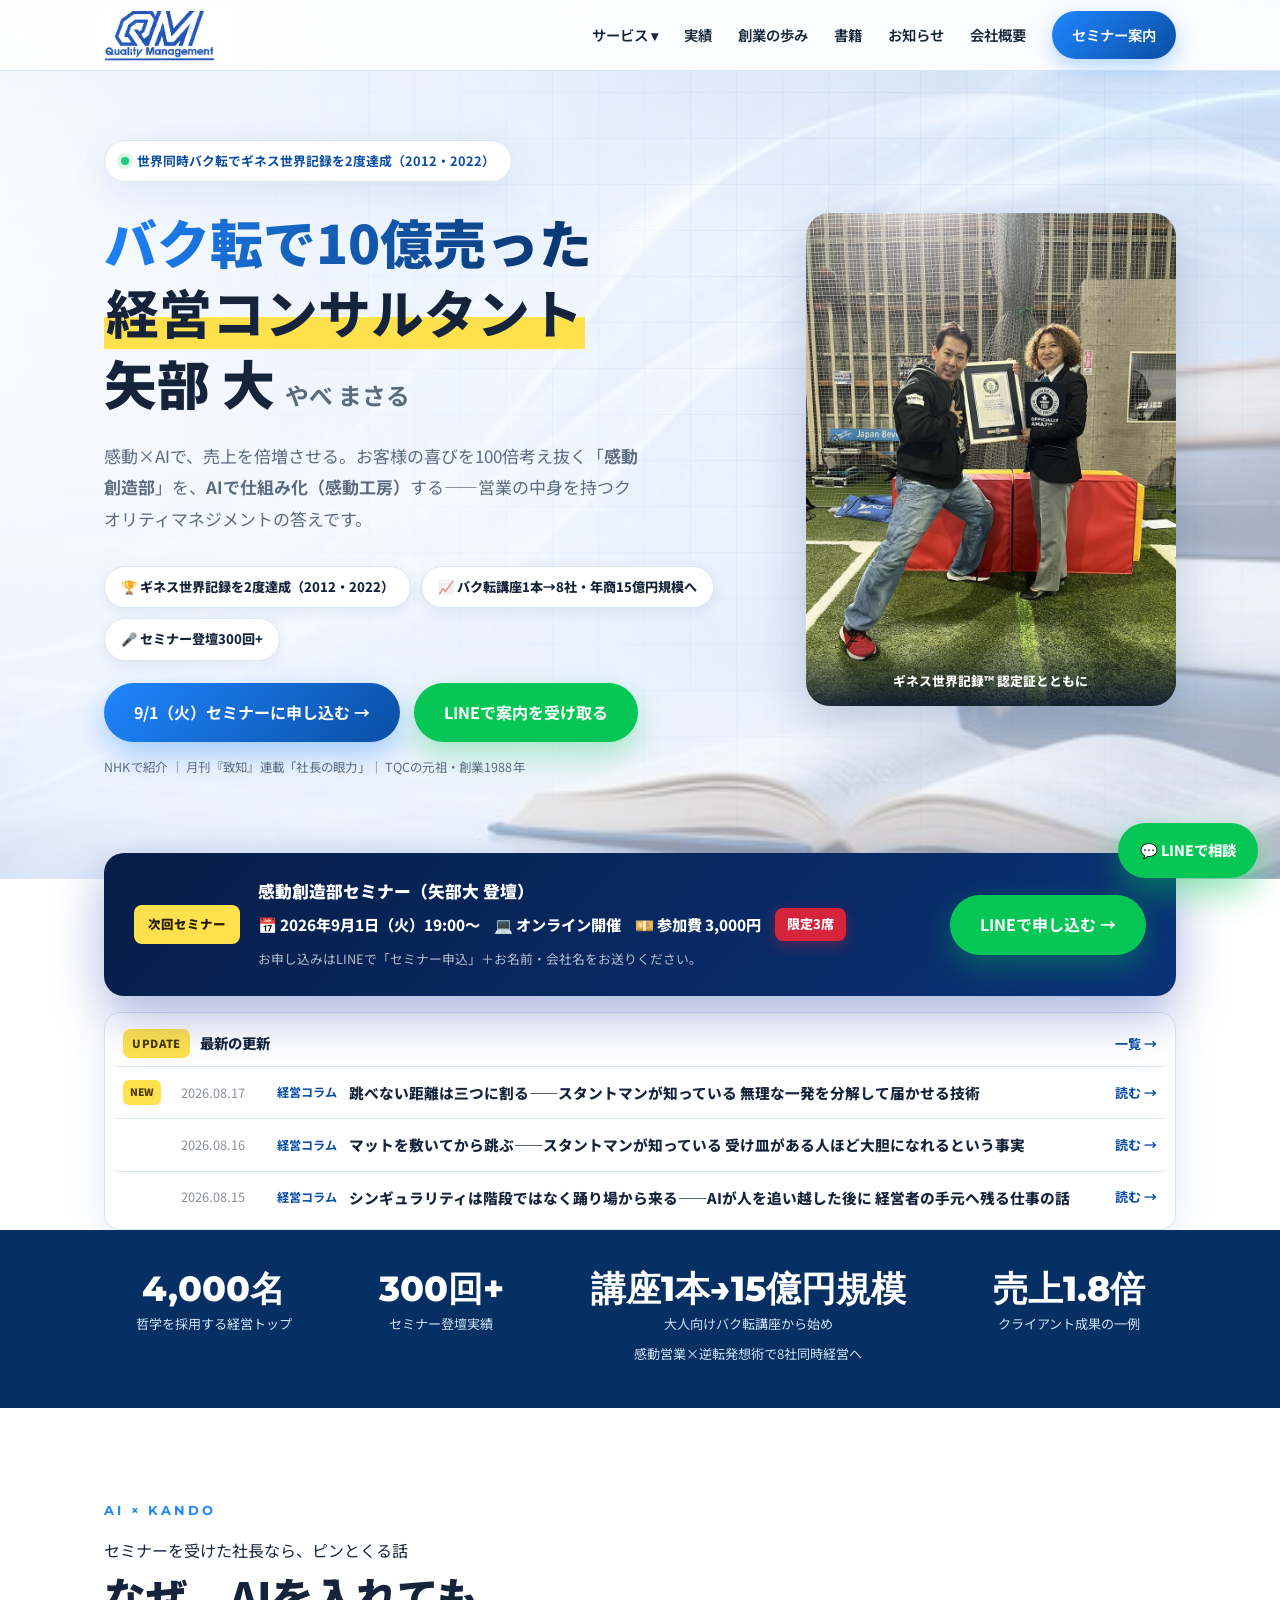
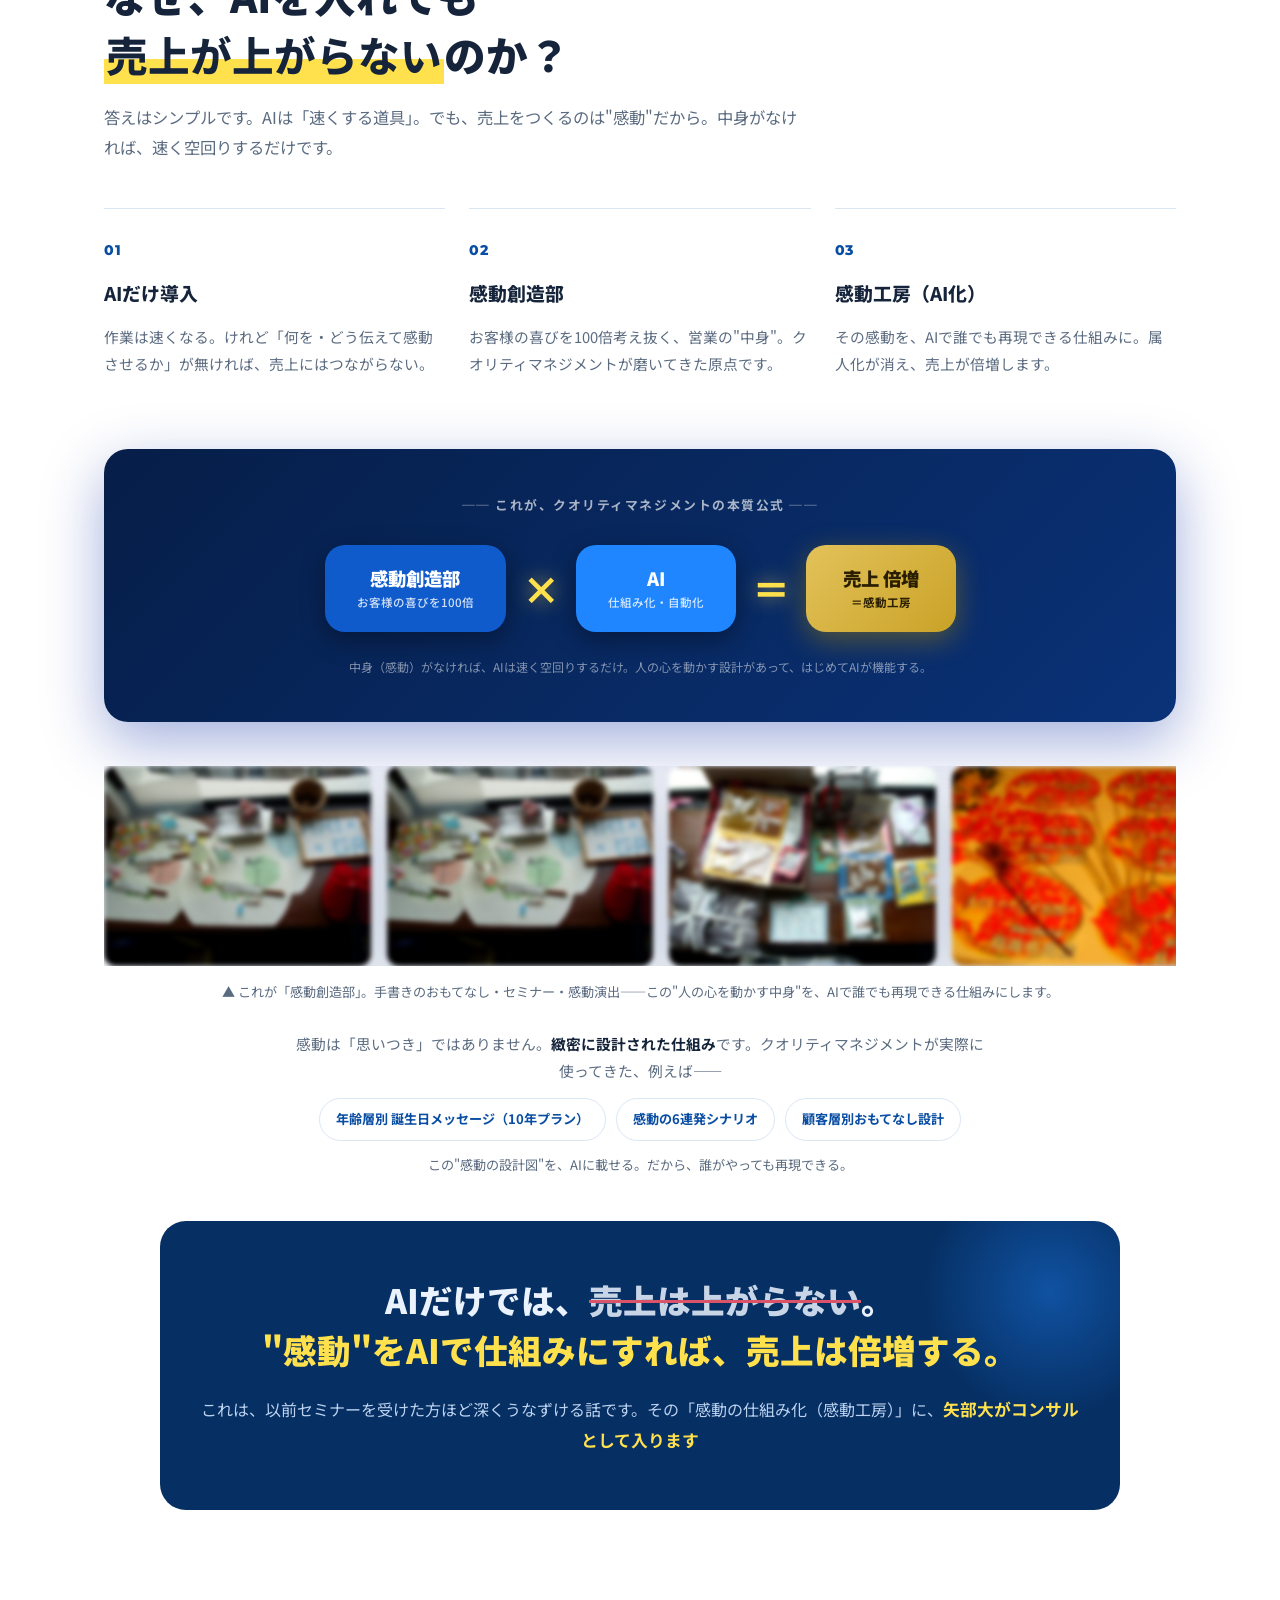
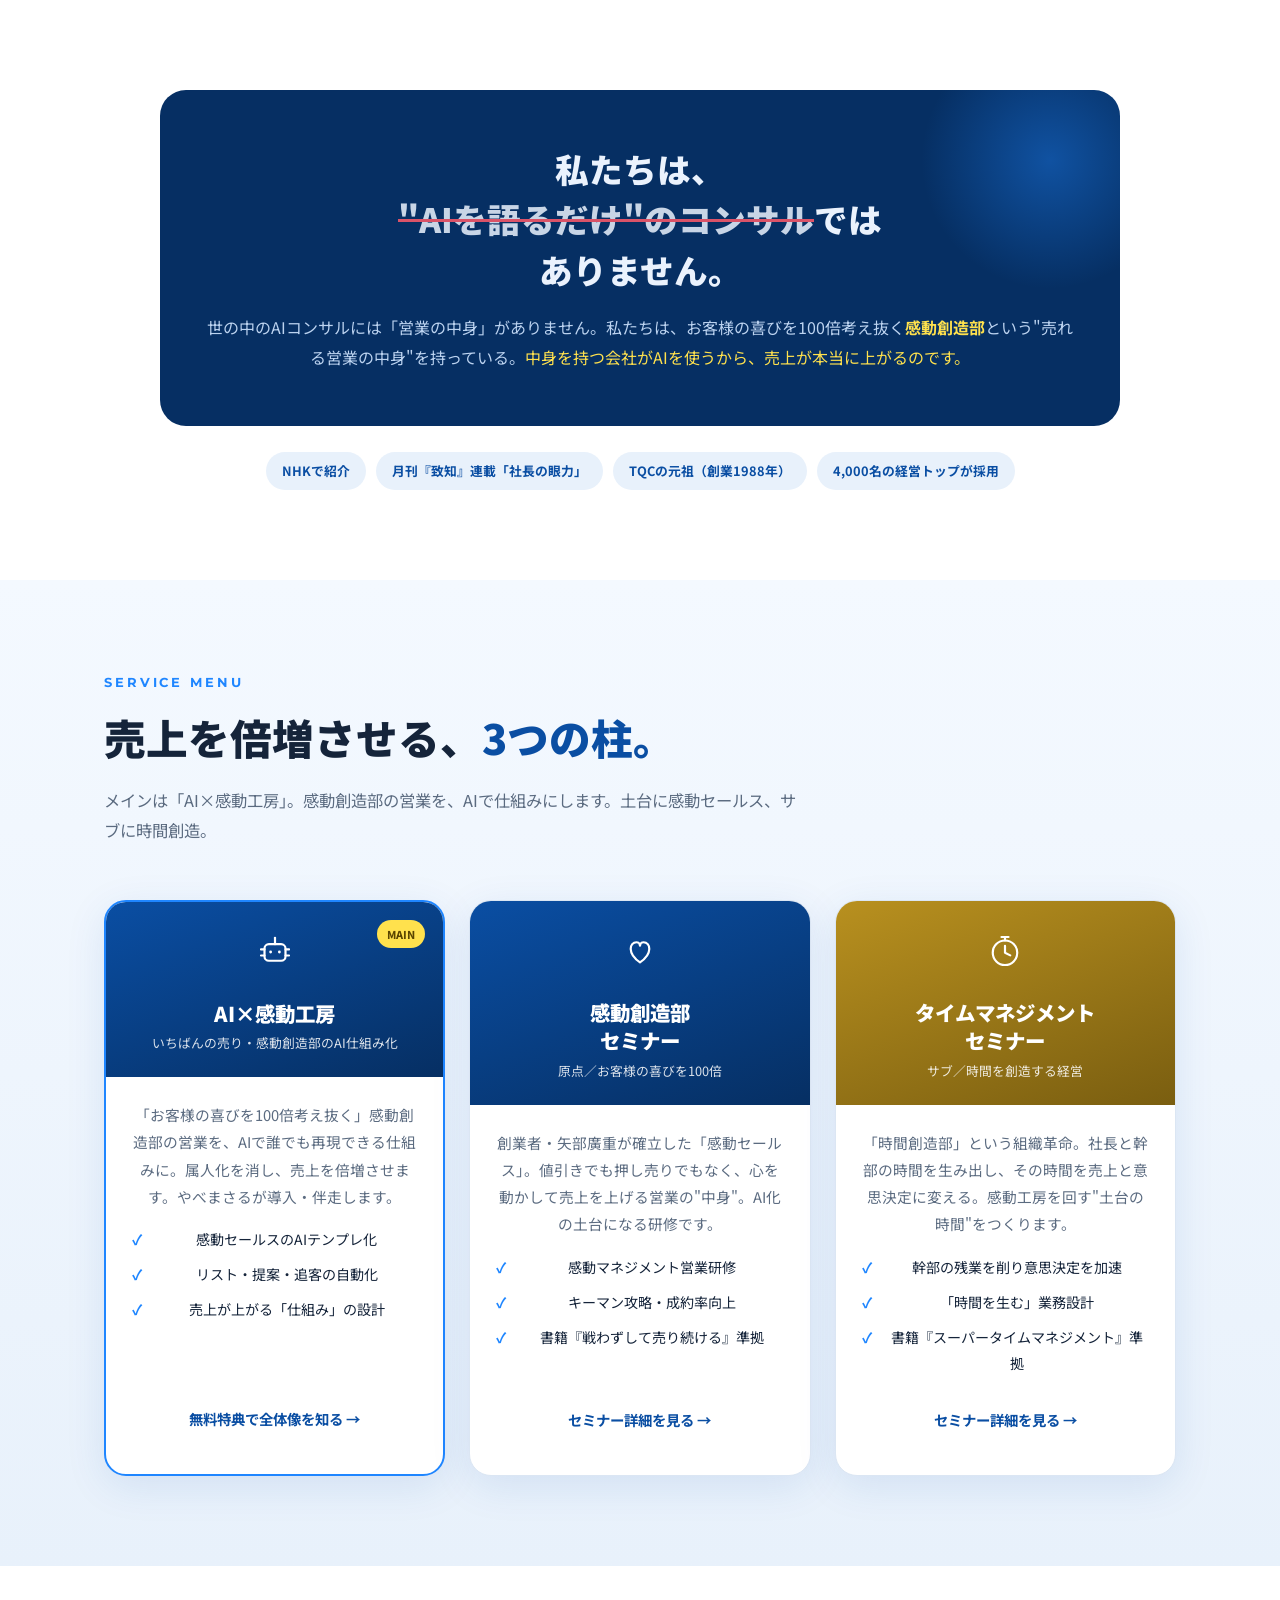
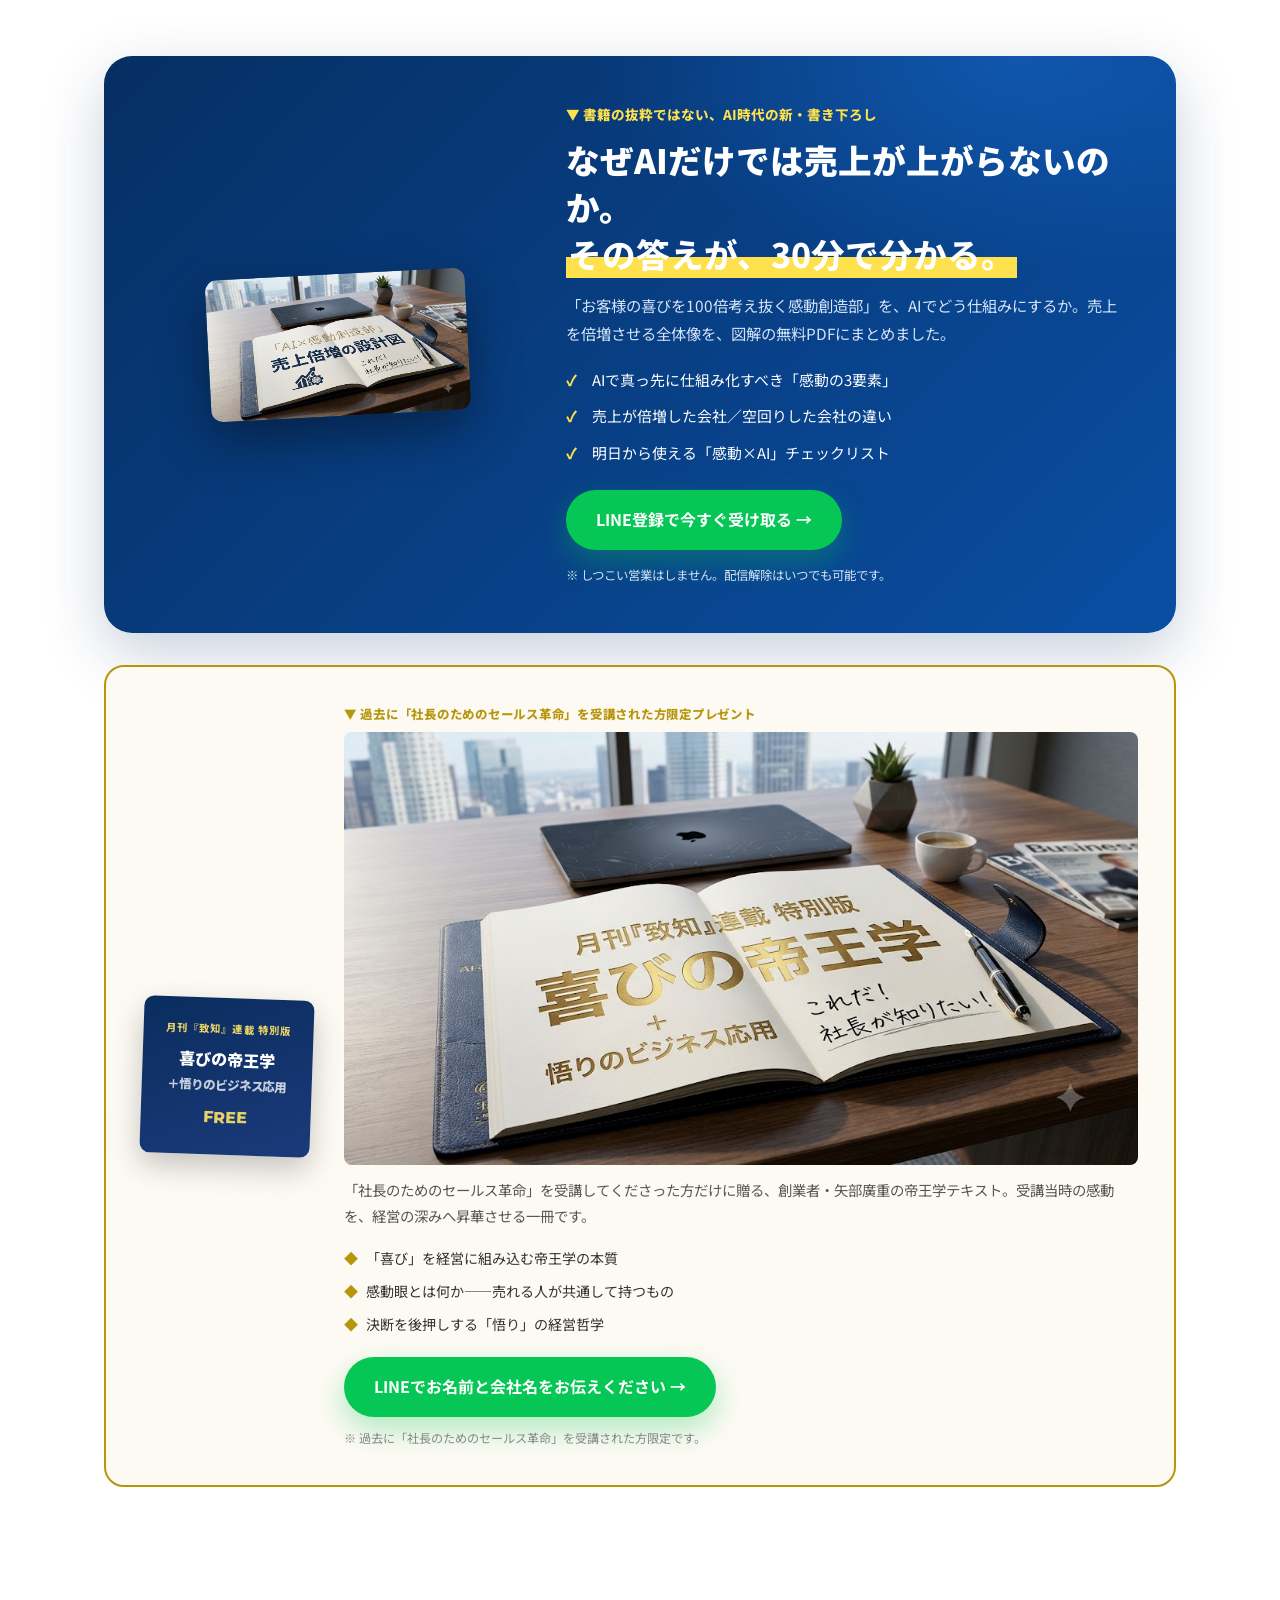
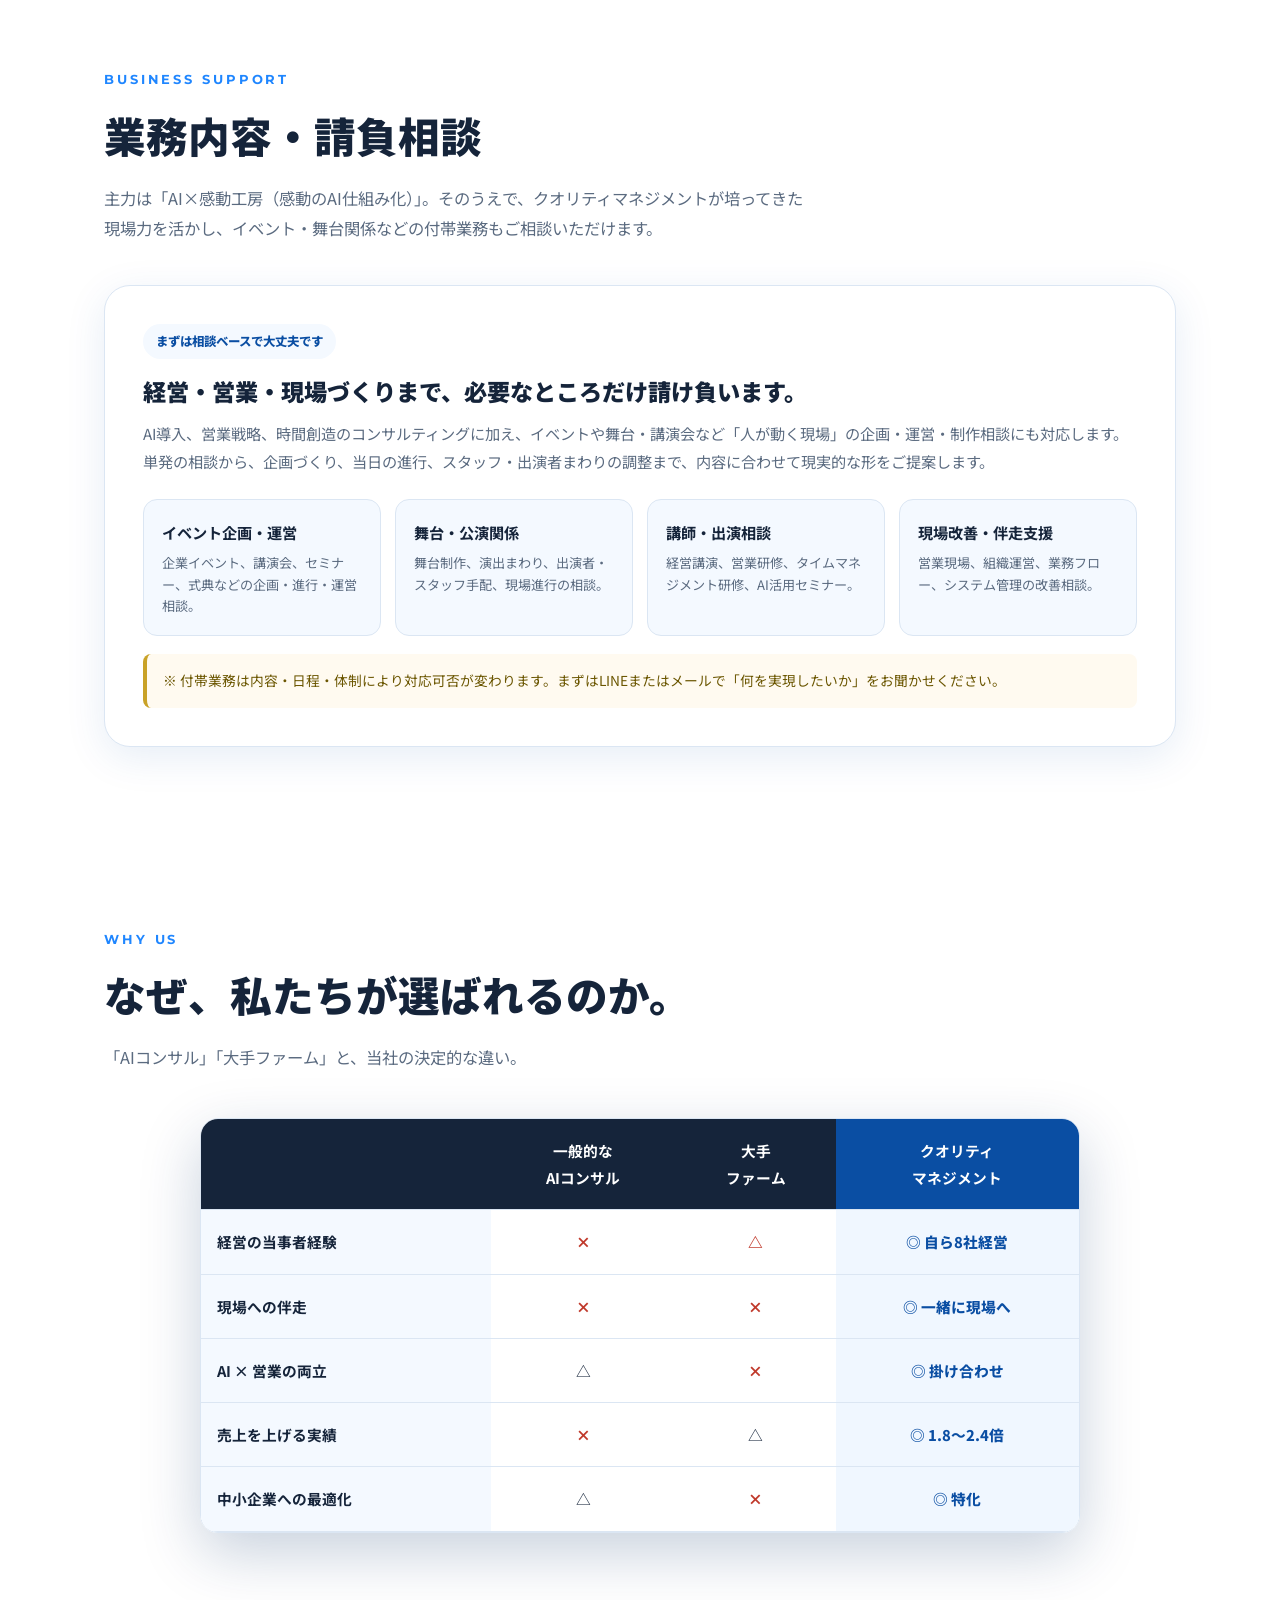
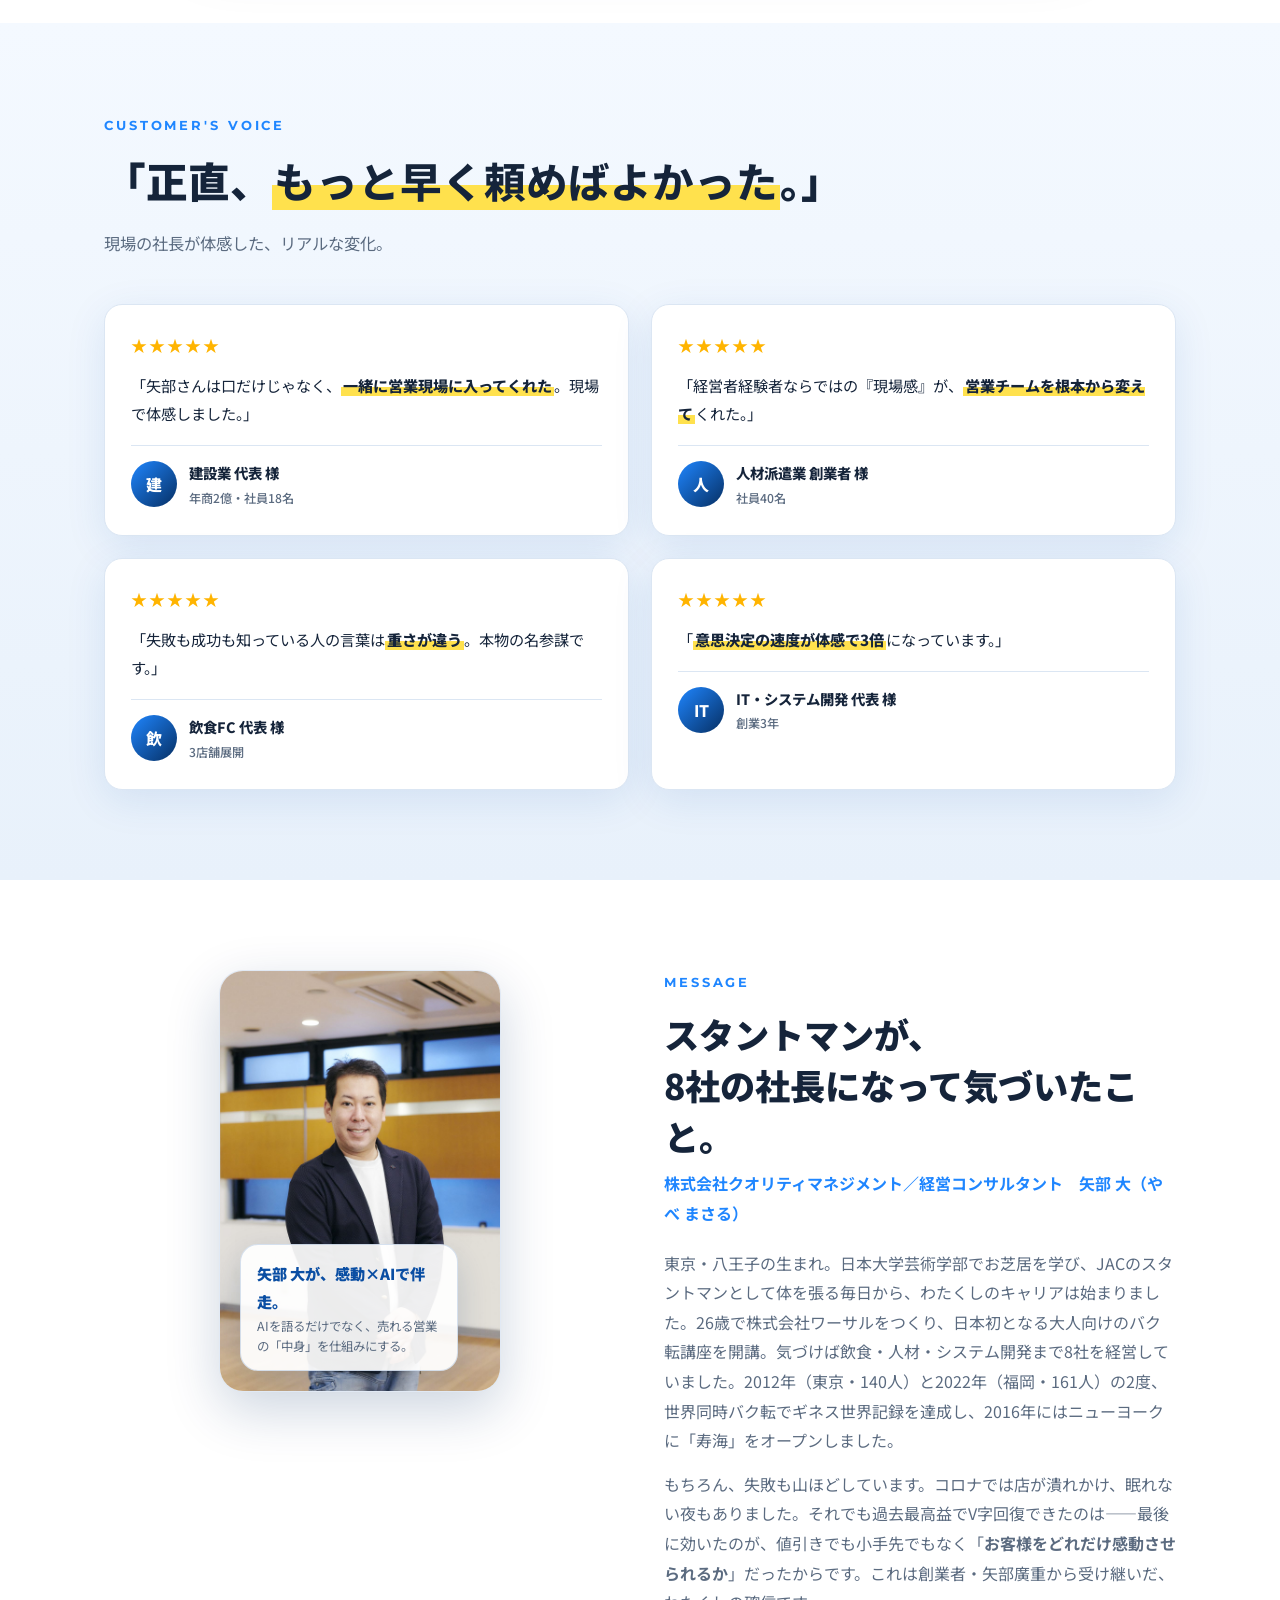
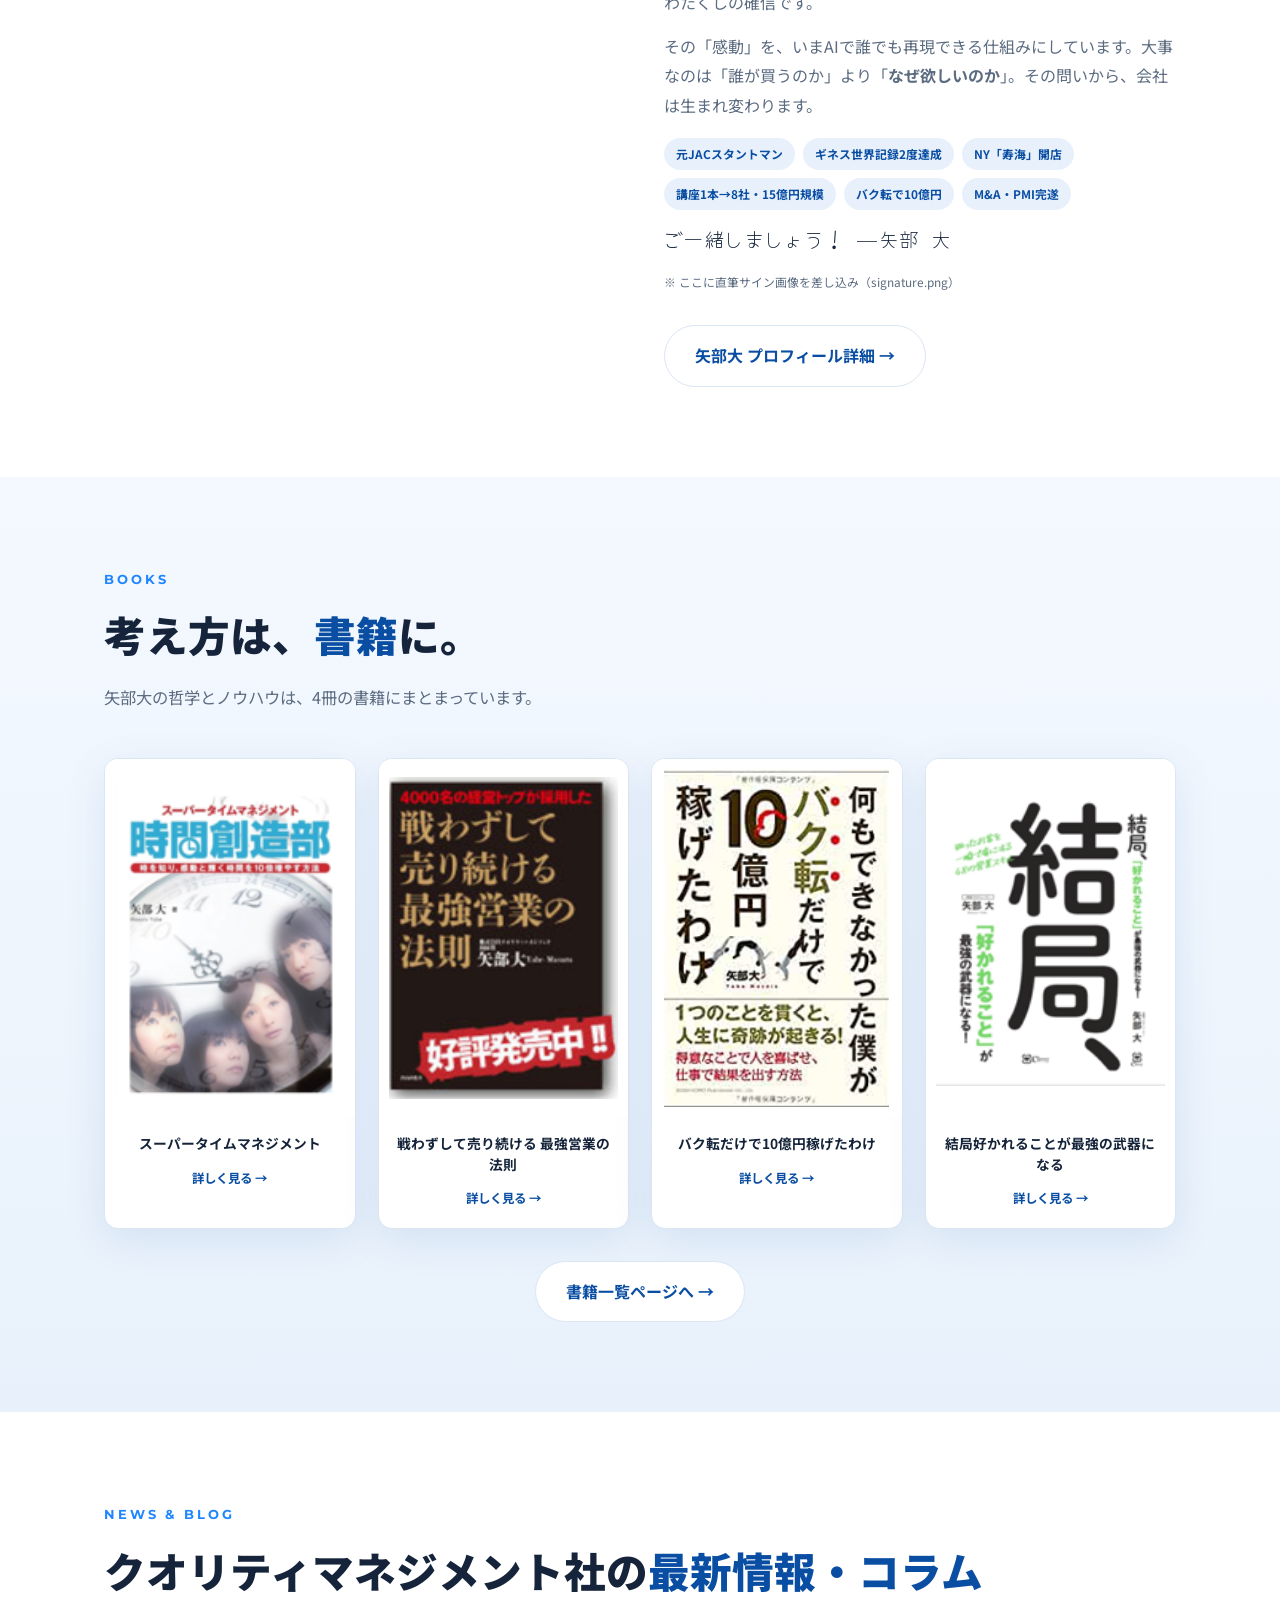
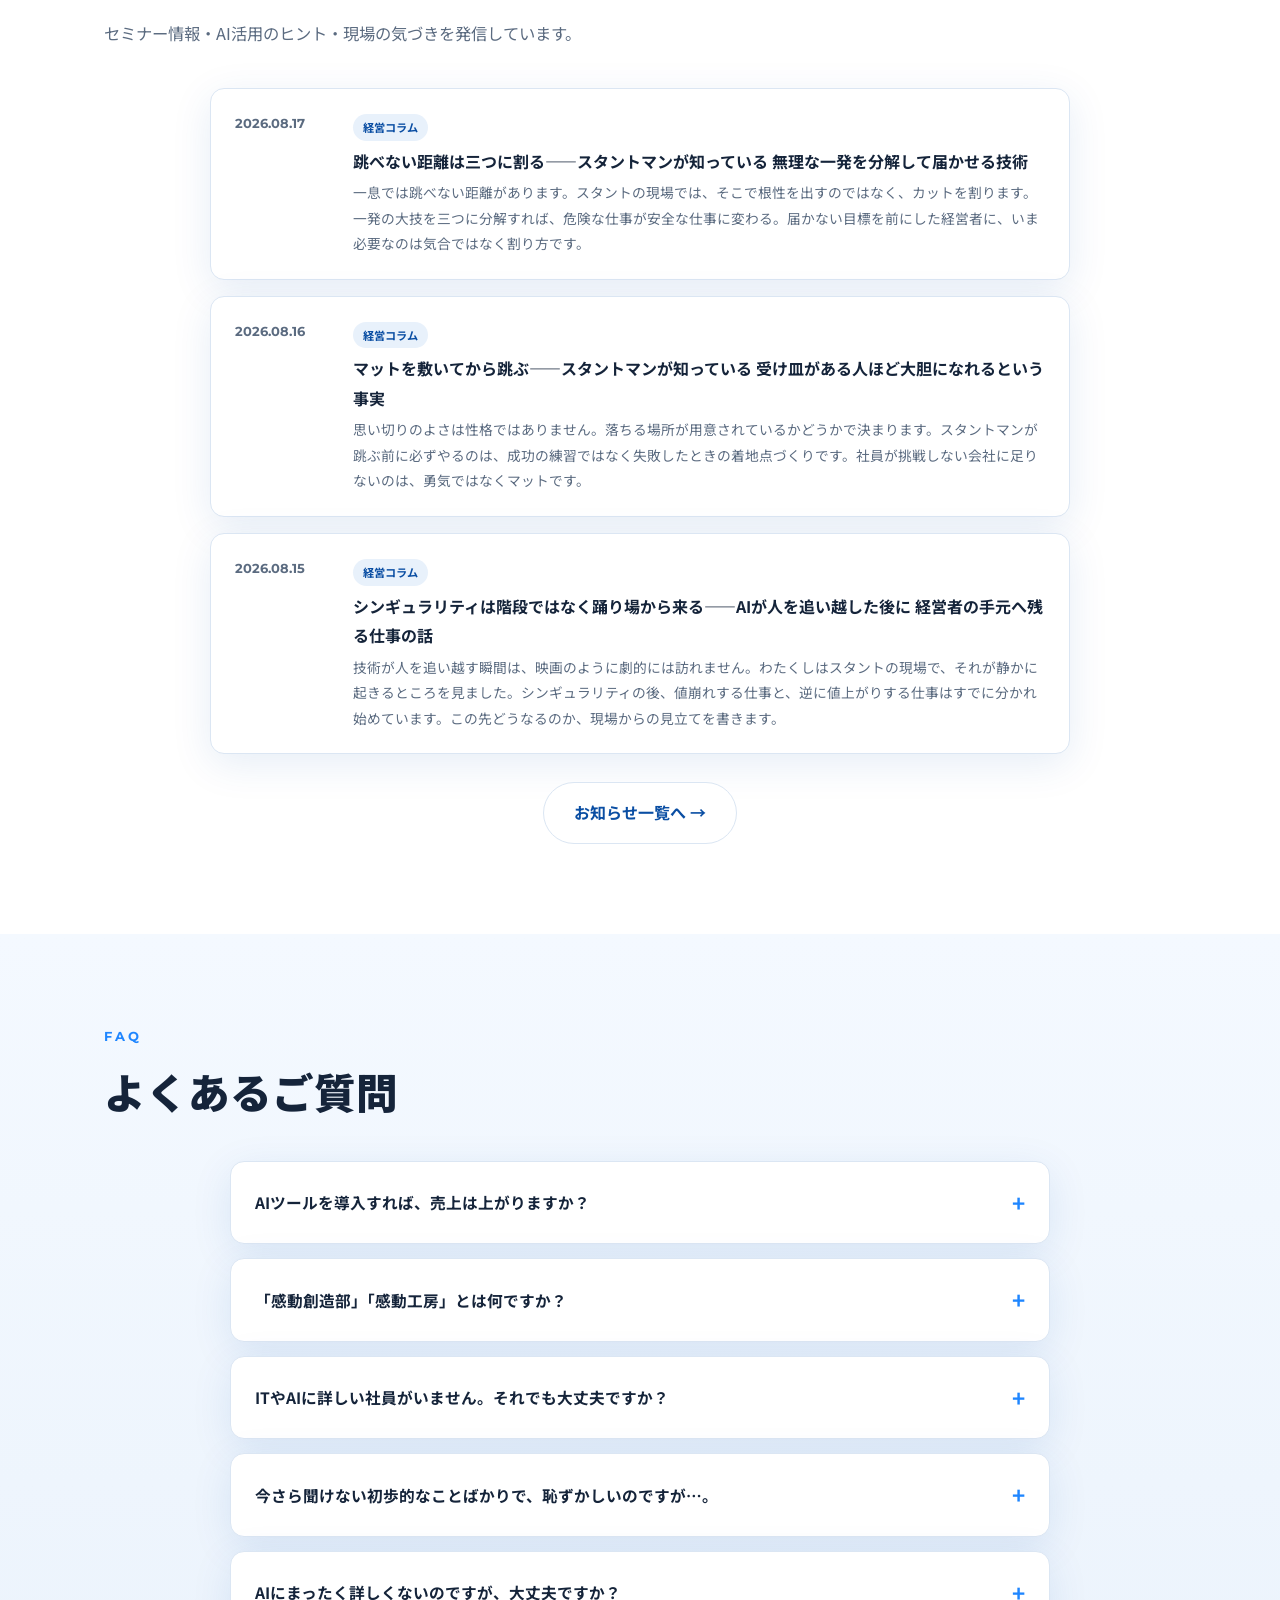
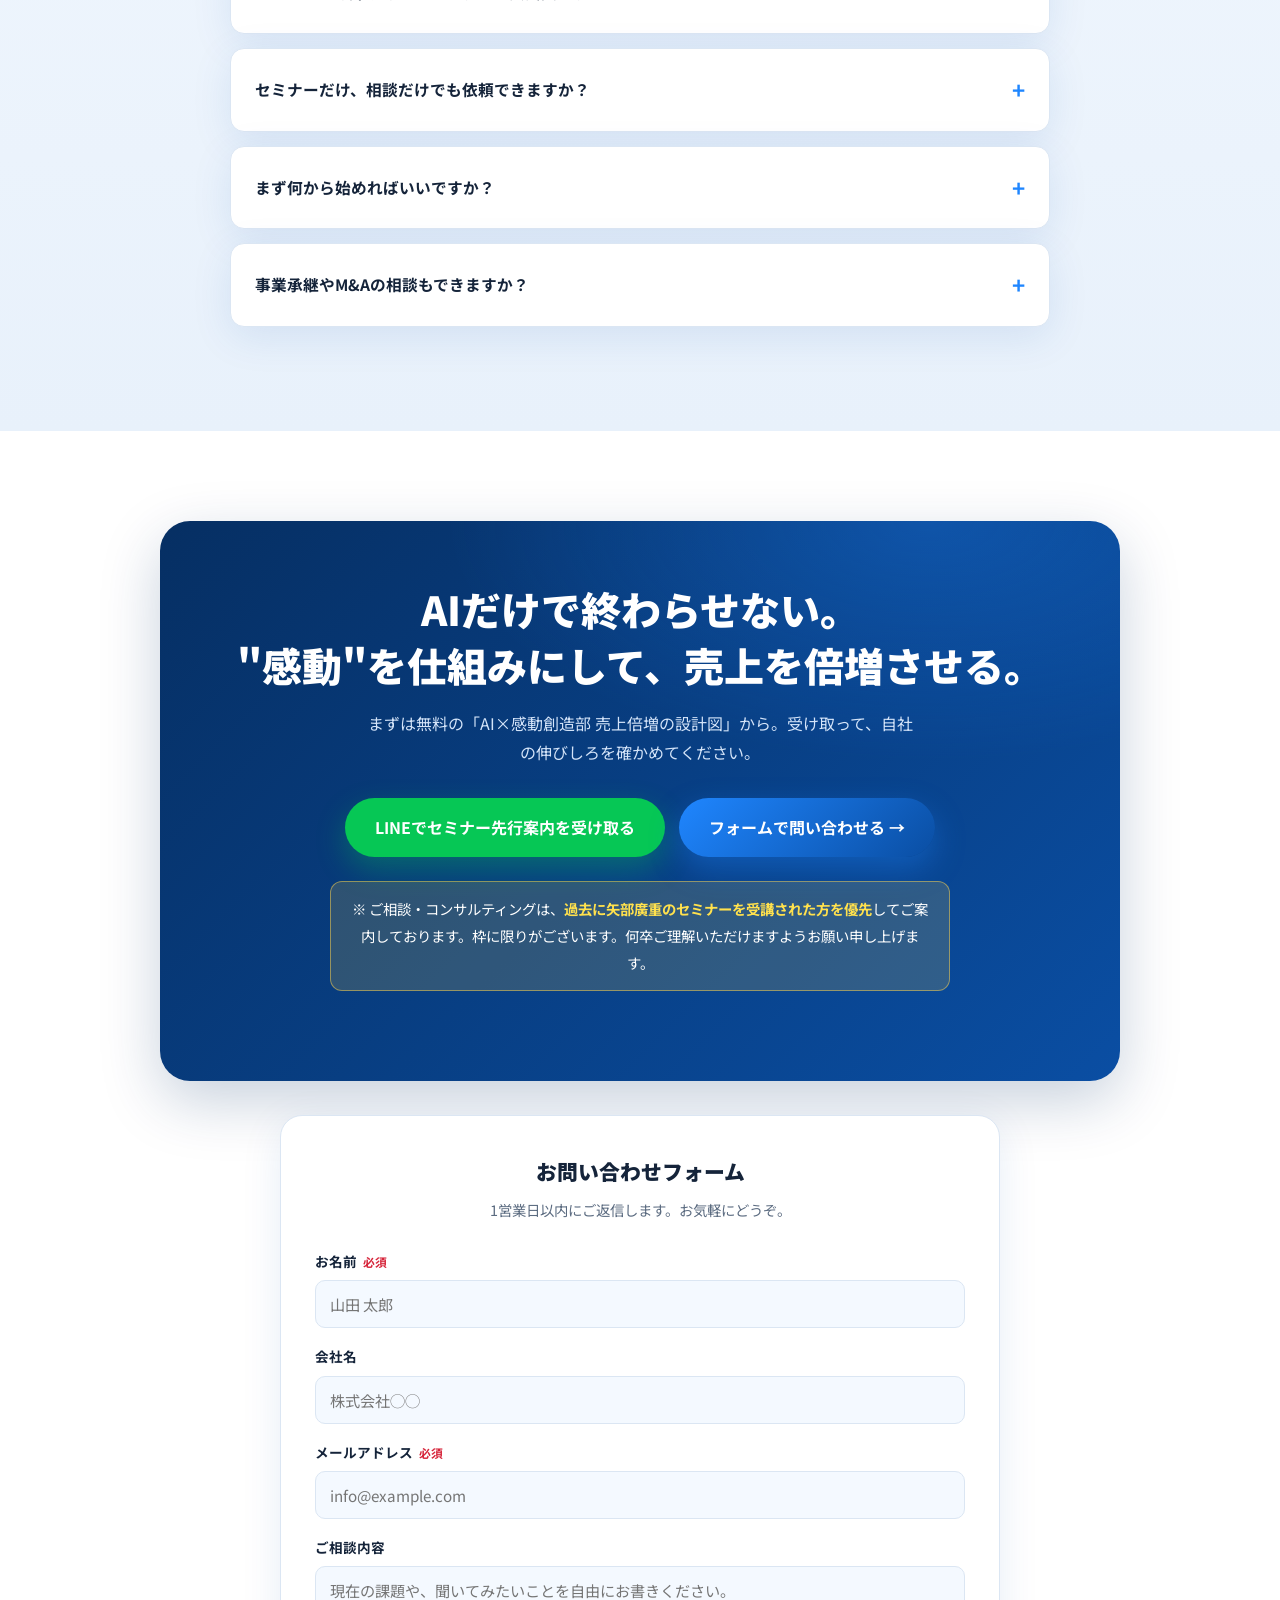
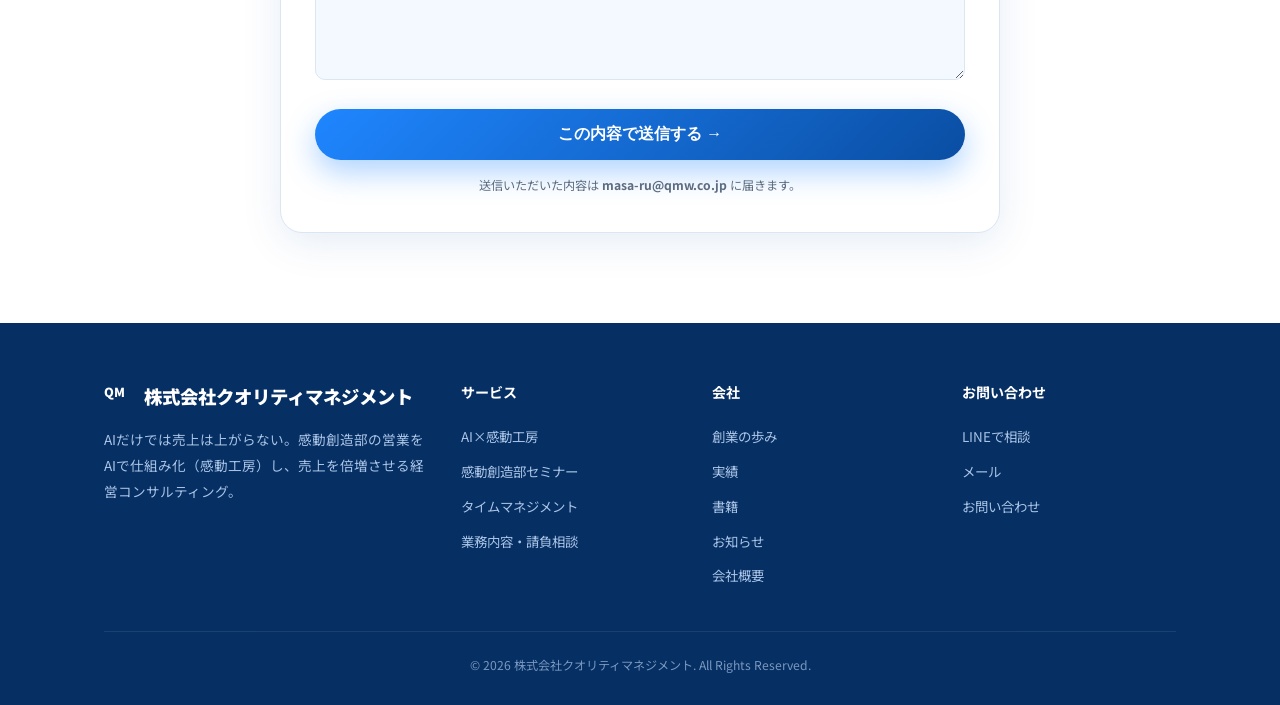
==== index.html @ 88c171ce "Add honeypot field to contact form to block bot spam submissions" ====
<!DOCTYPE html>
<html lang="ja">
<head>
<meta charset="UTF-8">
<!-- Google tag (gtag.js) -->
<script async src="https://www.googletagmanager.com/gtag/js?id=G-LE3FV124PM"></script>
<script>
  window.dataLayer = window.dataLayer || [];
  function gtag(){dataLayer.push(arguments);}
  gtag("js", new Date());
  gtag("config", "G-LE3FV124PM");
</script>
<meta name="viewport" content="width=device-width, initial-scale=1.0">
<meta name="google-site-verification" content="rRjBadJBdA4w0lTNGfYUh6gFu7z1Z91FWovUfQPUfEY">
<title>バク転で10億売った経営コンサルタント 矢部大｜感動×AIで売上倍増 株式会社クオリティマネジメント</title>
<meta name="description" content="AIで作れるのは仕組みだけ。感動を生む人の動かし方まで設計します。営業セミナーの老舗・クオリティマネジメントが、感動創造部の営業をAIで仕組み化（感動工房）し売上を倍増。矢部大がコンサルとして伴走。無料特典あり。">
<meta name="keywords" content="AI 営業,感動創造部,感動工房,営業の仕組み化,売上倍増,感動セールス,経営コンサルティング,矢部大,矢部廣重,クオリティマネジメント,中小企業">
<meta property="og:type" content="website">
<meta property="og:title" content="バク転で10億売った経営コンサルタント 矢部大｜感動×AIで売上倍増 クオリティマネジメント">
<meta property="og:description" content="営業セミナーの老舗が出したAIの答え。感動創造部をAIで仕組み化（感動工房）し、売上を倍増。やべまさるがコンサルとして伴走。">
<meta property="og:site_name" content="株式会社クオリティマネジメント">
<meta property="og:locale" content="ja_JP">
<meta name="twitter:card" content="summary_large_image">
<link rel="canonical" href="https://qmw.co.jp/">
<script type="application/ld+json">
{"@context":"https://schema.org","@graph":[
{"@type":"Organization","@id":"https://qmw.co.jp/#organization","name":"株式会社クオリティマネジメント","url":"https://qmw.co.jp/","logo":"https://qmw.co.jp/assets/qm-logo.jpg","foundingDate":"1988","description":"お客様の喜びを100倍考え抜く営業の中身（感動創造部）を、AIで仕組み化（感動工房）し売上を倍増させる経営コンサルティング会社。営業セミナーの老舗として創業1988年、TQC研修の元祖。","slogan":"感動創造部×AI＝売上倍増","areaServed":"JP","knowsAbout":["感動創造部","感動工房","AIによる営業の仕組み化","感動セールス","売上倍増","タイムマネジメント","AI営業 空回りの解決","生成AI導入で売上が上がらない企業の支援"],"founder":{"@type":"Person","name":"矢部廣重","description":"月刊『致知』連載「社長の眼力」執筆者。TQC研修の元祖、感動セールスの創始者"},"employee":{"@id":"https://qmw.co.jp/#yabemasaru"}},
{"@type":"Person","@id":"https://qmw.co.jp/#yabemasaru","name":"矢部大","alternateName":"やべまさる","jobTitle":"経営コンサルタント","worksFor":{"@id":"https://qmw.co.jp/#organization"},"url":"https://yabemasaru.site/","image":"https://qmw.co.jp/assets/photos/yabe-masaru-hero.jpg","description":"元スタントマンの経営コンサルタント。2012年に世界同時バク転でギネス世界記録を達成。感動営業×逆転発想術で別会社にて創業し8社同時経営・年商15億を達成。セミナー登壇300回以上。NHKで紹介","sameAs":["https://yabemasaru.site/"],"knowsAbout":["感動セールス","AI営業の仕組み化","タイムマネジメント","逆転発想","経営コンサルティング"],"award":"ギネス世界記録達成（世界同時バク転・2012）","author":[{"@type":"Book","name":"スーパータイムマネジメント"},{"@type":"Book","name":"戦わずして売り続ける 最強営業の法則"},{"@type":"Book","name":"バク転だけで10億円稼げたわけ"},{"@type":"Book","name":"結局好かれることが最強の武器になる"}]},
{"@type":"WebSite","@id":"https://qmw.co.jp/#website","url":"https://qmw.co.jp/","name":"株式会社クオリティマネジメント公式サイト","publisher":{"@id":"https://qmw.co.jp/#organization"},"inLanguage":"ja"}
]}
</script>
<link rel="preconnect" href="https://fonts.googleapis.com">
<link rel="preconnect" href="https://fonts.gstatic.com" crossorigin>
<link href="https://fonts.googleapis.com/css2?family=Noto+Sans+JP:wght@400;500;700;900&family=Montserrat:wght@600;700;800&family=Yomogi&display=swap" rel="stylesheet">
<link rel="stylesheet" href="assets/style.css">
<style>
/* トップ固有：ヒーロー */
.hero{position:relative;padding:140px 0 100px;overflow:hidden;background:radial-gradient(1200px 600px at 80% -10%,rgba(31,134,255,.16),transparent 60%),radial-gradient(900px 500px at 0% 110%,rgba(10,78,163,.10),transparent 55%),linear-gradient(180deg,#fbfdff,#eef5ff)}
.hero::before{content:"";position:absolute;inset:0;background-image:linear-gradient(rgba(10,78,163,.05) 1px,transparent 1px),linear-gradient(90deg,rgba(10,78,163,.05) 1px,transparent 1px);background-size:46px 46px;mask-image:radial-gradient(circle at 70% 30%,#000,transparent 75%)}
.hero-grid{display:grid;grid-template-columns:1.28fr .72fr;gap:44px;align-items:center;position:relative;z-index:2}
.hero-badge{display:inline-flex;align-items:center;gap:8px;background:#fff;border:1px solid var(--line);padding:8px 16px;border-radius:30px;font-size:.8rem;font-weight:700;color:var(--blue);box-shadow:var(--shadow);margin-bottom:24px}
.hero-badge .dot{width:8px;height:8px;border-radius:50%;background:#1ec885;box-shadow:0 0 0 4px rgba(30,200,133,.18)}
.hero h1{font-size:clamp(2rem,5vw,3.3rem);font-weight:900;line-height:1.34;margin-bottom:22px}
.hero h1 .grad{background:linear-gradient(120deg,var(--blue-bright),var(--blue-deep));-webkit-background-clip:text;background-clip:text;color:transparent}
.hero p.sub{font-size:1.06rem;color:var(--gray);margin-bottom:32px;max-width:540px}
.hero-btns{display:flex;gap:14px;flex-wrap:wrap}
.hero-card{background:linear-gradient(160deg,#fff,#f3f8ff);border:1px solid var(--line);border-radius:24px;padding:26px;box-shadow:var(--shadow-strong);position:relative}
.hero-card .hc-top{display:flex;align-items:center;justify-content:space-between;margin-bottom:16px}
.hero-card .hc-title{font-weight:800;font-size:.95rem}
.hc-tag{font-size:.68rem;font-weight:700;color:#06a85a;background:#e3fbef;padding:4px 10px;border-radius:20px}
.hc-row{display:flex;align-items:center;gap:12px;padding:12px 0;border-top:1px dashed var(--line)}
.hc-ico{width:38px;height:38px;border-radius:10px;display:grid;place-items:center;font-size:1.05rem;color:#fff;flex:0 0 auto;background:linear-gradient(135deg,var(--blue-bright),var(--blue))}
.hc-row .t{font-weight:700;font-size:.88rem}
.hc-row .d{font-size:.72rem;color:var(--gray)}
.hc-bar{margin-left:auto;font-family:"Montserrat";font-weight:800;color:var(--blue);font-size:1rem}
.hero-photo{position:relative;border-radius:24px;overflow:hidden;box-shadow:0 18px 54px rgba(6,47,99,.20);background:#fff;border:1px solid rgba(10,78,163,.12);max-width:390px;margin-left:auto}
.hero-photo>img{width:100%;height:470px;object-fit:cover;object-position:center 28%;display:block}
.hero-photo .photo-label{position:absolute;left:20px;bottom:20px;background:rgba(255,255,255,.92);border:1px solid rgba(10,78,163,.16);border-radius:18px;padding:14px 16px;max-width:78%;box-shadow:0 14px 34px rgba(6,47,99,.18)}
.hero-photo .photo-label b{display:block;color:var(--blue);font-weight:900;font-size:.95rem}
.hero-photo .photo-label span{display:block;color:var(--gray);font-size:.78rem;line-height:1.55;margin-top:2px}
.hero-ai-mini{position:absolute;right:-18px;top:26px;width:150px;background:#fff;border:1px solid var(--line);border-radius:18px;padding:10px;box-shadow:0 18px 44px rgba(6,47,99,.18)}
.hero-ai-mini img{width:100%;height:auto;display:block}
@media(max-width:900px){.hero-grid{grid-template-columns:1fr}}
@media(max-width:900px){.hero-photo{max-width:420px;margin:0 auto}.hero-photo>img{height:auto}.hero-ai-mini{right:12px;top:12px;width:112px}.hero-photo .photo-label{left:14px;bottom:14px;max-width:86%}}
@media(max-width:760px){#freebie .reveal{grid-template-columns:1fr !important;padding:30px !important;text-align:center}}
.kando-track{display:flex;gap:16px;width:max-content;animation:kscroll 38s linear infinite}
.kando-track:hover{animation-play-state:paused}
.kando-track img{height:200px;width:auto;border-radius:12px;box-shadow:var(--shadow-strong);object-fit:cover;flex:0 0 auto;filter:saturate(1.25) contrast(1.08) brightness(1.05) blur(2.5px)}
@keyframes kscroll{0%{transform:translateX(0)}100%{transform:translateX(-50%)}}
.qm-field{margin-bottom:16px;text-align:left}
.qm-field label{display:block;font-size:.85rem;font-weight:700;margin-bottom:6px}
.qm-field .req{color:#d6243a;font-size:.74rem;margin-left:6px}
.qm-field input,.qm-field select,.qm-field textarea{width:100%;padding:12px 14px;border:1.5px solid var(--line);border-radius:10px;font-size:.95rem;font-family:inherit;background:var(--sky2)}
.qm-field input:focus,.qm-field select:focus,.qm-field textarea:focus{outline:none;border-color:var(--blue-bright);background:#fff;box-shadow:0 0 0 4px rgba(31,134,255,.12)}
</style>
</head>
<body>

<!-- ヘッダー -->
<header>
  <div class="wrap nav">
    <a href="index.html" class="logo"><img src="assets/qm-logo.jpg" alt="株式会社クオリティマネジメント" class="logo-img"></a>
    <nav class="nav-menu" id="navMenu">
      <div class="has-drop">
        <span>サービス ▾</span>
        <div class="drop">
          <a href="index.html#ai">AI×感動工房<small>メイン商材／感動のAI仕組み化</small></a>
          <a href="seminar-sales.html">感動創造部セミナー<small>お客様の喜びを100倍</small></a>
          <a href="seminar-time.html">タイムマネジメントセミナー<small>時間を創造する経営</small></a>
          <a href="index.html#works">業務内容・請負相談<small>イベント・舞台関係も相談可</small></a>
        </div>
      </div>
      <a href="results.html">実績</a>
      <a href="story.html">創業の歩み</a>
      <a href="books.html">書籍</a>
      <a href="blog.html">お知らせ</a>
      <a href="company.html">会社概要</a>
      <a href="index.html#seminar" class="nav-cta">セミナー案内</a>
    </nav>
    <button class="menu-btn" id="menuBtn" aria-label="メニュー">☰</button>
  </div>
</header>

<!-- ヒーロー -->
<section class="hero has-img hero-bg-index" id="top">
  <div class="wrap hero-grid">
    <div class="hero-left reveal">
      <span class="hero-badge"><span class="dot"></span>世界同時バク転でギネス世界記録を2度達成（2012・2022）</span>
      <h1><span class="grad">バク転で10億売った</span><br><span class="marker">経営コンサルタント</span><br>矢部 大<span style="font-size:.45em;font-weight:700;color:var(--gray);margin-left:10px">やべ まさる</span></h1>
      <p class="sub">感動×AIで、売上を倍増させる。お客様の喜びを100倍考え抜く「<strong>感動創造部</strong>」を、<strong>AIで仕組み化（感動工房）</strong>する——営業の中身を持つクオリティマネジメントの答えです。</p>
      <div style="display:flex;gap:10px;flex-wrap:wrap;margin-bottom:22px">
        <span style="background:#fff;border:1px solid var(--line);border-radius:999px;padding:8px 16px;font-size:.82rem;font-weight:800;box-shadow:0 4px 14px rgba(6,47,99,.08)">🏆 ギネス世界記録を2度達成（2012・2022）</span>
        <span style="background:#fff;border:1px solid var(--line);border-radius:999px;padding:8px 16px;font-size:.82rem;font-weight:800;box-shadow:0 4px 14px rgba(6,47,99,.08)">📈 バク転講座1本→8社・年商15億円規模へ</span>
        <span style="background:#fff;border:1px solid var(--line);border-radius:999px;padding:8px 16px;font-size:.82rem;font-weight:800;box-shadow:0 4px 14px rgba(6,47,99,.08)">🎤 セミナー登壇300回+</span>
      </div>
      <div class="hero-btns">
        <a href="#seminar" class="btn btn-primary">9/1（火）セミナーに申し込む →</a>
        <a href="https://line.me/R/ti/p/%40171hzbls" target="_blank" rel="noopener" class="btn btn-line">LINEで案内を受け取る</a>
      </div>
      <p style="margin-top:14px;font-size:.78rem;color:var(--gray);letter-spacing:.02em">NHKで紹介 ｜ 月刊『致知』連載「社長の眼力」｜ TQCの元祖・創業1988年</p>
    </div>
    <div class="hero-right reveal">
      <div style="border-radius:24px;overflow:hidden;box-shadow:0 18px 54px rgba(6,47,99,.22);max-width:420px;margin-left:auto;position:relative">
        <img src="assets/photos/yabe-bakuten.jpg" alt="ギネス世界記録認定証を持つ経営コンサルタント矢部大" style="width:100%;display:block">
        <div style="position:absolute;left:0;right:0;bottom:0;background:linear-gradient(transparent,rgba(4,20,46,.85));color:#fff;padding:26px 18px 14px;font-size:.8rem;font-weight:800;text-align:center">ギネス世界記録™ 認定証とともに</div>
      </div>
    </div>
  </div>
</section>

<!-- 次回セミナー（申込ブロック） -->
<section id="seminar" style="padding:0;margin-top:-26px;position:relative;z-index:5">
  <div class="wrap">
    <div class="reveal" style="background:linear-gradient(135deg,#061e48,#0a3278);border-radius:20px;box-shadow:0 18px 50px rgba(10,46,163,.35);padding:26px 30px;display:flex;flex-wrap:wrap;gap:18px;align-items:center;justify-content:space-between">
      <div style="display:flex;gap:18px;align-items:center;flex-wrap:wrap">
        <span style="background:#ffe14d;color:#2a1e00;font-weight:900;font-size:.78rem;letter-spacing:.08em;border-radius:8px;padding:8px 14px;white-space:nowrap">次回セミナー</span>
        <div style="color:#fff">
          <div style="font-weight:900;font-size:1.05rem;line-height:1.5">感動創造部セミナー（矢部大 登壇）</div>
          <div style="font-size:.95rem;font-weight:800;margin-top:4px;display:flex;gap:14px;flex-wrap:wrap;align-items:center">
            <span>📅 2026年9月1日（火）19:00〜</span>
            <span>💻 オンライン開催</span>
            <span>💴 参加費 3,000円</span>
            <span style="background:#d6243a;border-radius:8px;padding:4px 12px;font-size:.82rem;box-shadow:0 4px 14px rgba(214,36,58,.4)">限定3席</span>
          </div>
          <div style="font-size:.8rem;color:rgba(255,255,255,.7);margin-top:6px">お申し込みはLINEで「セミナー申込」＋お名前・会社名をお送りください。</div>
        </div>
      </div>
      <a href="https://line.me/R/ti/p/%40171hzbls" target="_blank" rel="noopener" class="btn btn-line" style="white-space:nowrap">LINEで申し込む →</a>
    </div>
  </div>
</section>

<!-- 最新記事（自動更新・最大3件） -->
<section style="padding:16px 0 0">
  <div class="wrap">
    <div style="background:#fff;border:1.5px solid var(--line);border-radius:16px;padding:6px 10px;box-shadow:var(--shadow)">
      <div style="display:flex;align-items:center;gap:10px;padding:10px 8px 8px;border-bottom:1px solid var(--line)">
        <span style="background:#ffe14d;color:#4a3800;font-weight:900;font-size:.7rem;letter-spacing:.06em;border-radius:7px;padding:4px 9px;white-space:nowrap">UPDATE</span>
        <span style="font-weight:800;font-size:.9rem">最新の更新</span>
        <a href="blog.html" style="margin-left:auto;color:var(--blue);font-weight:700;font-size:.82rem;text-decoration:none;white-space:nowrap">一覧 →</a>
      </div>
      <div id="latestPostsMini">最新記事を読み込み中…</div>
    </div>
  </div>
</section>

<!-- 実績数字バー -->
<div class="stat-bar">
  <div class="wrap">
    <div class="stat"><b>4,000名</b><span>哲学を採用する経営トップ</span></div>
    <div class="stat"><b>300回+</b><span>セミナー登壇実績</span></div>
    <div class="stat"><b>講座1本→15億円規模</b><span>大人向けバク転講座から始め<br>感動営業×逆転発想術で8社同時経営へ</span></div>
    <div class="stat"><b>売上1.8倍</b><span>クライアント成果の一例</span></div>
  </div>
</div>

<!-- 核心：AIだけでは売上は上がらない → 感動創造部×AI -->
<section id="kando">
  <div class="wrap center">
    <span class="sec-label">AI × Kando</span>
    <div class="bubble reveal">セミナーを受けた社長なら、ピンとくる話</div>
    <h2 class="sec-title reveal">なぜ、AIを入れても<br><span class="marker">売上が上がらない</span>のか？</h2>
    <p class="sec-lead reveal">答えはシンプルです。AIは「速くする道具」。でも、売上をつくるのは"感動"だから。中身がなければ、速く空回りするだけです。</p>
    <div class="grid-3" style="margin-top:46px;text-align:left">
      <div class="card reveal"><div class="c-ico">⚙️</div><h3>AIだけ導入</h3><p>作業は速くなる。けれど「何を・どう伝えて感動させるか」が無ければ、売上にはつながらない。</p></div>
      <div class="card reveal"><div class="c-ico">❤️‍🔥</div><h3>感動創造部</h3><p>お客様の喜びを100倍考え抜く、営業の"中身"。クオリティマネジメントが磨いてきた原点です。</p></div>
      <div class="card reveal"><div class="c-ico">🚀</div><h3>感動工房（AI化）</h3><p>その感動を、AIで誰でも再現できる仕組みに。属人化が消え、売上が倍増します。</p></div>
    </div>

    <div class="reveal" style="background:linear-gradient(135deg,#061e48,#0a3278);border-radius:24px;padding:44px 32px;margin:44px 0 0;box-shadow:0 20px 60px rgba(10,46,163,.38)">
      <p style="color:rgba(255,255,255,.65);font-size:.8rem;font-weight:700;letter-spacing:.12em;text-align:center;margin-bottom:28px">── これが、クオリティマネジメントの本質公式 ──</p>
      <div style="display:flex;flex-wrap:wrap;gap:16px;justify-content:center;align-items:center">
        <div style="background:#0f5bcc;color:#fff;font-weight:900;padding:22px 32px;border-radius:20px;line-height:1.3;text-align:center;box-shadow:0 8px 24px rgba(0,0,0,.35);min-width:150px">
          <div style="font-size:1.15rem">感動創造部</div>
          <div style="font-weight:500;font-size:.72rem;opacity:.8;margin-top:4px">お客様の喜びを100倍</div>
        </div>
        <span style="font-size:2.4rem;font-weight:900;color:#ffe14d;text-shadow:0 0 20px rgba(255,225,77,.6)">×</span>
        <div style="background:#1f86ff;color:#fff;font-weight:900;padding:22px 32px;border-radius:20px;line-height:1.3;text-align:center;box-shadow:0 8px 24px rgba(0,0,0,.35);min-width:150px">
          <div style="font-size:1.15rem">AI</div>
          <div style="font-weight:500;font-size:.72rem;opacity:.8;margin-top:4px">仕組み化・自動化</div>
        </div>
        <span style="font-size:2.4rem;font-weight:900;color:#ffe14d;text-shadow:0 0 20px rgba(255,225,77,.6)">＝</span>
        <div style="background:linear-gradient(135deg,#e3c25a,#c9a227);color:#2a1e00;font-weight:900;padding:22px 32px;border-radius:20px;line-height:1.3;text-align:center;box-shadow:0 8px 28px rgba(180,140,0,.45);min-width:150px">
          <div style="font-size:1.15rem">売上 倍増</div>
          <div style="font-weight:700;font-size:.72rem;margin-top:4px">＝感動工房</div>
        </div>
      </div>
      <p style="color:rgba(255,255,255,.5);font-size:.75rem;text-align:center;margin-top:24px">中身（感動）がなければ、AIは速く空回りするだけ。人の心を動かす設計があって、はじめてAIが機能する。</p>
    </div>

    <!-- 感動グッズ カルーセル -->
    <div class="reveal" style="margin:44px 0 0;overflow:hidden;position:relative">
      <div class="kando-track">
        <img src="assets/photos/kando-real.jpg"   alt="感動グッズ実例">
        <img src="assets/photos/P9270068.JPG"     alt="お名前入りおもてなしグッズ">
        <img src="assets/photos/P9270072.JPG"     alt="お名前入りビール">
        <img src="assets/photos/P9150119.JPG"     alt="手作り扇グッズ">
        <img src="assets/photos/P9150122.JPG"     alt="感動グッズ">
        <img src="assets/photos/P9150123.JPG"     alt="感動グッズ">
        <img src="assets/photos/P9150127.JPG"     alt="感動グッズ展示">
        <img src="assets/photos/P9150128.JPG"     alt="お名前入りビール">
        <img src="assets/photos/kando-imai-15.jpg" alt="感動演出">
        <img src="assets/photos/kando-imai-18.jpg" alt="感動演出">
        <!-- 無限ループ用に複製 -->
        <img src="assets/photos/kando-real.jpg"   alt="感動グッズ実例">
        <img src="assets/photos/P9270068.JPG"     alt="お名前入りおもてなしグッズ">
        <img src="assets/photos/P9270072.JPG"     alt="お名前入りビール">
        <img src="assets/photos/P9150119.JPG"     alt="手作り扇グッズ">
        <img src="assets/photos/P9150122.JPG"     alt="感動グッズ">
        <img src="assets/photos/P9150123.JPG"     alt="感動グッズ">
        <img src="assets/photos/P9150127.JPG"     alt="感動グッズ展示">
        <img src="assets/photos/P9150128.JPG"     alt="お名前入りビール">
        <img src="assets/photos/kando-imai-15.jpg" alt="感動演出">
        <img src="assets/photos/kando-imai-18.jpg" alt="感動演出">
      </div>
    </div>
    <p style="font-size:.82rem;color:var(--gray);margin-top:14px;text-align:center">▲ これが「感動創造部」。手書きのおもてなし・セミナー・感動演出——この"人の心を動かす中身"を、AIで誰でも再現できる仕組みにします。</p>

    <div class="reveal" style="max-width:700px;margin:26px auto 0">
      <p style="font-size:.92rem;color:var(--gray);margin-bottom:14px">感動は「思いつき」ではありません。<strong style="color:var(--ink)">緻密に設計された仕組み</strong>です。クオリティマネジメントが実際に使ってきた、例えば——</p>
      <div style="display:flex;flex-wrap:wrap;gap:10px;justify-content:center">
        <span style="background:#fff;border:1.5px solid var(--line);color:var(--blue);font-size:.82rem;font-weight:700;padding:8px 16px;border-radius:24px">年齢層別 誕生日メッセージ（10年プラン）</span>
        <span style="background:#fff;border:1.5px solid var(--line);color:var(--blue);font-size:.82rem;font-weight:700;padding:8px 16px;border-radius:24px">感動の6連発シナリオ</span>
        <span style="background:#fff;border:1.5px solid var(--line);color:var(--blue);font-size:.82rem;font-weight:700;padding:8px 16px;border-radius:24px">顧客層別おもてなし設計</span>
      </div>
      <p style="font-size:.82rem;color:var(--gray);margin-top:12px">この"感動の設計図"を、AIに載せる。だから、誰がやっても再現できる。</p>
    </div>

    <div class="diff reveal" style="margin-top:44px">
      <div class="x">AIだけでは、<span class="strike">売上は上がらない</span>。<br><span class="o">"感動"をAIで仕組みにすれば、売上は倍増する。</span></div>
      <p>これは、以前セミナーを受けた方ほど深くうなずける話です。その「感動の仕組み化（感動工房）」に、<strong style="color:#ffe14d;font-size:1.05em">矢部大がコンサルとして入ります</strong></p>
    </div>
  </div>
</section>

<!-- 差別化（私たちは○○ではありません） -->
<section>
  <div class="wrap">
    <div class="diff reveal">
      <div class="x">私たちは、<br><span class="strike">"AIを語るだけ"のコンサル</span>では<br>ありません。</div>
      <p>世の中のAIコンサルには「営業の中身」がありません。私たちは、お客様の喜びを100倍考え抜く<strong style="color:#ffe14d">感動創造部</strong>という"売れる営業の中身"を持っている。<span class="o">中身を持つ会社がAIを使うから、売上が本当に上がるのです。</span></p>
    </div>
    <div class="reveal" style="display:flex;flex-wrap:wrap;gap:10px;justify-content:center;margin-top:26px">
      <span style="background:var(--sky);color:var(--blue);font-size:.8rem;font-weight:700;padding:7px 16px;border-radius:24px">NHKで紹介</span>
      <span style="background:var(--sky);color:var(--blue);font-size:.8rem;font-weight:700;padding:7px 16px;border-radius:24px">月刊『致知』連載「社長の眼力」</span>
      <span style="background:var(--sky);color:var(--blue);font-size:.8rem;font-weight:700;padding:7px 16px;border-radius:24px">TQCの元祖（創業1988年）</span>
      <span style="background:var(--sky);color:var(--blue);font-size:.8rem;font-weight:700;padding:7px 16px;border-radius:24px">4,000名の経営トップが採用</span>
    </div>
  </div>
</section>

<!-- 3本柱メニュー -->
<section id="menu" class="bg-sky">
  <div class="wrap center">
    <span class="sec-label">Service Menu</span>
    <h2 class="sec-title reveal">売上を倍増させる、<span class="hl">3つの柱。</span></h2>
    <p class="sec-lead reveal">メインは「AI×感動工房」。感動創造部の営業を、AIで仕組みにします。土台に感動セールス、サブに時間創造。</p>

    <div class="menu-grid">
      <div class="menu-card main reveal" id="ai">
        <div class="menu-head"><span class="badge">MAIN</span><div class="ico"><svg viewBox="0 0 48 48" width="42" height="42" fill="none" stroke="#fff" stroke-width="2.5" stroke-linecap="round" stroke-linejoin="round"><rect x="12" y="15" width="24" height="19" rx="5"/><circle cx="19" cy="24" r="1.6" fill="#fff" stroke="none"/><circle cx="29" cy="24" r="1.6" fill="#fff" stroke="none"/><path d="M24 9v6"/><circle cx="24" cy="8" r="1.4" fill="#fff" stroke="none"/><path d="M12 21H8M12 28H8M36 21h4M36 28h4"/></svg></div><h3>AI×感動工房</h3><div class="sub">いちばんの売り・感動創造部のAI仕組み化</div></div>
        <div class="menu-body">
          <p>「お客様の喜びを100倍考え抜く」感動創造部の営業を、AIで誰でも再現できる仕組みに。属人化を消し、売上を倍増させます。やべまさるが導入・伴走します。</p>
          <ul><li>感動セールスのAIテンプレ化</li><li>リスト・提案・追客の自動化</li><li>売上が上がる「仕組み」の設計</li></ul>
          <a href="index.html#freebie" class="more">無料特典で全体像を知る →</a>
        </div>
      </div>
      <div class="menu-card reveal">
        <div class="menu-head"><div class="ico"><svg viewBox="0 0 48 48" width="42" height="42" fill="none" stroke="#fff" stroke-width="2.5" stroke-linecap="round" stroke-linejoin="round"><path d="M24 37C9 27 12 14 20 14c4 0 4 4 4 4s0-4 4-4c8 0 11 13-4 23z"/></svg></div><h3>感動創造部<br>セミナー</h3><div class="sub">原点／お客様の喜びを100倍</div></div>
        <div class="menu-body">
          <p>創業者・矢部廣重が確立した「感動セールス」。値引きでも押し売りでもなく、心を動かして売上を上げる営業の"中身"。AI化の土台になる研修です。</p>
          <ul><li>感動マネジメント営業研修</li><li>キーマン攻略・成約率向上</li><li>書籍『戦わずして売り続ける』準拠</li></ul>
          <a href="seminar-sales.html" class="more">セミナー詳細を見る →</a>
        </div>
      </div>
      <div class="menu-card reveal">
        <div class="menu-head gold"><div class="ico"><svg viewBox="0 0 48 48" width="42" height="42" fill="none" stroke="#fff" stroke-width="2.5" stroke-linecap="round" stroke-linejoin="round"><circle cx="24" cy="26" r="14"/><path d="M24 26v-8M24 26l6 3"/><path d="M20 8h8M24 8v4"/></svg></div><h3>タイムマネジメント<br>セミナー</h3><div class="sub">サブ／時間を創造する経営</div></div>
        <div class="menu-body">
          <p>「時間創造部」という組織革命。社長と幹部の時間を生み出し、その時間を売上と意思決定に変える。感動工房を回す"土台の時間"をつくります。</p>
          <ul><li>幹部の残業を削り意思決定を加速</li><li>「時間を生む」業務設計</li><li>書籍『スーパータイムマネジメント』準拠</li></ul>
          <a href="seminar-time.html" class="more">セミナー詳細を見る →</a>
        </div>
      </div>
    </div>
  </div>
</section>

<!-- 無料特典（リードマグネット：AI×感動創造部） -->
<section id="freebie">
  <div class="wrap">
    <div class="reveal" style="background:radial-gradient(700px 360px at 85% 0%,rgba(31,134,255,.32),transparent 60%),linear-gradient(135deg,var(--blue-deep),var(--blue));color:#fff;border-radius:28px;box-shadow:var(--shadow-strong);padding:46px;display:grid;grid-template-columns:.8fr 1.2fr;gap:40px;align-items:center">
      <div style="display:grid;place-items:center">
        <div style="transform:rotate(-3deg);max-width:260px;box-shadow:0 20px 50px rgba(0,0,0,.38);border-radius:12px;overflow:hidden">
          <img src="assets/photos/pdf01.jpg" alt="AI×感動創造部 売上倍増の設計図 FREE PDF" style="width:100%;display:block">
        </div>
      </div>
      <div style="text-align:left">
        <div style="color:#ffe14d;font-weight:800;font-size:.85rem;margin-bottom:8px">▼ 書籍の抜粋ではない、AI時代の新・書き下ろし</div>
        <h2 style="font-size:clamp(1.5rem,3.4vw,2.1rem);font-weight:900;line-height:1.4;margin-bottom:14px">なぜAIだけでは売上が上がらないのか。<br><span class="marker" style="color:#fff">その答えが、30分で分かる。</span></h2>
        <p style="color:#d4e4f9;font-size:.96rem;margin-bottom:18px">「お客様の喜びを100倍考え抜く感動創造部」を、AIでどう仕組みにするか。売上を倍増させる全体像を、図解の無料PDFにまとめました。</p>
        <ul style="list-style:none;margin-bottom:24px">
          <li style="position:relative;padding-left:26px;margin-bottom:9px;font-size:.93rem"><span style="position:absolute;left:0;color:#ffe14d;font-weight:900">✓</span>AIで真っ先に仕組み化すべき「感動の3要素」</li>
          <li style="position:relative;padding-left:26px;margin-bottom:9px;font-size:.93rem"><span style="position:absolute;left:0;color:#ffe14d;font-weight:900">✓</span>売上が倍増した会社／空回りした会社の違い</li>
          <li style="position:relative;padding-left:26px;font-size:.93rem"><span style="position:absolute;left:0;color:#ffe14d;font-weight:900">✓</span>明日から使える「感動×AI」チェックリスト</li>
        </ul>
        <div style="display:flex;gap:12px;flex-wrap:wrap">
          <a href="https://line.me/R/ti/p/%40171hzbls" target="_blank" rel="noopener" class="btn btn-line">LINE登録で今すぐ受け取る →</a>
        </div>
        <p style="margin-top:14px;font-size:.78rem;color:#cfe0f5">※ しつこい営業はしません。配信解除はいつでも可能です。</p>
      </div>
    </div>

    <!-- 第2弾プレゼント：喜びの帝王学（商談・面談クロージング用） -->
    <div class="reveal" style="margin-top:32px;background:var(--cream,#fdfaf4);border:2px solid #b8960c;border-radius:20px;padding:36px;display:grid;grid-template-columns:auto 1fr;gap:32px;align-items:center">
      <div style="display:grid;place-items:center">
        <div style="background:linear-gradient(160deg,#0a2d5e,#1a3a7a);color:#fff;border-radius:10px;padding:22px 18px;text-align:center;box-shadow:0 12px 30px rgba(0,0,0,.22);transform:rotate(2deg);width:170px">
          <div style="font-size:.64rem;font-weight:800;color:#e8d068;letter-spacing:.1em;margin-bottom:6px">月刊『致知』連載 特別版</div>
          <div style="font-weight:900;font-size:1rem;line-height:1.5;margin:8px 0">喜びの帝王学<br><span style="font-size:.78rem;color:rgba(255,255,255,.75)">＋悟りのビジネス応用</span></div>
          <div style="font-family:'Montserrat',sans-serif;font-weight:800;font-size:1rem;color:#e8d068">FREE</div>
        </div>
      </div>
      <div>
        <div style="font-size:.78rem;font-weight:800;color:#b8960c;letter-spacing:.06em;margin-bottom:6px">▼ 過去に「社長のためのセールス革命」を受講された方限定プレゼント</div>
        <img src="assets/photos/yorokobi.jpg" alt="受講生限定 喜びの帝王学テキストを無料でプレゼントします" style="max-width:100%;height:auto;display:block;margin-bottom:12px;border-radius:8px">
        <p style="color:#555;font-size:.9rem;margin-bottom:16px;line-height:1.8">「社長のためのセールス革命」を受講してくださった方だけに贈る、創業者・矢部廣重の帝王学テキスト。受講当時の感動を、経営の深みへ昇華させる一冊です。</p>
        <ul style="list-style:none;margin-bottom:20px">
          <li style="position:relative;padding-left:22px;margin-bottom:7px;font-size:.88rem;color:#333"><span style="position:absolute;left:0;color:#b8960c;font-weight:900">◆</span>「喜び」を経営に組み込む帝王学の本質</li>
          <li style="position:relative;padding-left:22px;margin-bottom:7px;font-size:.88rem;color:#333"><span style="position:absolute;left:0;color:#b8960c;font-weight:900">◆</span>感動眼とは何か——売れる人が共通して持つもの</li>
          <li style="position:relative;padding-left:22px;font-size:.88rem;color:#333"><span style="position:absolute;left:0;color:#b8960c;font-weight:900">◆</span>決断を後押しする「悟り」の経営哲学</li>
        </ul>
        <a href="https://line.me/R/ti/p/%40171hzbls" target="_blank" rel="noopener" class="btn btn-line" style="display:inline-block">LINEでお名前と会社名をお伝えください →</a>
        <p style="margin-top:10px;font-size:.76rem;color:#888">※ 過去に「社長のためのセールス革命」を受講された方限定です。</p>
      </div>
    </div>

  </div>
</section>

<!-- 業務内容・請負相談 -->
<section id="works">
  <div class="wrap center">
    <span class="sec-label">Business Support</span>
    <h2 class="sec-title reveal">業務内容・請負相談</h2>
    <p class="sec-lead reveal">主力は「AI×感動工房（感動のAI仕組み化）」。そのうえで、クオリティマネジメントが培ってきた現場力を活かし、イベント・舞台関係などの付帯業務もご相談いただけます。</p>

    <div class="work-band reveal">
      <span class="kicker">まずは相談ベースで大丈夫です</span>
      <h3>経営・営業・現場づくりまで、必要なところだけ請け負います。</h3>
      <p>AI導入、営業戦略、時間創造のコンサルティングに加え、イベントや舞台・講演会など「人が動く現場」の企画・運営・制作相談にも対応します。単発の相談から、企画づくり、当日の進行、スタッフ・出演者まわりの調整まで、内容に合わせて現実的な形をご提案します。</p>

      <div class="work-list">
        <div class="work-item"><b>イベント企画・運営</b><span>企業イベント、講演会、セミナー、式典などの企画・進行・運営相談。</span></div>
        <div class="work-item"><b>舞台・公演関係</b><span>舞台制作、演出まわり、出演者・スタッフ手配、現場進行の相談。</span></div>
        <div class="work-item"><b>講師・出演相談</b><span>経営講演、営業研修、タイムマネジメント研修、AI活用セミナー。</span></div>
        <div class="work-item"><b>現場改善・伴走支援</b><span>営業現場、組織運営、業務フロー、システム管理の改善相談。</span></div>
      </div>

      <div class="work-note">※ 付帯業務は内容・日程・体制により対応可否が変わります。まずはLINEまたはメールで「何を実現したいか」をお聞かせください。</div>
    </div>
  </div>
</section>

<!-- 比較表 -->
<section>
  <div class="wrap center">
    <span class="sec-label">Why Us</span>
    <h2 class="sec-title reveal">なぜ、私たちが選ばれるのか。</h2>
    <p class="sec-lead reveal">「AIコンサル」「大手ファーム」と、当社の決定的な違い。</p>
    <div class="compare reveal">
      <table>
        <thead><tr><th></th><th>一般的な<br>AIコンサル</th><th>大手<br>ファーム</th><th class="us">クオリティ<br>マネジメント</th></tr></thead>
        <tbody>
          <tr><th>経営の当事者経験</th><td class="x">×</td><td class="x">△</td><td class="us o">◎ 自ら8社経営</td></tr>
          <tr><th>現場への伴走</th><td class="x">×</td><td class="x">×</td><td class="us o">◎ 一緒に現場へ</td></tr>
          <tr><th>AI × 営業の両立</th><td>△</td><td class="x">×</td><td class="us o">◎ 掛け合わせ</td></tr>
          <tr><th>売上を上げる実績</th><td class="x">×</td><td>△</td><td class="us o">◎ 1.8〜2.4倍</td></tr>
          <tr><th>中小企業への最適化</th><td>△</td><td class="x">×</td><td class="us o">◎ 特化</td></tr>
        </tbody>
      </table>
    </div>
  </div>
</section>

<!-- お客様の声 -->
<section class="bg-sky">
  <div class="wrap center">
    <span class="sec-label">Customer's Voice</span>
    <h2 class="sec-title reveal">「正直、<span class="marker">もっと早く頼めばよかった</span>。」</h2>
    <p class="sec-lead reveal">現場の社長が体感した、リアルな変化。</p>
    <div class="voice-grid">
      <div class="voice reveal"><div class="stars">★★★★★</div><p class="v-quote">「矢部さんは口だけじゃなく、<span class="marker">一緒に営業現場に入ってくれた</span>。現場で体感しました。」</p><div class="v-who"><div class="v-ava">建</div><div class="v-name">建設業 代表 様<span>年商2億・社員18名</span></div></div></div>
      <div class="voice reveal"><div class="stars">★★★★★</div><p class="v-quote">「経営者経験者ならではの『現場感』が、<span class="marker">営業チームを根本から変えて</span>くれた。」</p><div class="v-who"><div class="v-ava">人</div><div class="v-name">人材派遣業 創業者 様<span>社員40名</span></div></div></div>
      <div class="voice reveal"><div class="stars">★★★★★</div><p class="v-quote">「失敗も成功も知っている人の言葉は<span class="marker">重さが違う</span>。本物の名参謀です。」</p><div class="v-who"><div class="v-ava">飲</div><div class="v-name">飲食FC 代表 様<span>3店舗展開</span></div></div></div>
      <div class="voice reveal"><div class="stars">★★★★★</div><p class="v-quote">「<span class="marker">意思決定の速度が体感で3倍</span>になっています。」</p><div class="v-who"><div class="v-ava">IT</div><div class="v-name">IT・システム開発 代表 様<span>創業3年</span></div></div></div>
    </div>
  </div>
</section>

<!-- CEOメッセージ -->
<section>
  <div class="wrap ceo">
    <div class="hero-photo reveal" style="max-width:100%;margin:0 auto">
      <img src="assets/photos/yabe-masaru-hero.jpg" alt="経営コンサルタント 矢部大" style="width:100%;height:420px;object-fit:cover;object-position:center 18%;display:block">
      <div class="photo-label"><b>矢部 大が、感動×AIで伴走。</b><span>AIを語るだけでなく、売れる営業の「中身」を仕組みにする。</span></div>
    </div>
    <div class="reveal">
      <span class="sec-label">Message</span>
      <h2>スタントマンが、<br>8社の社長になって気づいたこと。</h2>
      <p class="role">株式会社クオリティマネジメント／経営コンサルタント　矢部 大（やべ まさる）</p>
      <p>東京・八王子の生まれ。日本大学芸術学部でお芝居を学び、JACのスタントマンとして体を張る毎日から、わたくしのキャリアは始まりました。26歳で株式会社ワーサルをつくり、日本初となる大人向けのバク転講座を開講。気づけば飲食・人材・システム開発まで8社を経営していました。2012年（東京・140人）と2022年（福岡・161人）の2度、世界同時バク転でギネス世界記録を達成し、2016年にはニューヨークに「寿海」をオープンしました。</p>
      <p>もちろん、失敗も山ほどしています。コロナでは店が潰れかけ、眠れない夜もありました。それでも過去最高益でV字回復できたのは——最後に効いたのが、値引きでも小手先でもなく「<strong>お客様をどれだけ感動させられるか</strong>」だったからです。これは創業者・矢部廣重から受け継いだ、わたくしの確信です。</p>
      <p>その「感動」を、いまAIで誰でも再現できる仕組みにしています。大事なのは「誰が買うのか」より「<strong>なぜ欲しいのか</strong>」。その問いから、会社は生まれ変わります。</p>
      <div style="display:flex;flex-wrap:wrap;gap:8px;margin:18px 0 6px">
        <span style="background:var(--sky);color:var(--blue);font-size:.74rem;font-weight:700;padding:5px 12px;border-radius:20px">元JACスタントマン</span>
        <span style="background:var(--sky);color:var(--blue);font-size:.74rem;font-weight:700;padding:5px 12px;border-radius:20px">ギネス世界記録2度達成</span>
        <span style="background:var(--sky);color:var(--blue);font-size:.74rem;font-weight:700;padding:5px 12px;border-radius:20px">NY「寿海」開店</span>
        <span style="background:var(--sky);color:var(--blue);font-size:.74rem;font-weight:700;padding:5px 12px;border-radius:20px">講座1本→8社・15億円規模</span>
        <span style="background:var(--sky);color:var(--blue);font-size:.74rem;font-weight:700;padding:5px 12px;border-radius:20px">バク転で10億円</span>
        <span style="background:var(--sky);color:var(--blue);font-size:.74rem;font-weight:700;padding:5px 12px;border-radius:20px">M&A・PMI完遂</span>
      </div>
      <p class="sign">ご一緒しましょう！ — 矢部 大</p>
      <p style="font-size:.74rem;color:var(--gray);margin-top:2px">※ ここに直筆サイン画像を差し込み（signature.png）</p>
      <a href="https://yabemasaru.site/" target="_blank" rel="noopener" class="btn btn-ghost" style="margin-top:18px;display:inline-block">矢部大 プロフィール詳細 →</a>
    </div>
  </div>
</section>

<!-- 書籍 -->
<section class="bg-sky">
  <div class="wrap center">
    <span class="sec-label">Books</span>
    <h2 class="sec-title reveal">考え方は、<span class="hl">書籍</span>に。</h2>
    <p class="sec-lead reveal">矢部大の哲学とノウハウは、4冊の書籍にまとまっています。</p>
    <div class="book-grid">
      <div class="book reveal"><div class="book-cover"><img src="assets/photos/time.png" alt="スーパータイムマネジメント 表紙"></div><div class="book-info"><div class="t">スーパータイムマネジメント</div><a href="books.html">詳しく見る →</a></div></div>
      <div class="book reveal"><div class="book-cover"><img src="assets/photos/tata.png" alt="戦わずして売り続ける 最強営業の法則 表紙"></div><div class="book-info"><div class="t">戦わずして売り続ける 最強営業の法則</div><a href="books.html">詳しく見る →</a></div></div>
      <div class="book reveal"><div class="book-cover"><img src="assets/photos/10oku.png" alt="バク転だけで10億円稼げたわけ 表紙"></div><div class="book-info"><div class="t">バク転だけで10億円稼げたわけ</div><a href="books.html">詳しく見る →</a></div></div>
      <div class="book reveal"><div class="book-cover"><img src="assets/photos/lastlove.png" alt="結局好かれることが最強の武器になる 表紙"></div><div class="book-info"><div class="t">結局好かれることが最強の武器になる</div><a href="books.html">詳しく見る →</a></div></div>
    </div>
    <div class="center" style="margin-top:32px"><a href="books.html" class="btn btn-ghost">書籍一覧ページへ →</a></div>
  </div>
</section>

<!-- お知らせ抜粋 -->
<section>
  <div class="wrap center">
    <span class="sec-label">News & Blog</span>
    <h2 class="sec-title reveal">クオリティマネジメント社の<span class="hl">最新情報・コラム</span></h2>
    <p class="sec-lead reveal">セミナー情報・AI活用のヒント・現場の気づきを発信しています。</p>
    <div class="post-list" style="text-align:left" id="topPostList"></div>
    <div class="center" style="margin-top:28px"><a href="blog.html" class="btn btn-ghost">お知らせ一覧へ →</a></div>
  </div>
</section>

<!-- FAQ -->
<section class="bg-sky">
  <div class="wrap center">
    <span class="sec-label">FAQ</span>
    <h2 class="sec-title reveal">よくあるご質問</h2>
    <div class="faq" style="text-align:left">
      <div class="faq-item"><div class="faq-q">AIツールを導入すれば、売上は上がりますか？</div><div class="faq-a"><div>AI"だけ"では上がりません。AIは作業を速くする道具で、売上をつくるのは「お客様の喜びを100倍考え抜く＝感動」の中身です。私たちはその感動創造部の中身を、AIで再現できる仕組み（感動工房）にします。だから売上が倍増するのです。</div></div></div>
      <div class="faq-item"><div class="faq-q">「感動創造部」「感動工房」とは何ですか？</div><div class="faq-a"><div>感動創造部は、お客様の喜びを100倍考え抜く"営業の中身（思想）"です。感動工房は、その感動をAIで仕組み化する実践プログラム（メイン商材「AI×感動工房」）を指します。中身（感動創造部）を、形（感動工房）にする、とお考えください。</div></div></div>
      <div class="faq-item"><div class="faq-q">ITやAIに詳しい社員がいません。それでも大丈夫ですか？</div><div class="faq-a"><div>まったく問題ありません。むしろ「詳しい人がいない会社」こそ、私たちの出番です。社長専属で、専門用語を使わず、ゼロから伴走します。社内に詳しい人を置く必要はありません。</div></div></div>
      <div class="faq-item"><div class="faq-q">今さら聞けない初歩的なことばかりで、恥ずかしいのですが…。</div><div class="faq-a"><div>ご安心ください。最初はみなさん同じです。同じ質問を何度していただいても構いません。社長が「分かったフリ」をしなくていい——そういう関係をつくるのが、私たちの仕事です。社員の前では聞けないことを、ここで全部解消しましょう。</div></div></div>
      <div class="faq-item"><div class="faq-q">AIにまったく詳しくないのですが、大丈夫ですか？</div><div class="faq-a"><div>はい。むしろ「これから」の中小企業のために伴走するのが私たちの役割です。専門用語ではなく、自社の業務に置き換えて一緒に進めます。</div></div></div>
      <div class="faq-item"><div class="faq-q">セミナーだけ、相談だけでも依頼できますか？</div><div class="faq-a"><div>もちろん可能です。AI営業DX・タイムマネジメント・感動セールスのセミナー単発から、顧問・伴走型コンサルまで、ご状況に合わせて選べます。</div></div></div>
      <div class="faq-item"><div class="faq-q">まず何から始めればいいですか？</div><div class="faq-a"><div>無料の経営相談（壁打ち）からどうぞ。「うちの場合どこからAIを入れるべきか」を一緒に整理します。LINE・フォームのどちらからでも受け付けています。</div></div></div>
      <div class="faq-item"><div class="faq-q">事業承継やM&Aの相談もできますか？</div><div class="faq-a"><div>可能です。矢部大は自社のM&A（バイアウト）・PMIまで実行した経験があり、「名参謀（顧問・壁打ち）」として事業承継・新規事業・人財育成までご相談いただけます。</div></div></div>
    </div>
  </div>
</section>

<!-- 最終CTA / お問い合わせ -->
<section id="contact">
  <div class="wrap">
    <div class="cta reveal">
      <h2>AIだけで終わらせない。<br>"感動"を仕組みにして、売上を倍増させる。</h2>
      <p>まずは無料の「AI×感動創造部 売上倍増の設計図」から。受け取って、自社の伸びしろを確かめてください。</p>
      <div class="cta-btns">
        <a href="https://line.me/R/ti/p/%40171hzbls" target="_blank" rel="noopener" class="btn btn-line">LINEでセミナー先行案内を受け取る</a>
        <a href="#contact-form" class="btn btn-primary">フォームで問い合わせる →</a>
      </div>
      <p style="margin-top:24px;font-size:.9rem;color:#fff;background:rgba(255,211,77,.16);border:1px solid rgba(255,211,77,.5);border-radius:12px;padding:14px 18px;max-width:620px;margin-left:auto;margin-right:auto">※ ご相談・コンサルティングは、<strong style="color:#ffe14d">過去に矢部廣重のセミナーを受講された方を優先</strong>してご案内しております。枠に限りがございます。何卒ご理解いただけますようお願い申し上げます。</p>
    </div>

    <!-- お問い合わせフォーム -->
    <div id="contact-form" class="reveal" style="background:#fff;border:1px solid var(--line);border-radius:22px;box-shadow:var(--shadow);max-width:720px;margin:34px auto 0;padding:36px 34px">
      <h3 style="font-size:1.3rem;font-weight:900;text-align:center;margin-bottom:6px">お問い合わせフォーム</h3>
      <p style="font-size:.9rem;color:var(--gray);text-align:center;margin-bottom:26px">1営業日以内にご返信します。お気軽にどうぞ。</p>
      <form action="https://formspree.io/f/mojokzdb" method="POST">
        <input type="hidden" name="_next" value="https://qmw.co.jp/thanks.html">
        <input type="text" name="_gotcha" style="display:none !important" tabindex="-1" autocomplete="off">
        <div class="qm-field"><label>お名前<span class="req">必須</span></label><input type="text" name="お名前" required placeholder="山田 太郎"></div>
        <div class="qm-field"><label>会社名</label><input type="text" name="会社名" placeholder="株式会社◯◯"></div>
        <div class="qm-field"><label>メールアドレス<span class="req">必須</span></label><input type="email" name="email" required placeholder="info@example.com"></div>
        <div class="qm-field"><label>ご相談内容</label><textarea name="ご相談内容" rows="4" placeholder="現在の課題や、聞いてみたいことを自由にお書きください。"></textarea></div>
        <button type="submit" class="btn btn-primary" style="width:100%;justify-content:center;margin-top:4px">この内容で送信する →</button>
        <p style="font-size:.76rem;color:var(--gray);text-align:center;margin-top:14px">送信いただいた内容は <strong>masa-ru@qmw.co.jp</strong> に届きます。</p>
      </form>
    </div>
  </div>
</section>

<!-- フッター -->
<footer>
  <div class="wrap">
    <div class="foot-grid">
      <div>
        <div class="foot-logo"><span class="mark" style="width:30px;height:30px;font-size:.78rem">QM</span>株式会社クオリティマネジメント</div>
        <p>AIだけでは売上は上がらない。感動創造部の営業をAIで仕組み化（感動工房）し、売上を倍増させる経営コンサルティング。</p>
      </div>
      <div class="foot-col"><h4>サービス</h4>
        <a href="index.html#ai">AI×感動工房</a>
        <a href="seminar-sales.html">感動創造部セミナー</a>
        <a href="seminar-time.html">タイムマネジメント</a>
        <a href="index.html#works">業務内容・請負相談</a>
      </div>
      <div class="foot-col"><h4>会社</h4>
        <a href="story.html">創業の歩み</a>
        <a href="results.html">実績</a>
        <a href="books.html">書籍</a>
        <a href="blog.html">お知らせ</a>
        <a href="company.html">会社概要</a>
      </div>
      <div class="foot-col"><h4>お問い合わせ</h4>
        <a href="https://line.me/R/ti/p/%40171hzbls" target="_blank" rel="noopener">LINEで相談</a>
        <a href="mailto:yabemasaru23@gmail.com">メール</a>
        <a href="index.html#contact">お問い合わせ</a>
      </div>
    </div>
    <div class="foot-bottom">© 2026 株式会社クオリティマネジメント. All Rights Reserved.</div>
  </div>
</footer>

<a href="https://line.me/R/ti/p/%40171hzbls" target="_blank" rel="noopener" class="float-line">💬 LINEで相談</a>

<script src="assets/blog-posts.js"></script>
<script src="assets/site.js"></script>
<script>
(function(){
  var posts = window.QM_POSTS || [];
  if(!posts.length) return;
  var latest = posts[0];

  var mini = document.getElementById("latestPostsMini");
  if(mini){
    mini.innerHTML = posts.slice(0, 3).map(function(p, i){
      return '<a href="blog.html?post=' + encodeURIComponent(p.slug) + '" style="display:flex;align-items:center;gap:12px;flex-wrap:wrap;padding:12px 8px;text-decoration:none;color:inherit;' + (i === 0 ? '' : 'border-top:1px solid var(--line)') + '">' +
        '<span style="min-width:46px;display:inline-flex">' + (i === 0 ? '<span style="background:#ffe14d;color:#4a3800;font-weight:900;font-size:.64rem;border-radius:6px;padding:3px 7px">NEW</span>' : '') + '</span>' +
        '<span style="color:#8a8f98;font-size:.8rem;white-space:nowrap;min-width:84px">' + p.date + '</span>' +
        '<span style="color:var(--blue);font-weight:700;font-size:.76rem;white-space:nowrap">' + p.category + '</span>' +
        '<span style="font-weight:800;font-size:.92rem;flex:1;min-width:180px">' + p.title + '</span>' +
        '<span style="color:var(--blue);font-weight:700;font-size:.82rem;white-space:nowrap">読む →</span>' +
        '</a>';
    }).join("");
  }

  var list = document.getElementById("topPostList");
  if(list){
    list.innerHTML = posts.slice(0, 3).map(function(p){
      return '<a class="post reveal on" href="blog.html?post=' + encodeURIComponent(p.slug) + '">' +
        '<div class="date">' + p.date + '</div>' +
        '<div><span class="cat">' + p.category + '</span><h3>' + p.title + '</h3><p>' + p.summary + '</p></div>' +
        '</a>';
    }).join("");
  }
})();
</script>
</body>
</html>
---- assets/style.css ----
/* ============================================================
   株式会社クオリティマネジメント 総合サイト 共有スタイル
   ベース：明るい青×白 ／ 構成：malead風（信頼・差別化・比較・FAQ）
   神田ツールキット（マーカー・赤強調・手書き）も内包
============================================================ */
:root{
  --blue:#0a4ea3;
  --blue-deep:#062f63;
  --blue-bright:#1f86ff;
  --sky:#e8f1fb;
  --sky2:#f4f9ff;
  --ink:#15243a;
  --gray:#5b6b80;
  --line:#dbe6f3;
  --white:#ffffff;
  --gold:#c9a227;
  --shadow:0 10px 40px rgba(10,78,163,.10);
  --shadow-strong:0 20px 60px rgba(6,47,99,.22);
}
*{margin:0;padding:0;box-sizing:border-box}
html{scroll-behavior:smooth}
body{font-family:"Noto Sans JP",sans-serif;color:var(--ink);line-height:1.85;background:var(--white);-webkit-font-smoothing:antialiased;overflow-x:hidden}
img{max-width:100%;display:block}
a{color:inherit;text-decoration:none}
.en{font-family:"Montserrat",sans-serif;letter-spacing:.04em}
.wrap{max-width:1120px;margin:0 auto;padding:0 24px}
.narrow{max-width:860px}
.center{text-align:center}
section{padding:90px 0}
.bg-sky{background:linear-gradient(180deg,var(--sky2),var(--sky))}
.bg-navy{background:linear-gradient(160deg,var(--blue-deep),#0a3f80);color:#fff}

/* 神田ツールキット */
.hand{font-family:"Yomogi",cursive}
.marker{background:linear-gradient(transparent 58%,#ffe14d 58%);font-weight:800;padding:0 2px}
.marker-blue{background:linear-gradient(transparent 58%,#bfe0ff 58%);font-weight:800;padding:0 2px}
.red{color:#d6243a;font-weight:800}
.big-q{font-weight:900;color:var(--blue)}

/* 見出し */
.sec-label{font-family:"Montserrat",sans-serif;font-weight:700;font-size:.82rem;letter-spacing:.22em;color:var(--blue-bright);text-transform:uppercase;display:inline-block;margin-bottom:14px}
.sec-title{font-size:clamp(1.7rem,4vw,2.6rem);font-weight:900;line-height:1.42;margin-bottom:18px}
.sec-title .hl{color:var(--blue)}
.sec-lead{color:var(--gray);font-size:1.02rem;max-width:700px;margin:0 auto}

/* ボタン */
.btn{display:inline-flex;align-items:center;gap:9px;padding:15px 30px;border-radius:34px;font-weight:700;font-size:1rem;transition:.25s;cursor:pointer;border:none}
.btn-primary{background:linear-gradient(135deg,var(--blue-bright),var(--blue));color:#fff;box-shadow:0 12px 30px rgba(31,134,255,.36)}
.btn-primary:hover{transform:translateY(-3px);box-shadow:0 18px 40px rgba(31,134,255,.46)}
.btn-line{background:#06C755;color:#fff;box-shadow:0 12px 30px rgba(6,199,85,.32)}
.btn-line:hover{transform:translateY(-3px)}
.btn-ghost{background:#fff;color:var(--blue);border:1.5px solid var(--line)}
.btn-ghost:hover{border-color:var(--blue-bright);transform:translateY(-3px)}
.btn-gold{background:linear-gradient(135deg,#e3c25a,var(--gold));color:#3a2e00;box-shadow:0 12px 30px rgba(201,162,39,.34)}
.btn-gold:hover{transform:translateY(-3px)}

/* ===== ヘッダー（多ページナビ＋ドロップダウン） ===== */
header{position:fixed;top:0;left:0;width:100%;z-index:1000;background:rgba(255,255,255,.9);backdrop-filter:blur(12px);border-bottom:1px solid var(--line)}
.nav{display:flex;align-items:center;justify-content:space-between;height:70px}
.logo{display:flex;align-items:center;gap:10px;font-weight:900;font-size:1.04rem;color:var(--ink)}
.logo .mark{width:36px;height:36px;border-radius:9px;background:linear-gradient(135deg,var(--blue-bright),var(--blue-deep));display:grid;place-items:center;color:#fff;font-family:"Montserrat";font-weight:800;box-shadow:0 6px 16px rgba(31,134,255,.4)}
.logo small{display:block;font-size:.6rem;color:var(--gray);font-weight:500;letter-spacing:.06em}
.logo-img{height:56px;width:auto;display:block;mix-blend-mode:multiply}
header .nav{padding-left:10px}
@media(max-width:900px){.logo-img{height:46px}header .nav{padding-left:8px}}
.nav-menu{display:flex;align-items:center;gap:26px}
.nav-menu>a,.has-drop>span{font-size:.9rem;font-weight:600;color:var(--ink);cursor:pointer;transition:.2s;display:inline-flex;align-items:center;gap:5px}
.nav-menu>a:hover,.has-drop>span:hover{color:var(--blue-bright)}
.has-drop{position:relative}
.drop{position:absolute;top:36px;left:50%;transform:translateX(-50%) translateY(8px);background:#fff;border:1px solid var(--line);border-radius:14px;box-shadow:var(--shadow-strong);padding:10px;min-width:230px;opacity:0;visibility:hidden;transition:.2s}
.has-drop:hover .drop{opacity:1;visibility:visible;transform:translateX(-50%) translateY(0)}
.drop a{display:block;padding:11px 14px;border-radius:9px;font-size:.86rem;font-weight:600;transition:.15s}
.drop a:hover{background:var(--sky);color:var(--blue)}
.drop a small{display:block;font-weight:400;font-size:.72rem;color:var(--gray)}
.nav-cta{background:linear-gradient(135deg,var(--blue-bright),var(--blue));color:#fff!important;padding:11px 20px;border-radius:30px;font-weight:700;font-size:.84rem;box-shadow:0 8px 20px rgba(31,134,255,.32)}
.nav-cta:hover{transform:translateY(-2px)}
.menu-btn{display:none;background:none;border:none;font-size:1.6rem;color:var(--blue);cursor:pointer}

/* ===== 下層ページのページヘッダー ===== */
.page-hero{padding:130px 0 60px;background:radial-gradient(900px 400px at 80% -10%,rgba(31,134,255,.14),transparent 60%),linear-gradient(180deg,#fbfdff,#eef5ff);border-bottom:1px solid var(--line)}
/* 2カラム ヒーローグリッド */
.page-hero-grid{display:grid;grid-template-columns:1.15fr .85fr;gap:44px;align-items:center}
.page-hero-deco{display:grid;place-items:center}
.deco-box{border-radius:24px;padding:32px 26px;text-align:center;box-shadow:0 20px 60px rgba(0,0,0,.14);position:relative;overflow:hidden;width:100%;max-width:300px}
.deco-box .d-ico{font-size:3.2rem;line-height:1;margin-bottom:10px}
.deco-box .d-big{font-family:'Montserrat',sans-serif;font-weight:900;font-size:2rem;line-height:1.1;margin-bottom:6px}
.deco-box .d-label{font-size:.78rem;font-weight:700;letter-spacing:.06em}
@media(max-width:860px){.page-hero-grid{grid-template-columns:1fr}.page-hero-deco{display:none}}
/* カラーテーマ */
.page-hero.theme-blue{background:radial-gradient(900px 400px at 80% -10%,rgba(31,134,255,.18),transparent 60%),linear-gradient(180deg,#f4f9ff,#e8f1fb)}
.page-hero.theme-blue .page-hero-deco .deco-box{background:linear-gradient(160deg,#0a4ea3,#1f86ff);color:#fff}
.page-hero.theme-gold{background:radial-gradient(900px 400px at 80% -10%,rgba(201,162,39,.22),transparent 60%),linear-gradient(180deg,#fffef7,#fff8e0)}
.page-hero.theme-gold .page-hero-deco .deco-box{background:linear-gradient(160deg,#7a5c0a,#c9a227);color:#fff}
.page-hero.theme-navy{background:radial-gradient(900px 400px at 80% -10%,rgba(6,47,99,.18),transparent 60%),linear-gradient(180deg,#f2f6fb,#e4ecf7)}
.page-hero.theme-navy .page-hero-deco .deco-box{background:linear-gradient(160deg,#062f63,#0a4ea3);color:#fff}
.page-hero.theme-green{background:radial-gradient(900px 400px at 80% -10%,rgba(30,160,100,.18),transparent 60%),linear-gradient(180deg,#f2fbf7,#e0f4eb)}
.page-hero.theme-green .page-hero-deco .deco-box{background:linear-gradient(160deg,#0f6b3e,#1aaf6b);color:#fff}
.page-hero.theme-warm{background:radial-gradient(900px 400px at 80% -10%,rgba(160,80,20,.14),transparent 60%),linear-gradient(180deg,#fffbf5,#fff3e0)}
.page-hero.theme-warm .page-hero-deco .deco-box{background:linear-gradient(160deg,#7a3a00,#c05a10);color:#fff}
.page-hero.theme-purple{background:radial-gradient(900px 400px at 80% -10%,rgba(100,60,180,.16),transparent 60%),linear-gradient(180deg,#f8f4ff,#ede8ff)}
.page-hero.theme-purple .page-hero-deco .deco-box{background:linear-gradient(160deg,#3d1a8e,#7c50d8);color:#fff}
.page-hero.theme-gray{background:radial-gradient(900px 400px at 80% -10%,rgba(91,107,128,.12),transparent 60%),linear-gradient(180deg,#f8f9fb,#eef1f5)}
.page-hero.theme-gray .page-hero-deco .deco-box{background:linear-gradient(160deg,#2c3a4a,#5b6b80);color:#fff}
.breadcrumb{font-size:.78rem;color:var(--gray);margin-bottom:14px}
.breadcrumb a:hover{color:var(--blue-bright)}
.page-hero h1{font-size:clamp(1.8rem,4.5vw,2.8rem);font-weight:900;line-height:1.35;margin-bottom:12px}
.page-hero p{color:var(--gray);max-width:640px}

/* ===== 差別化（私たちは○○ではありません） ===== */
.diff{background:var(--blue-deep);color:#eaf2fd;text-align:center;border-radius:26px;padding:54px 40px;max-width:960px;margin:0 auto;position:relative;overflow:hidden}
.diff::before{content:"";position:absolute;right:-60px;top:-60px;width:260px;height:260px;border-radius:50%;background:radial-gradient(circle,rgba(31,134,255,.4),transparent 70%)}
.diff .x{font-size:clamp(1.4rem,3.4vw,2.1rem);font-weight:900;line-height:1.5;position:relative;z-index:2}
.diff .x .strike{text-decoration:line-through;text-decoration-color:#ff5a6a;text-decoration-thickness:3px;opacity:.85}
.diff .o{color:#ffe14d}
.diff p{position:relative;z-index:2;color:#bcd3f0;margin-top:18px}

/* ===== 特徴・カード共通 ===== */
.grid-3{display:grid;grid-template-columns:repeat(3,1fr);gap:24px}
.grid-2{display:grid;grid-template-columns:repeat(2,1fr);gap:24px}
.card{background:#fff;border:1px solid var(--line);border-radius:18px;padding:30px 26px;box-shadow:var(--shadow);transition:.25s}
.card:hover{transform:translateY(-6px);box-shadow:var(--shadow-strong)}
.card .num{font-family:"Montserrat";font-weight:800;color:var(--blue-bright);font-size:.85rem;letter-spacing:.1em}
.card .c-ico{font-size:2rem;margin-bottom:12px}
.card h3{font-size:1.18rem;font-weight:800;margin:8px 0 12px}
.card p{font-size:.92rem;color:var(--gray)}

/* ===== メニュー（3本柱の商材） ===== */
.menu-grid{display:grid;grid-template-columns:repeat(3,1fr);gap:24px;margin-top:54px}
.menu-card{background:#fff;border:1px solid var(--line);border-radius:22px;overflow:hidden;box-shadow:var(--shadow);transition:.3s;display:flex;flex-direction:column}
.menu-card:hover{transform:translateY(-8px);box-shadow:var(--shadow-strong);border-color:var(--blue-bright)}
.menu-card.main{border:2px solid var(--blue-bright)}
.menu-head{padding:28px 26px 22px;background:linear-gradient(160deg,var(--blue),var(--blue-deep));color:#fff;position:relative}
.menu-head.gold{background:linear-gradient(160deg,#b8901f,#7a5e10)}
.menu-head .badge{position:absolute;top:18px;right:18px;background:#ffe14d;color:#5a4500;font-size:.68rem;font-weight:800;padding:4px 10px;border-radius:20px}
.menu-head .ico{font-size:2rem;margin-bottom:10px}
.menu-head h3{font-size:1.28rem;font-weight:900;line-height:1.4}
.menu-head .sub{font-size:.8rem;opacity:.85;margin-top:4px}
.menu-body{padding:24px 26px 28px;flex:1;display:flex;flex-direction:column}
.menu-body p{font-size:.92rem;color:var(--gray);margin-bottom:16px}
.menu-body ul{list-style:none;margin-bottom:22px}
.menu-body li{position:relative;padding-left:24px;font-size:.88rem;margin-bottom:9px}
.menu-body li::before{content:"✓";position:absolute;left:0;color:var(--blue-bright);font-weight:800}
.menu-body .more{margin-top:auto;font-weight:700;color:var(--blue);font-size:.9rem}

/* ===== 業務内容・請負相談 ===== */
.work-band{background:#fff;border:1px solid var(--line);border-radius:26px;padding:38px;box-shadow:var(--shadow);margin-top:42px;text-align:left}
.work-band .kicker{display:inline-flex;align-items:center;gap:8px;background:var(--sky2);color:var(--blue);font-size:.78rem;font-weight:800;padding:6px 13px;border-radius:30px;margin-bottom:16px}
.work-band h3{font-size:1.45rem;font-weight:900;line-height:1.45;margin-bottom:10px}
.work-band p{color:var(--gray);font-size:.95rem}
.work-list{display:grid;grid-template-columns:repeat(4,1fr);gap:14px;margin-top:24px}
.work-item{border:1px solid var(--line);border-radius:14px;padding:18px;background:var(--sky2)}
.work-item b{display:block;color:var(--ink);font-size:.95rem;margin-bottom:6px}
.work-item span{display:block;color:var(--gray);font-size:.82rem;line-height:1.65}
.work-note{margin-top:18px;padding:14px 16px;border-left:4px solid var(--gold);background:#fffaf0;color:#6b5600;font-size:.86rem;border-radius:8px}

/* ===== 実績・数字バー ===== */
.stat-bar{background:var(--blue-deep);color:#cfe0f5;padding:40px 0}
.stat-bar .wrap{display:flex;justify-content:space-around;flex-wrap:wrap;gap:24px;text-align:center}
.stat b{display:block;font-family:"Montserrat";font-weight:800;font-size:2.2rem;color:#fff;line-height:1.1}
.stat span{font-size:.82rem}

/* ===== 比較表（malead風） ===== */
.compare{max-width:880px;margin:46px auto 0;border-radius:18px;overflow:hidden;box-shadow:var(--shadow-strong);border:1px solid var(--line)}
.compare table{width:100%;border-collapse:collapse;background:#fff}
.compare th,.compare td{padding:18px 16px;text-align:center;font-size:.92rem;border-bottom:1px solid var(--line)}
.compare thead th{background:var(--ink);color:#fff;font-weight:700}
.compare thead th.us{background:var(--blue)}
.compare tbody th{text-align:left;font-weight:700;background:var(--sky2);color:var(--ink)}
.compare td.us{background:#f0f7ff;font-weight:800;color:var(--blue)}
.compare .o{color:#1aaf6b;font-weight:900}
.compare .x{color:#c0392b;font-weight:900}

/* ===== お客様の声 ===== */
.voice-grid{display:grid;grid-template-columns:repeat(2,1fr);gap:22px;margin-top:46px}
.voice{background:#fff;border:1px solid var(--line);border-radius:18px;padding:26px;box-shadow:var(--shadow);text-align:left;position:relative}
.voice .stars{color:#ffb400;font-size:1rem;margin-bottom:10px;letter-spacing:2px}
.voice .v-quote{font-size:.95rem;line-height:1.85;margin-bottom:18px}
.voice .v-who{display:flex;align-items:center;gap:12px;border-top:1px solid var(--line);padding-top:14px}
.voice .v-ava{width:46px;height:46px;border-radius:50%;background:linear-gradient(135deg,var(--blue-bright),var(--blue-deep));display:grid;place-items:center;color:#fff;font-weight:800;flex:0 0 auto}
.voice .v-name{font-weight:800;font-size:.9rem}
.voice .v-name span{display:block;font-weight:500;font-size:.76rem;color:var(--gray)}

/* ===== CEOメッセージ ===== */
.ceo{display:grid;grid-template-columns:1fr 1fr;gap:48px;align-items:start}
.ceo-photo{border-radius:22px;background:linear-gradient(160deg,var(--blue),var(--blue-deep));aspect-ratio:4/4.6;display:grid;place-items:center;color:rgba(255,255,255,.6);box-shadow:var(--shadow-strong);text-align:center;padding:20px;position:relative;overflow:hidden}
.ceo-photo .big{font-size:2.6rem;font-weight:900;font-family:"Montserrat";color:rgba(255,255,255,.92)}
.ceo-photo .ph-note{font-size:.78rem;line-height:1.7}
.ceo h2{font-size:clamp(1.5rem,3.4vw,2.2rem);font-weight:900;line-height:1.45;margin-bottom:8px}
.ceo .role{color:var(--blue-bright);font-weight:700;margin-bottom:20px}
.ceo p{color:var(--gray);margin-bottom:14px}
.ceo .sign{font-family:"Yomogi",cursive;font-size:1.25rem;color:var(--ink);margin-top:10px}

/* ===== 書籍 ===== */
.book-grid{display:grid;grid-template-columns:repeat(4,1fr);gap:22px;margin-top:46px}
.book{background:#fff;border:1px solid var(--line);border-radius:14px;overflow:hidden;box-shadow:var(--shadow);transition:.3s}
.book:hover{transform:translateY(-6px);box-shadow:var(--shadow-strong)}
.book-cover{aspect-ratio:3/4.3;background:linear-gradient(160deg,var(--blue),var(--blue-deep));color:#fff;display:flex;flex-direction:column;justify-content:center;padding:22px;text-align:center;position:relative}
.book-cover img{width:100%;height:100%;object-fit:cover;position:absolute;inset:0}
.book-cover:has(img){background:#fff;padding:10px;display:grid;place-items:center}
.book-cover:has(img) img{position:static;inset:auto;width:100%;height:100%;object-fit:contain}
.book-cover:has(img)::after{display:none}
.book-cover img[src*="tqc-keiei"]{filter:saturate(.55) brightness(1.12) contrast(1.08)}
.book-cover .bt{font-weight:900;font-size:1.02rem;line-height:1.45}
.book-cover::after{content:"";position:absolute;left:8px;top:0;bottom:0;width:3px;background:rgba(255,255,255,.25)}
.book-info{padding:16px 18px}
.book-info .t{font-weight:700;font-size:.86rem;margin-bottom:8px;line-height:1.5}
.book-info a{font-size:.78rem;color:var(--blue);font-weight:700}

/* ===== 年表（創業の歩み） ===== */
.timeline{max-width:820px;margin:46px auto 0;position:relative}
.timeline::before{content:"";position:absolute;left:120px;top:6px;bottom:6px;width:2px;background:var(--line)}
.tl-item{display:grid;grid-template-columns:120px 1fr;gap:28px;padding-bottom:34px;position:relative}
.tl-year{font-family:"Montserrat";font-weight:800;color:var(--blue);text-align:right;font-size:1.05rem}
.tl-dot{position:absolute;left:114px;top:6px;width:14px;height:14px;border-radius:50%;background:var(--blue-bright);border:3px solid #fff;box-shadow:0 0 0 3px var(--sky);z-index:2}
.tl-c h3{font-size:1.08rem;font-weight:800;margin-bottom:6px}
.tl-c p{font-size:.92rem;color:var(--gray)}

/* ===== お知らせ・ブログ ===== */
.post-list{max-width:860px;margin:40px auto 0}
.post{display:flex;gap:22px;align-items:flex-start;background:#fff;border:1px solid var(--line);border-radius:14px;padding:22px 24px;box-shadow:var(--shadow);margin-bottom:16px;transition:.2s}
.post .p-ico{width:52px;height:52px;border-radius:16px;display:grid;place-items:center;font-size:1.5rem;flex:0 0 52px}
.post .p-thumb{width:96px;height:64px;border-radius:12px;object-fit:cover;flex:0 0 96px;box-shadow:var(--shadow)}
@media(max-width:600px){.post .p-thumb{width:64px;height:52px;flex:0 0 64px}}
.post:hover{transform:translateX(4px);border-color:var(--blue-bright)}
.post .date{font-family:"Montserrat";font-weight:700;color:var(--gray);font-size:.82rem;flex:0 0 96px}
.post .cat{display:inline-block;background:var(--sky);color:var(--blue);font-size:.7rem;font-weight:700;padding:3px 10px;border-radius:20px;margin-bottom:6px}
.post h3{font-size:1rem;font-weight:700}
.post p{color:var(--gray);font-size:.86rem;margin-top:4px}
.cat-filter{display:flex;gap:10px;justify-content:center;flex-wrap:wrap}
.cat-filter .btn{padding:9px 20px;font-size:.86rem}
.cat-filter .btn.active{background:var(--blue);color:#fff;border-color:var(--blue)}
.article-card{background:#fff;border:1px solid var(--line);border-radius:22px;padding:42px;box-shadow:var(--shadow);margin-top:22px}
.post-meta{font-family:"Montserrat",sans-serif;color:var(--blue-bright);font-size:.82rem;font-weight:800;letter-spacing:.06em;margin-bottom:12px}
.article-card h2{font-size:clamp(1.6rem,4vw,2.35rem);font-weight:900;line-height:1.45;margin-bottom:24px}
.article-body p{color:var(--gray);font-size:1rem;line-height:2;margin-bottom:18px}
.article-source{border-top:1px solid var(--line);margin-top:28px;padding-top:18px}
.article-source a{color:var(--blue);font-weight:800}
.update-guide{margin:34px auto 0;max-width:860px;background:var(--sky2);border:1px solid var(--line);border-radius:16px;padding:18px 20px;color:var(--gray);font-size:.88rem}
.update-guide b{display:block;color:var(--ink);font-size:.95rem;margin-bottom:4px}
.update-guide code{background:#fff;border:1px solid var(--line);border-radius:6px;padding:1px 6px;color:var(--blue)}
.more{display:inline-block;color:var(--blue);font-weight:800;margin-bottom:14px}

/* ===== FAQ ===== */
.faq{max-width:820px;margin:40px auto 0}
.faq-item{background:#fff;border:1px solid var(--line);border-radius:14px;margin-bottom:14px;overflow:hidden;box-shadow:var(--shadow)}
.faq-q{padding:20px 24px;font-weight:700;cursor:pointer;display:flex;justify-content:space-between;align-items:center;gap:14px;font-size:.98rem}
.faq-q::after{content:"+";font-size:1.4rem;color:var(--blue-bright);flex:0 0 auto;transition:.2s}
.faq-item.open .faq-q::after{transform:rotate(45deg)}
.faq-a{max-height:0;overflow:hidden;transition:max-height .3s ease;color:var(--gray);font-size:.92rem}
.faq-item.open .faq-a{max-height:300px}
.faq-a div{padding:0 24px 22px}

/* ===== 最終CTA ===== */
.cta{background:radial-gradient(800px 400px at 80% 0%,rgba(31,134,255,.3),transparent 60%),linear-gradient(135deg,var(--blue-deep),var(--blue));color:#fff;text-align:center;border-radius:30px;padding:60px 40px;max-width:960px;margin:0 auto;box-shadow:var(--shadow-strong)}
.cta h2{font-size:clamp(1.6rem,4vw,2.5rem);font-weight:900;line-height:1.4;margin-bottom:16px}
.cta p{color:#d4e4f9;margin-bottom:30px;max-width:560px;margin-left:auto;margin-right:auto}
.cta-btns{display:flex;gap:14px;justify-content:center;flex-wrap:wrap}
.cta .btn-ghost{background:rgba(255,255,255,.12);color:#fff;border-color:rgba(255,255,255,.4)}
.cta .btn-ghost:hover{background:rgba(255,255,255,.22)}

/* ===== フッター ===== */
footer{background:var(--blue-deep);color:#aac4e6;padding:56px 0 28px}
.foot-grid{display:grid;grid-template-columns:1.5fr 1fr 1fr 1fr;gap:36px;margin-bottom:38px}
.foot-logo{color:#fff;font-weight:900;font-size:1.15rem;margin-bottom:14px;display:flex;align-items:center;gap:10px}
.foot-grid p{font-size:.85rem;line-height:1.9}
.foot-col h4{color:#fff;font-size:.88rem;margin-bottom:14px;font-weight:700}
.foot-col a{display:block;font-size:.84rem;padding:5px 0;transition:.2s}
.foot-col a:hover{color:#fff}
.foot-bottom{border-top:1px solid rgba(255,255,255,.12);padding-top:22px;text-align:center;font-size:.76rem;opacity:.7}

/* フロートLINE */
.float-line{position:fixed;right:22px;bottom:22px;z-index:900;background:#06C755;color:#fff;padding:14px 22px;border-radius:34px;font-weight:800;font-size:.9rem;display:flex;align-items:center;gap:9px;box-shadow:0 14px 34px rgba(6,199,85,.45);transition:.25s}
.float-line:hover{transform:translateY(-3px) scale(1.03)}

/* アニメーション */
.reveal{opacity:0;transform:translateY(28px);transition:.7s cubic-bezier(.2,.7,.3,1)}
.reveal.on{opacity:1;transform:none}

/* レスポンシブ */
@media(max-width:900px){
  .grid-3,.grid-2,.menu-grid,.voice-grid,.book-grid,.ceo,.work-list{grid-template-columns:1fr}
  .book-grid{grid-template-columns:repeat(2,1fr)}
  .foot-grid{grid-template-columns:1fr 1fr}
  .timeline::before{left:70px}.tl-item{grid-template-columns:70px 1fr;gap:18px}.tl-dot{left:64px}.tl-year{font-size:.9rem}
  .nav-menu{position:fixed;top:70px;left:0;width:100%;background:#fff;flex-direction:column;gap:0;padding:8px 0;box-shadow:var(--shadow);transform:translateY(-140%);transition:.3s;border-bottom:1px solid var(--line);align-items:stretch}
  .nav-menu.open{transform:none}
  .nav-menu>a,.has-drop>span{width:100%;padding:14px 24px;border-bottom:1px solid var(--line)}
  .has-drop .drop{position:static;opacity:1;visibility:visible;transform:none;box-shadow:none;border:none;padding:0 0 8px 16px;min-width:auto}
  .nav-cta{margin:12px 24px;text-align:center;justify-content:center}
  .menu-btn{display:block}
  section{padding:64px 0}
  .diff,.cta{padding:40px 24px;border-radius:22px}
  .work-band{padding:28px 20px}
}

/* =========================================
   HERO BACKGROUND IMAGE — ページ別background重ね
   グラデント(88%)＋画像(12%)で文字を視認不可に
   ========================================= */
.page-hero.hero-bg-index,.hero.hero-bg-index{background:linear-gradient(rgba(251,253,255,.65),rgba(238,245,255,.65)),url('photos/hero-index.jpg') center/cover}
.page-hero.hero-bg-results{background:linear-gradient(rgba(235,248,240,.65),rgba(255,255,255,.65)),url('photos/hero-results.jpg') center/cover}
.page-hero.hero-bg-story  {background:linear-gradient(rgba(251,243,232,.65),rgba(255,255,255,.65)),url('photos/hero-story.jpg')   center/cover}
.page-hero.hero-bg-books  {background:linear-gradient(rgba(243,238,252,.65),rgba(255,255,255,.65)),url('photos/hero-books.jpg')   center/cover}
.page-hero.hero-bg-blog   {background:linear-gradient(rgba(238,241,244,.65),rgba(255,255,255,.65)),url('photos/hero-blog.jpg')    center/cover}
.page-hero.hero-bg-company{background:linear-gradient(rgba(232,241,251,.65),rgba(255,255,255,.65)),url('photos/hero-company.jpg') center/cover}

/* =========================================
   EDITORIAL DESIGN — 全サイト適用
   ① 絵文字→番号  ② SVG削除  ③ フラットカード+左揃え
   ========================================= */

/* --- ① カードをフラット化（角丸・影・背景を除去） --- */
.card{
  background:transparent;
  border:none;
  border-top:1.5px solid var(--line);
  border-radius:0;
  box-shadow:none;
  padding:28px 0;
  transition:none;
}
.card:hover{transform:none;box-shadow:none}
.card .c-ico{display:none}

/* --- ① グリッドカードに自動番号（01/02/03…）を付与 --- */
.grid-3,.grid-2{counter-reset:card-num}
.grid-3>.card,.grid-2>.card{counter-increment:card-num}
.grid-3>.card::before,.grid-2>.card::before{
  content:counter(card-num,decimal-leading-zero);
  font-family:'Montserrat',sans-serif;
  font-weight:800;
  font-size:.9rem;
  color:var(--blue);
  display:block;
  margin-bottom:12px;
  letter-spacing:.04em;
}

/* --- ③ セクションタイトル・リードを左揃えに --- */
.sec-title{text-align:left}
.sec-label{display:block;text-align:left}
.sec-lead{text-align:left;margin-left:0}
.bubble{text-align:left}

/* --- ② page-heroのデコボックス：絵文字を非表示・影を軽減 --- */
.deco-box .d-ico{display:none}
.deco-box{box-shadow:0 8px 28px rgba(0,0,0,.10);border-radius:14px}

/* --- ② hero SVGイラストミニカードを非表示 --- */
.hero-ai-mini{display:none}

/* --- ブログ記事末尾：感想LINE導線 --- */
.blog-feedback{
  margin-top:30px;
  padding:28px 26px;
  background:linear-gradient(180deg,#f2f8ff,#eaf3ff);
  border:1px solid #d4e6fb;
  border-radius:18px;
  text-align:center;
}
.blog-feedback .bf-lead{
  font-size:1.12rem;
  font-weight:900;
  color:var(--blue,#0a4ea3);
  margin:0 0 8px;
}
.blog-feedback .bf-sub{
  font-size:.9rem;
  line-height:1.8;
  color:#5a6675;
  margin:0 auto 18px;
  max-width:520px;
}
.blog-feedback .btn-line{display:inline-block}
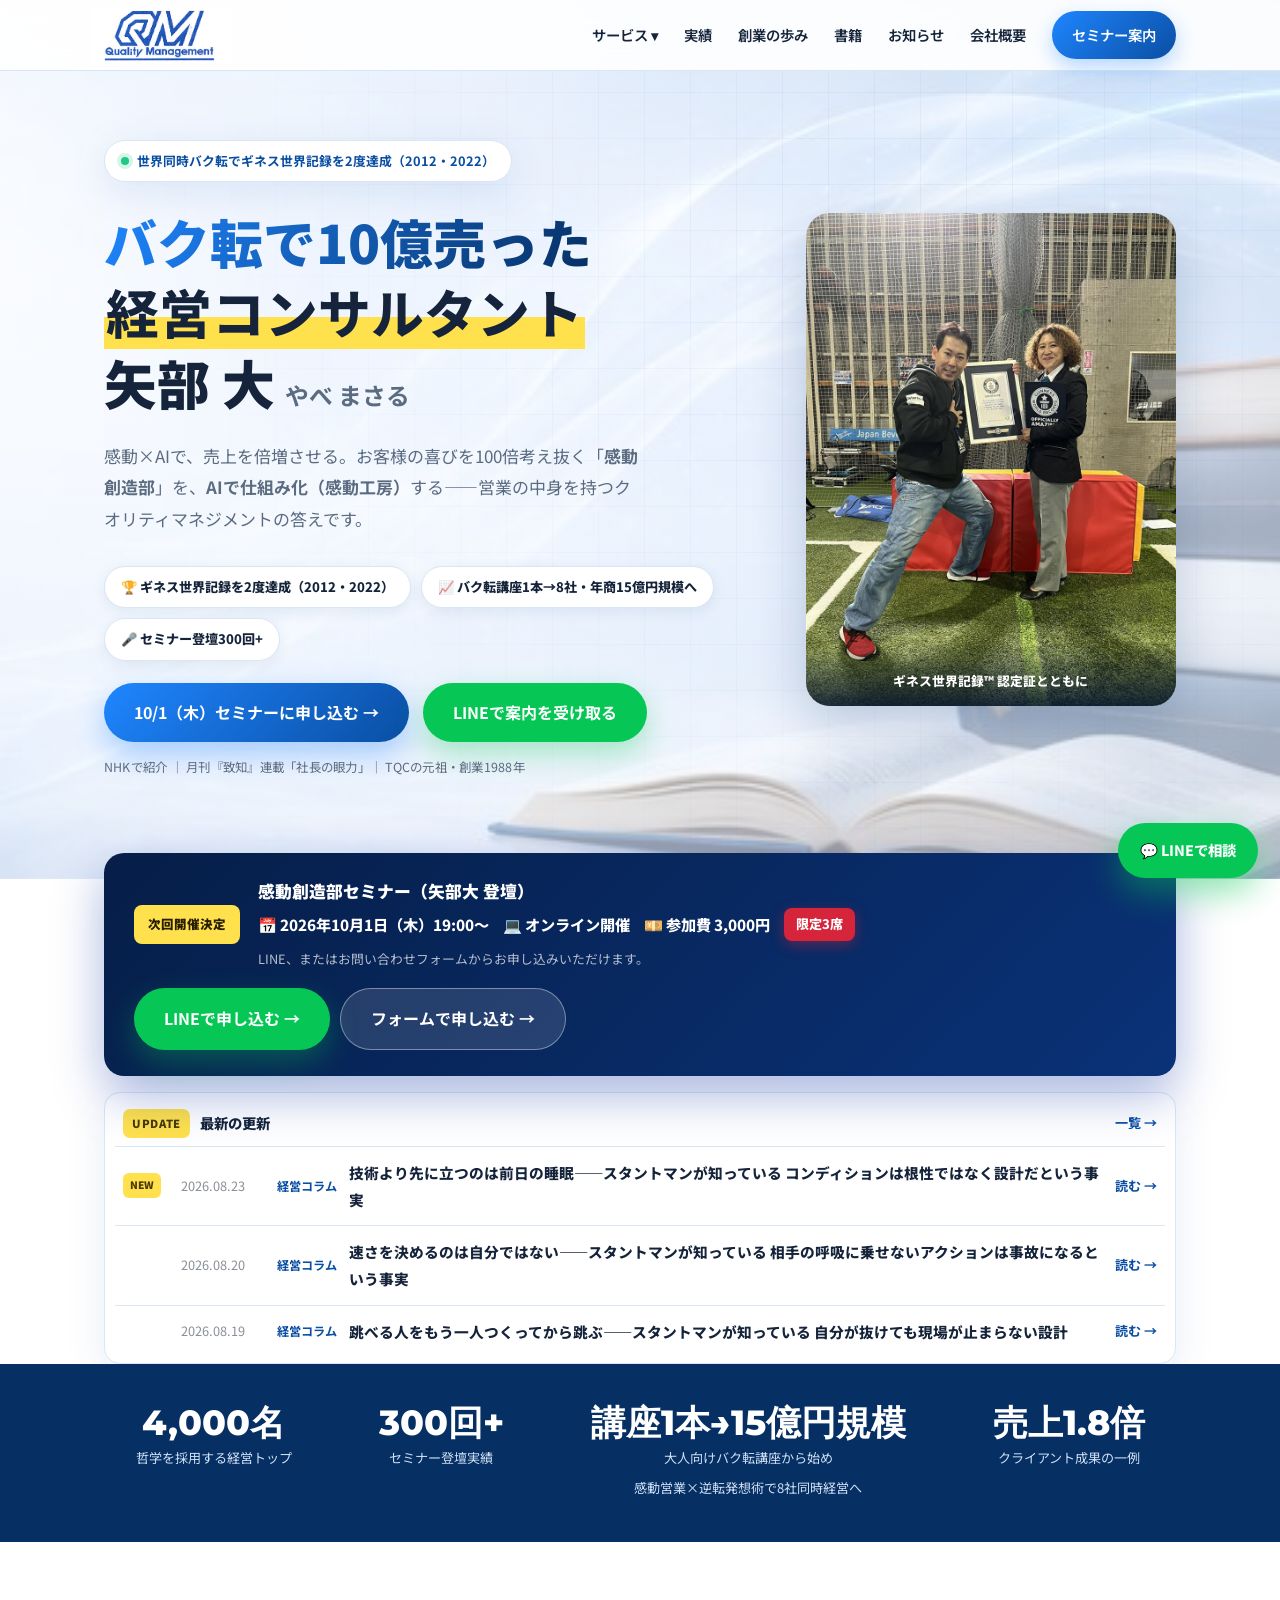
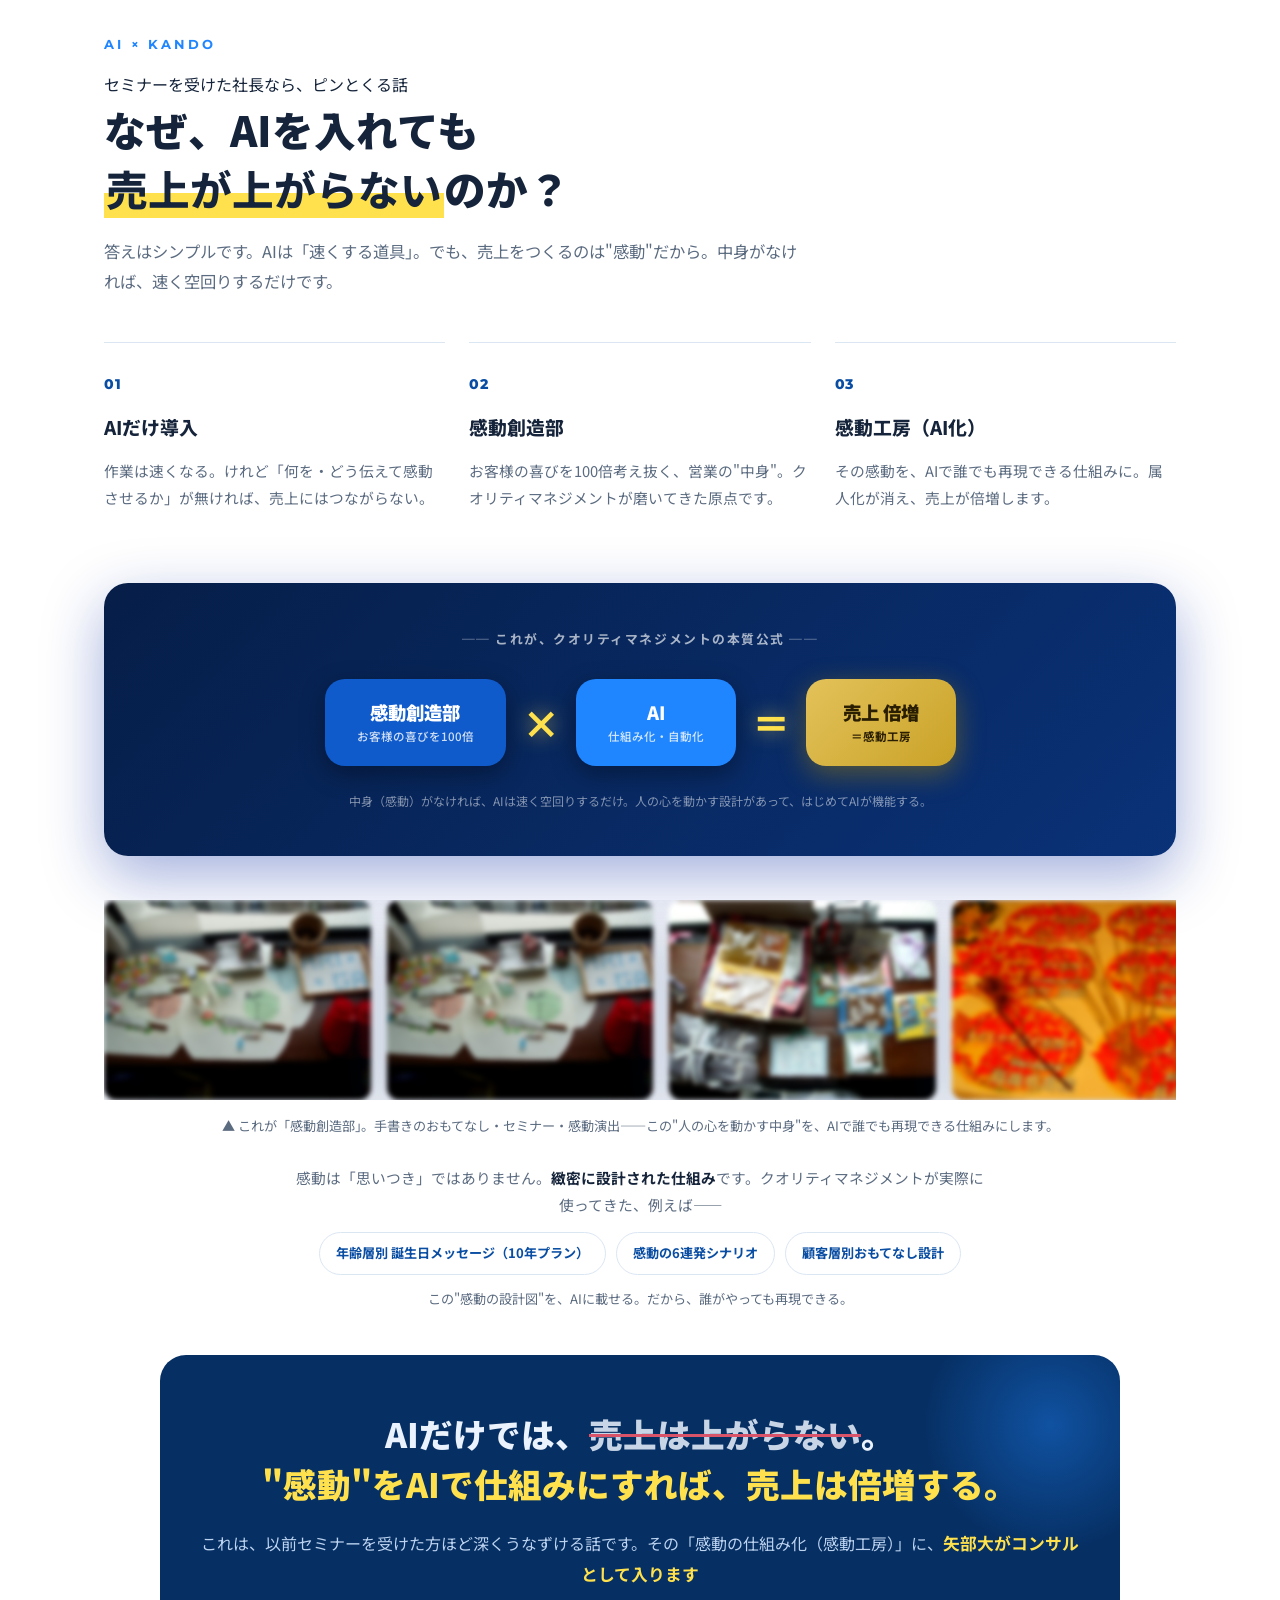
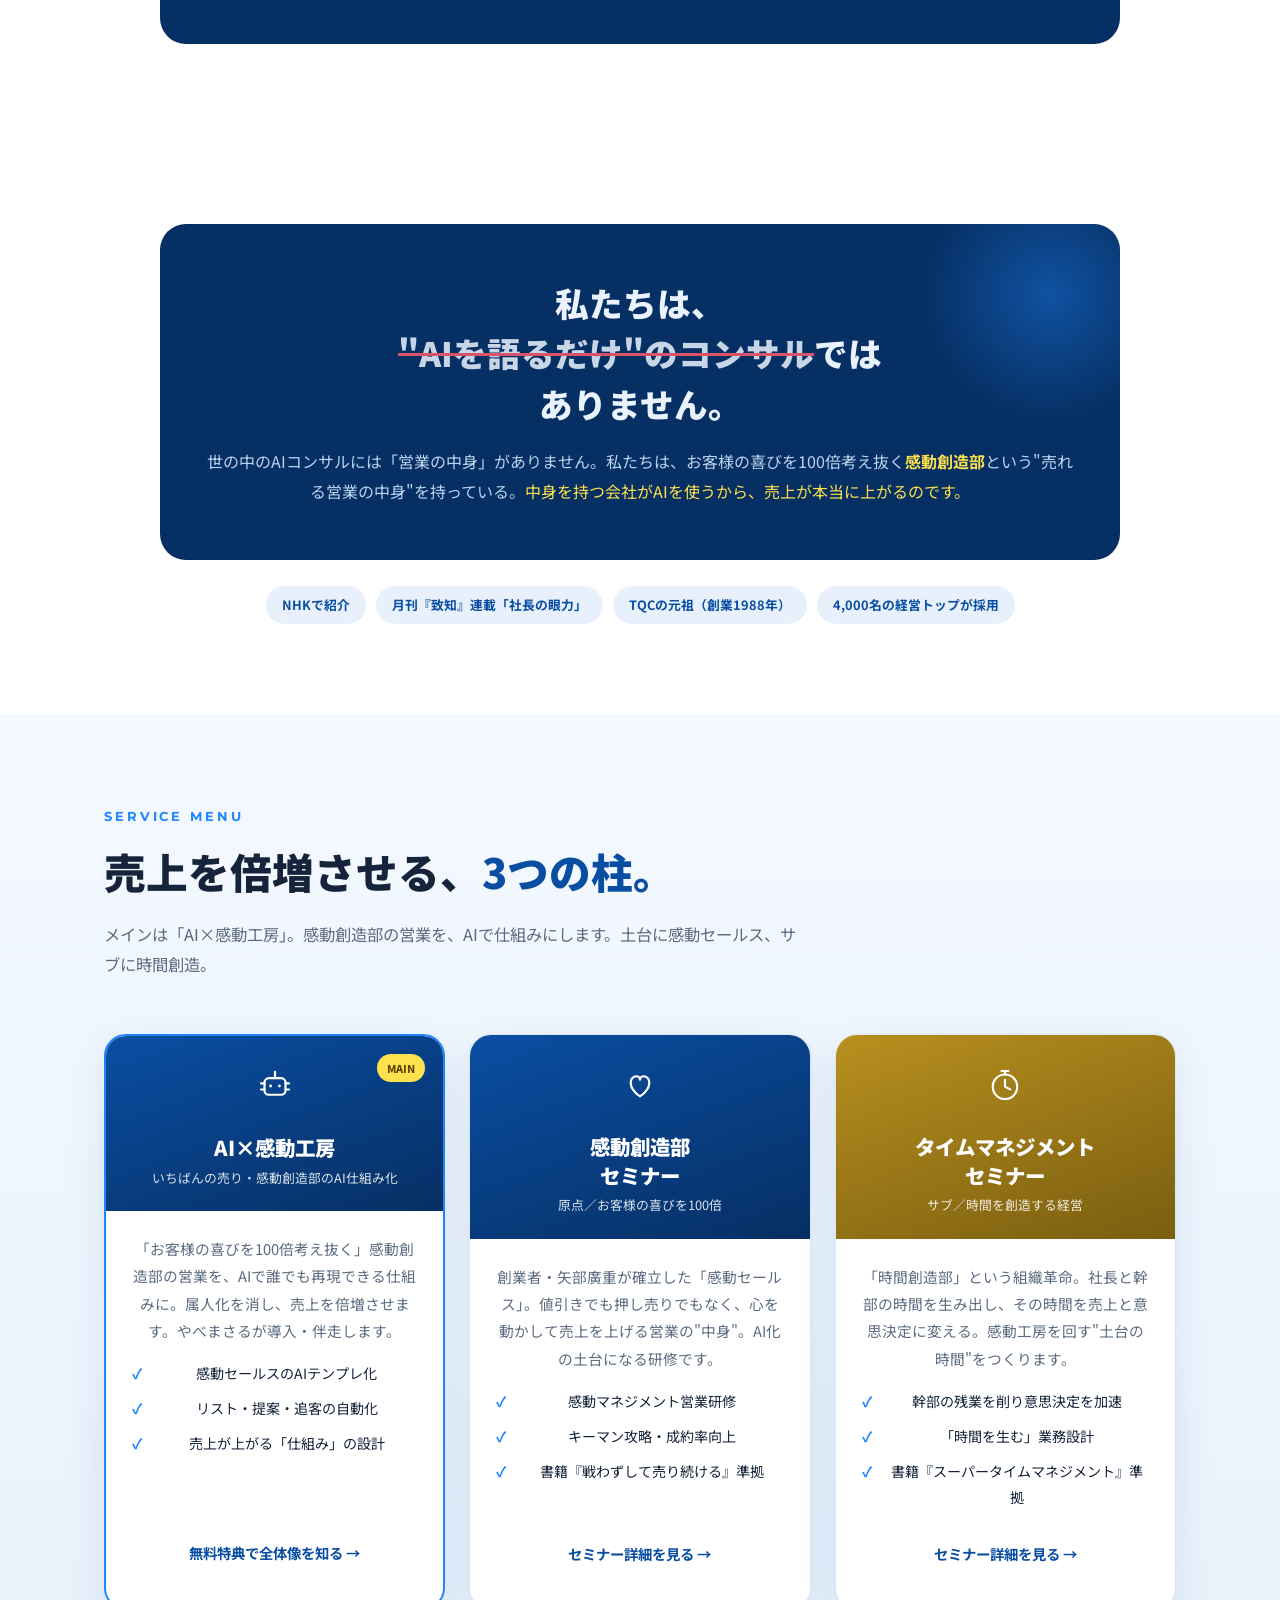
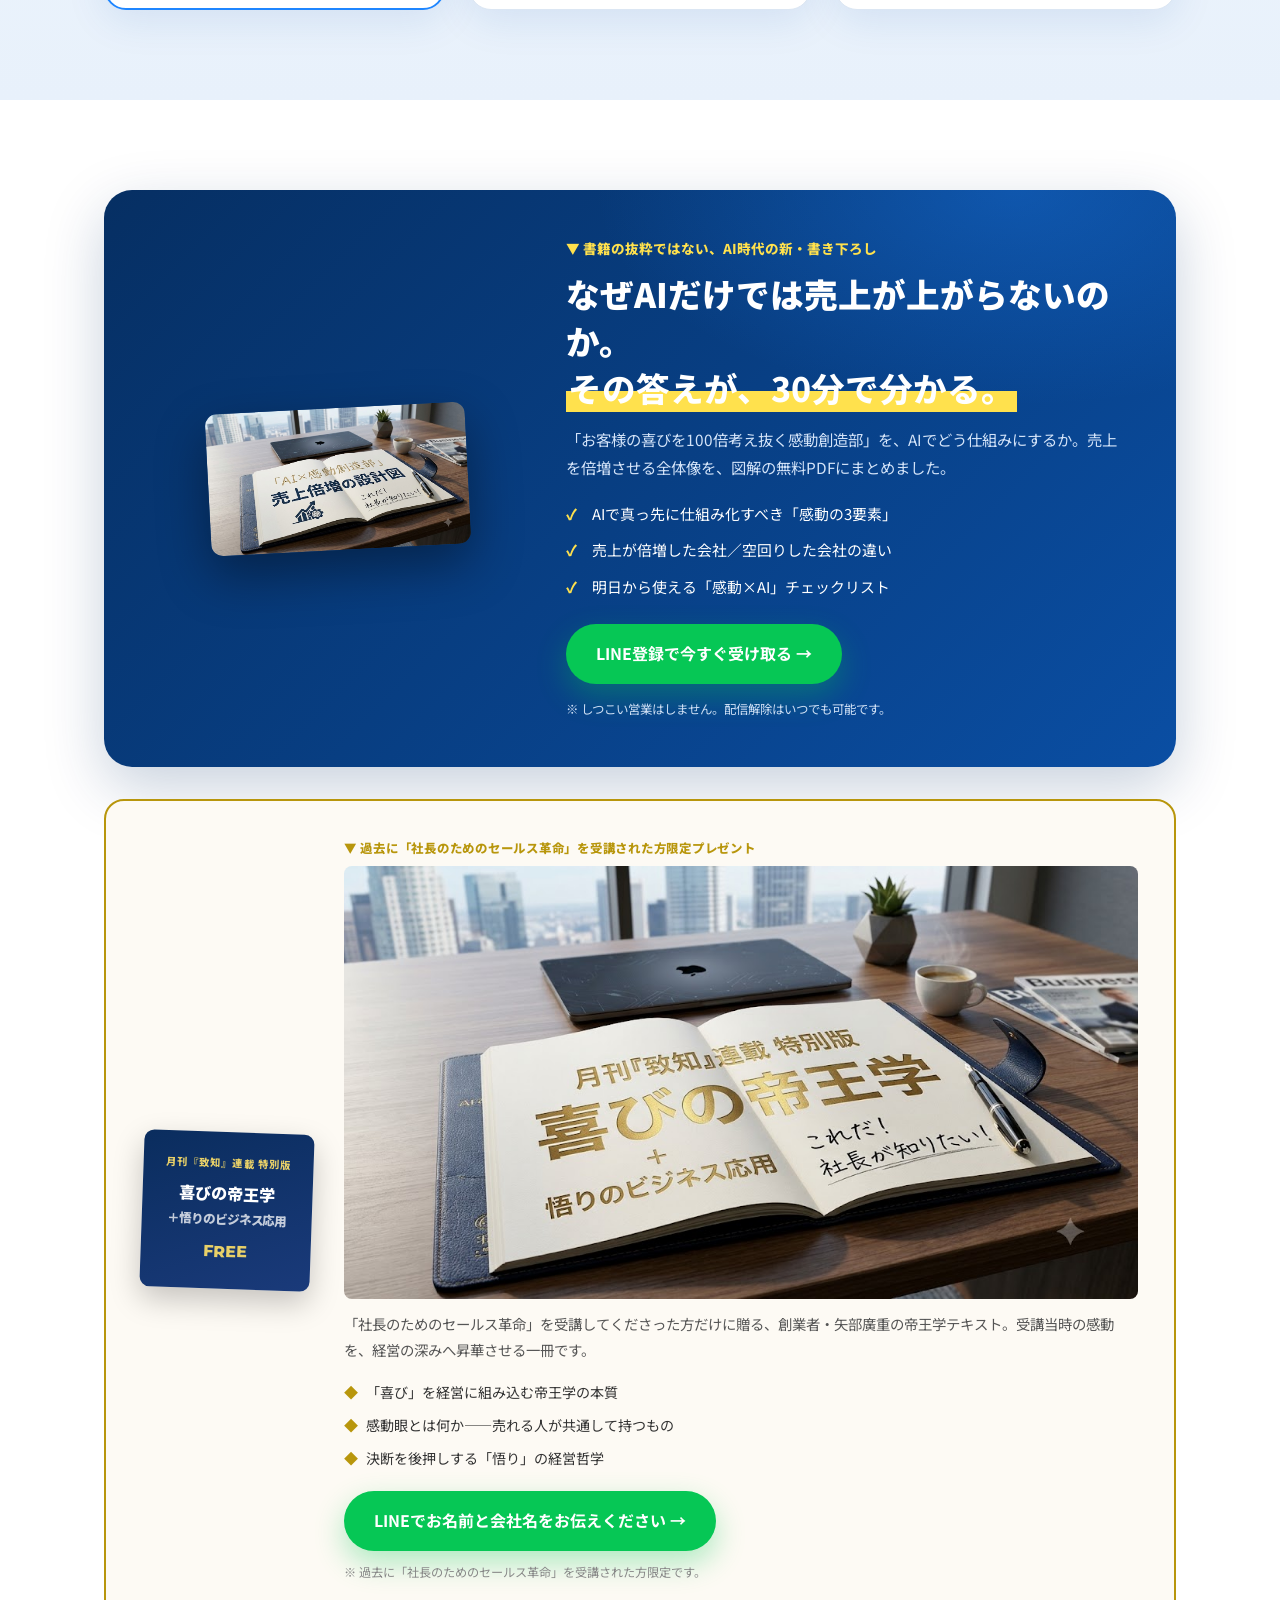
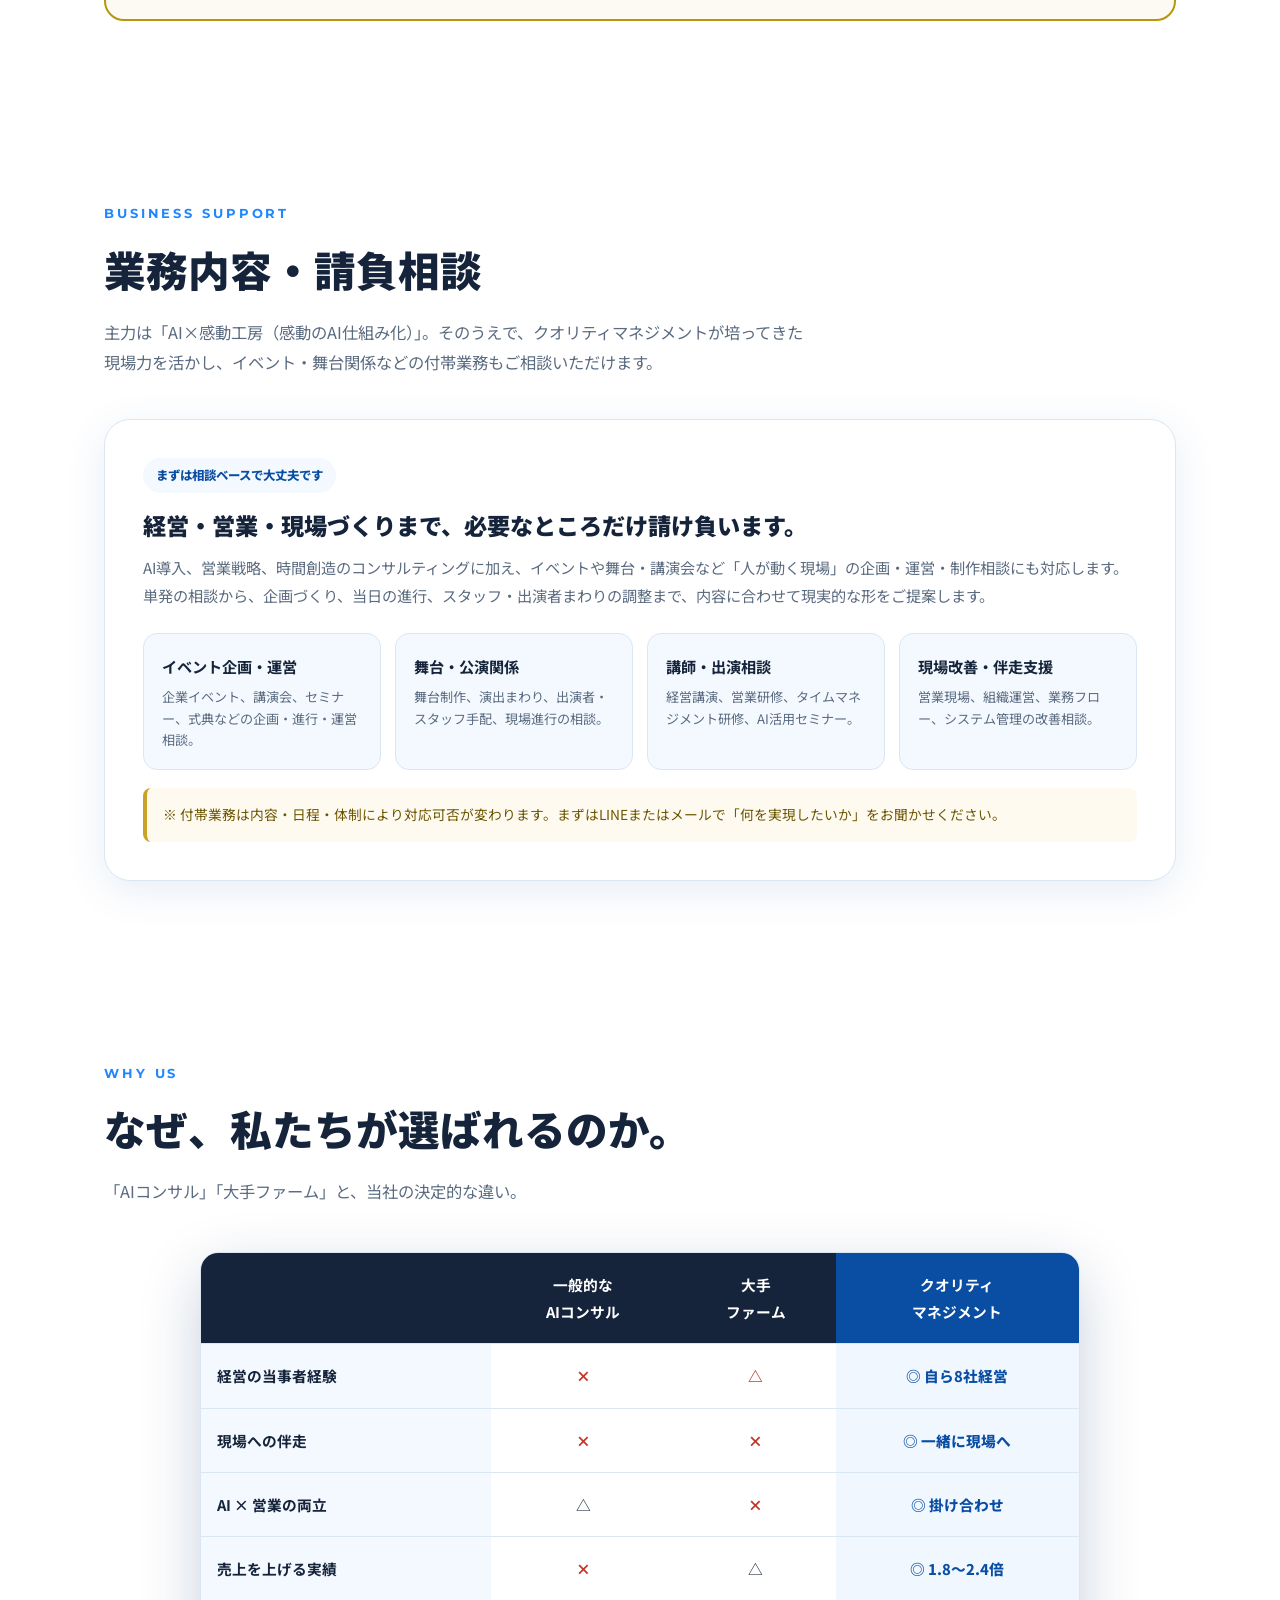
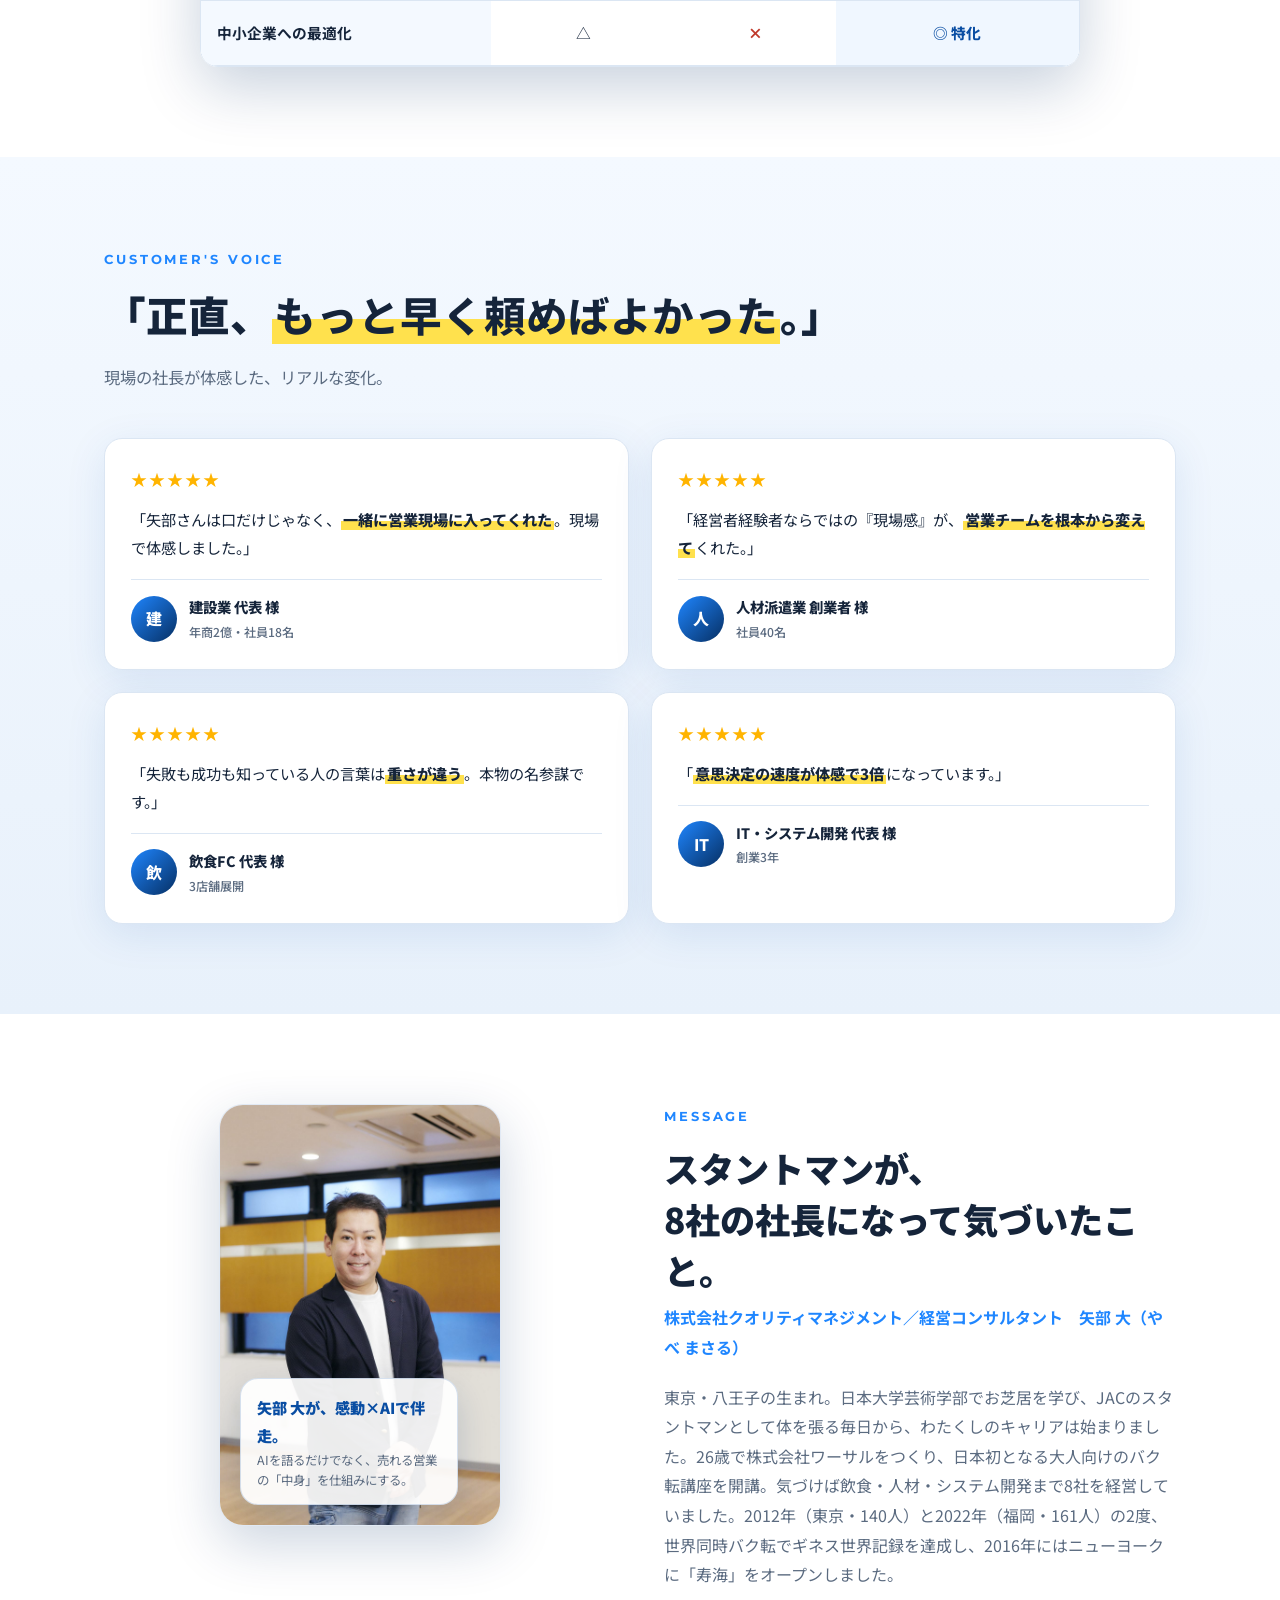
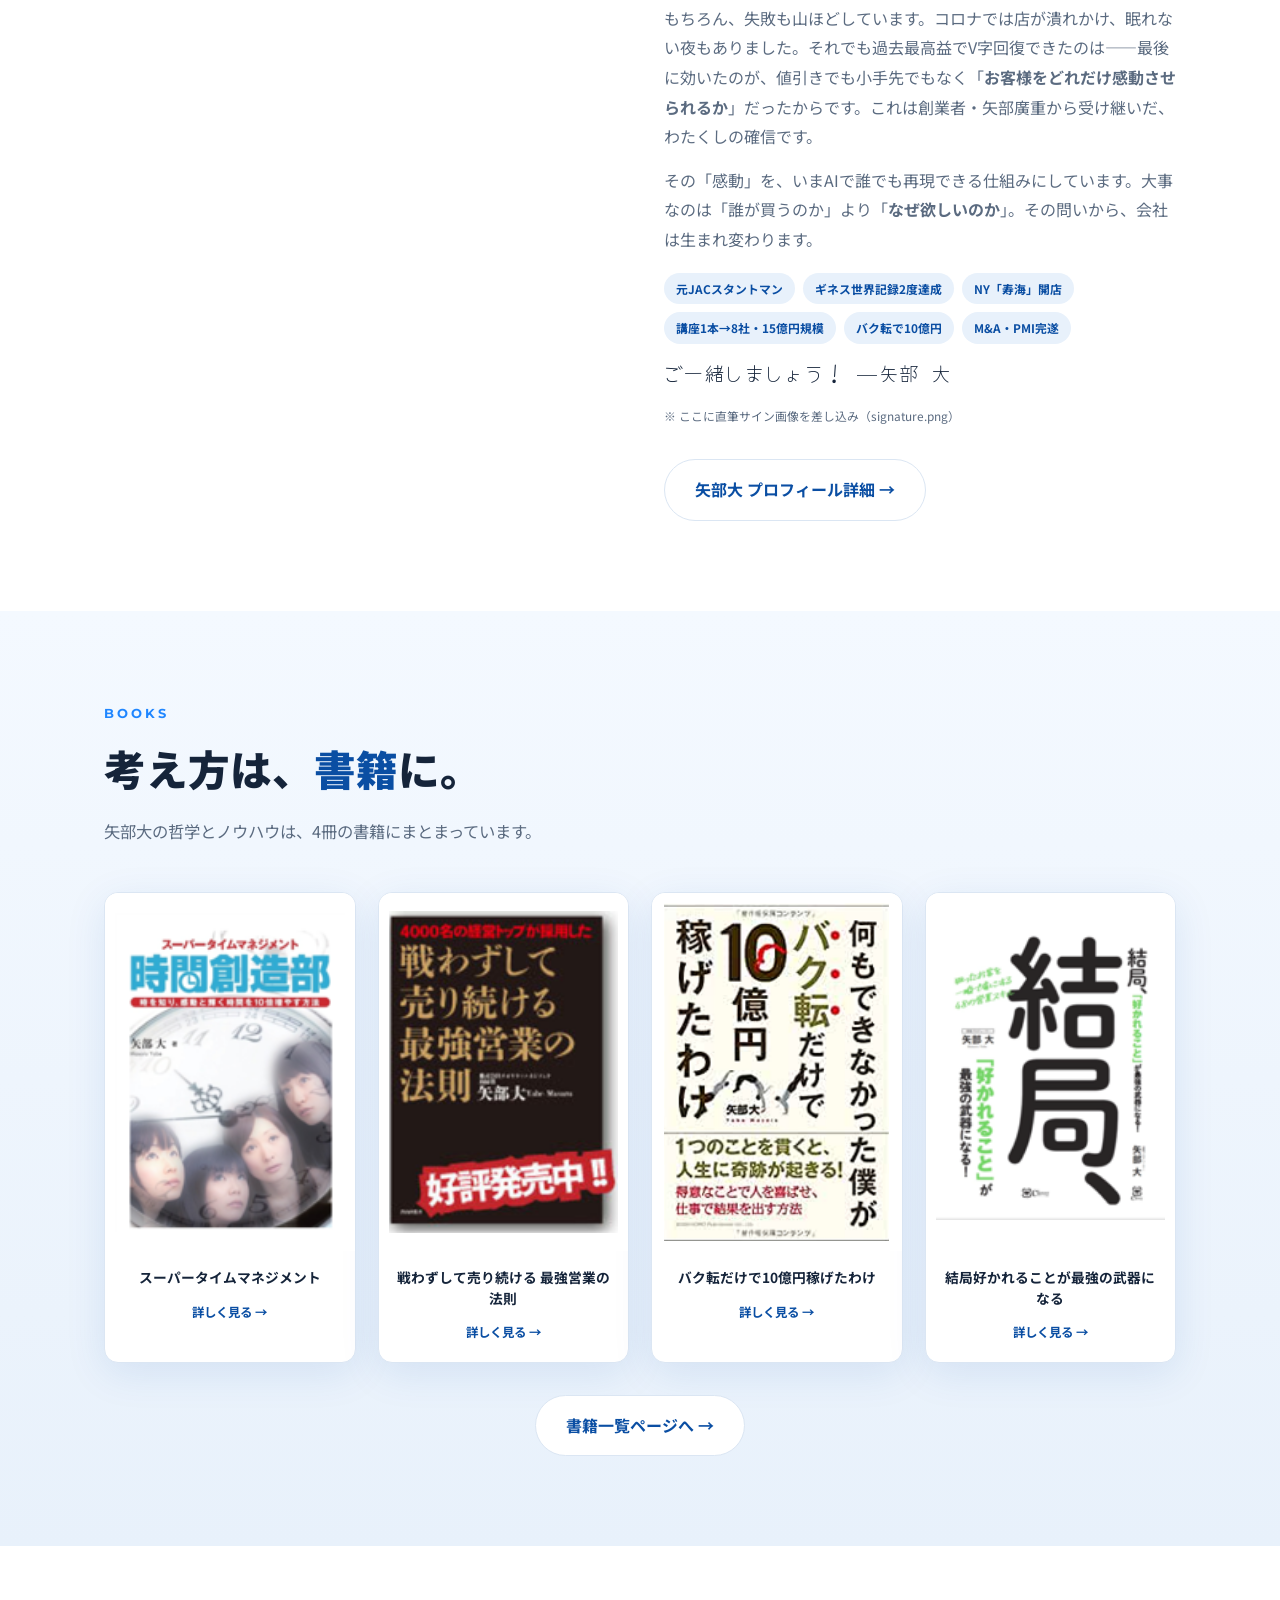
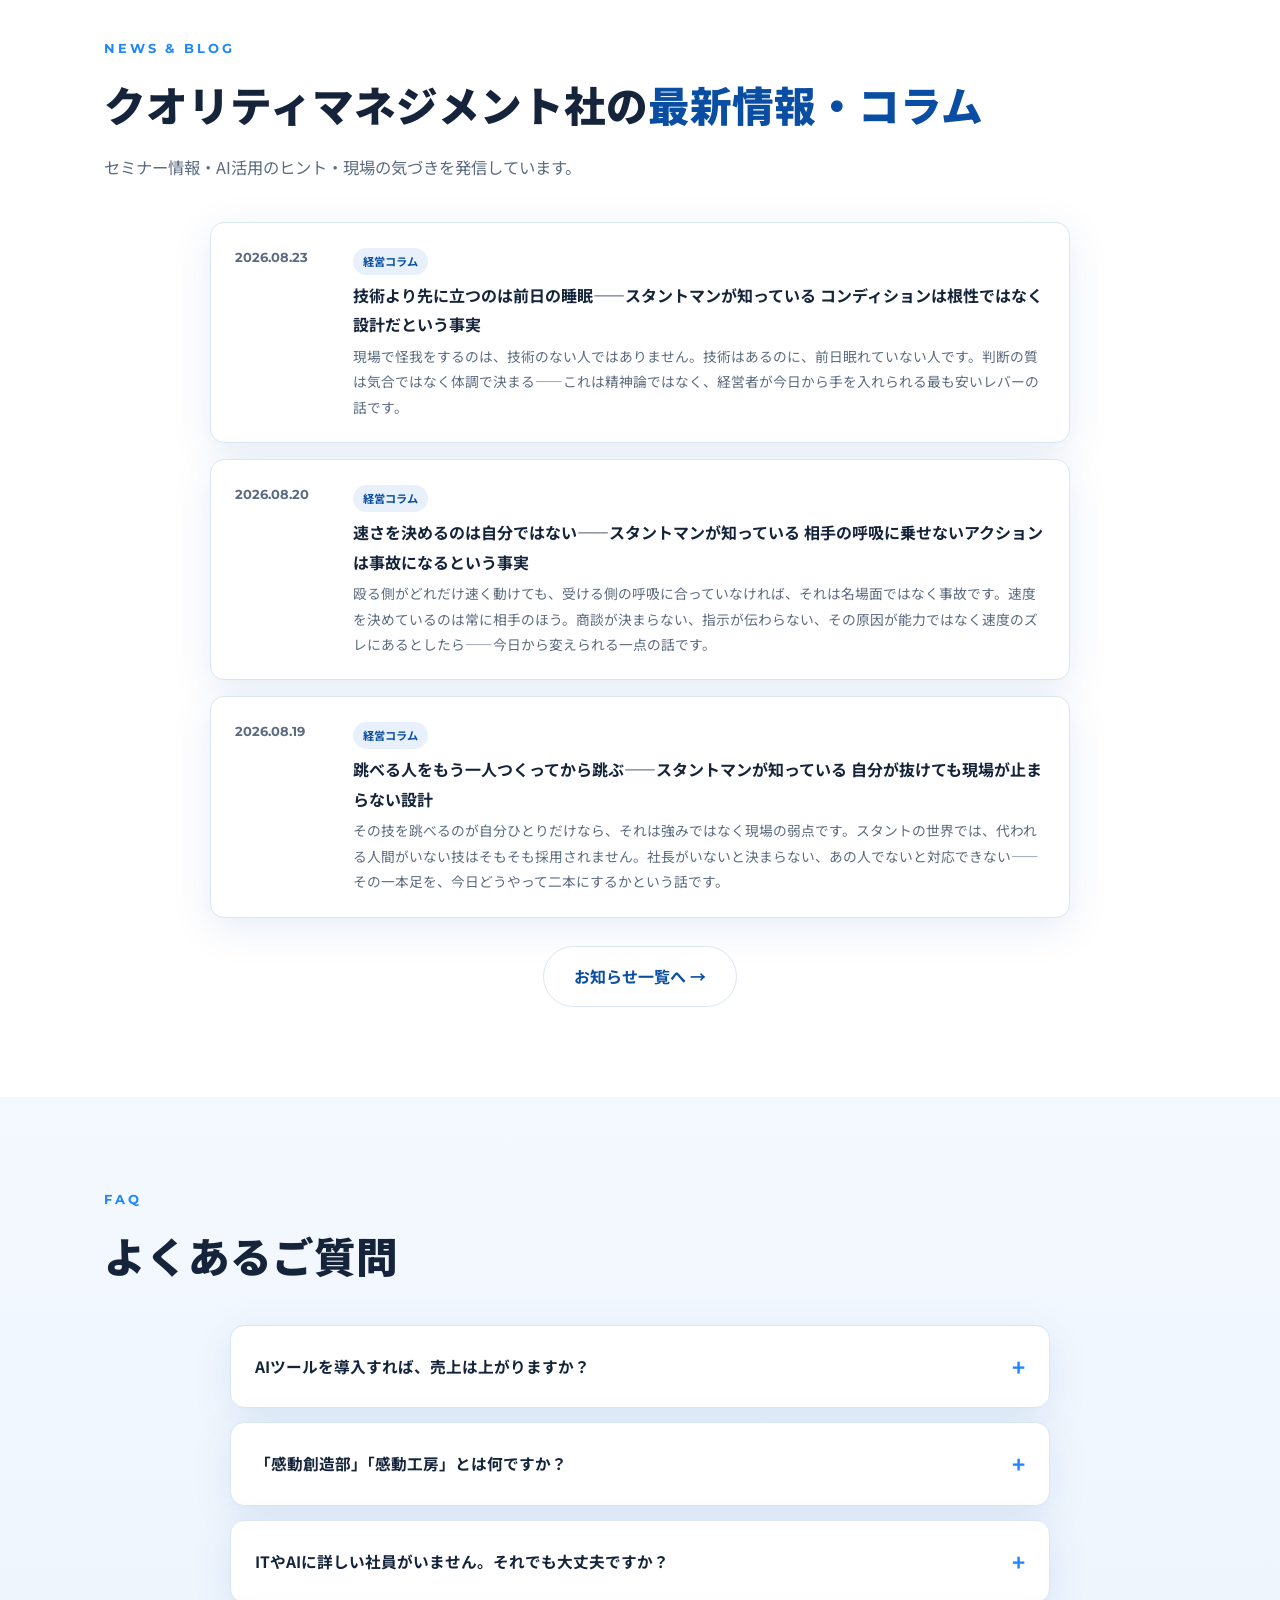
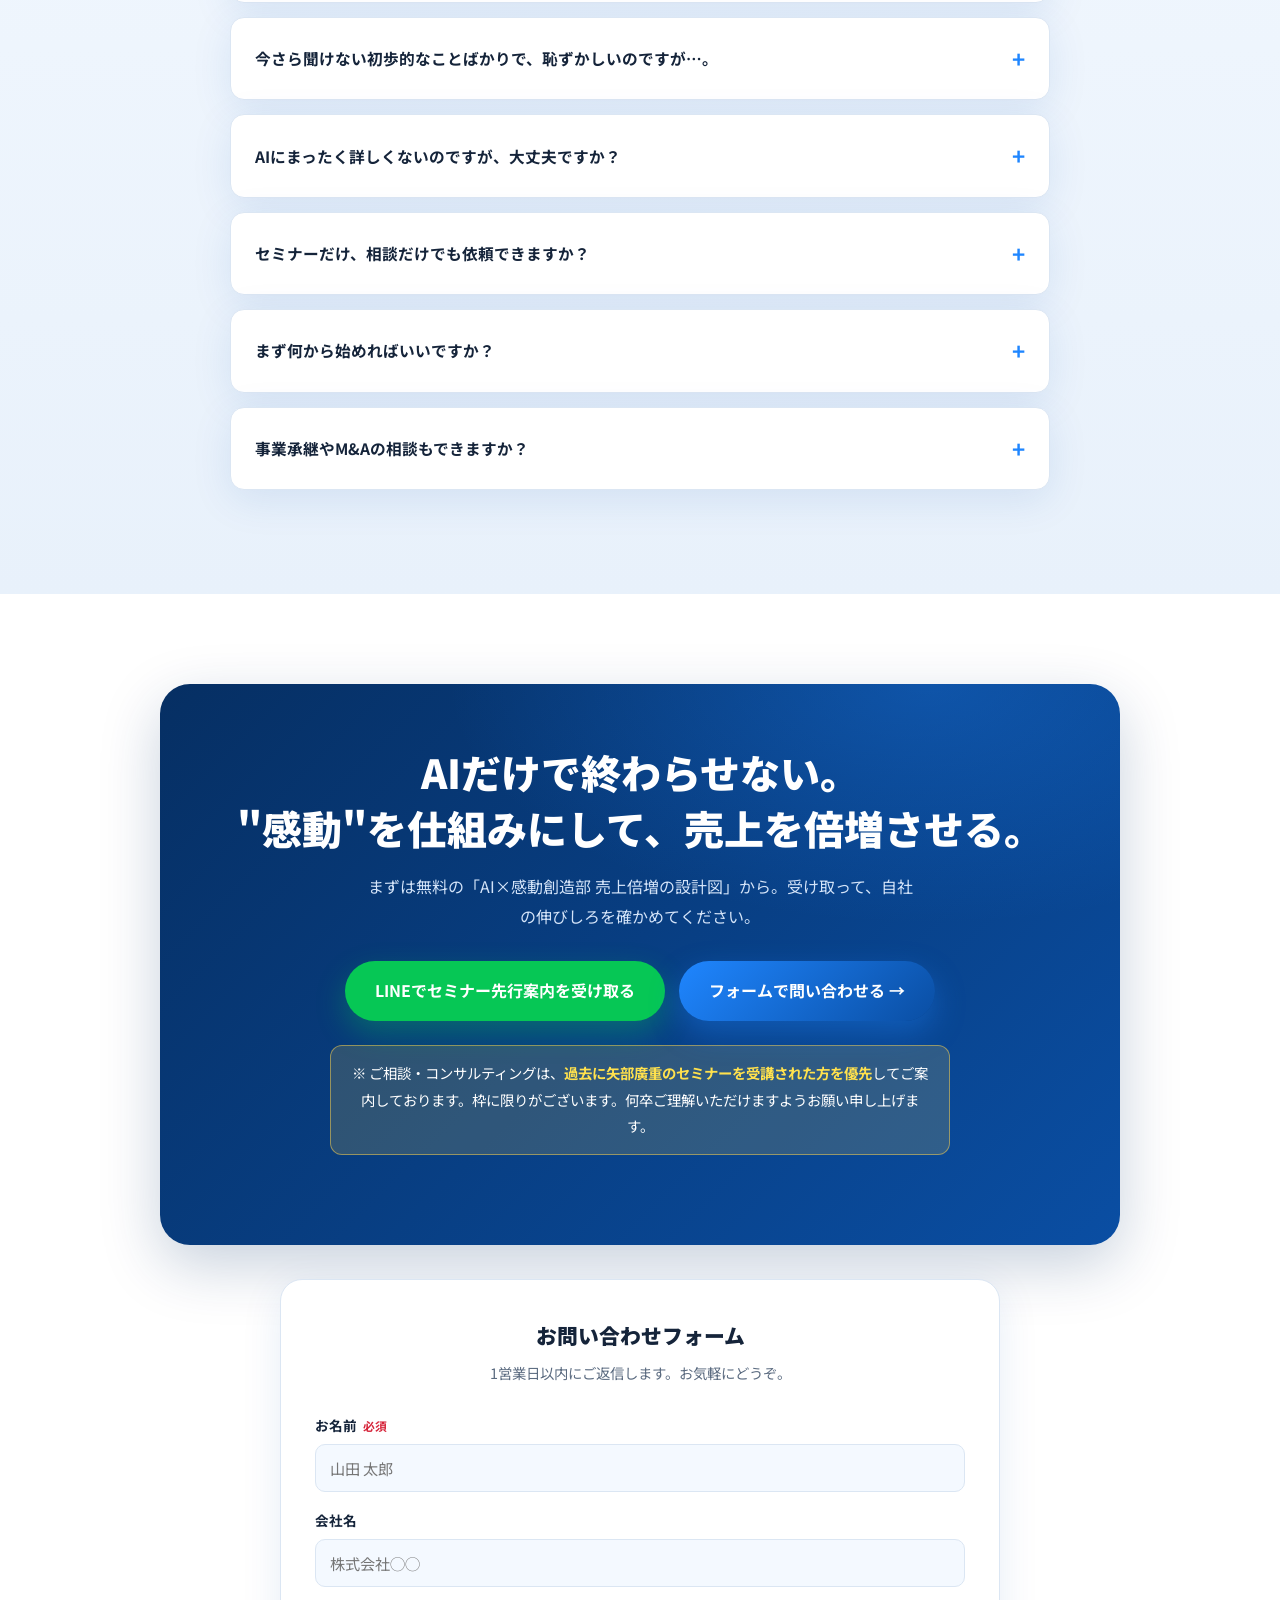
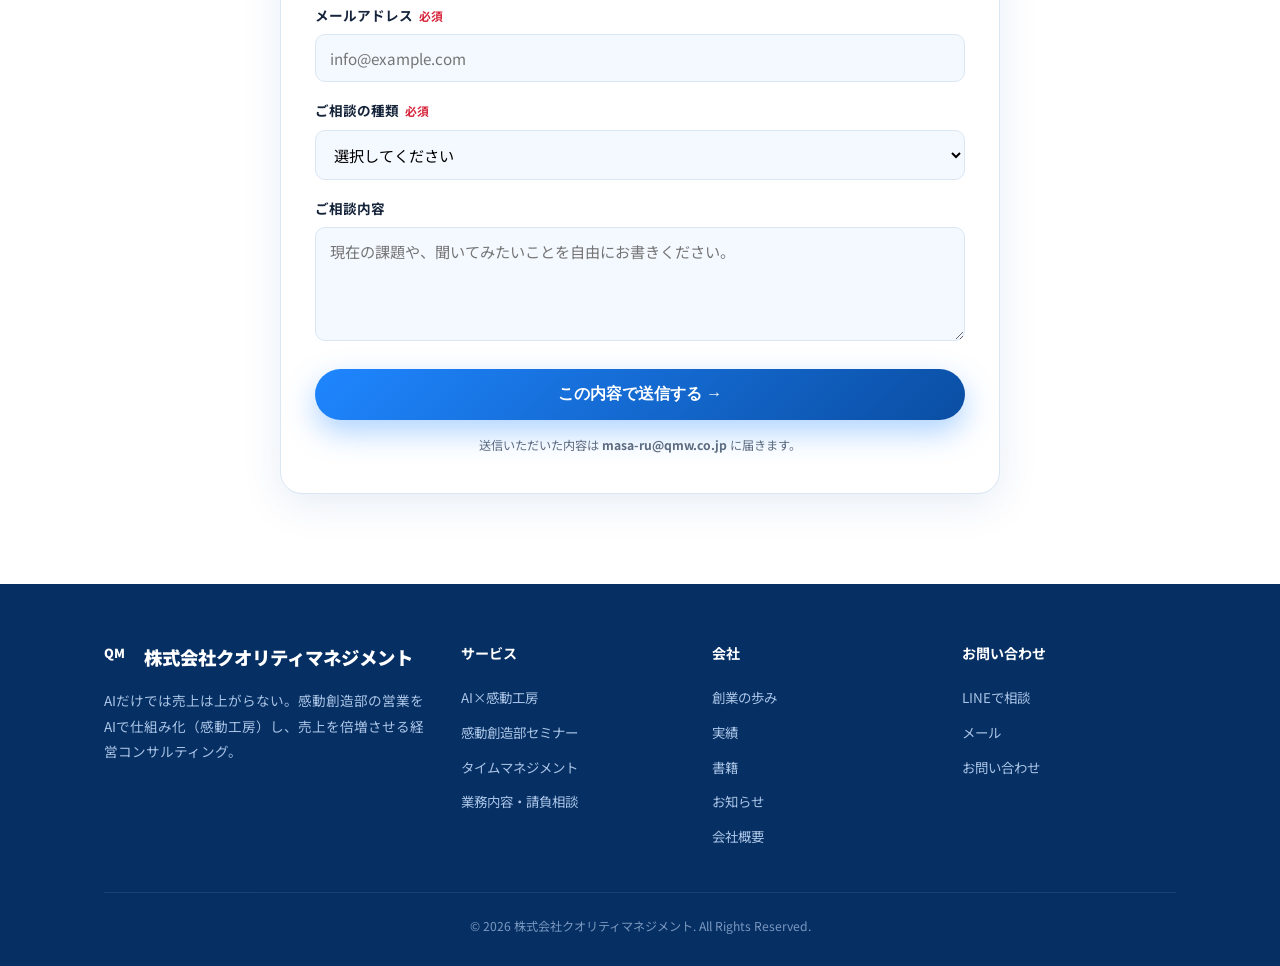
==== commit 5dde77b6: "Reschedule seminar to 10/1, add form-based signup option alongside LINE" ====
--- a/index.html
+++ b/index.html
@@ -114,7 +114,7 @@
         <span style="background:#fff;border:1px solid var(--line);border-radius:999px;padding:8px 16px;font-size:.82rem;font-weight:800;box-shadow:0 4px 14px rgba(6,47,99,.08)">🎤 セミナー登壇300回+</span>
       </div>
       <div class="hero-btns">
-        <a href="#seminar" class="btn btn-primary">9/1（火）セミナーに申し込む →</a>
+        <a href="#seminar" class="btn btn-primary">10/1（木）セミナーに申し込む →</a>
         <a href="https://line.me/R/ti/p/%40171hzbls" target="_blank" rel="noopener" class="btn btn-line">LINEで案内を受け取る</a>
       </div>
       <p style="margin-top:14px;font-size:.78rem;color:var(--gray);letter-spacing:.02em">NHKで紹介 ｜ 月刊『致知』連載「社長の眼力」｜ TQCの元祖・創業1988年</p>
@@ -133,19 +133,22 @@
   <div class="wrap">
     <div class="reveal" style="background:linear-gradient(135deg,#061e48,#0a3278);border-radius:20px;box-shadow:0 18px 50px rgba(10,46,163,.35);padding:26px 30px;display:flex;flex-wrap:wrap;gap:18px;align-items:center;justify-content:space-between">
       <div style="display:flex;gap:18px;align-items:center;flex-wrap:wrap">
-        <span style="background:#ffe14d;color:#2a1e00;font-weight:900;font-size:.78rem;letter-spacing:.08em;border-radius:8px;padding:8px 14px;white-space:nowrap">次回セミナー</span>
+        <span style="background:#ffe14d;color:#2a1e00;font-weight:900;font-size:.78rem;letter-spacing:.08em;border-radius:8px;padding:8px 14px;white-space:nowrap">次回開催決定</span>
         <div style="color:#fff">
           <div style="font-weight:900;font-size:1.05rem;line-height:1.5">感動創造部セミナー（矢部大 登壇）</div>
           <div style="font-size:.95rem;font-weight:800;margin-top:4px;display:flex;gap:14px;flex-wrap:wrap;align-items:center">
-            <span>📅 2026年9月1日（火）19:00〜</span>
+            <span>📅 2026年10月1日（木）19:00〜</span>
             <span>💻 オンライン開催</span>
             <span>💴 参加費 3,000円</span>
             <span style="background:#d6243a;border-radius:8px;padding:4px 12px;font-size:.82rem;box-shadow:0 4px 14px rgba(214,36,58,.4)">限定3席</span>
           </div>
-          <div style="font-size:.8rem;color:rgba(255,255,255,.7);margin-top:6px">お申し込みはLINEで「セミナー申込」＋お名前・会社名をお送りください。</div>
-        </div>
-      </div>
-      <a href="https://line.me/R/ti/p/%40171hzbls" target="_blank" rel="noopener" class="btn btn-line" style="white-space:nowrap">LINEで申し込む →</a>
+          <div style="font-size:.8rem;color:rgba(255,255,255,.7);margin-top:6px">LINE、またはお問い合わせフォームからお申し込みいただけます。</div>
+        </div>
+      </div>
+      <div style="display:flex;gap:10px;flex-wrap:wrap">
+        <a href="https://line.me/R/ti/p/%40171hzbls" target="_blank" rel="noopener" class="btn btn-line" style="white-space:nowrap">LINEで申し込む →</a>
+        <a href="#contact-form" class="btn btn-ghost" style="white-space:nowrap;background:rgba(255,255,255,.12);color:#fff;border-color:rgba(255,255,255,.4)">フォームで申し込む →</a>
+      </div>
     </div>
   </div>
 </section>
@@ -513,6 +516,16 @@
         <div class="qm-field"><label>お名前<span class="req">必須</span></label><input type="text" name="お名前" required placeholder="山田 太郎"></div>
         <div class="qm-field"><label>会社名</label><input type="text" name="会社名" placeholder="株式会社◯◯"></div>
         <div class="qm-field"><label>メールアドレス<span class="req">必須</span></label><input type="email" name="email" required placeholder="info@example.com"></div>
+        <div class="qm-field"><label>ご相談の種類<span class="req">必須</span></label>
+          <select name="ご相談の種類" required>
+            <option value="">選択してください</option>
+            <option>感動創造部セミナー（10/1）参加希望</option>
+            <option>AI×感動工房について</option>
+            <option>タイムマネジメントセミナー</option>
+            <option>無料特典（売上倍増の設計図）希望</option>
+            <option>その他・イベント/舞台関係</option>
+          </select>
+        </div>
         <div class="qm-field"><label>ご相談内容</label><textarea name="ご相談内容" rows="4" placeholder="現在の課題や、聞いてみたいことを自由にお書きください。"></textarea></div>
         <button type="submit" class="btn btn-primary" style="width:100%;justify-content:center;margin-top:4px">この内容で送信する →</button>
         <p style="font-size:.76rem;color:var(--gray);text-align:center;margin-top:14px">送信いただいた内容は <strong>masa-ru@qmw.co.jp</strong> に届きます。</p>
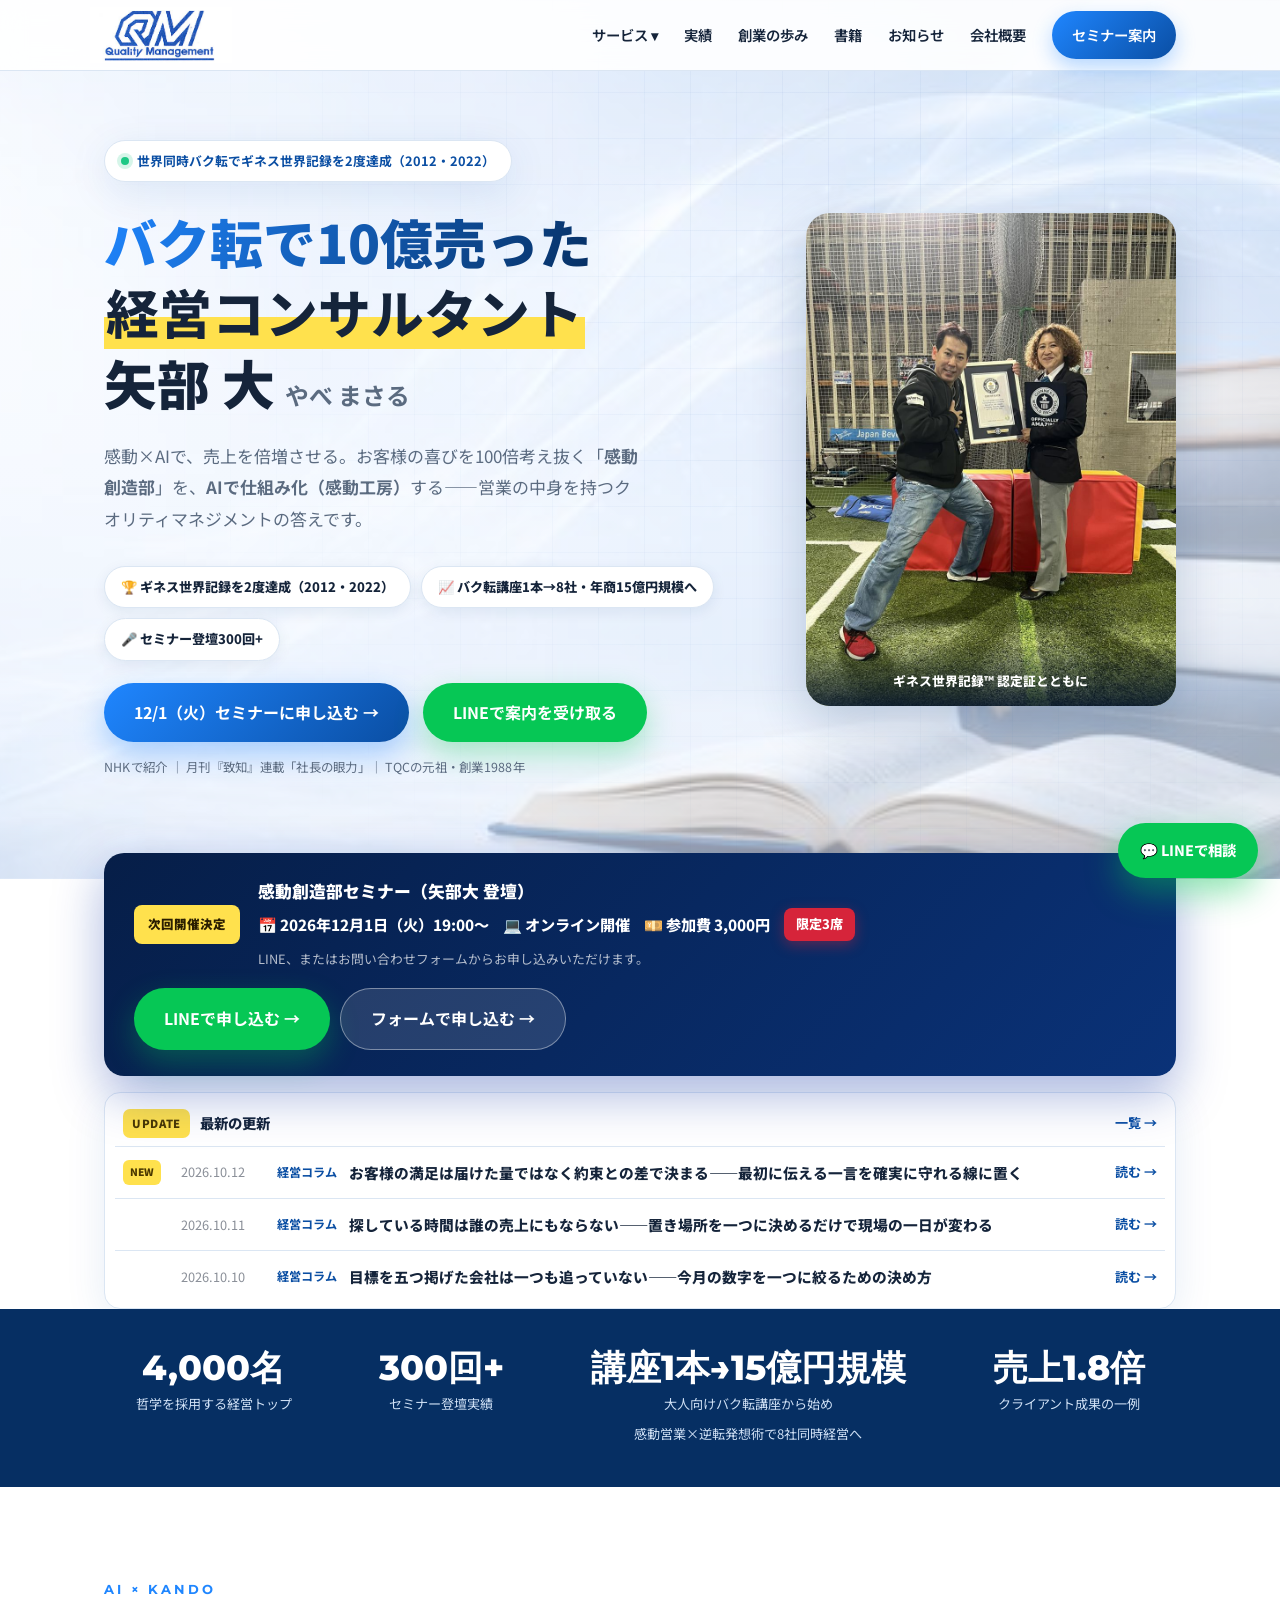
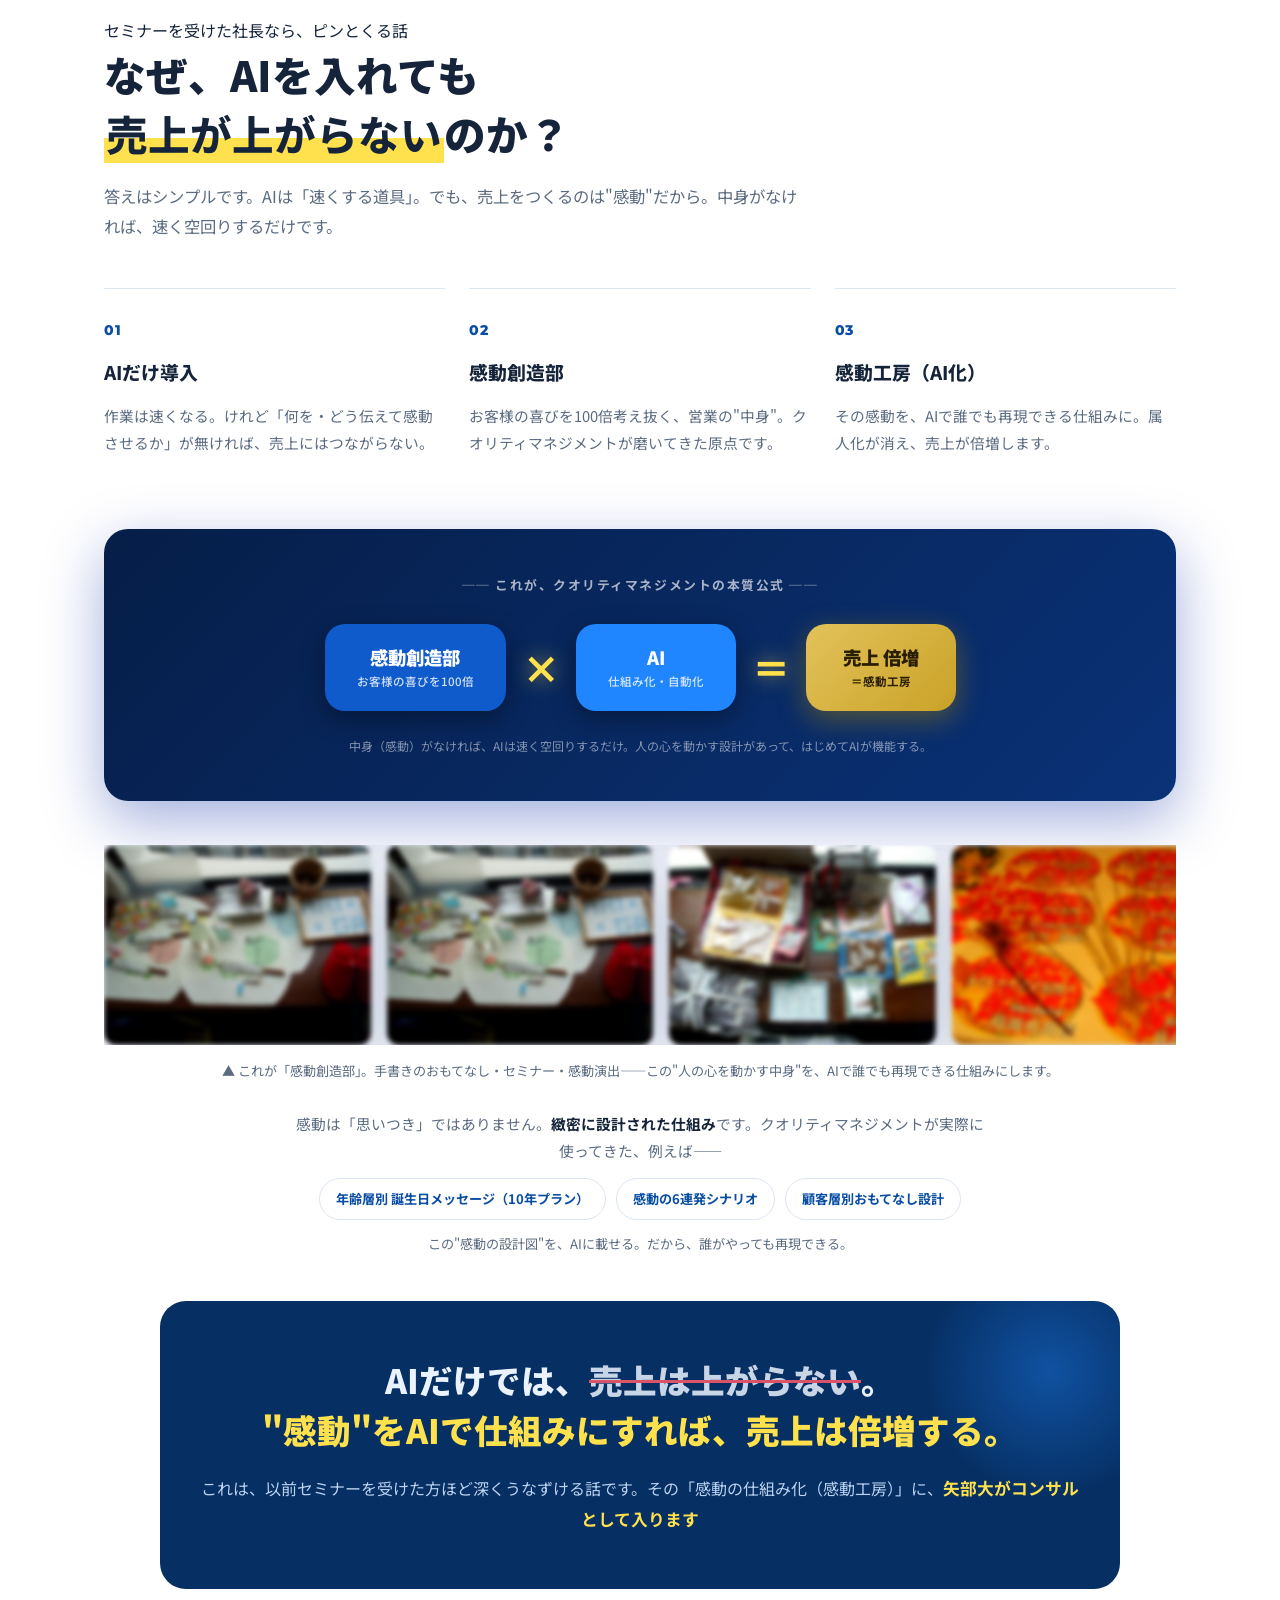
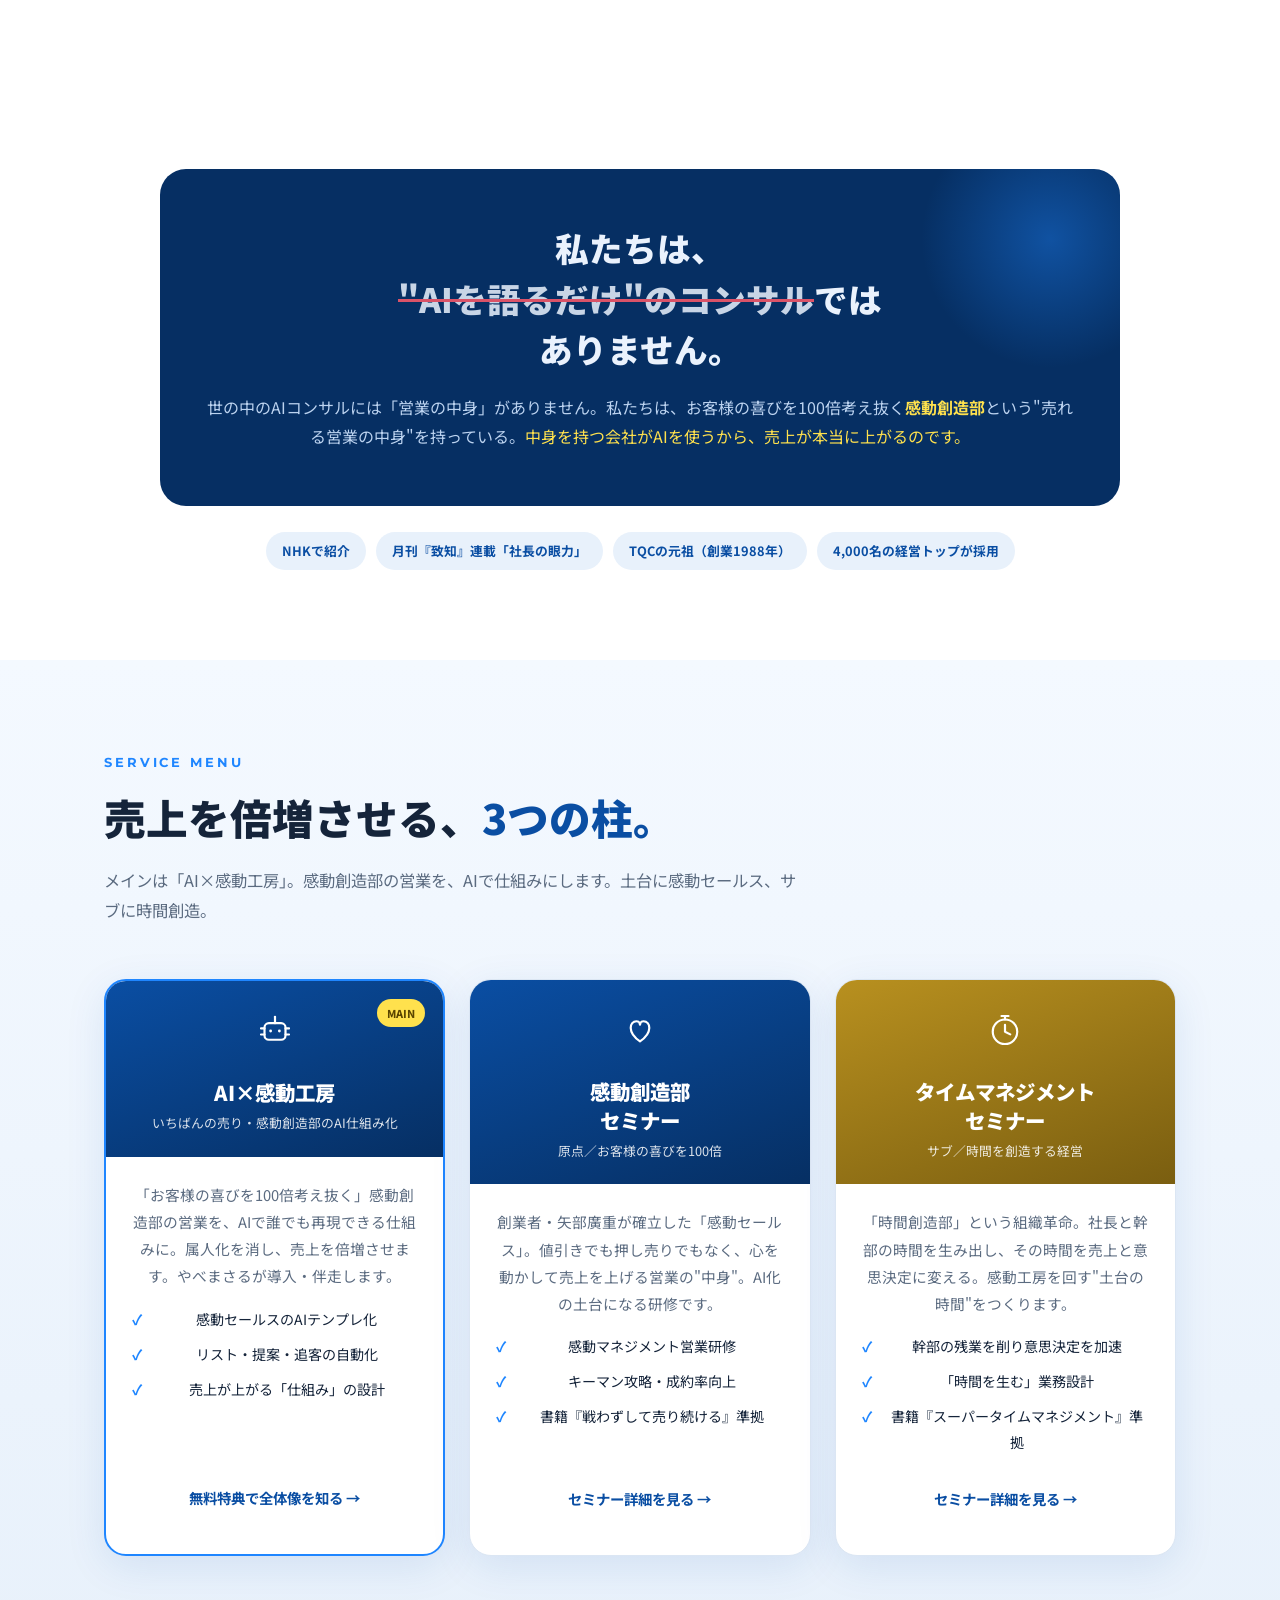
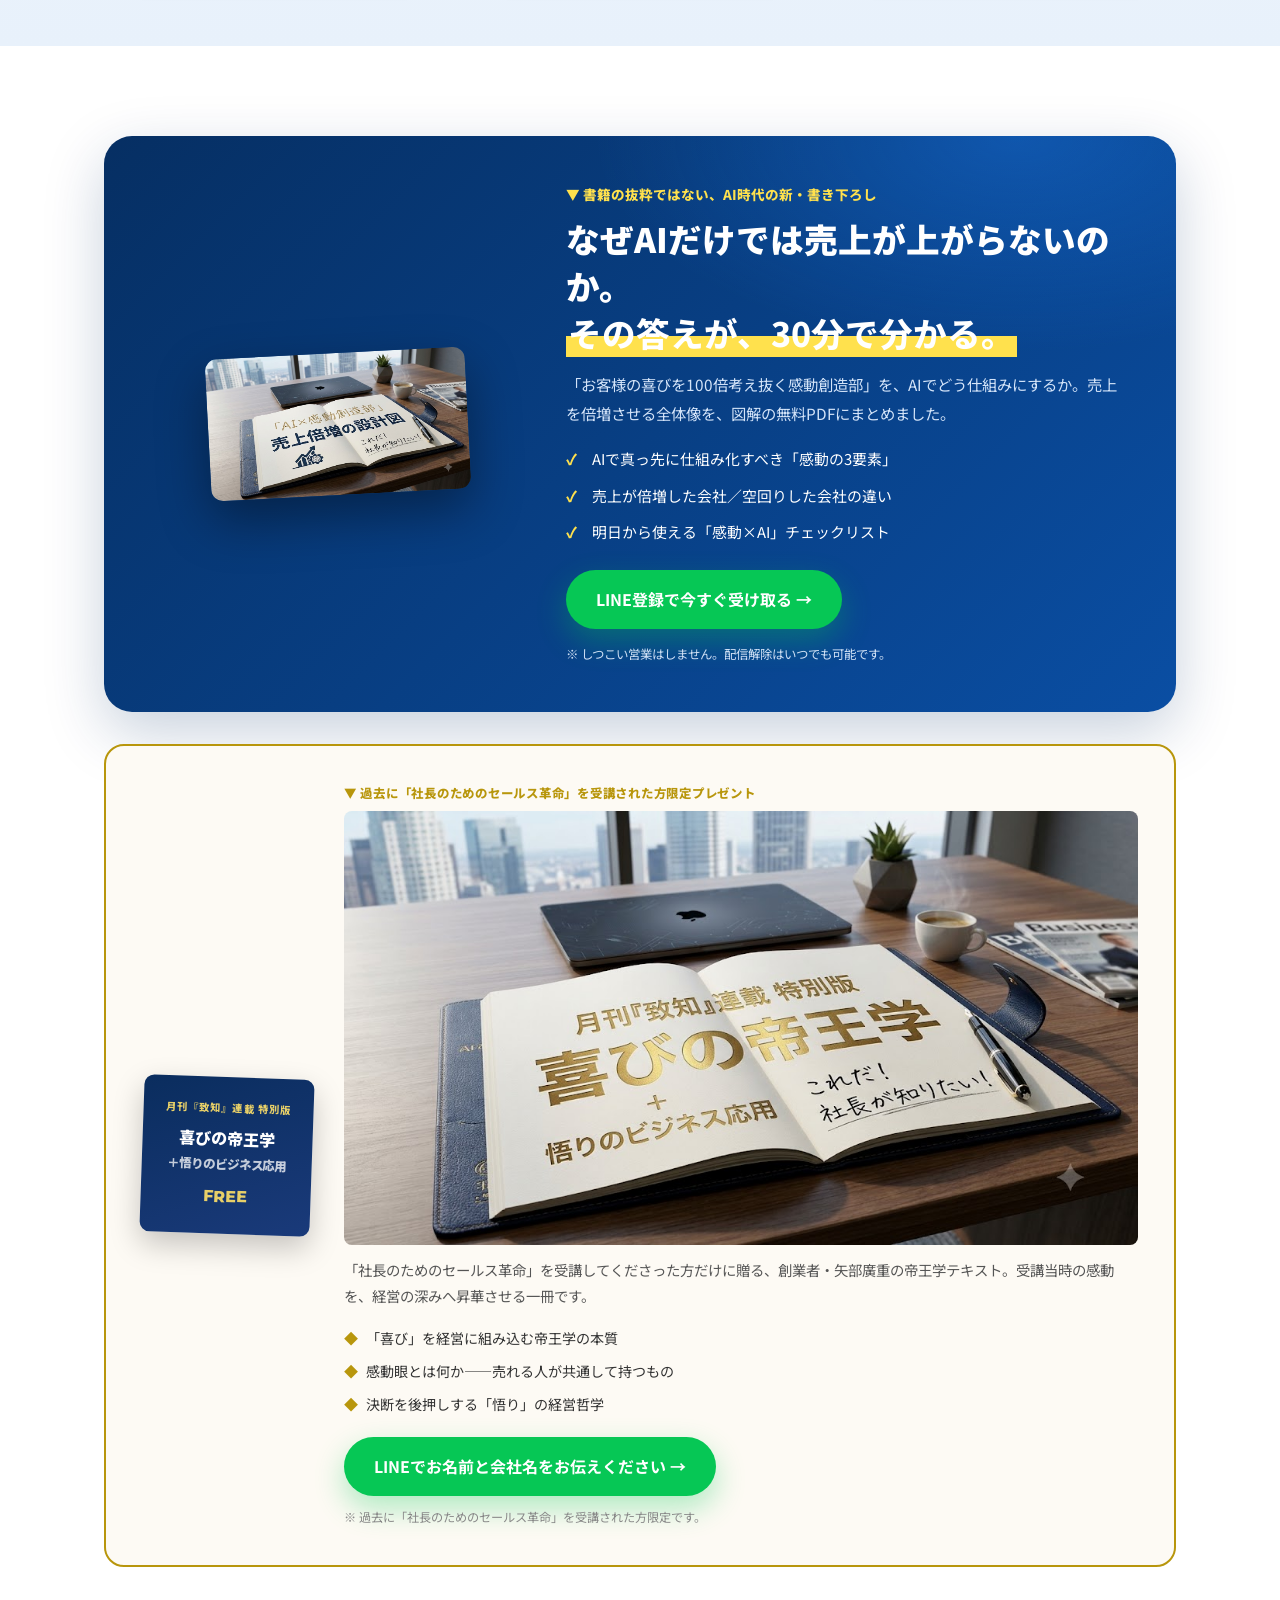
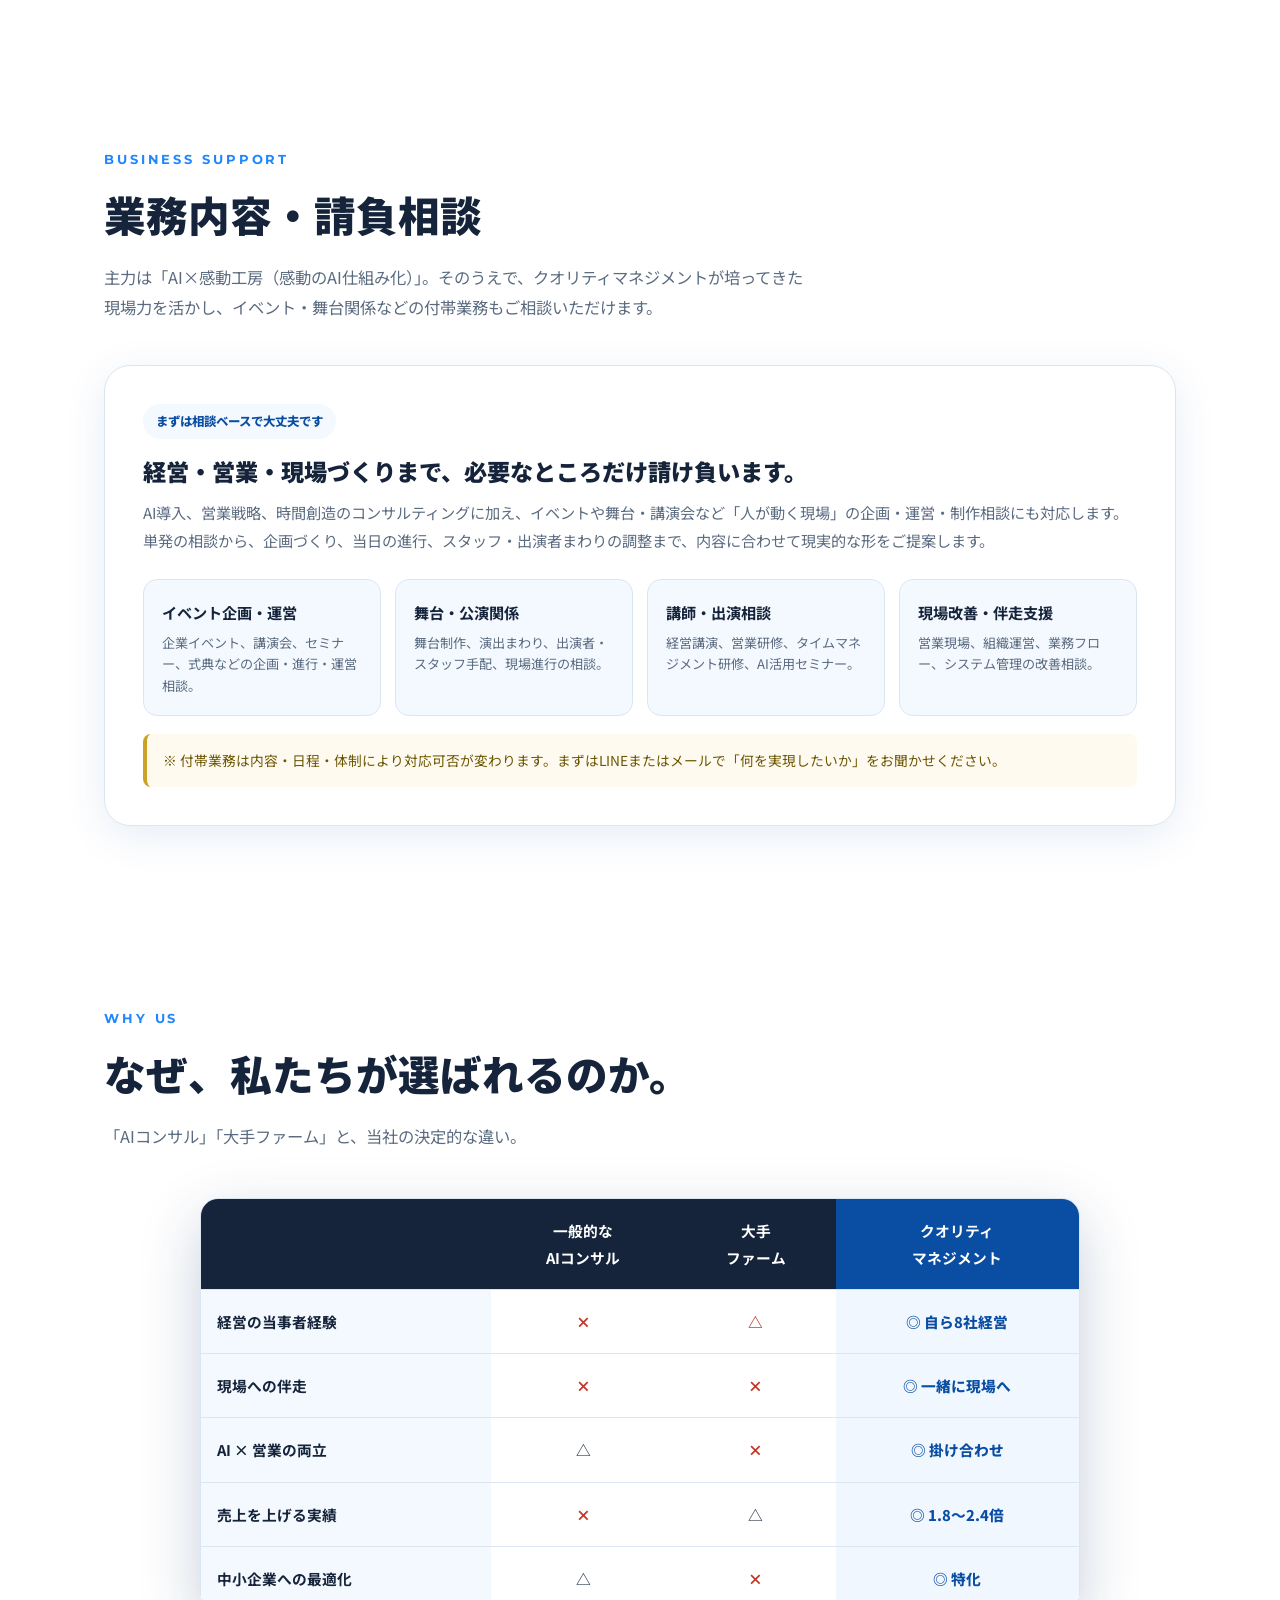
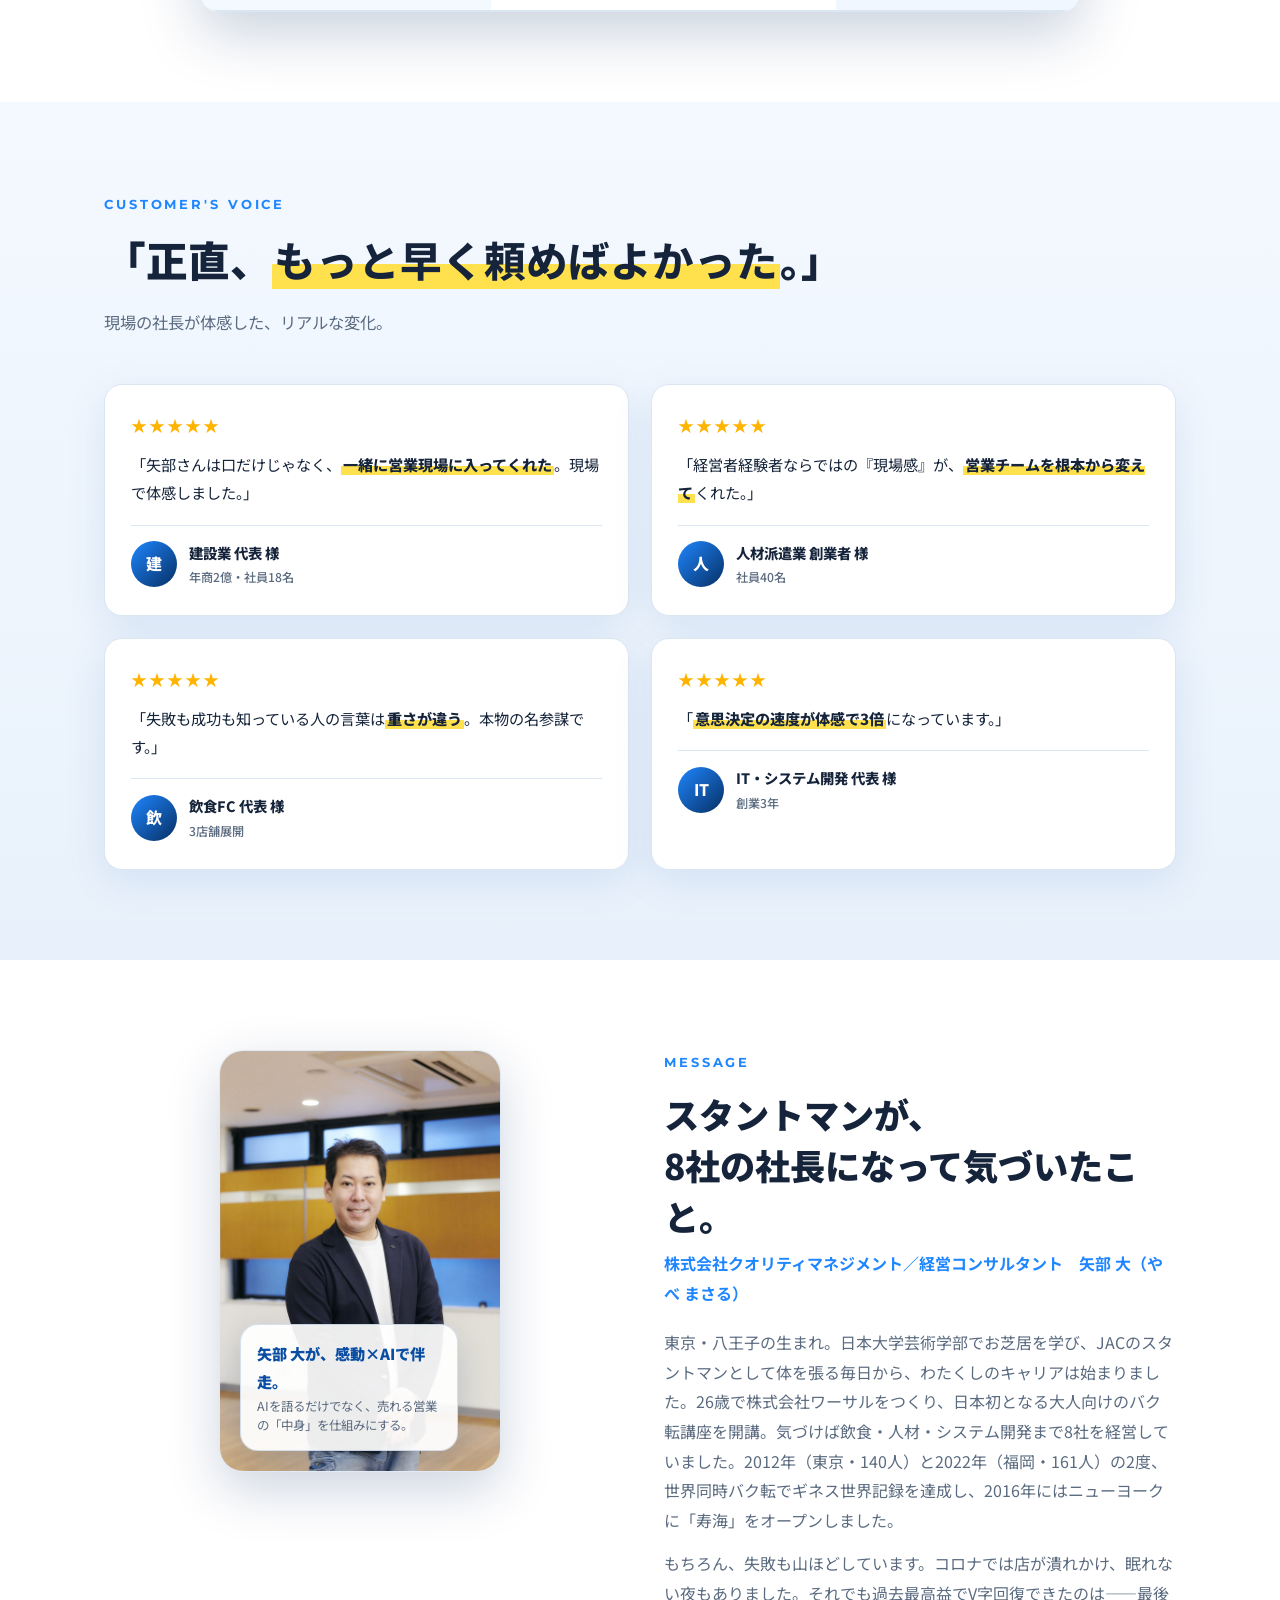
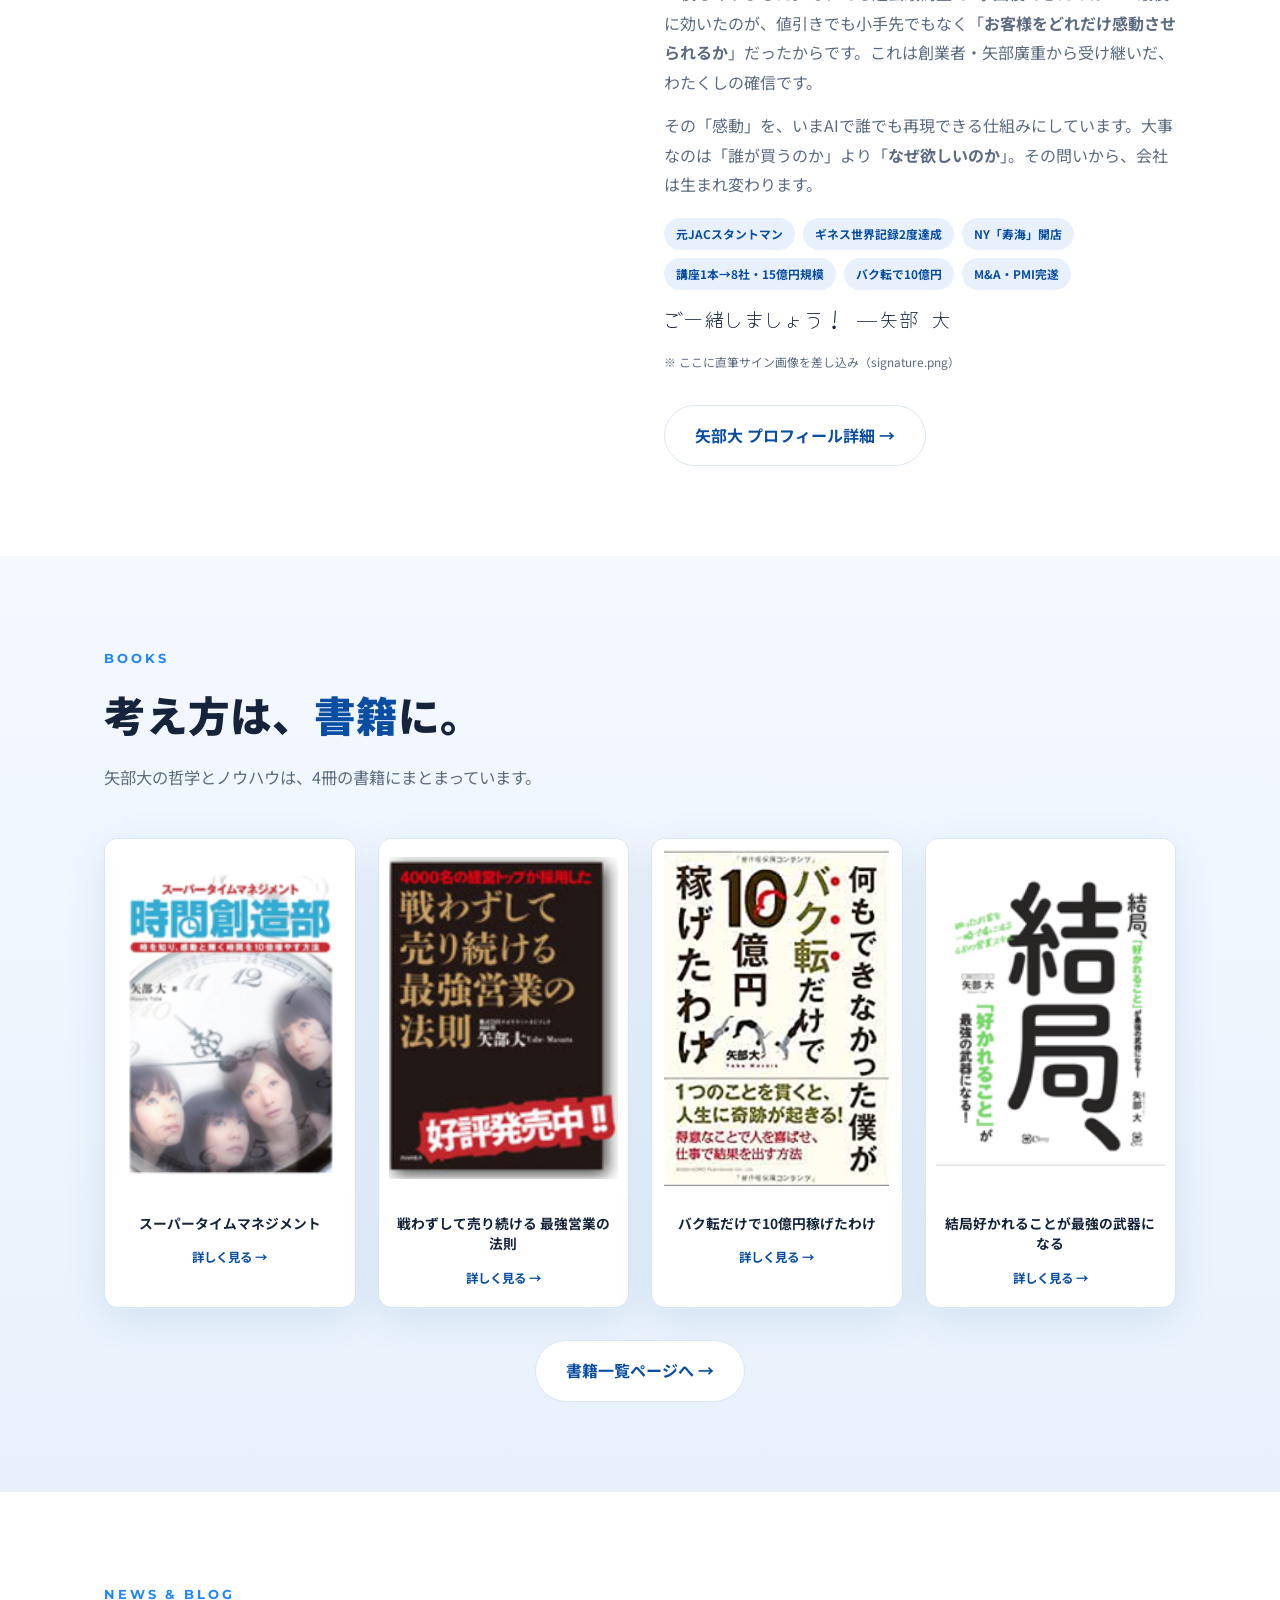
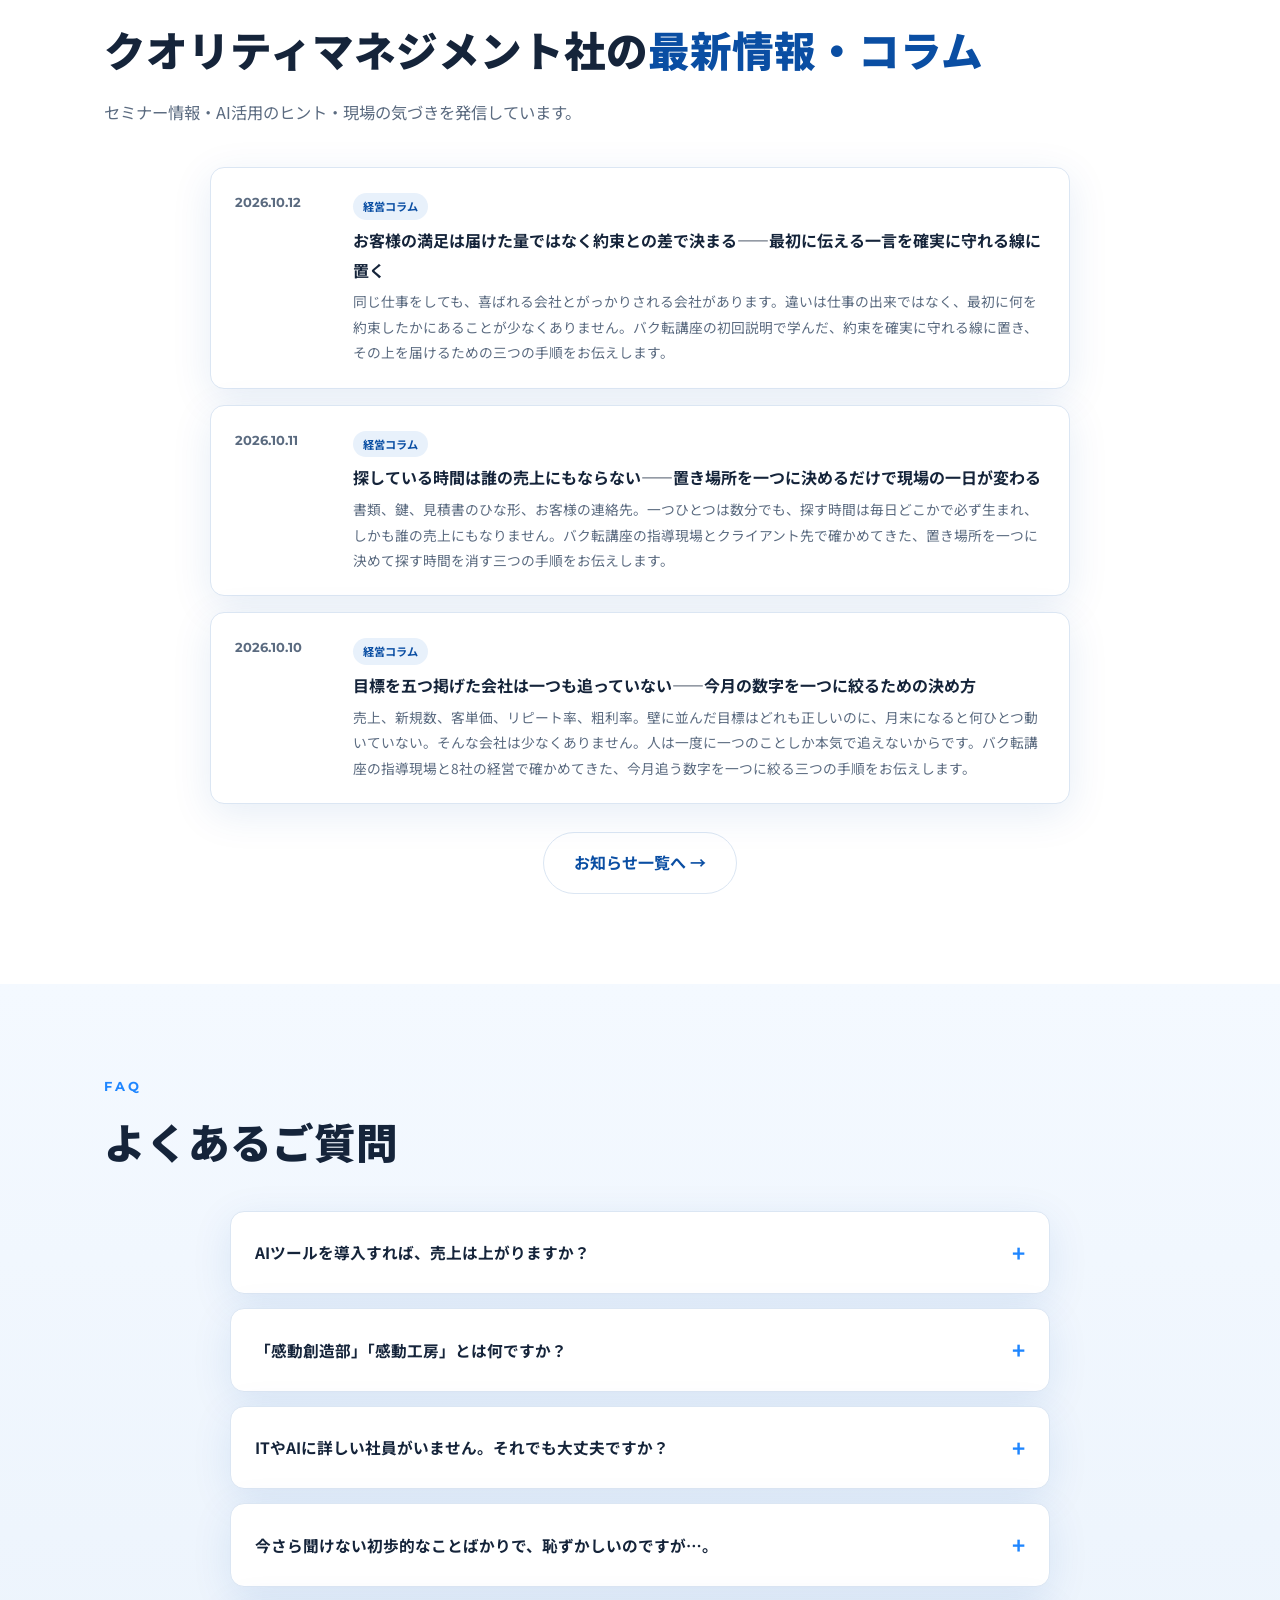
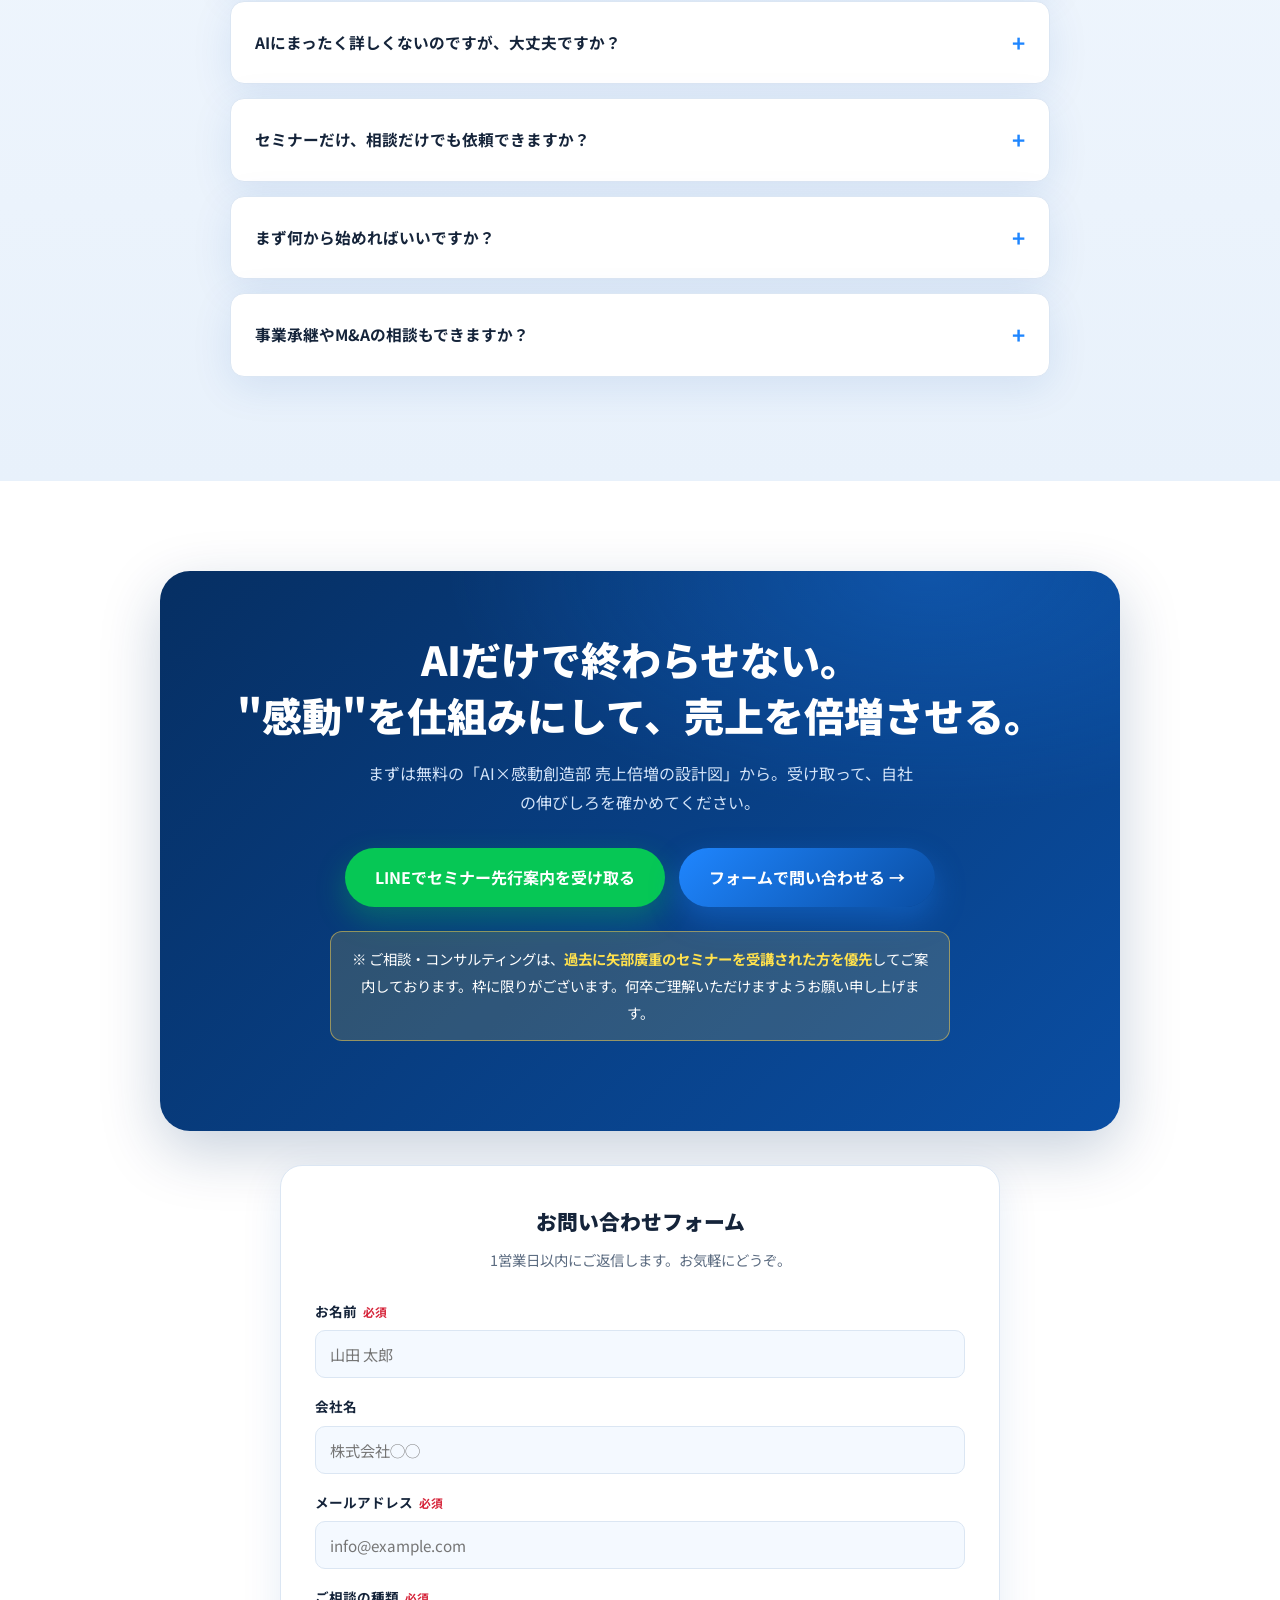
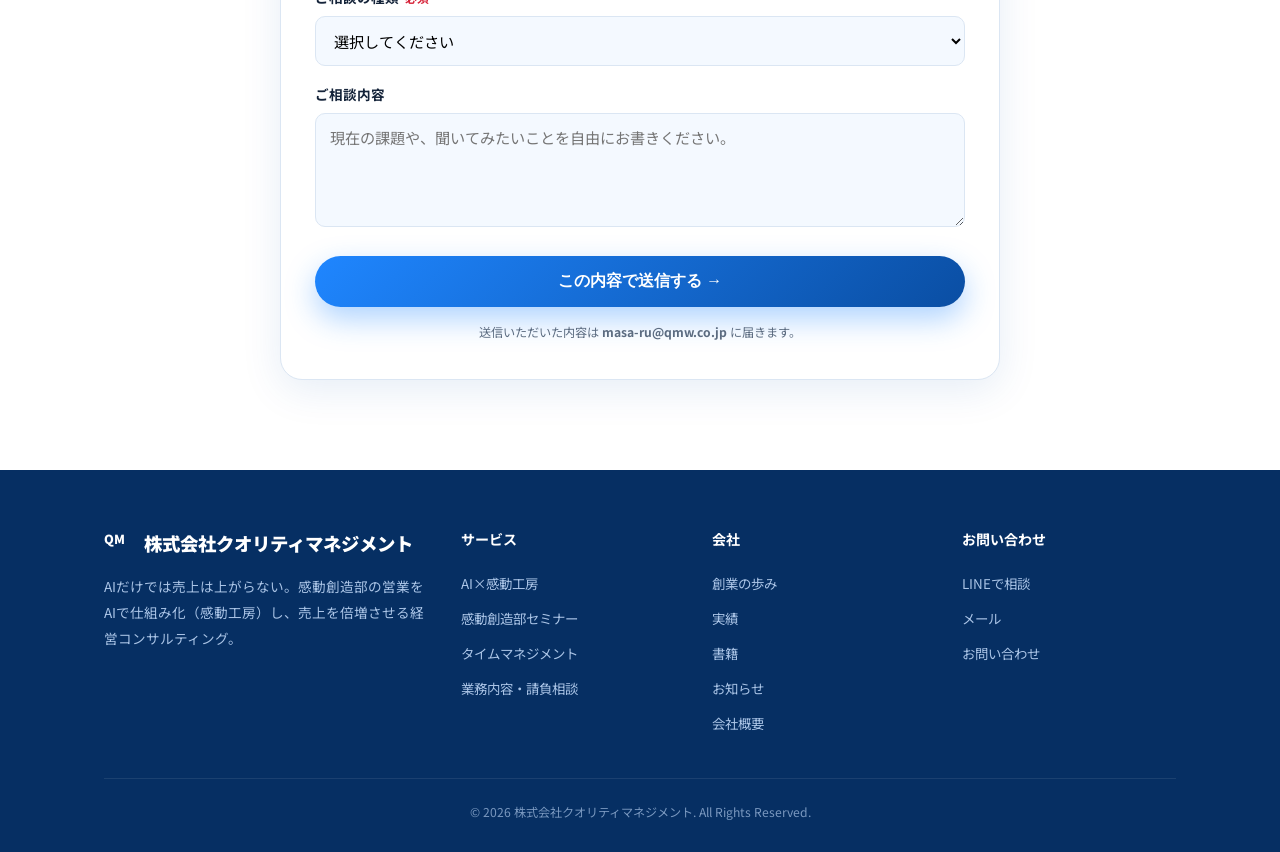
==== commit 189a14e8: "Update seminar date to Dec 1 2026 (Tue) Co-Authored-By: Claude Opus 5 <noreply@anthropic.com>" ====
--- a/index.html
+++ b/index.html
@@ -114,7 +114,7 @@
         <span style="background:#fff;border:1px solid var(--line);border-radius:999px;padding:8px 16px;font-size:.82rem;font-weight:800;box-shadow:0 4px 14px rgba(6,47,99,.08)">🎤 セミナー登壇300回+</span>
       </div>
       <div class="hero-btns">
-        <a href="#seminar" class="btn btn-primary">10/1（木）セミナーに申し込む →</a>
+        <a href="#seminar" class="btn btn-primary">12/1（火）セミナーに申し込む →</a>
         <a href="https://line.me/R/ti/p/%40171hzbls" target="_blank" rel="noopener" class="btn btn-line">LINEで案内を受け取る</a>
       </div>
       <p style="margin-top:14px;font-size:.78rem;color:var(--gray);letter-spacing:.02em">NHKで紹介 ｜ 月刊『致知』連載「社長の眼力」｜ TQCの元祖・創業1988年</p>
@@ -137,7 +137,7 @@
         <div style="color:#fff">
           <div style="font-weight:900;font-size:1.05rem;line-height:1.5">感動創造部セミナー（矢部大 登壇）</div>
           <div style="font-size:.95rem;font-weight:800;margin-top:4px;display:flex;gap:14px;flex-wrap:wrap;align-items:center">
-            <span>📅 2026年10月1日（木）19:00〜</span>
+            <span>📅 2026年12月1日（火）19:00〜</span>
             <span>💻 オンライン開催</span>
             <span>💴 参加費 3,000円</span>
             <span style="background:#d6243a;border-radius:8px;padding:4px 12px;font-size:.82rem;box-shadow:0 4px 14px rgba(214,36,58,.4)">限定3席</span>
@@ -519,7 +519,7 @@
         <div class="qm-field"><label>ご相談の種類<span class="req">必須</span></label>
           <select name="ご相談の種類" required>
             <option value="">選択してください</option>
-            <option>感動創造部セミナー（10/1）参加希望</option>
+            <option>感動創造部セミナー（12/1）参加希望</option>
             <option>AI×感動工房について</option>
             <option>タイムマネジメントセミナー</option>
             <option>無料特典（売上倍増の設計図）希望</option>
--- a/assets/style.css
+++ b/assets/style.css
@@ -372,3 +372,144 @@
   max-width:520px;
 }
 .blog-feedback .btn-line{display:inline-block}
+
+/* ============================================================
+   ブログ記事 読ませるための組版（2026.08 追加）
+   目的：無機質なテキストの塊をやめ、視線に緩急をつける
+============================================================ */
+
+/* --- 読了プログレスバー --- */
+.read-bar{position:fixed;top:0;left:0;height:4px;width:0;z-index:9999;
+  background:linear-gradient(90deg,var(--blue-bright),var(--gold));transition:width .1s linear}
+
+/* --- 記事ヘッダー --- */
+.article-card{padding:0;overflow:hidden}
+.art-hero{padding:38px 42px 30px;background:linear-gradient(160deg,#f6faff,#eaf3ff);
+  border-bottom:1px solid var(--line);position:relative}
+.art-hero::after{content:"";position:absolute;left:0;right:0;bottom:-1px;height:1px;
+  background:linear-gradient(90deg,var(--blue-bright),var(--gold),transparent)}
+.art-tags{display:flex;align-items:center;gap:10px;flex-wrap:wrap;margin-bottom:16px}
+.art-cat{background:var(--blue);color:#fff;font-size:.72rem;font-weight:900;
+  padding:5px 14px;border-radius:20px;letter-spacing:.04em}
+.art-date{font-family:"Montserrat",sans-serif;font-weight:800;color:var(--blue-bright);
+  font-size:.9rem;letter-spacing:.06em}
+.art-read{font-size:.78rem;color:var(--gray);background:#fff;border:1px solid var(--line);
+  border-radius:20px;padding:4px 12px;font-weight:700}
+.art-new{background:#ffe14d;color:#4a3800;font-size:.7rem;font-weight:900;
+  padding:4px 11px;border-radius:20px;letter-spacing:.06em}
+.article-card h2{font-size:clamp(1.55rem,3.6vw,2.2rem);line-height:1.5;margin-bottom:0}
+.art-lead{margin-top:20px;padding:18px 22px;background:#fff;border-radius:14px;
+  border-left:5px solid var(--gold);font-size:.95rem;line-height:1.95;color:#41506a;
+  box-shadow:0 6px 22px rgba(10,78,163,.07)}
+
+/* --- 本文の器 --- */
+.article-body{padding:38px 42px 10px;max-width:760px;margin:0 auto}
+.article-body p{color:#2f3d54;font-size:1.02rem;line-height:2.05;margin-bottom:26px}
+.article-body > p:first-of-type::first-letter{
+  float:left;font-size:3.4rem;line-height:.95;font-weight:900;color:var(--blue);
+  margin:6px 10px 0 0;font-family:"Noto Sans JP",sans-serif}
+.article-source{padding:0 42px 38px;max-width:760px;margin:0 auto}
+@media(max-width:640px){
+  .art-hero{padding:26px 20px 22px}
+  .article-body{padding:26px 20px 6px}
+  .article-source{padding:0 20px 26px}
+  .article-body p{font-size:.98rem;line-height:1.98;margin-bottom:22px}
+}
+
+/* --- 記事内 見出し --- */
+.al-h{font-size:1.22rem;font-weight:900;color:var(--ink);line-height:1.6;
+  margin:44px 0 20px;padding-left:16px;border-left:6px solid var(--blue);position:relative}
+.al-h small{display:block;font-family:"Montserrat",sans-serif;font-size:.7rem;
+  color:var(--blue-bright);letter-spacing:.12em;font-weight:800;margin-bottom:5px}
+
+/* --- プルクオート（強い一言を大きく見せる） --- */
+.al-quote{margin:36px 0;padding:30px 28px 28px;border-radius:20px;position:relative;
+  background:linear-gradient(155deg,var(--blue-deep),#0a3f80);color:#fff;
+  box-shadow:var(--shadow-strong)}
+.al-quote::before{content:"\201C";position:absolute;top:2px;left:18px;font-size:4.4rem;
+  font-family:Georgia,serif;color:rgba(255,255,255,.22);line-height:1}
+.al-quote p{position:relative;font-size:1.22rem;font-weight:800;line-height:1.85;
+  color:#fff;margin:0 0 10px}
+.al-quote cite{display:block;font-style:normal;font-size:.82rem;color:#a8ccf5;font-weight:700}
+@media(max-width:640px){.al-quote p{font-size:1.06rem}}
+
+/* --- 証言ボックス（言われた言葉） --- */
+.al-voice{margin:30px 0;display:flex;gap:14px;align-items:flex-start;
+  background:#fffdf2;border:1.5px solid #f0e2a8;border-radius:18px;padding:22px 24px}
+.al-voice .vi{flex:0 0 42px;height:42px;border-radius:50%;display:grid;place-items:center;
+  background:var(--gold);color:#fff;font-size:1.2rem;font-weight:900}
+.al-voice .vt{font-size:1.02rem;font-weight:800;color:#5c4a12;line-height:1.8;margin:0 0 4px}
+.al-voice .vs{font-size:.8rem;color:#8a7a45;margin:0}
+
+/* --- 数字ハイライト --- */
+.al-nums{display:grid;grid-template-columns:repeat(auto-fit,minmax(150px,1fr));gap:14px;margin:34px 0}
+.al-num{background:#fff;border:1.5px solid var(--line);border-radius:18px;padding:22px 18px;
+  text-align:center;box-shadow:var(--shadow);transition:.2s}
+.al-num:hover{transform:translateY(-3px);border-color:var(--blue-bright)}
+.al-num b{display:block;font-family:"Montserrat",sans-serif;font-size:2.2rem;font-weight:800;
+  color:var(--blue);line-height:1.1;margin-bottom:6px}
+.al-num b .u{font-size:1rem;margin-left:2px}
+.al-num span{display:block;font-size:.8rem;color:var(--gray);font-weight:700;line-height:1.6}
+
+/* --- 年表・タイムライン --- */
+.al-time{margin:34px 0;position:relative;padding-left:30px}
+.al-time::before{content:"";position:absolute;left:8px;top:8px;bottom:8px;width:3px;
+  background:linear-gradient(180deg,var(--blue-bright),var(--gold));border-radius:3px}
+.al-time .ti{position:relative;margin-bottom:20px;background:#fff;border:1px solid var(--line);
+  border-radius:14px;padding:16px 20px;box-shadow:var(--shadow)}
+.al-time .ti::before{content:"";position:absolute;left:-27px;top:22px;width:13px;height:13px;
+  border-radius:50%;background:var(--blue);border:3px solid #fff;box-shadow:0 0 0 2px var(--blue-bright)}
+.al-time .ti.hot::before{background:var(--gold);box-shadow:0 0 0 2px var(--gold)}
+.al-time .ty{font-family:"Montserrat",sans-serif;font-weight:800;color:var(--blue-bright);
+  font-size:.88rem;letter-spacing:.05em;margin-bottom:3px}
+.al-time .tx{font-size:.93rem;line-height:1.75;color:#2f3d54}
+.al-time .tgap{margin:-6px 0 20px -2px;font-family:"Montserrat",sans-serif;font-weight:800;
+  color:var(--gold);font-size:.82rem;letter-spacing:.08em}
+
+/* --- ポイントボックス（3色） --- */
+.al-points{display:grid;gap:12px;margin:32px 0}
+.al-pt{border-radius:16px;padding:18px 22px;border-left:5px solid;line-height:1.85;font-size:.94rem}
+.al-pt b{display:block;font-size:1rem;margin-bottom:5px}
+.al-pt.b{background:#eef5ff;border-color:var(--blue);color:#2c4260}
+.al-pt.b b{color:var(--blue)}
+.al-pt.g{background:#fff8e1;border-color:var(--gold);color:#5f5220}
+.al-pt.g b{color:#a8861a}
+.al-pt.r{background:#fdecee;border-color:#d6243a;color:#63323a}
+.al-pt.r b{color:#d6243a}
+
+/* --- Before / After --- */
+.al-ba{display:grid;grid-template-columns:1fr auto 1fr;gap:12px;align-items:stretch;margin:32px 0}
+.al-ba .bx{border-radius:16px;padding:20px 20px;font-size:.92rem;line-height:1.8}
+.al-ba .bx.before{background:#f4f5f7;color:#5a6675}
+.al-ba .bx.after{background:#e9f7ef;color:#28553f}
+.al-ba .bx h5{font-family:"Montserrat",sans-serif;font-size:.76rem;letter-spacing:.1em;
+  font-weight:800;margin-bottom:9px}
+.al-ba .bx.before h5{color:#8a95a4}
+.al-ba .bx.after h5{color:#0a8a4e}
+.al-ba .ar{display:grid;place-items:center;color:var(--gold);font-size:1.5rem;font-weight:900}
+@media(max-width:600px){
+  .al-ba{grid-template-columns:1fr}
+  .al-ba .ar{transform:rotate(90deg);padding:2px 0}
+}
+
+/* --- 締めの一行 --- */
+.al-end{margin:40px 0 6px;padding:26px 24px;border-radius:18px;text-align:center;
+  background:linear-gradient(160deg,#fffdf4,#fff6dd);border:1.5px solid #f0e2a8}
+.al-end p{font-size:1.06rem;font-weight:800;color:#5c4a12;line-height:1.9;margin:0}
+
+/* --- 前後の記事ナビ --- */
+.post-nav{display:grid;grid-template-columns:1fr 1fr;gap:14px;margin-top:26px}
+.post-nav a{background:#fff;border:1px solid var(--line);border-radius:16px;padding:18px 20px;
+  box-shadow:var(--shadow);transition:.2s;display:block}
+.post-nav a:hover{transform:translateY(-3px);border-color:var(--blue-bright)}
+.post-nav .lb{font-family:"Montserrat",sans-serif;font-size:.72rem;font-weight:800;
+  color:var(--blue-bright);letter-spacing:.08em;margin-bottom:7px}
+.post-nav .tt{font-size:.88rem;font-weight:700;line-height:1.65;color:var(--ink)}
+.post-nav .nx{text-align:right}
+@media(max-width:600px){.post-nav{grid-template-columns:1fr}.post-nav .nx{text-align:left}}
+
+/* --- 一覧の NEW バッジ --- */
+.post{position:relative}
+.post .newflag{position:absolute;top:-8px;left:-6px;background:#ff4d4d;color:#fff;
+  font-size:.62rem;font-weight:900;padding:3px 9px;border-radius:20px;letter-spacing:.06em;
+  box-shadow:0 4px 12px rgba(255,77,77,.4)}
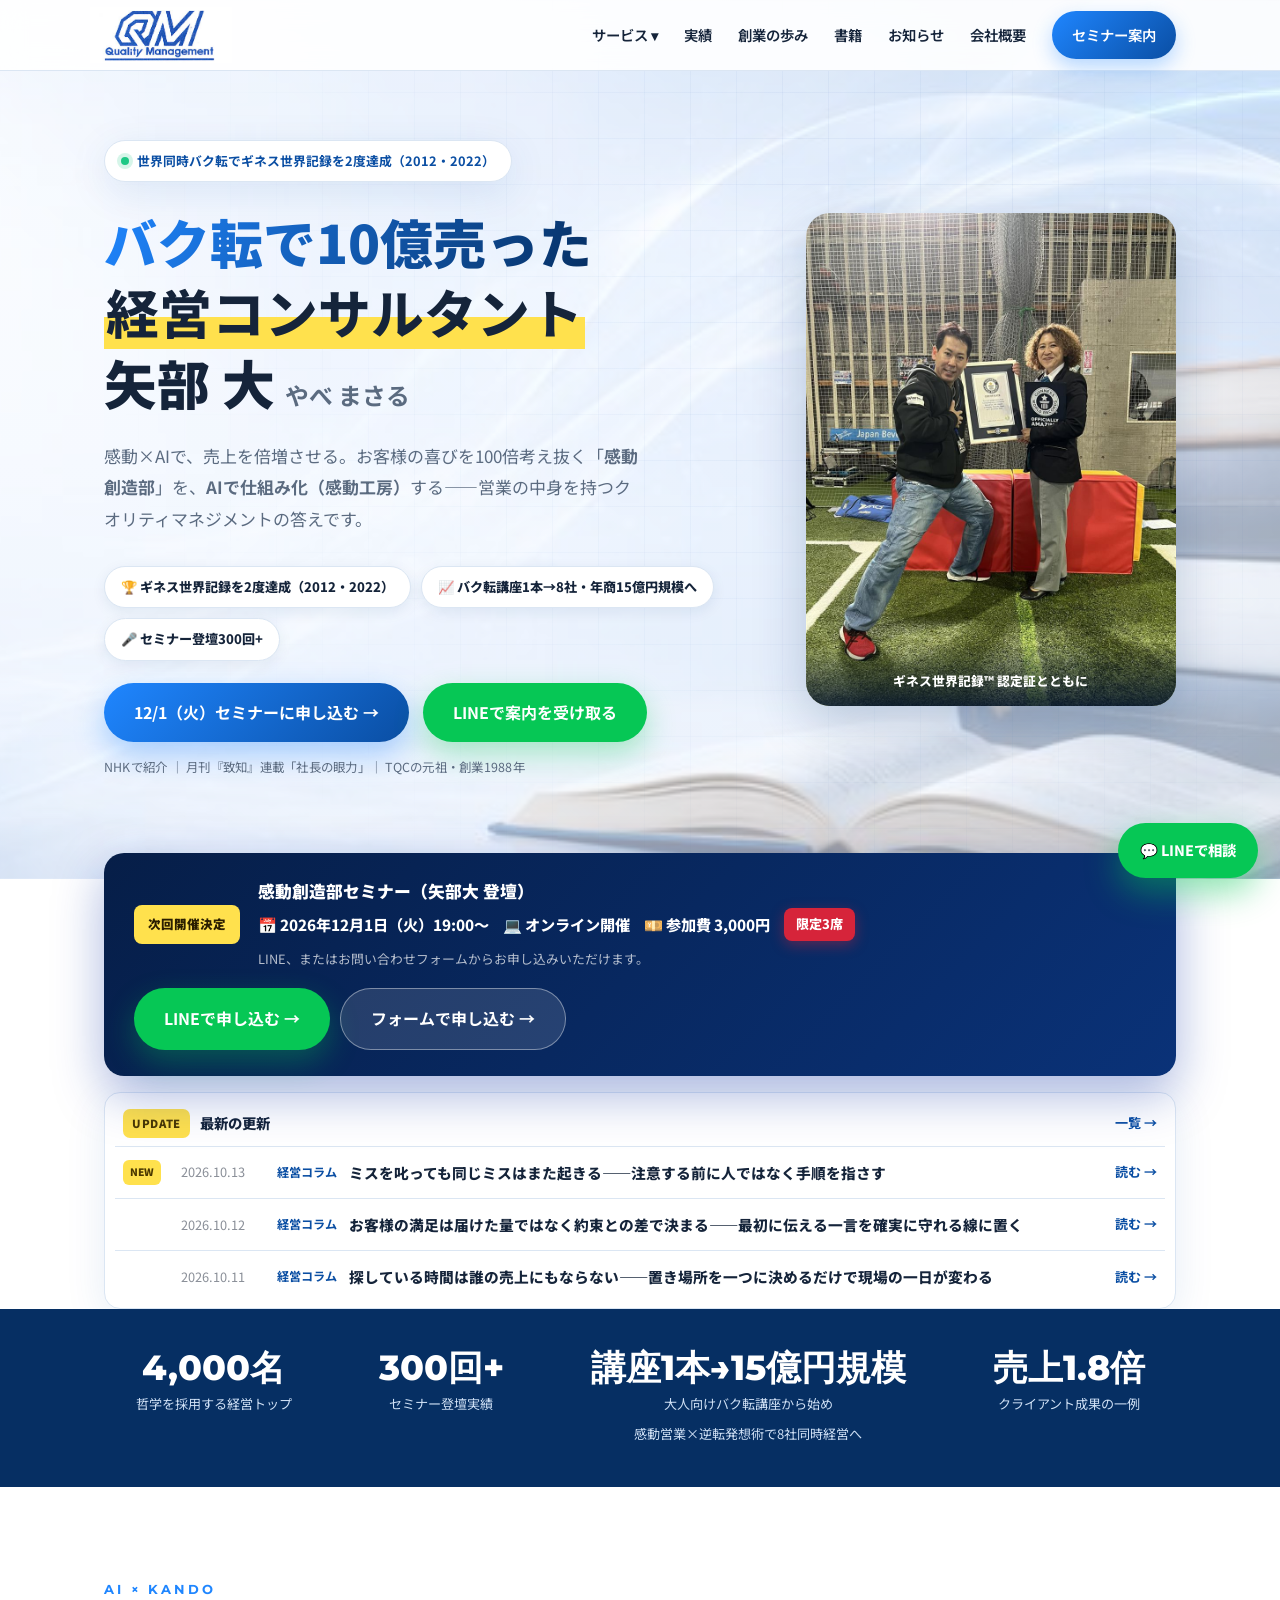
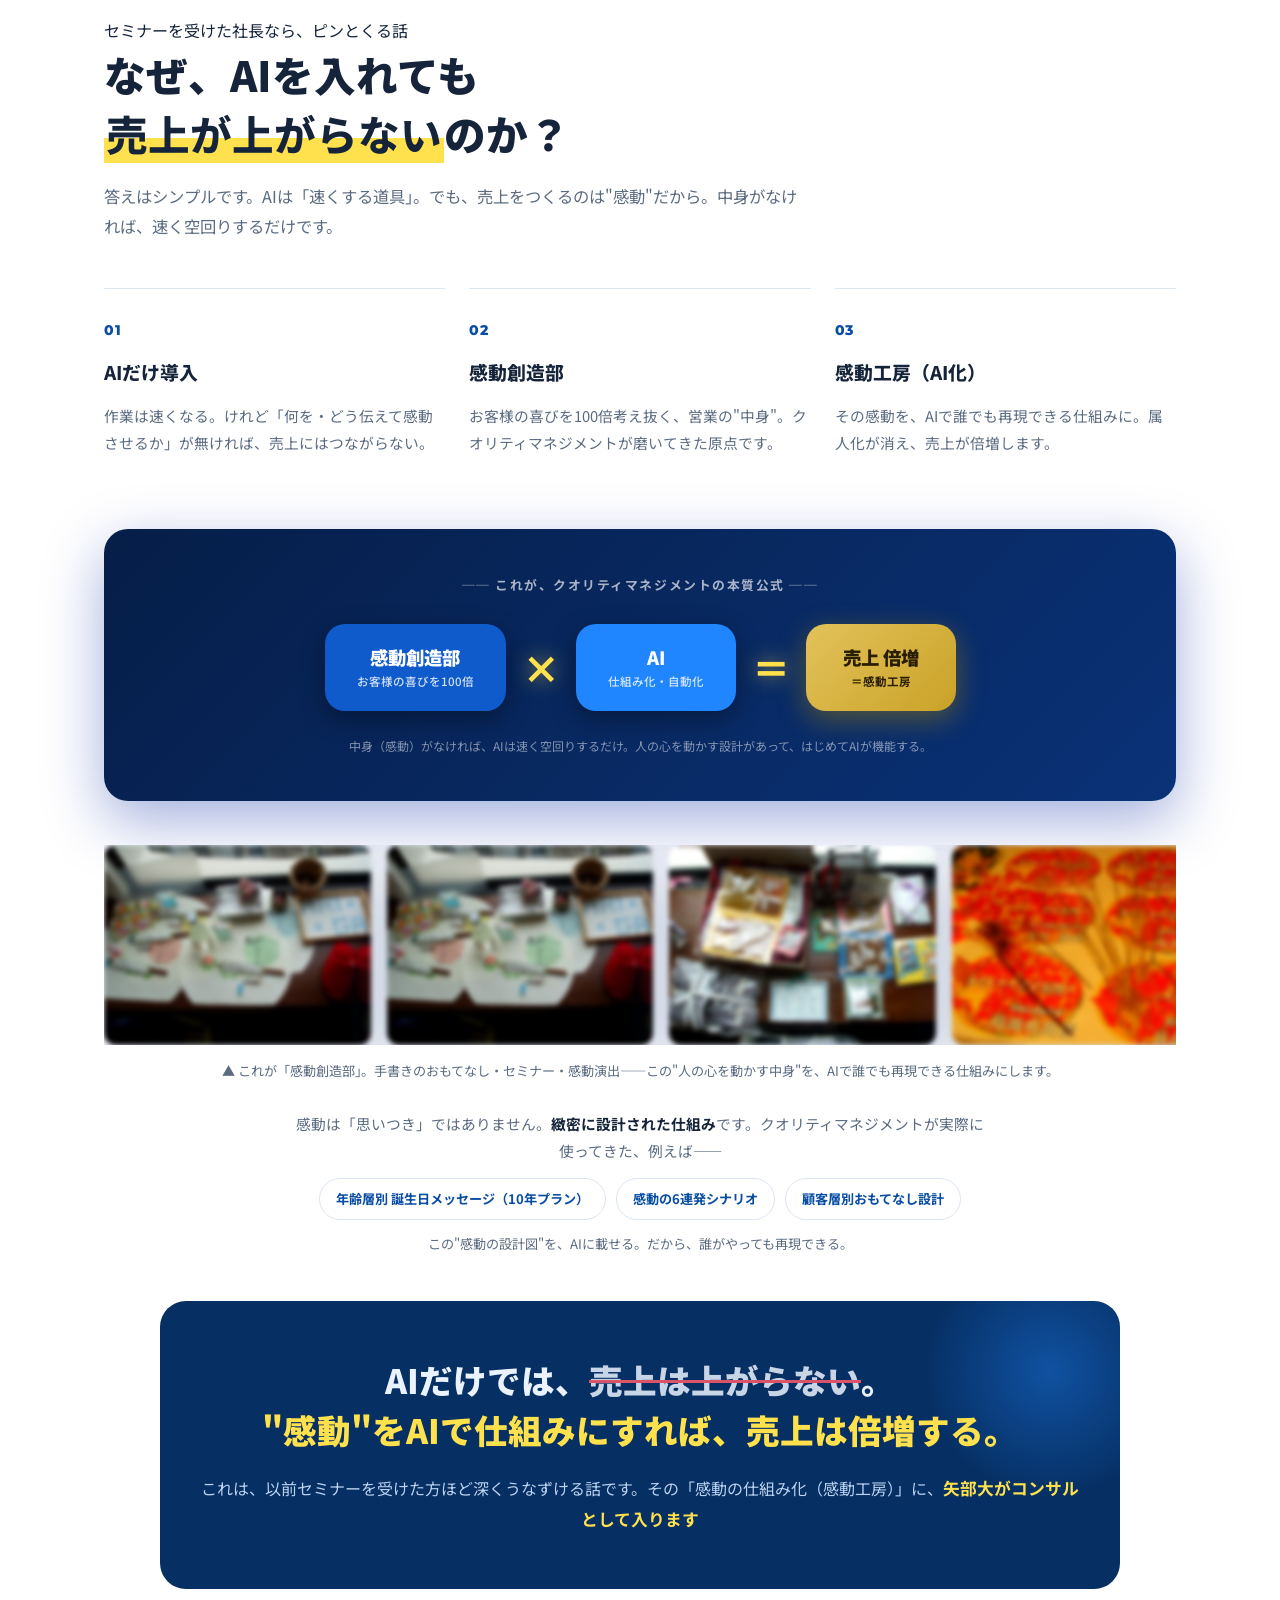
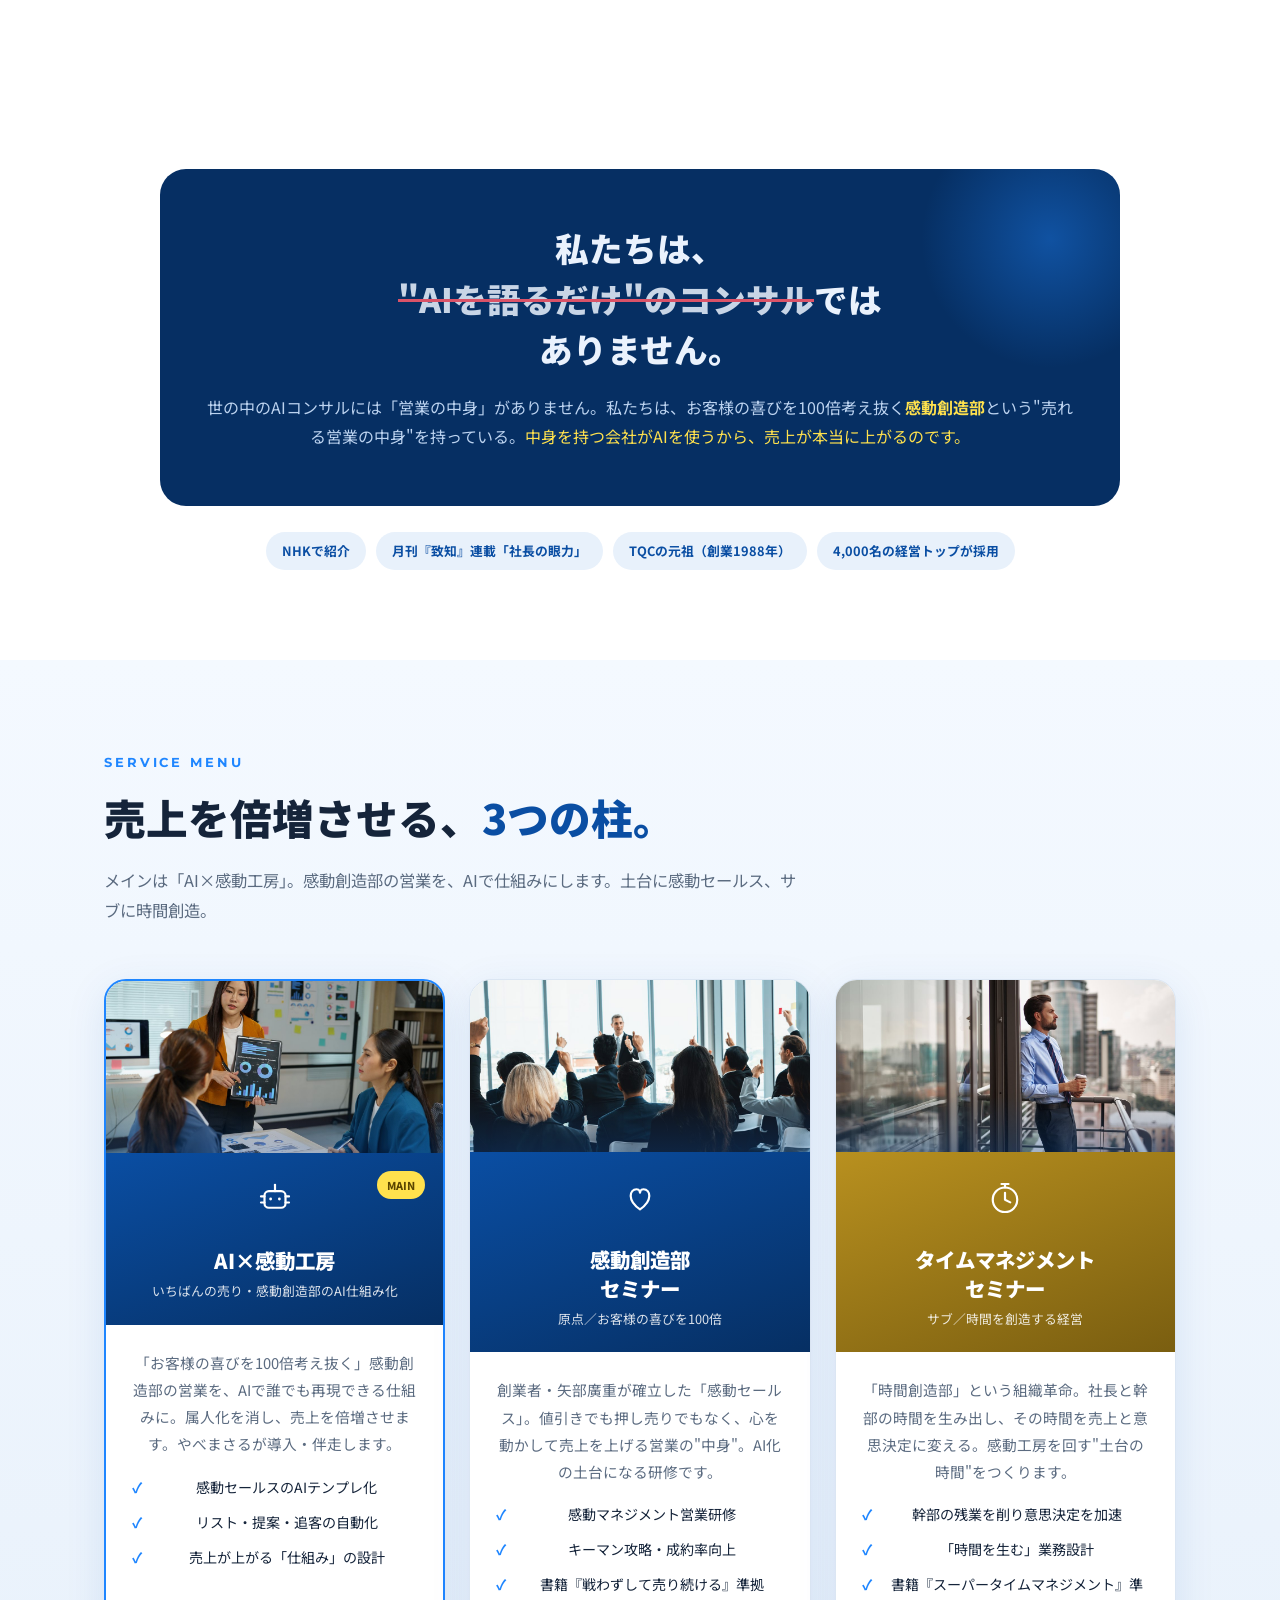
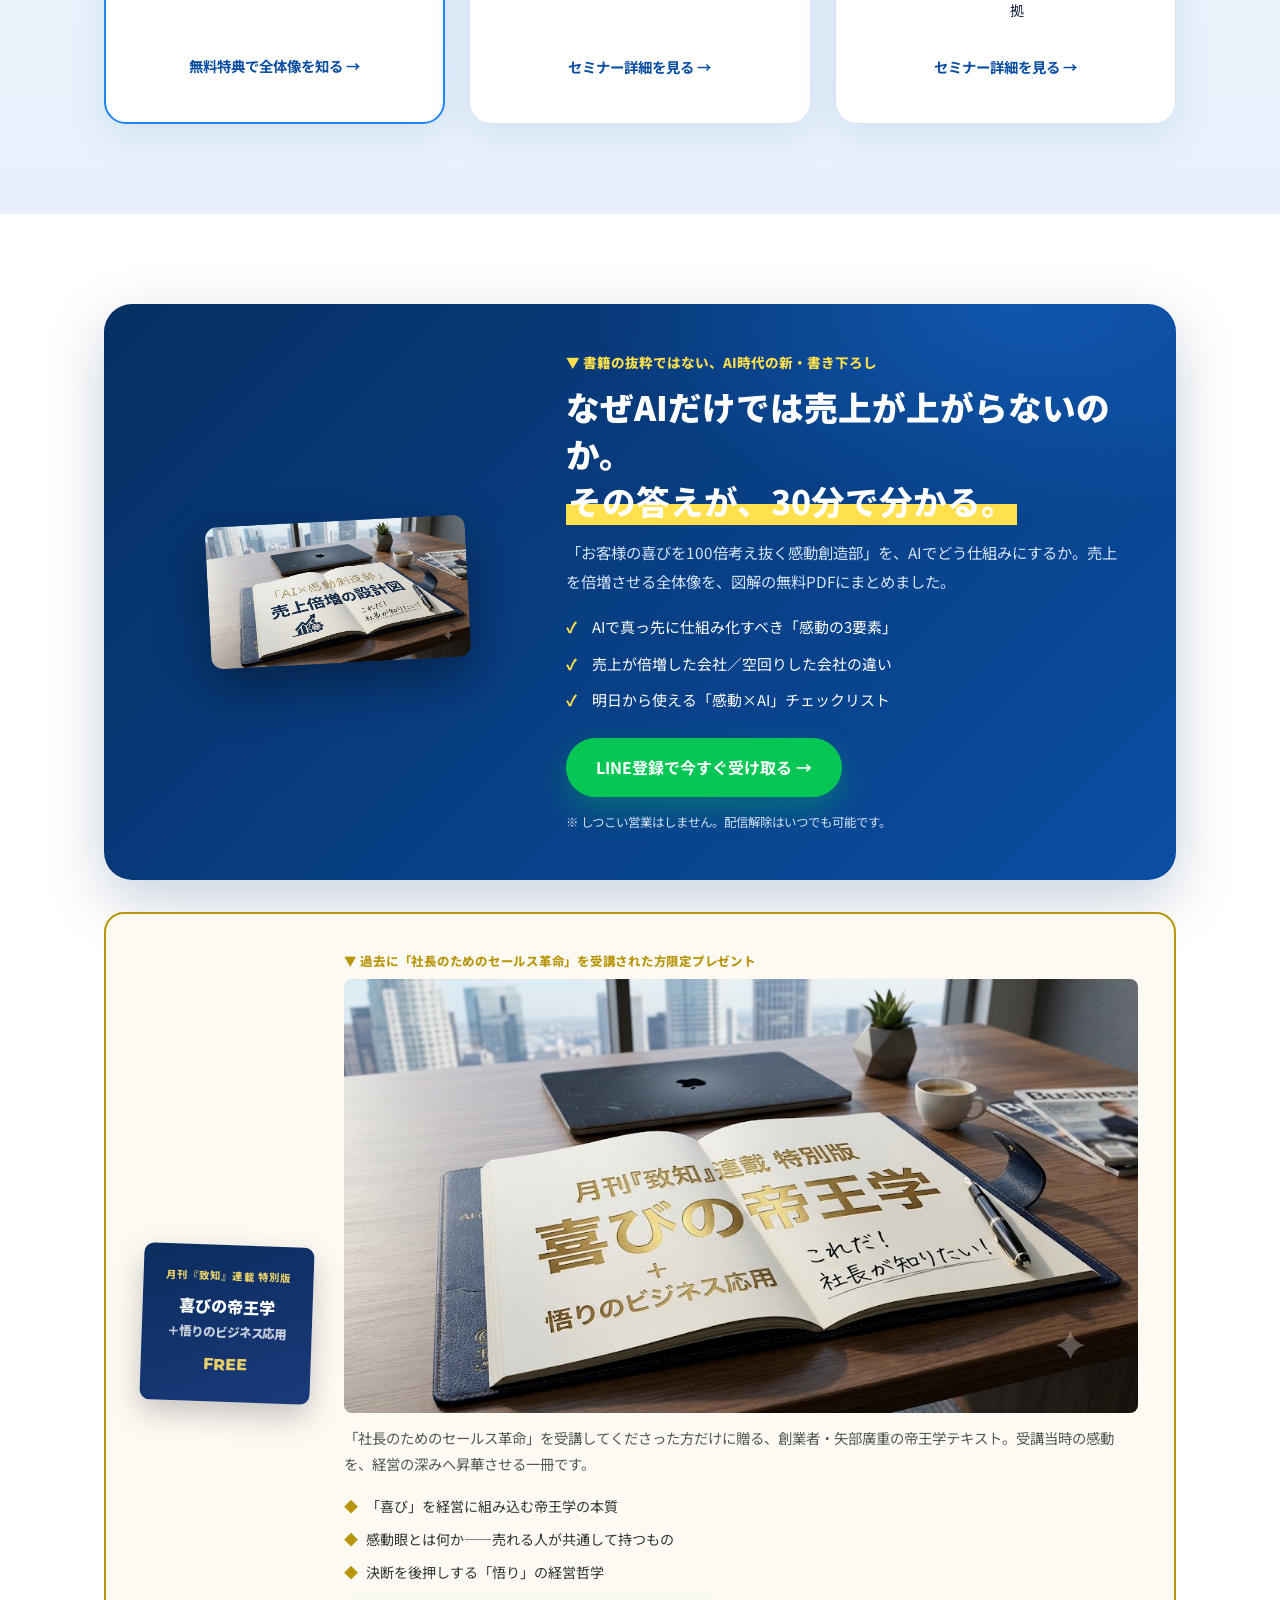
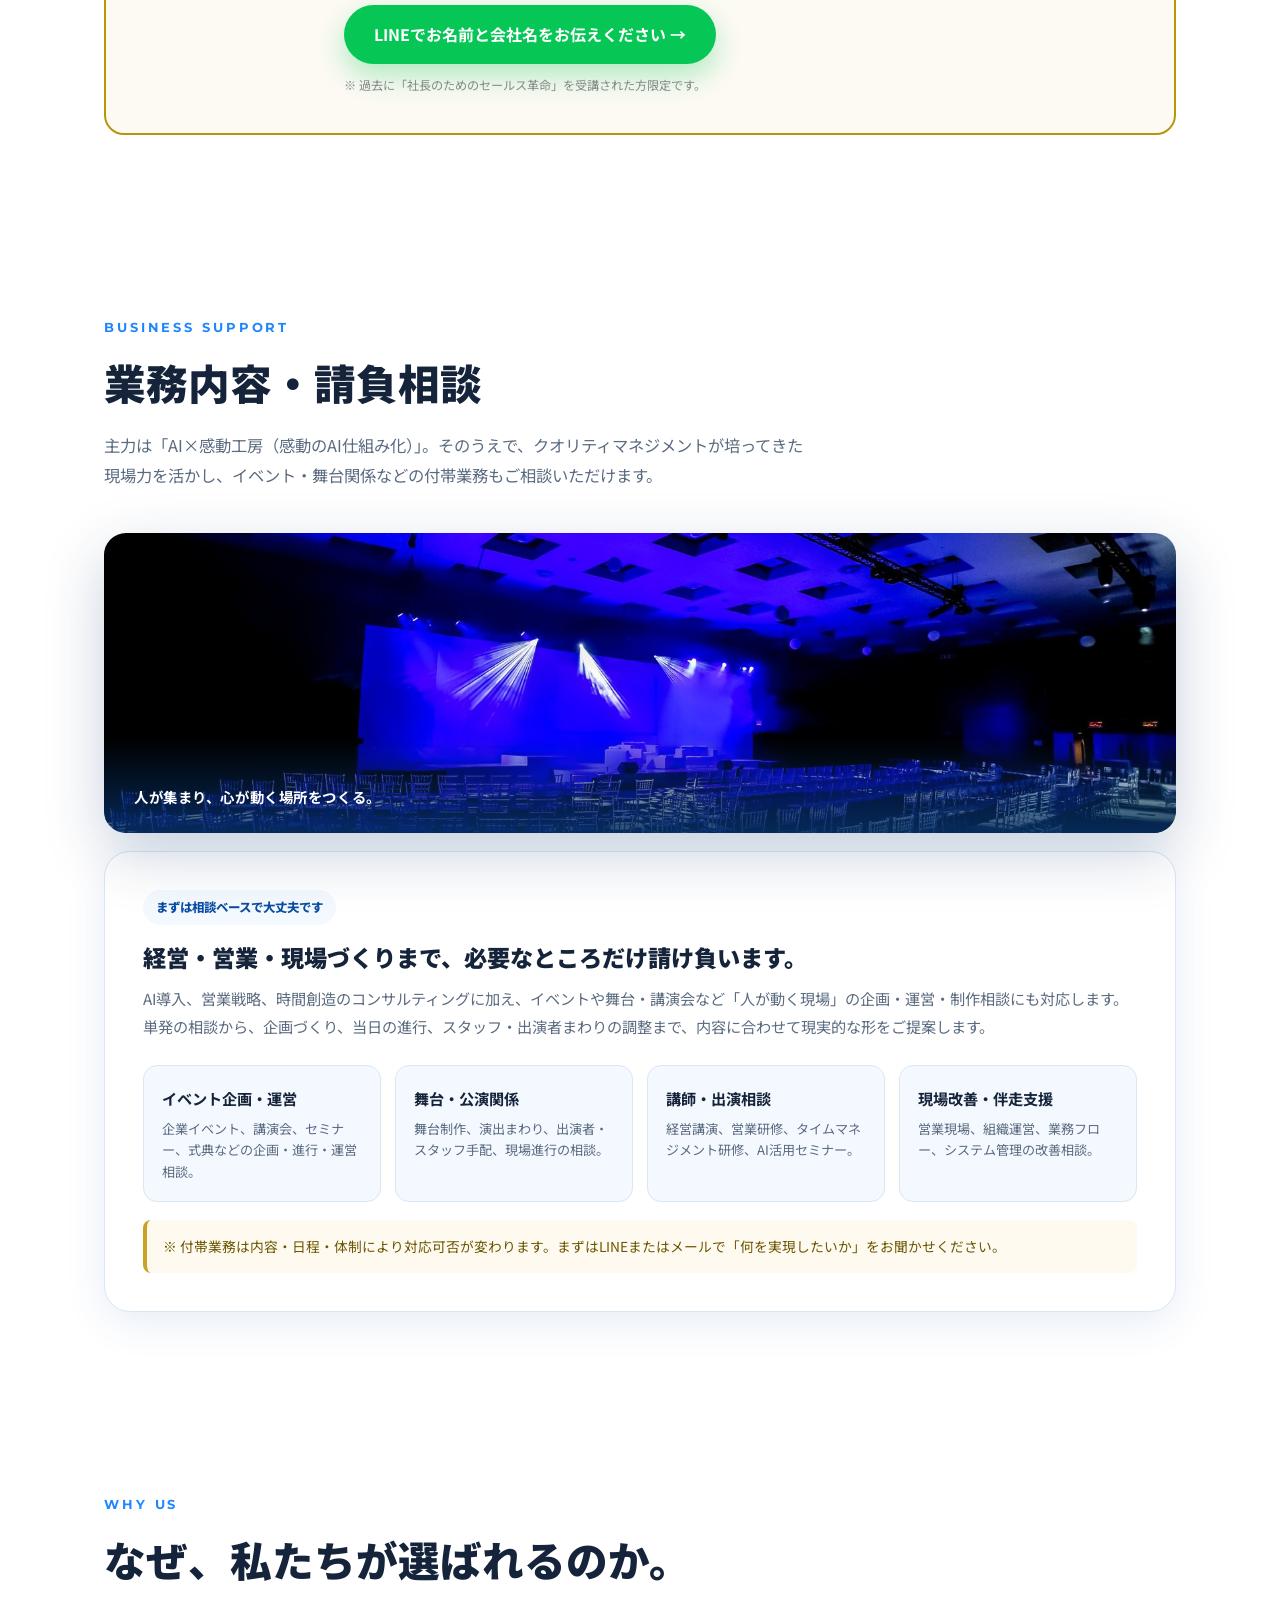
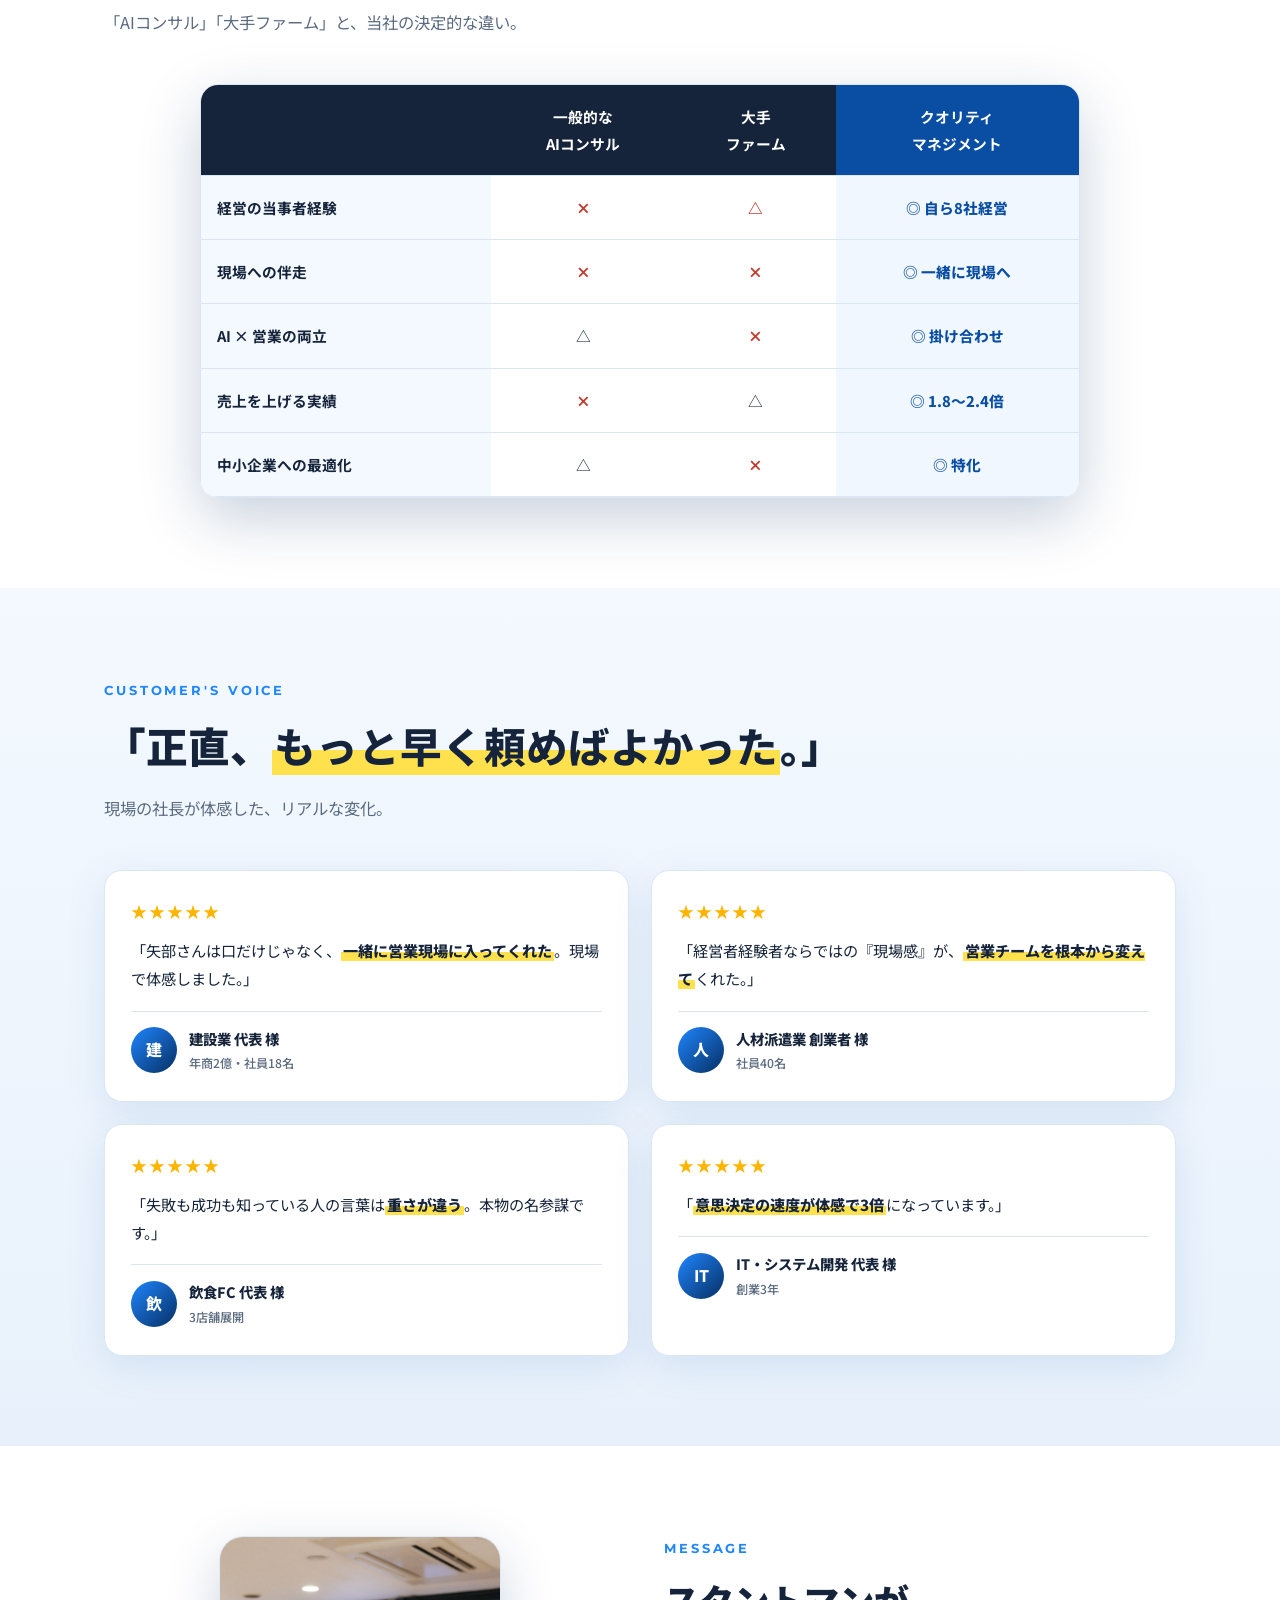
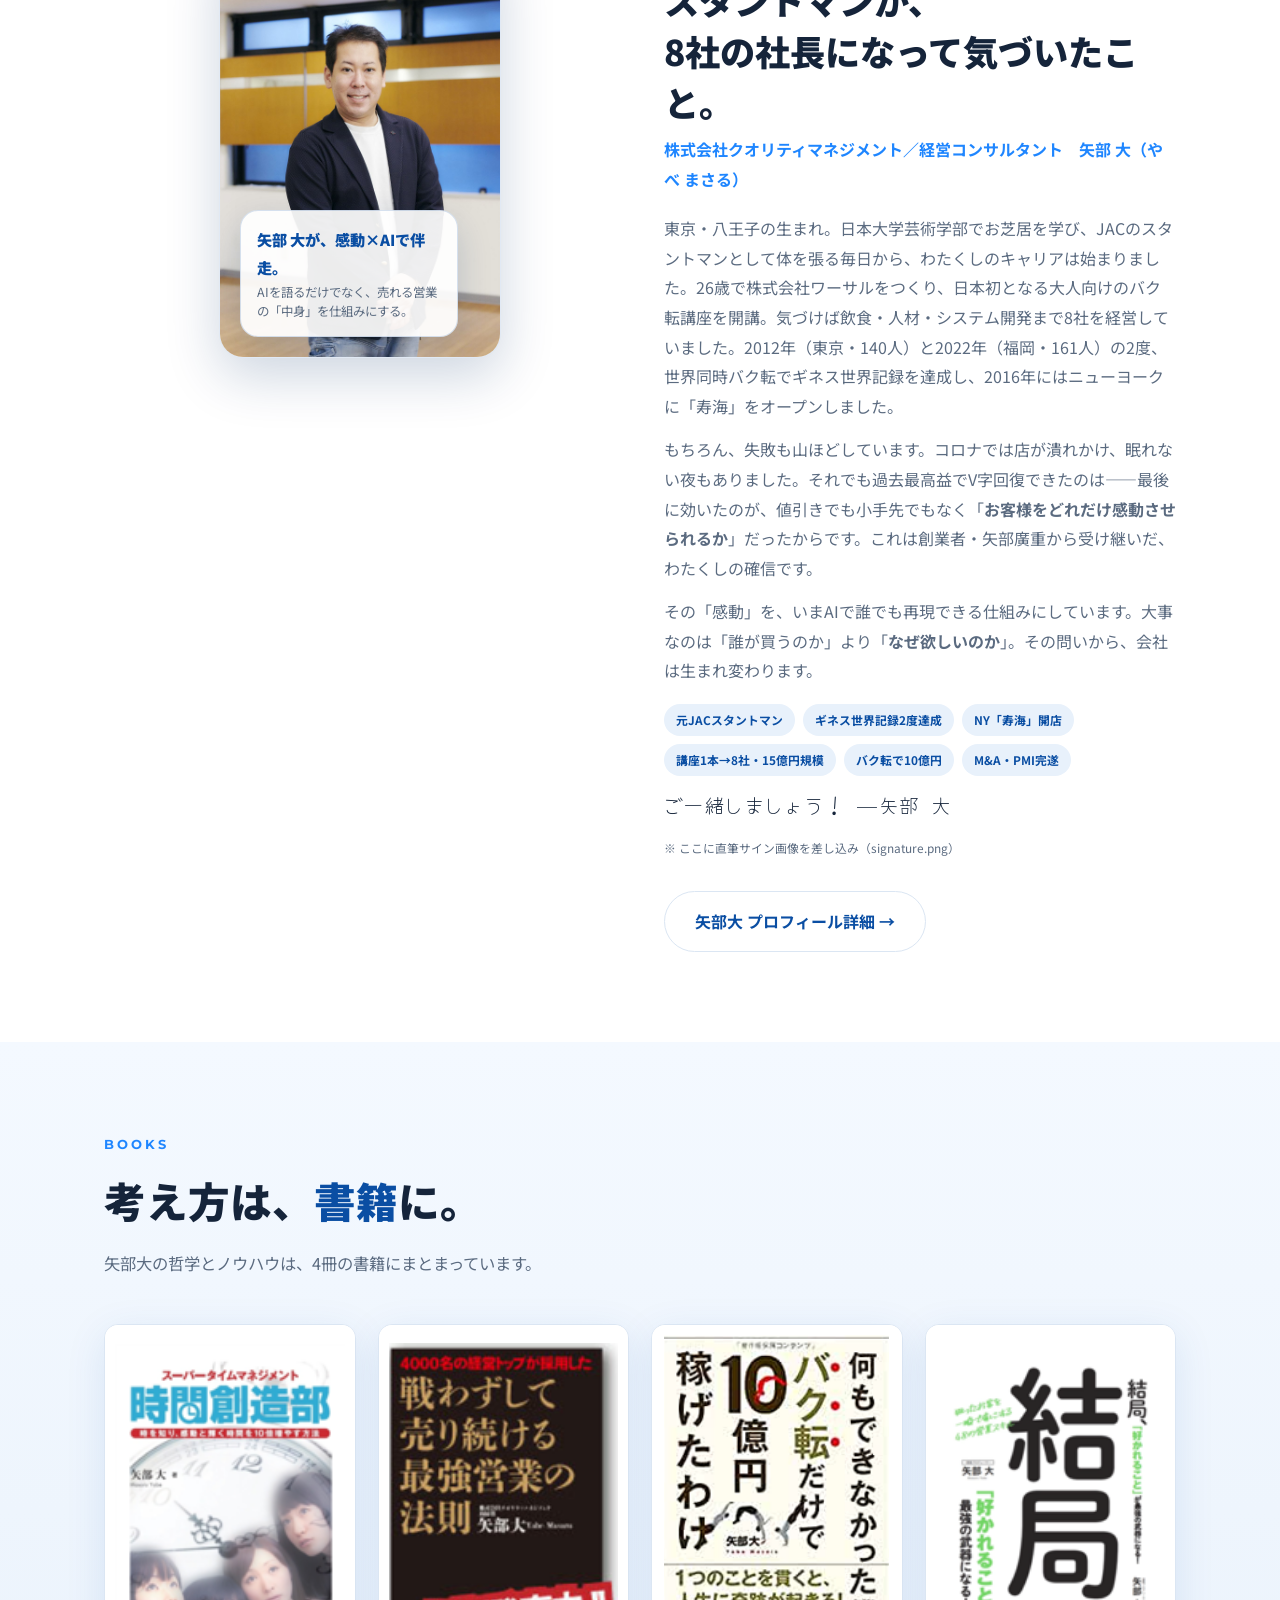
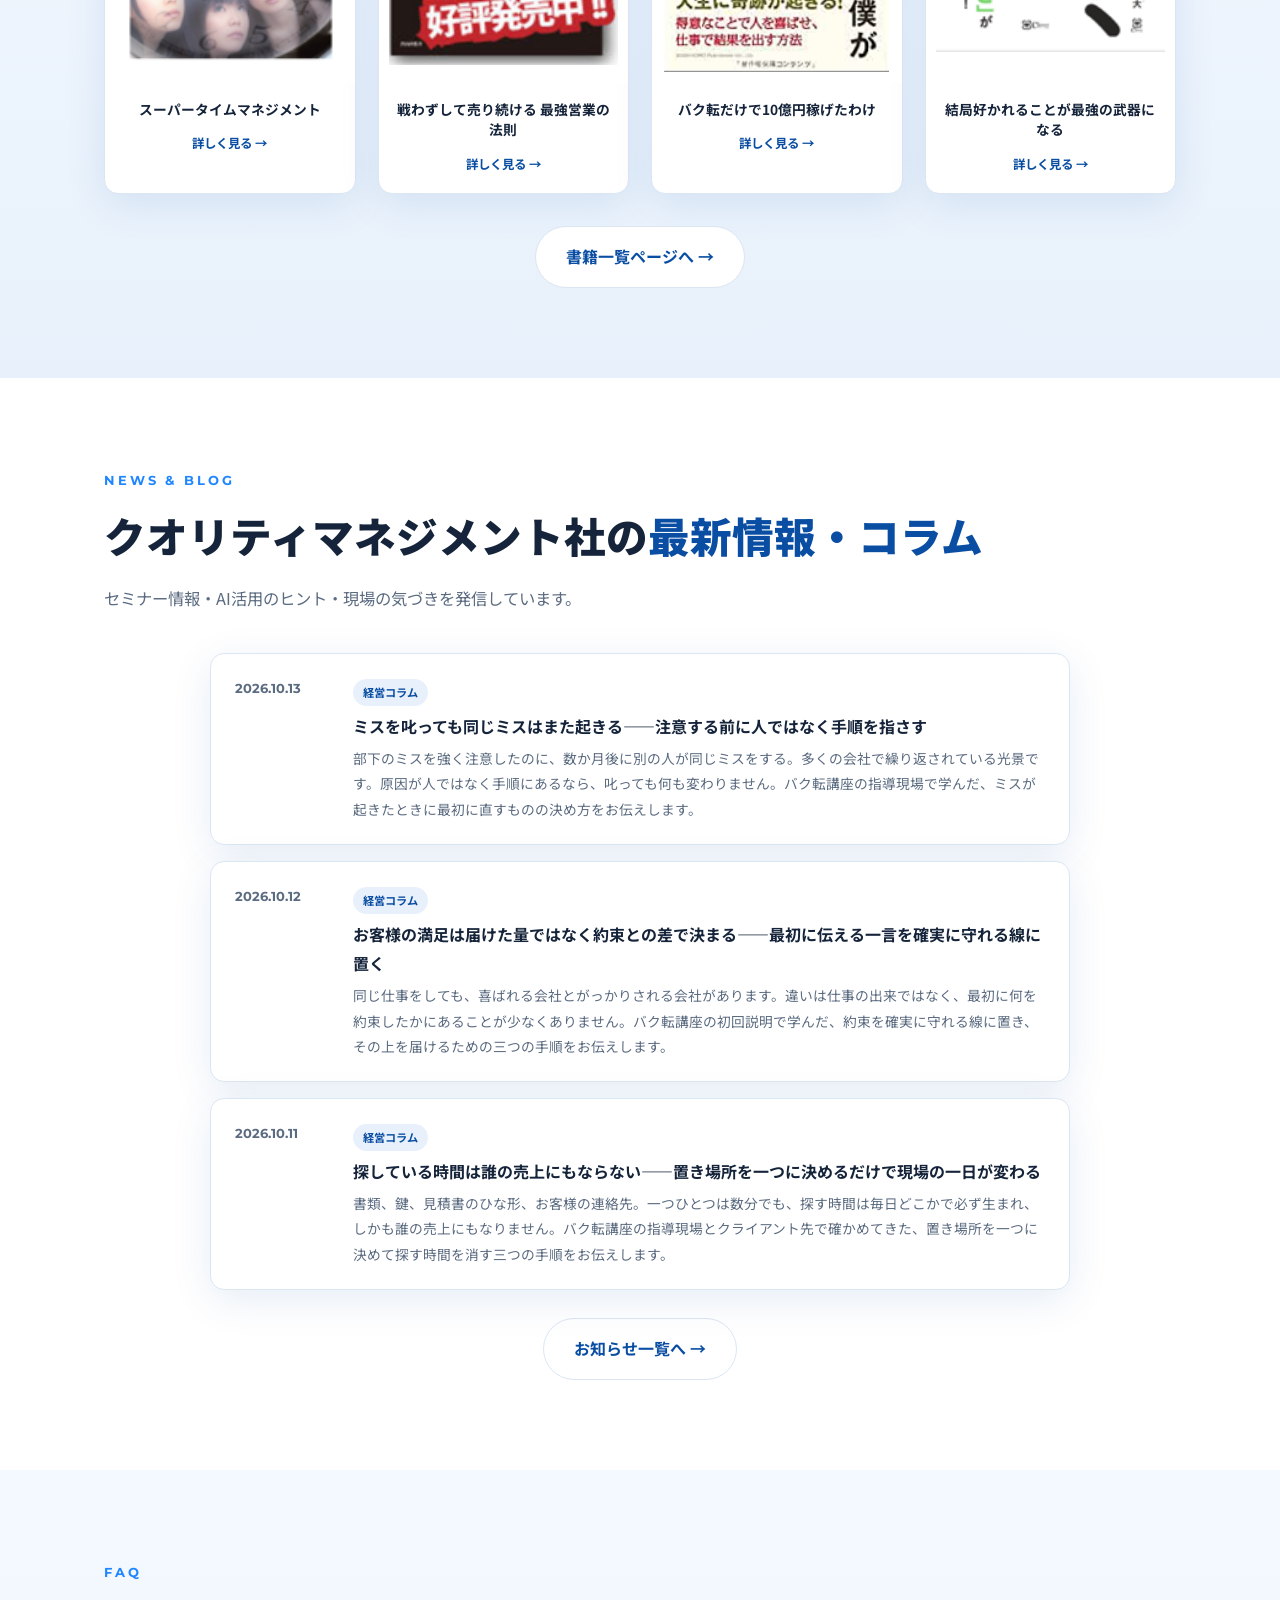
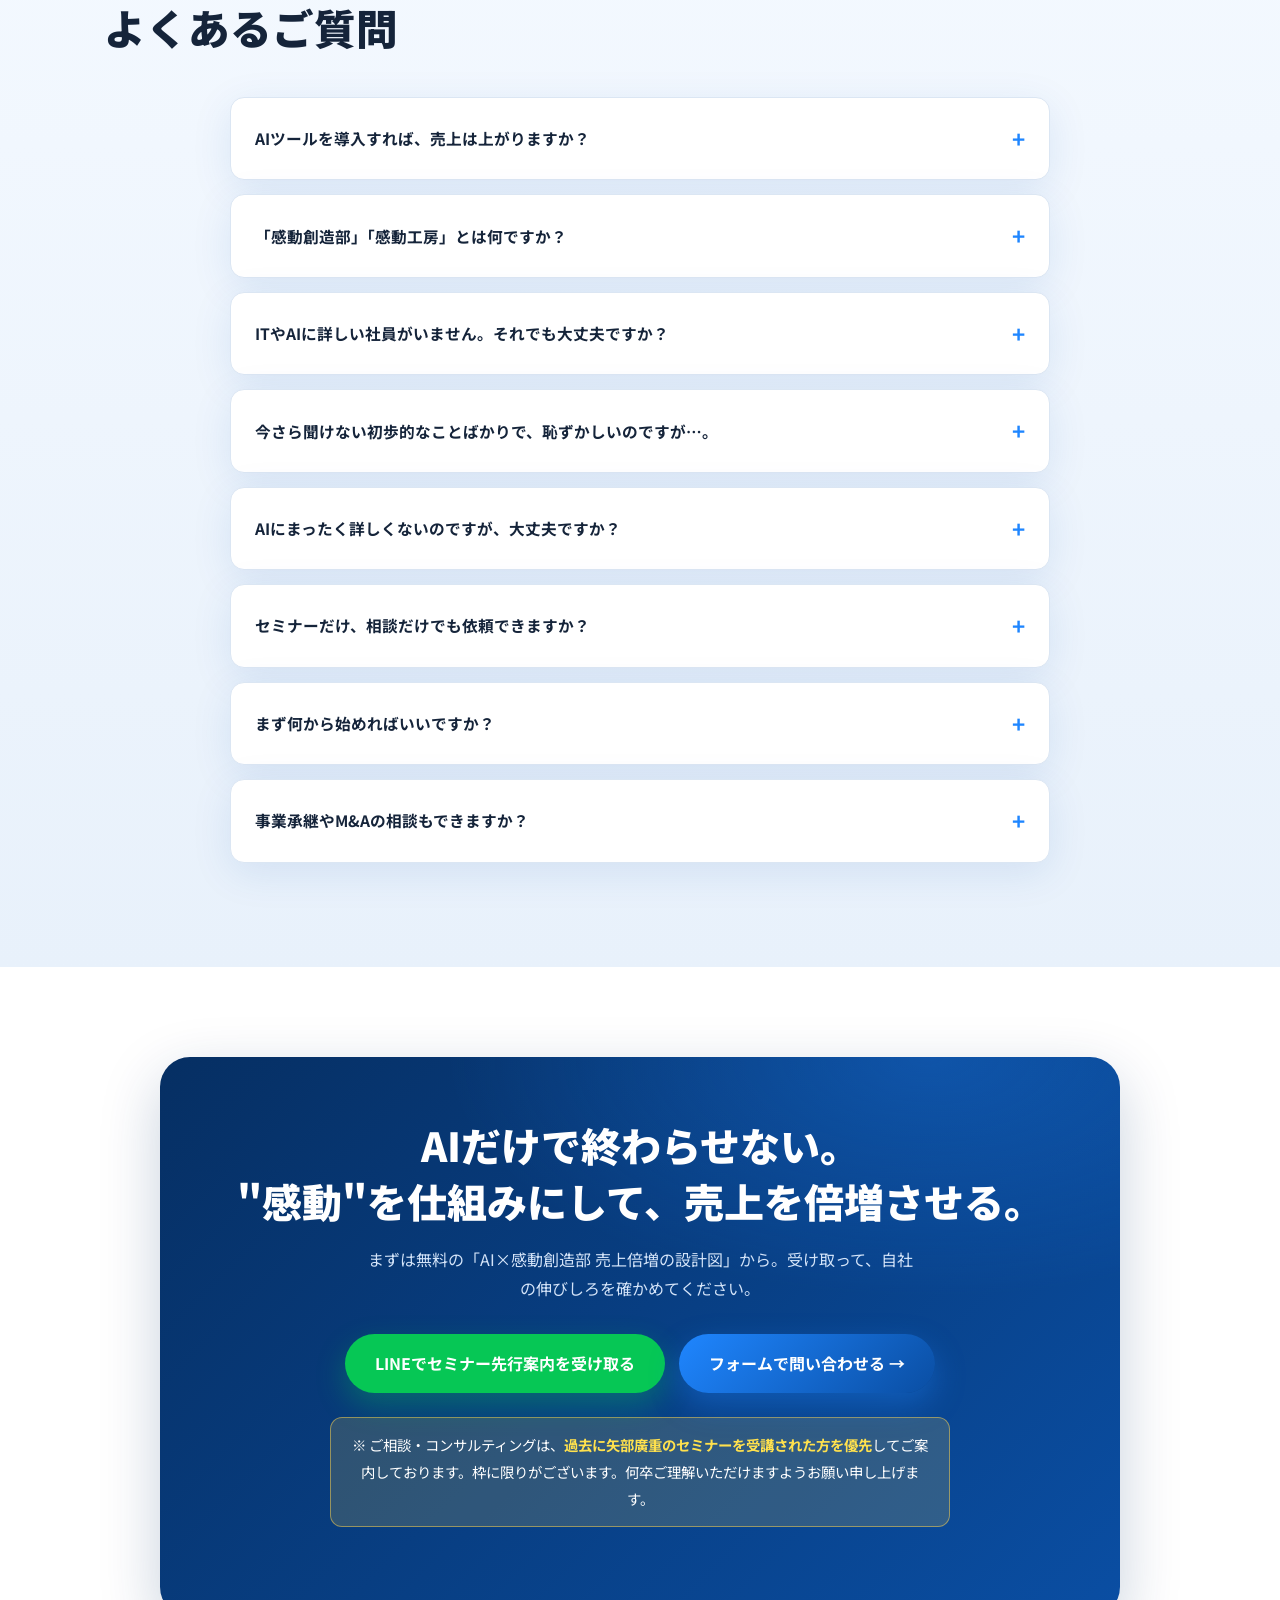
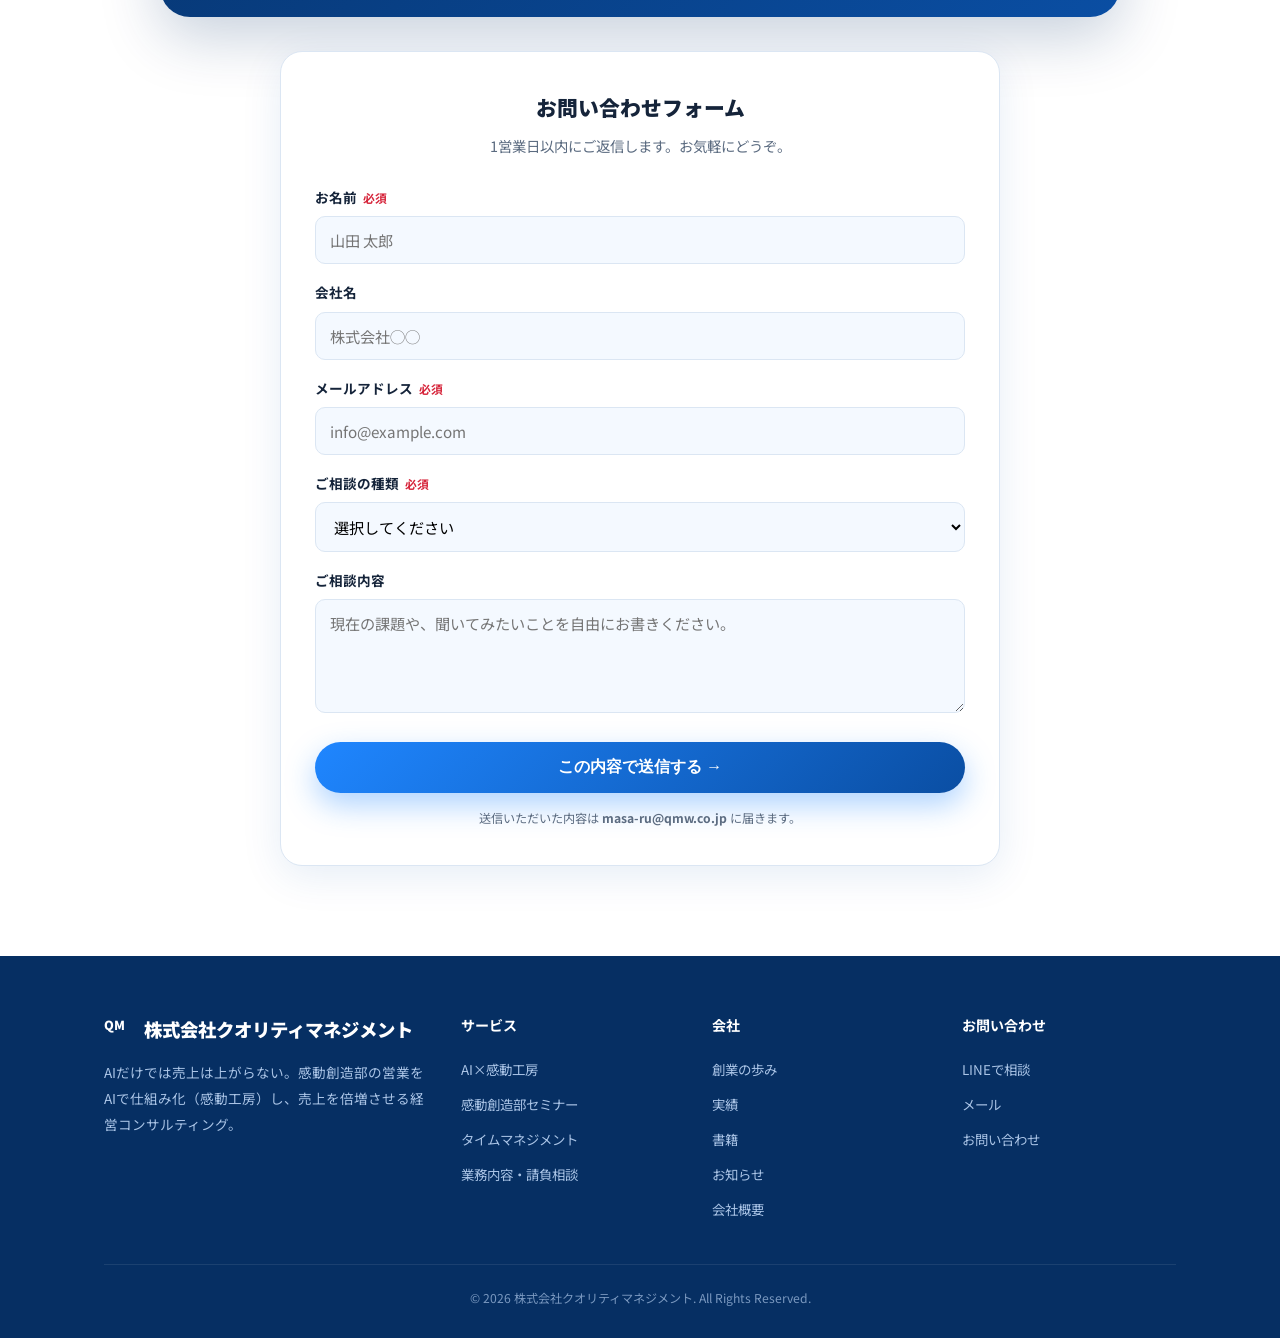
==== commit 54035d67: "Add photography to the service cards and business-support section The three service cards and the bu" ====
--- a/index.html
+++ b/index.html
@@ -281,6 +281,7 @@
 
     <div class="menu-grid">
       <div class="menu-card main reveal" id="ai">
+        <div class="menu-photo"><img src="assets/photos/service-ai.jpg" alt="データを見ながら営業の仕組みを設計するチーム" loading="lazy" width="1200" height="640"></div>
         <div class="menu-head"><span class="badge">MAIN</span><div class="ico"><svg viewBox="0 0 48 48" width="42" height="42" fill="none" stroke="#fff" stroke-width="2.5" stroke-linecap="round" stroke-linejoin="round"><rect x="12" y="15" width="24" height="19" rx="5"/><circle cx="19" cy="24" r="1.6" fill="#fff" stroke="none"/><circle cx="29" cy="24" r="1.6" fill="#fff" stroke="none"/><path d="M24 9v6"/><circle cx="24" cy="8" r="1.4" fill="#fff" stroke="none"/><path d="M12 21H8M12 28H8M36 21h4M36 28h4"/></svg></div><h3>AI×感動工房</h3><div class="sub">いちばんの売り・感動創造部のAI仕組み化</div></div>
         <div class="menu-body">
           <p>「お客様の喜びを100倍考え抜く」感動創造部の営業を、AIで誰でも再現できる仕組みに。属人化を消し、売上を倍増させます。やべまさるが導入・伴走します。</p>
@@ -289,6 +290,7 @@
         </div>
       </div>
       <div class="menu-card reveal">
+        <div class="menu-photo"><img src="assets/photos/service-seminar.jpg" alt="講師の問いかけに手が挙がる研修の様子" loading="lazy" width="1200" height="640"></div>
         <div class="menu-head"><div class="ico"><svg viewBox="0 0 48 48" width="42" height="42" fill="none" stroke="#fff" stroke-width="2.5" stroke-linecap="round" stroke-linejoin="round"><path d="M24 37C9 27 12 14 20 14c4 0 4 4 4 4s0-4 4-4c8 0 11 13-4 23z"/></svg></div><h3>感動創造部<br>セミナー</h3><div class="sub">原点／お客様の喜びを100倍</div></div>
         <div class="menu-body">
           <p>創業者・矢部廣重が確立した「感動セールス」。値引きでも押し売りでもなく、心を動かして売上を上げる営業の"中身"。AI化の土台になる研修です。</p>
@@ -297,6 +299,7 @@
         </div>
       </div>
       <div class="menu-card reveal">
+        <div class="menu-photo"><img src="assets/photos/service-time.jpg" alt="朝のオフィスで一日の時間を組み立てる経営者" loading="lazy" width="1200" height="640"></div>
         <div class="menu-head gold"><div class="ico"><svg viewBox="0 0 48 48" width="42" height="42" fill="none" stroke="#fff" stroke-width="2.5" stroke-linecap="round" stroke-linejoin="round"><circle cx="24" cy="26" r="14"/><path d="M24 26v-8M24 26l6 3"/><path d="M20 8h8M24 8v4"/></svg></div><h3>タイムマネジメント<br>セミナー</h3><div class="sub">サブ／時間を創造する経営</div></div>
         <div class="menu-body">
           <p>「時間創造部」という組織革命。社長と幹部の時間を生み出し、その時間を売上と意思決定に変える。感動工房を回す"土台の時間"をつくります。</p>
@@ -365,6 +368,11 @@
     <span class="sec-label">Business Support</span>
     <h2 class="sec-title reveal">業務内容・請負相談</h2>
     <p class="sec-lead reveal">主力は「AI×感動工房（感動のAI仕組み化）」。そのうえで、クオリティマネジメントが培ってきた現場力を活かし、イベント・舞台関係などの付帯業務もご相談いただけます。</p>
+
+    <figure class="work-hero reveal">
+      <img src="assets/photos/works-hall.jpg" alt="開演前の講演会場" loading="lazy" width="1600" height="700">
+      <figcaption>人が集まり、心が動く場所をつくる。</figcaption>
+    </figure>
 
     <div class="work-band reveal">
       <span class="kicker">まずは相談ベースで大丈夫です</span>
--- a/assets/style.css
+++ b/assets/style.css
@@ -129,7 +129,11 @@
 .menu-card{background:#fff;border:1px solid var(--line);border-radius:22px;overflow:hidden;box-shadow:var(--shadow);transition:.3s;display:flex;flex-direction:column}
 .menu-card:hover{transform:translateY(-8px);box-shadow:var(--shadow-strong);border-color:var(--blue-bright)}
 .menu-card.main{border:2px solid var(--blue-bright)}
-.menu-head{padding:28px 26px 22px;background:linear-gradient(160deg,var(--blue),var(--blue-deep));color:#fff;position:relative}
+.menu-photo{position:relative;height:172px;overflow:hidden;background:#dbe8f7}
+.menu-photo img{width:100%;height:100%;object-fit:cover;display:block;transition:transform .6s ease}
+.menu-card:hover .menu-photo img{transform:scale(1.07)}
+.menu-photo::after{content:"";position:absolute;inset:auto 0 0 0;height:56px;background:linear-gradient(180deg,transparent,rgba(10,78,163,.30))}
+.menu-head{padding:24px 26px 22px;background:linear-gradient(160deg,var(--blue),var(--blue-deep));color:#fff;position:relative}
 .menu-head.gold{background:linear-gradient(160deg,#b8901f,#7a5e10)}
 .menu-head .badge{position:absolute;top:18px;right:18px;background:#ffe14d;color:#5a4500;font-size:.68rem;font-weight:800;padding:4px 10px;border-radius:20px}
 .menu-head .ico{font-size:2rem;margin-bottom:10px}
@@ -144,6 +148,10 @@
 
 /* ===== 業務内容・請負相談 ===== */
 .work-band{background:#fff;border:1px solid var(--line);border-radius:26px;padding:38px;box-shadow:var(--shadow);margin-top:42px;text-align:left}
+.work-hero{position:relative;border-radius:22px;overflow:hidden;margin:42px 0 -24px;box-shadow:var(--shadow-strong)}
+.work-hero img{width:100%;height:300px;object-fit:cover;display:block}
+.work-hero figcaption{position:absolute;left:0;right:0;bottom:0;padding:46px 30px 22px;background:linear-gradient(180deg,transparent,rgba(6,47,99,.88));color:#fff;font-size:.9rem;font-weight:700;letter-spacing:.04em;text-align:left}
+@media(max-width:700px){.work-hero img{height:200px}.work-hero figcaption{padding:34px 18px 16px;font-size:.82rem}}
 .work-band .kicker{display:inline-flex;align-items:center;gap:8px;background:var(--sky2);color:var(--blue);font-size:.78rem;font-weight:800;padding:6px 13px;border-radius:30px;margin-bottom:16px}
 .work-band h3{font-size:1.45rem;font-weight:900;line-height:1.45;margin-bottom:10px}
 .work-band p{color:var(--gray);font-size:.95rem}
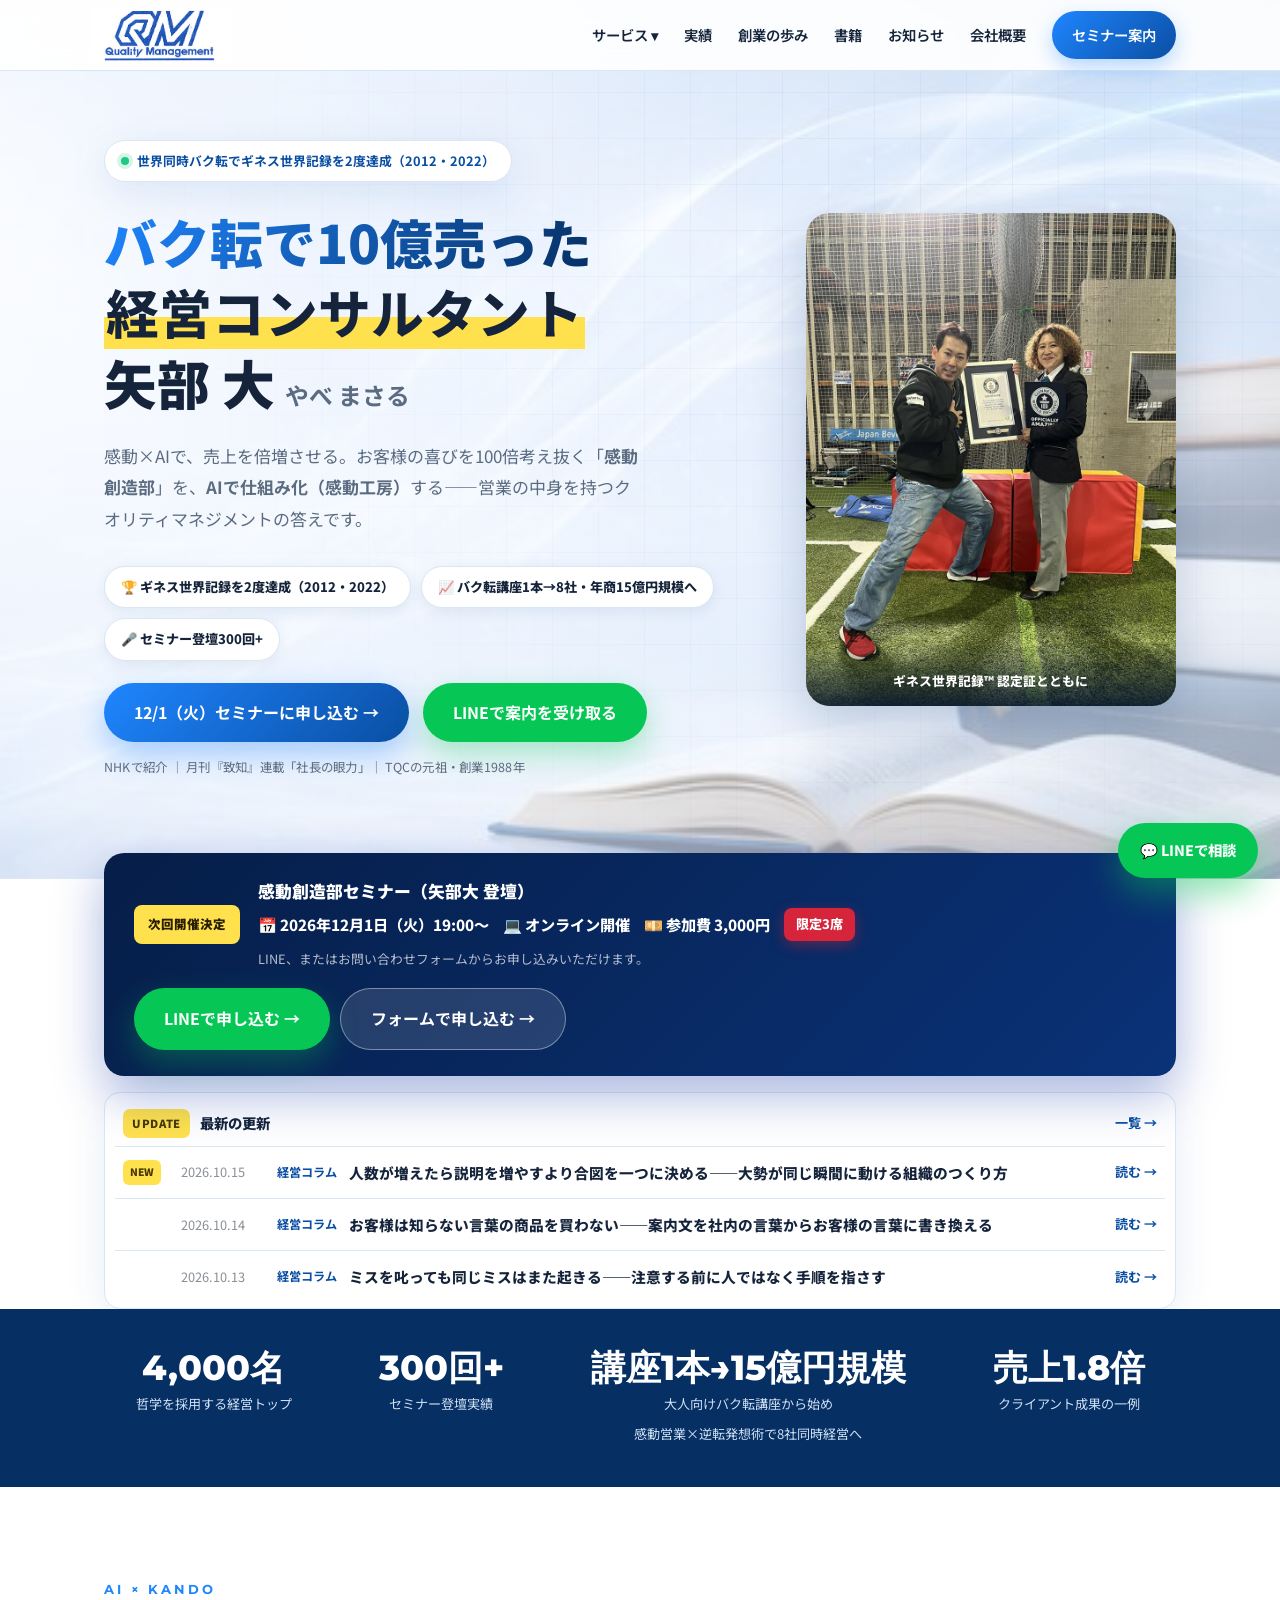
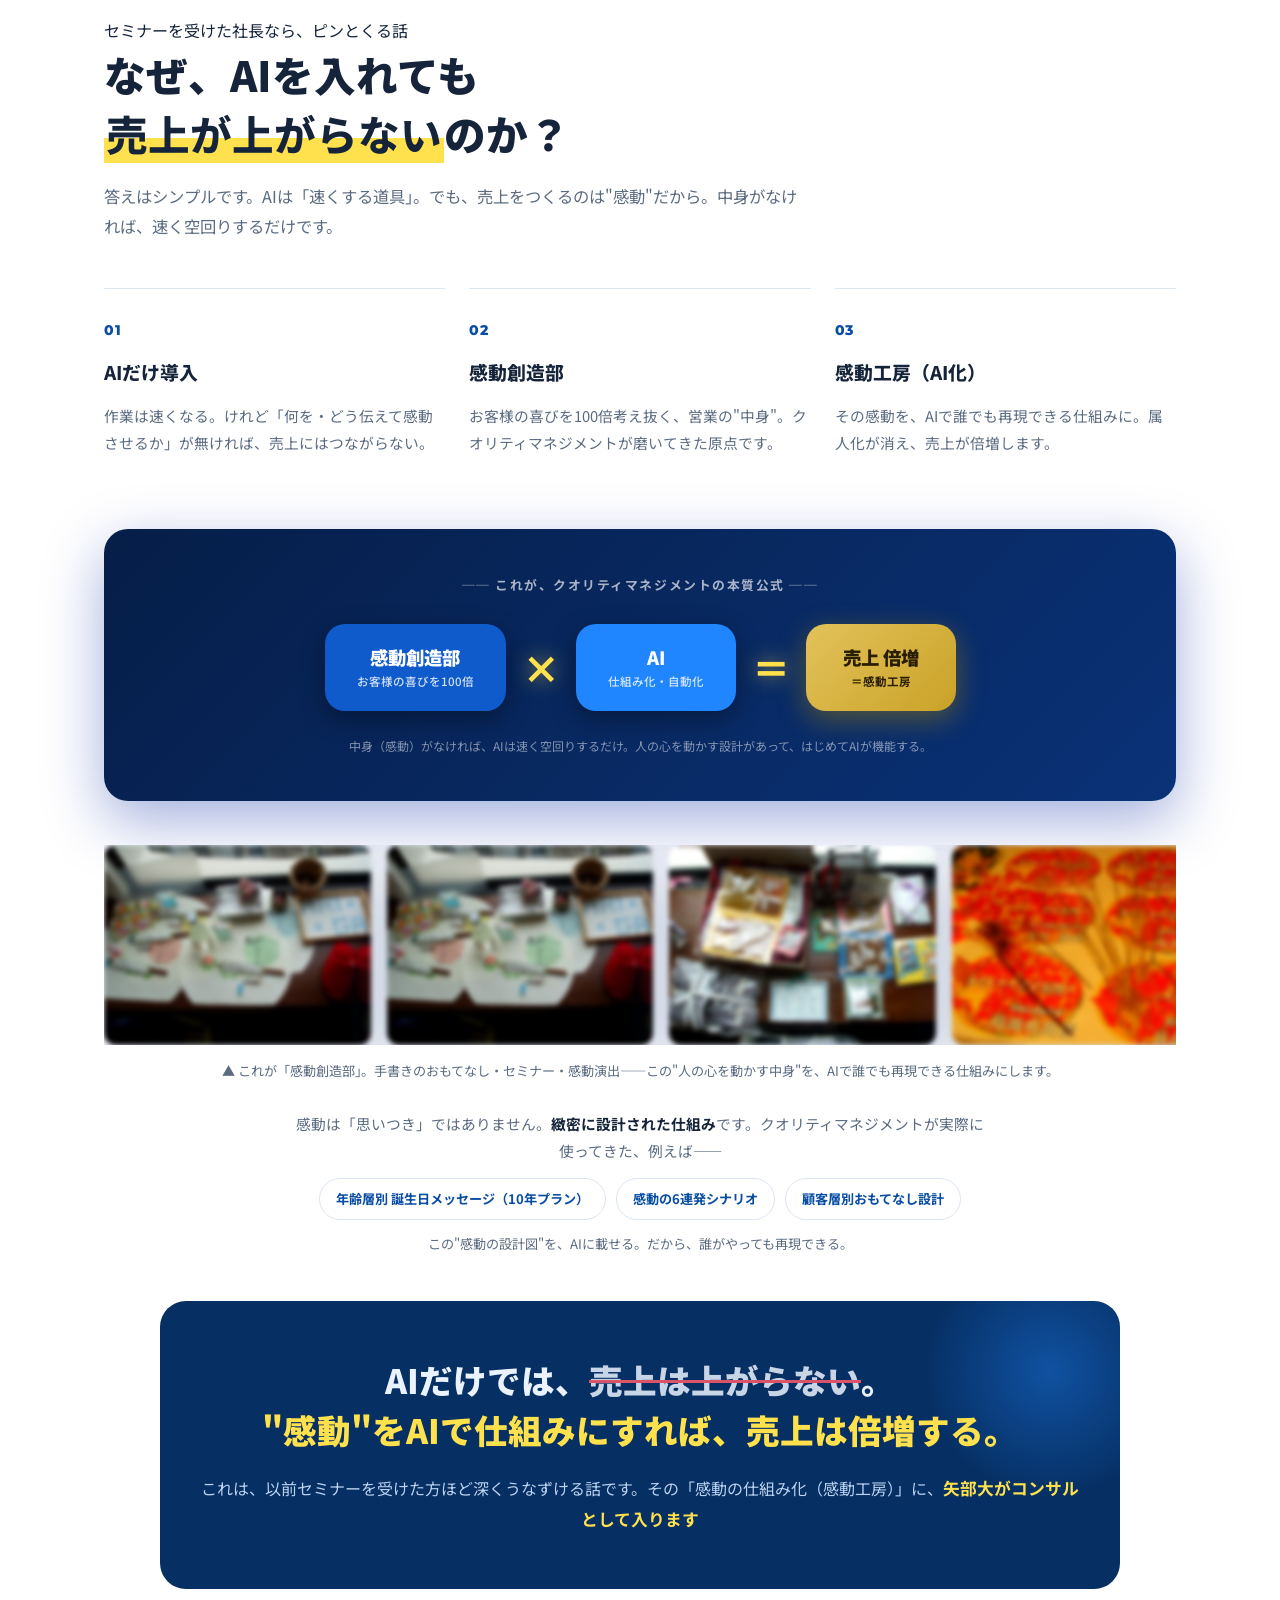
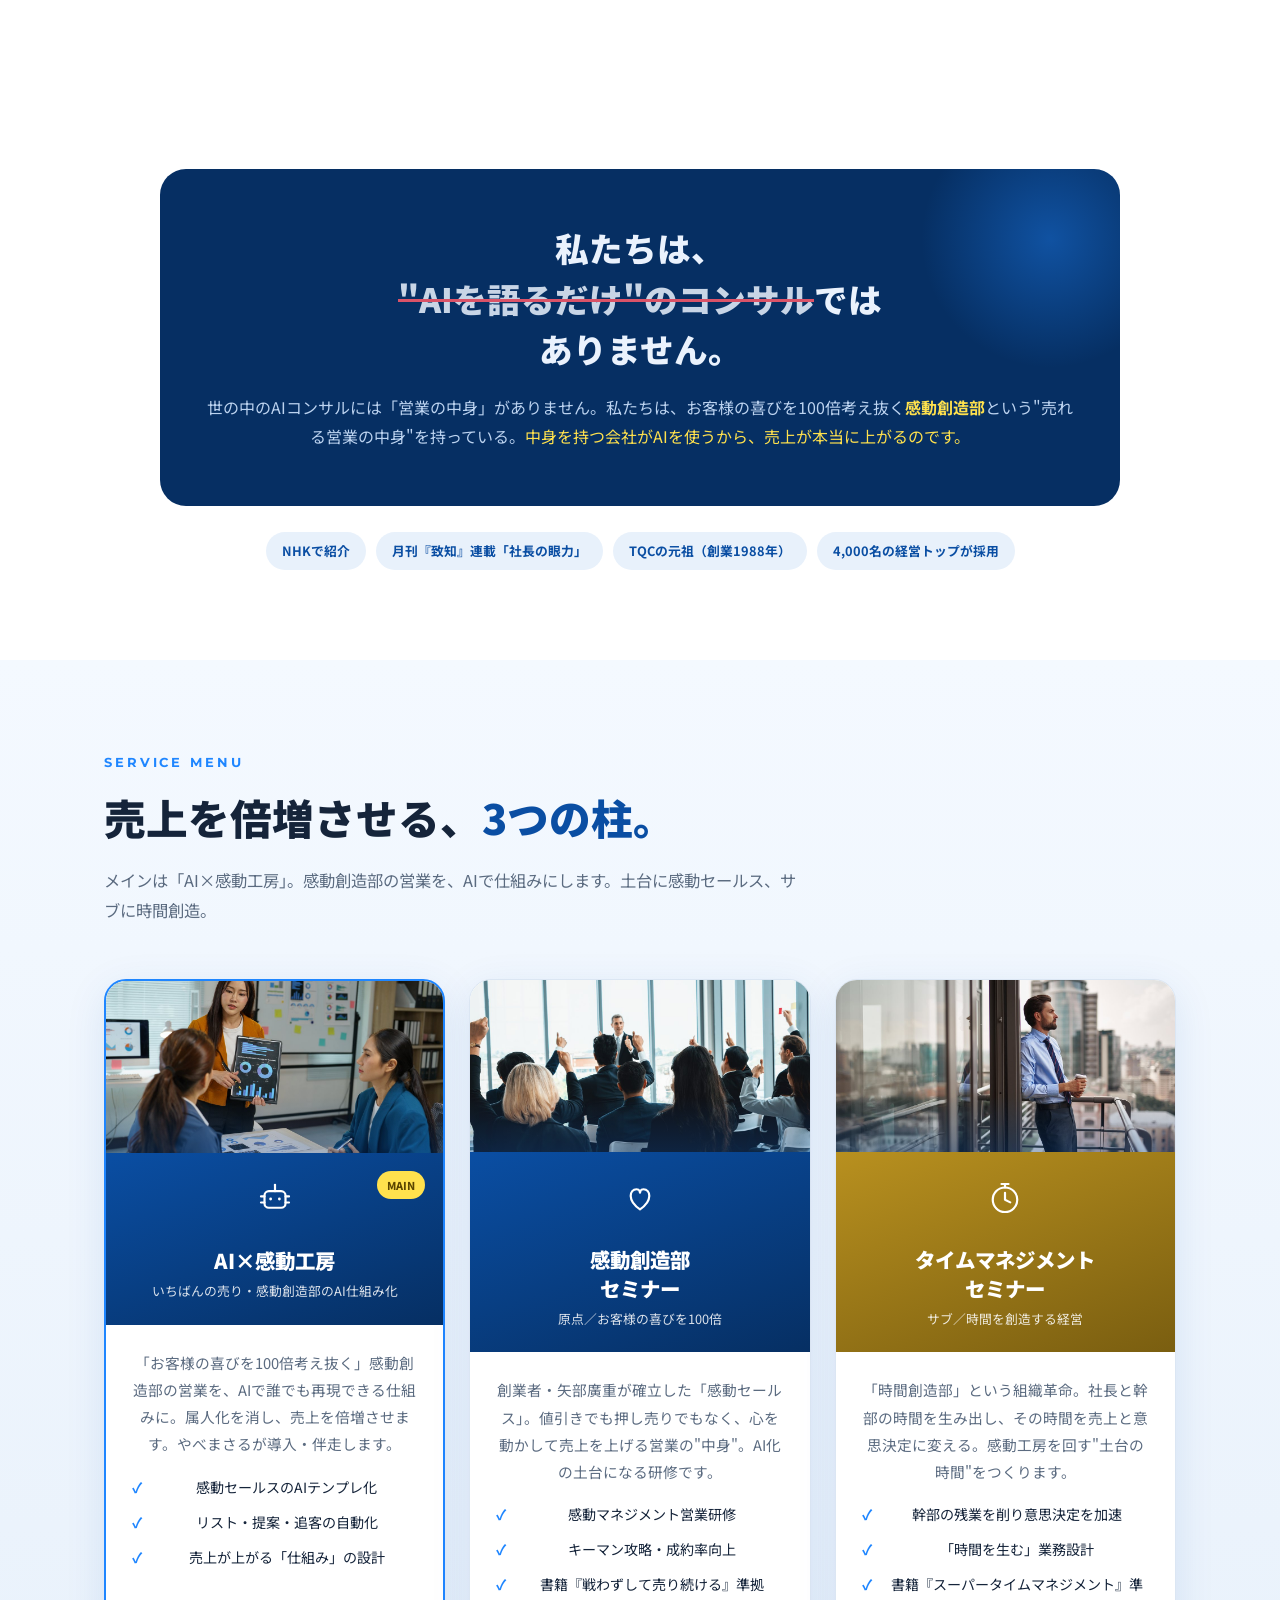
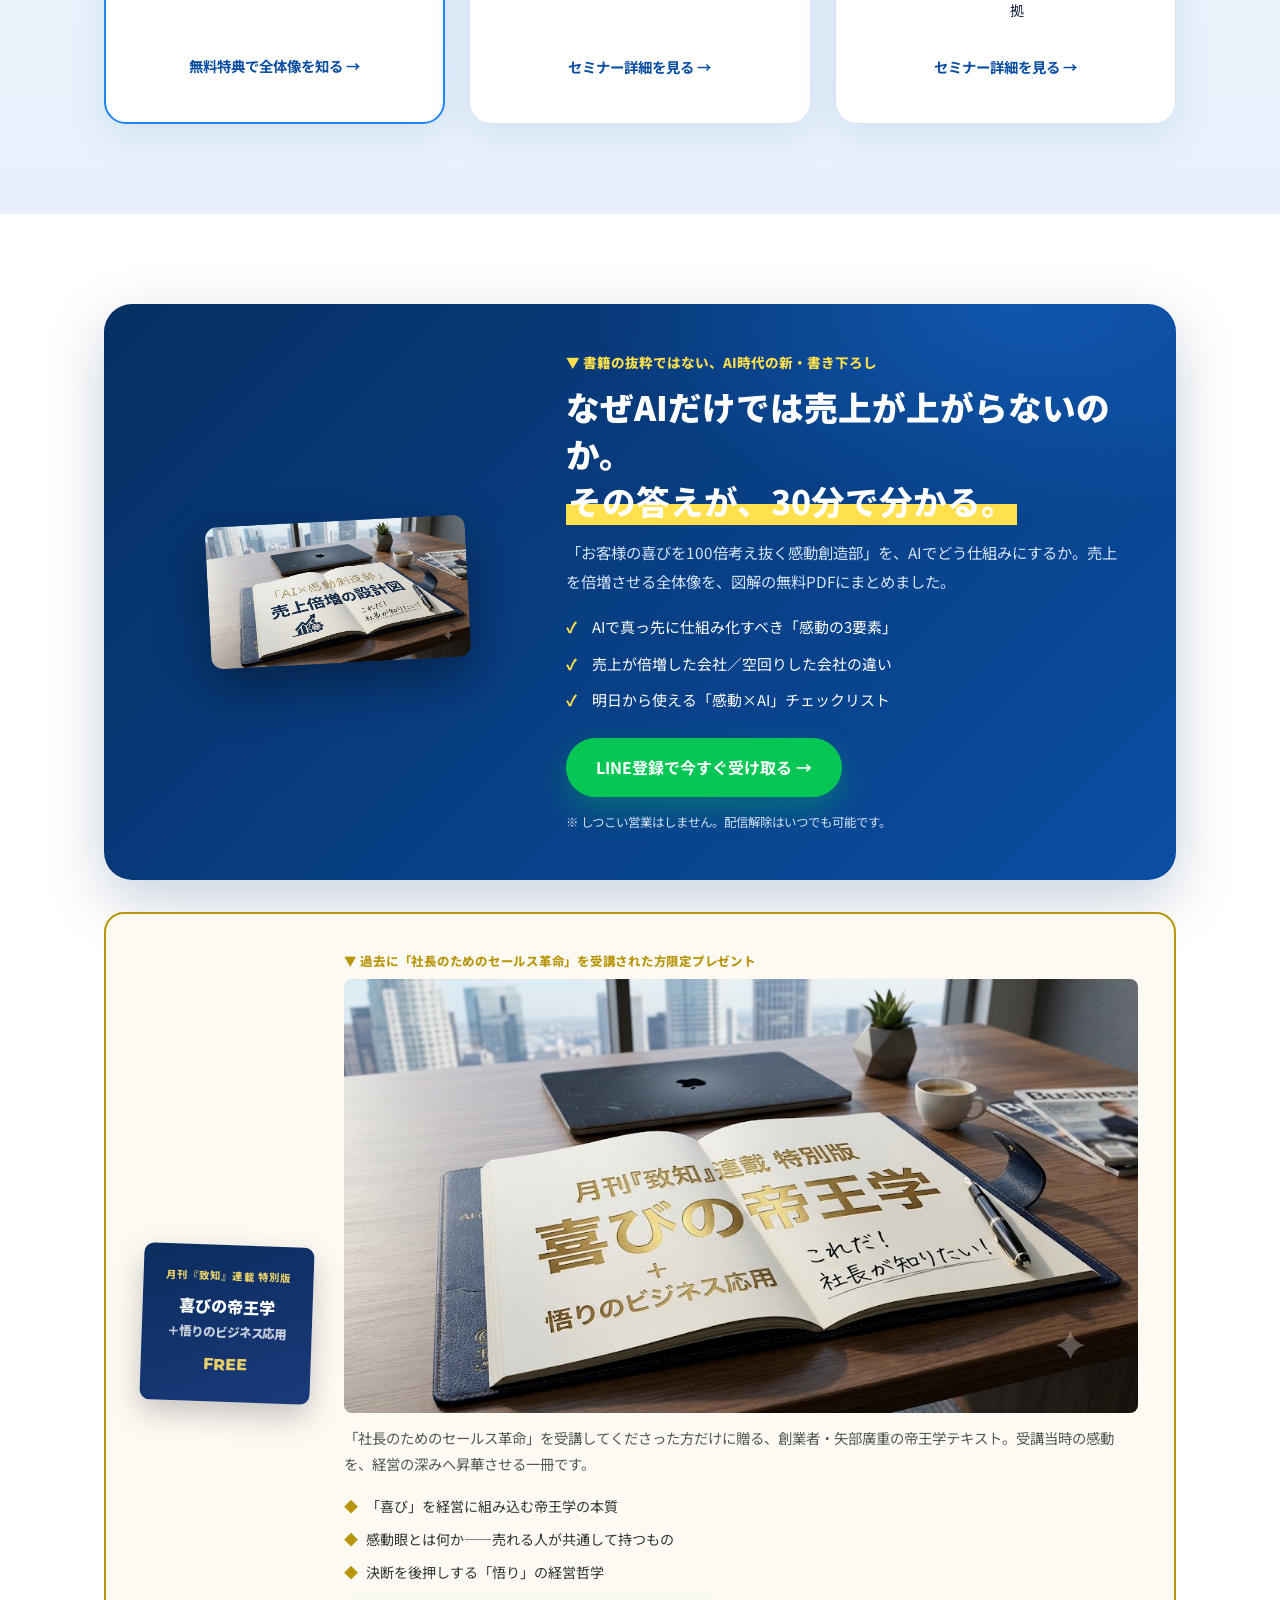
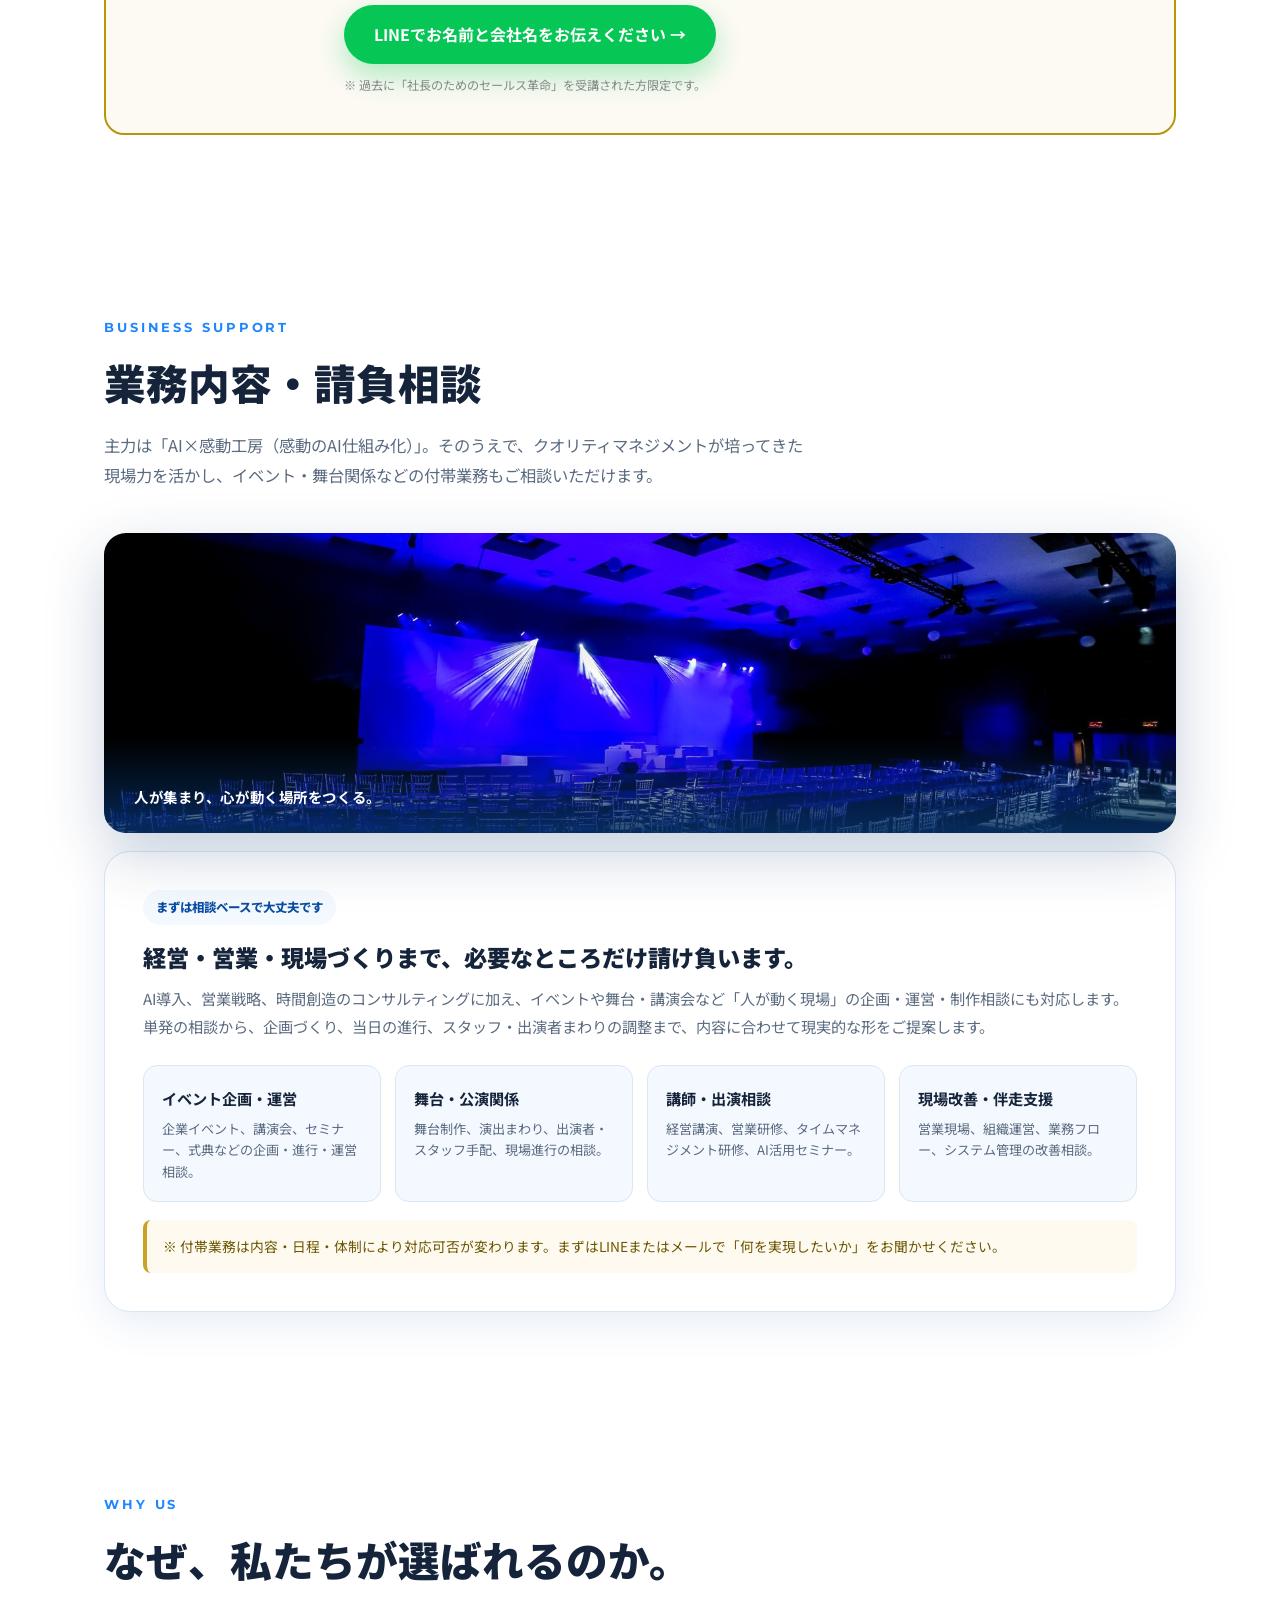
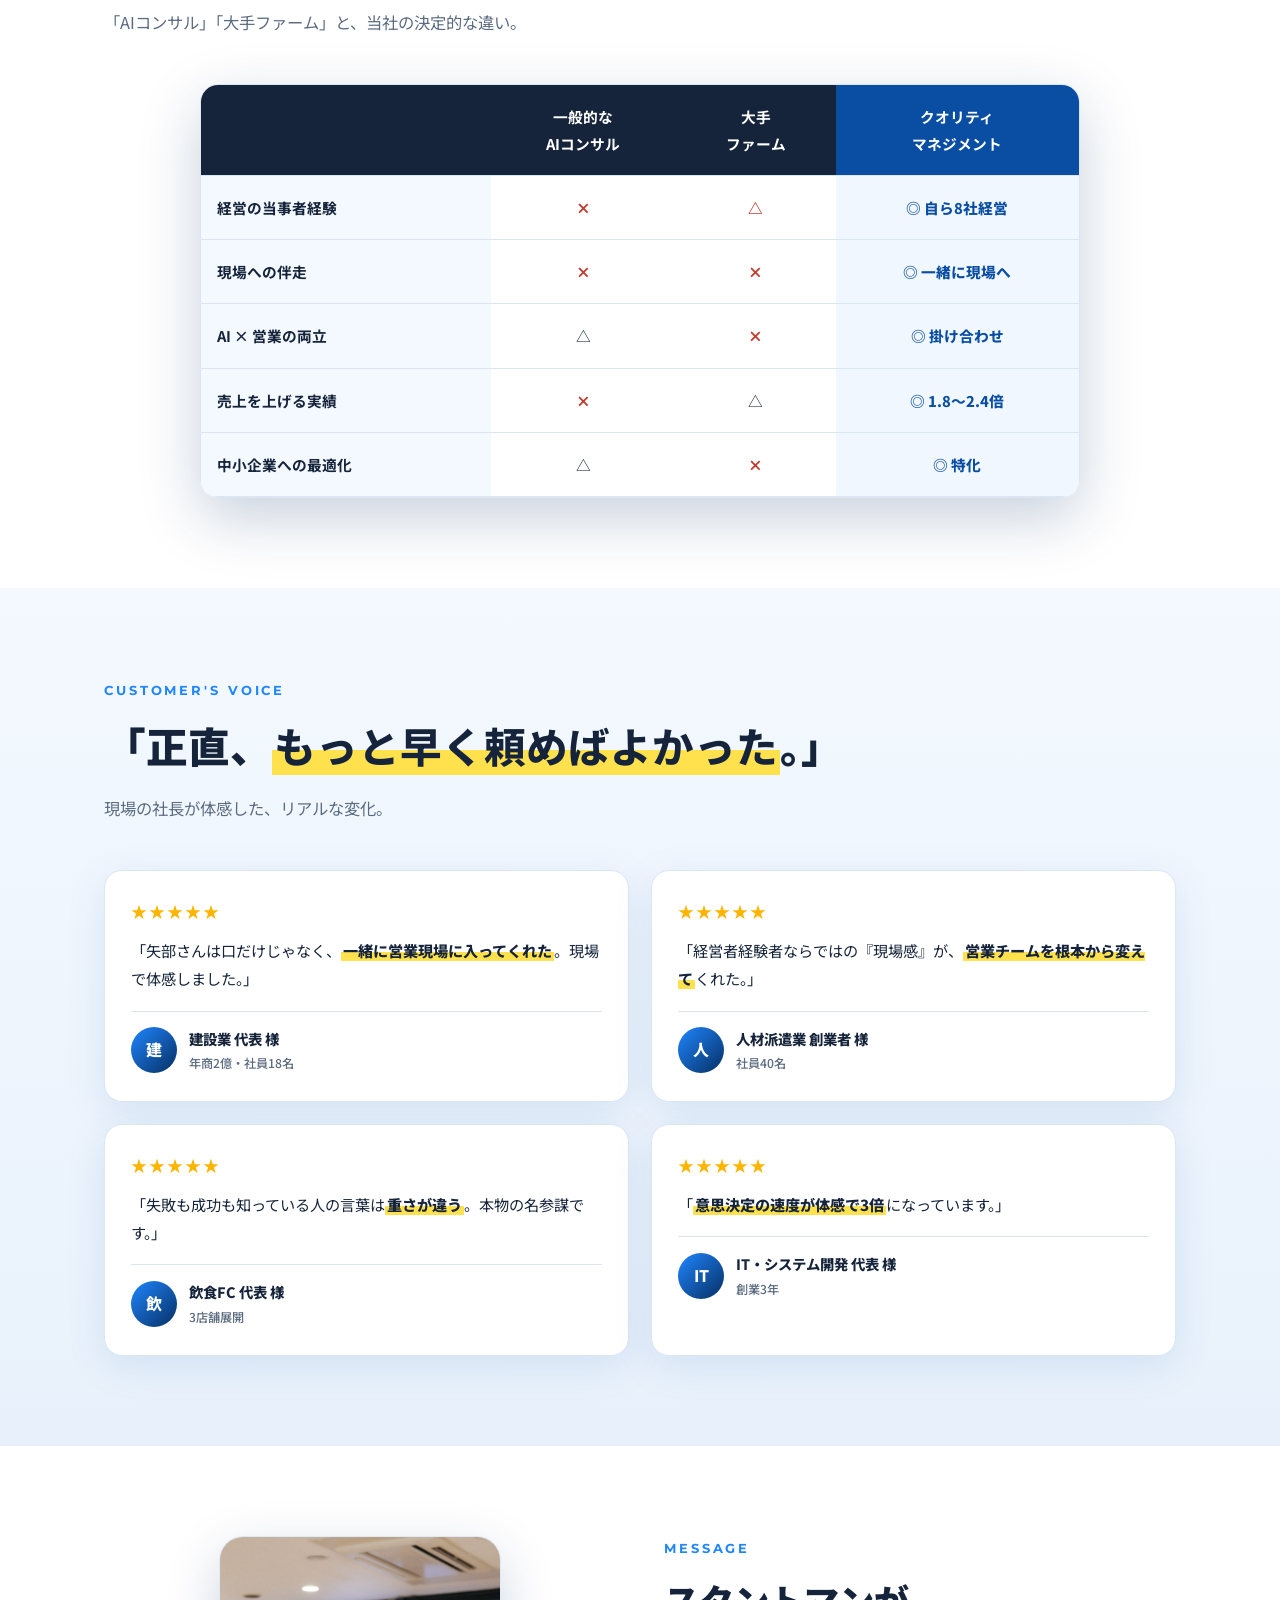
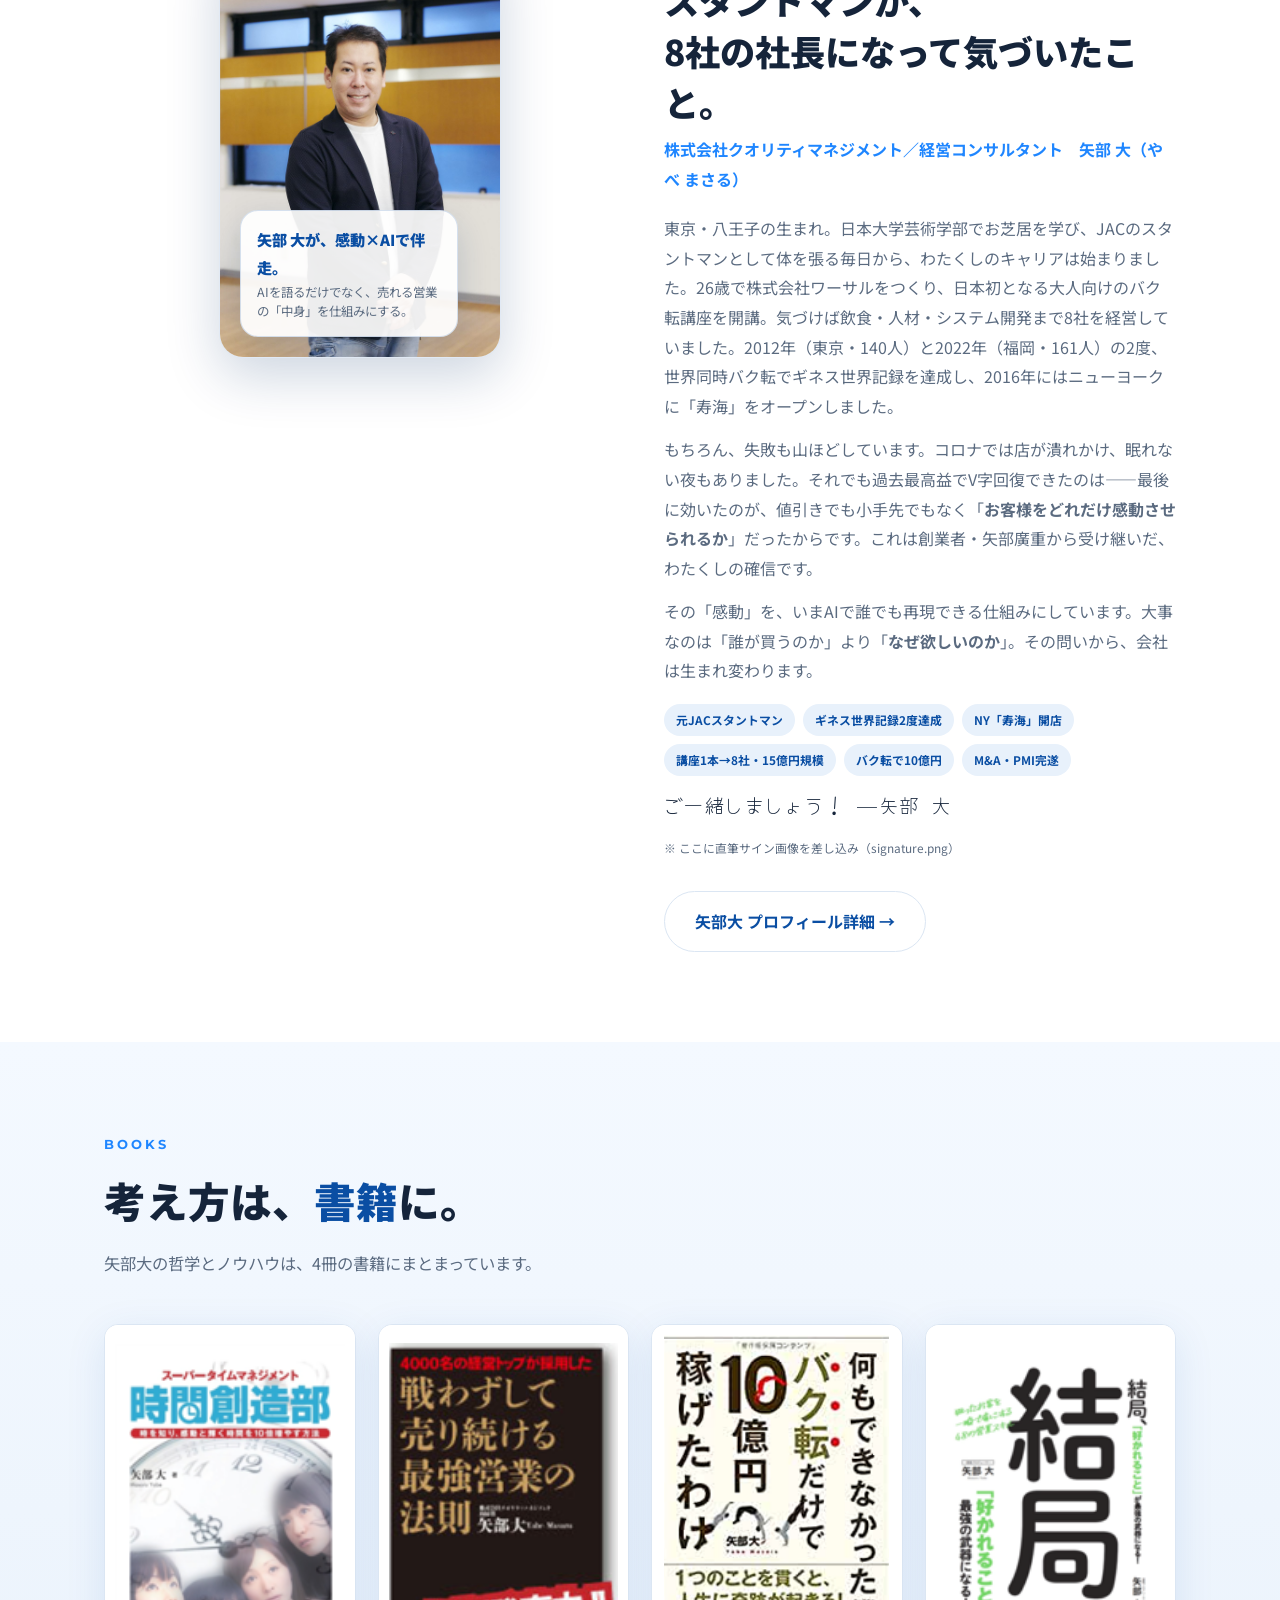
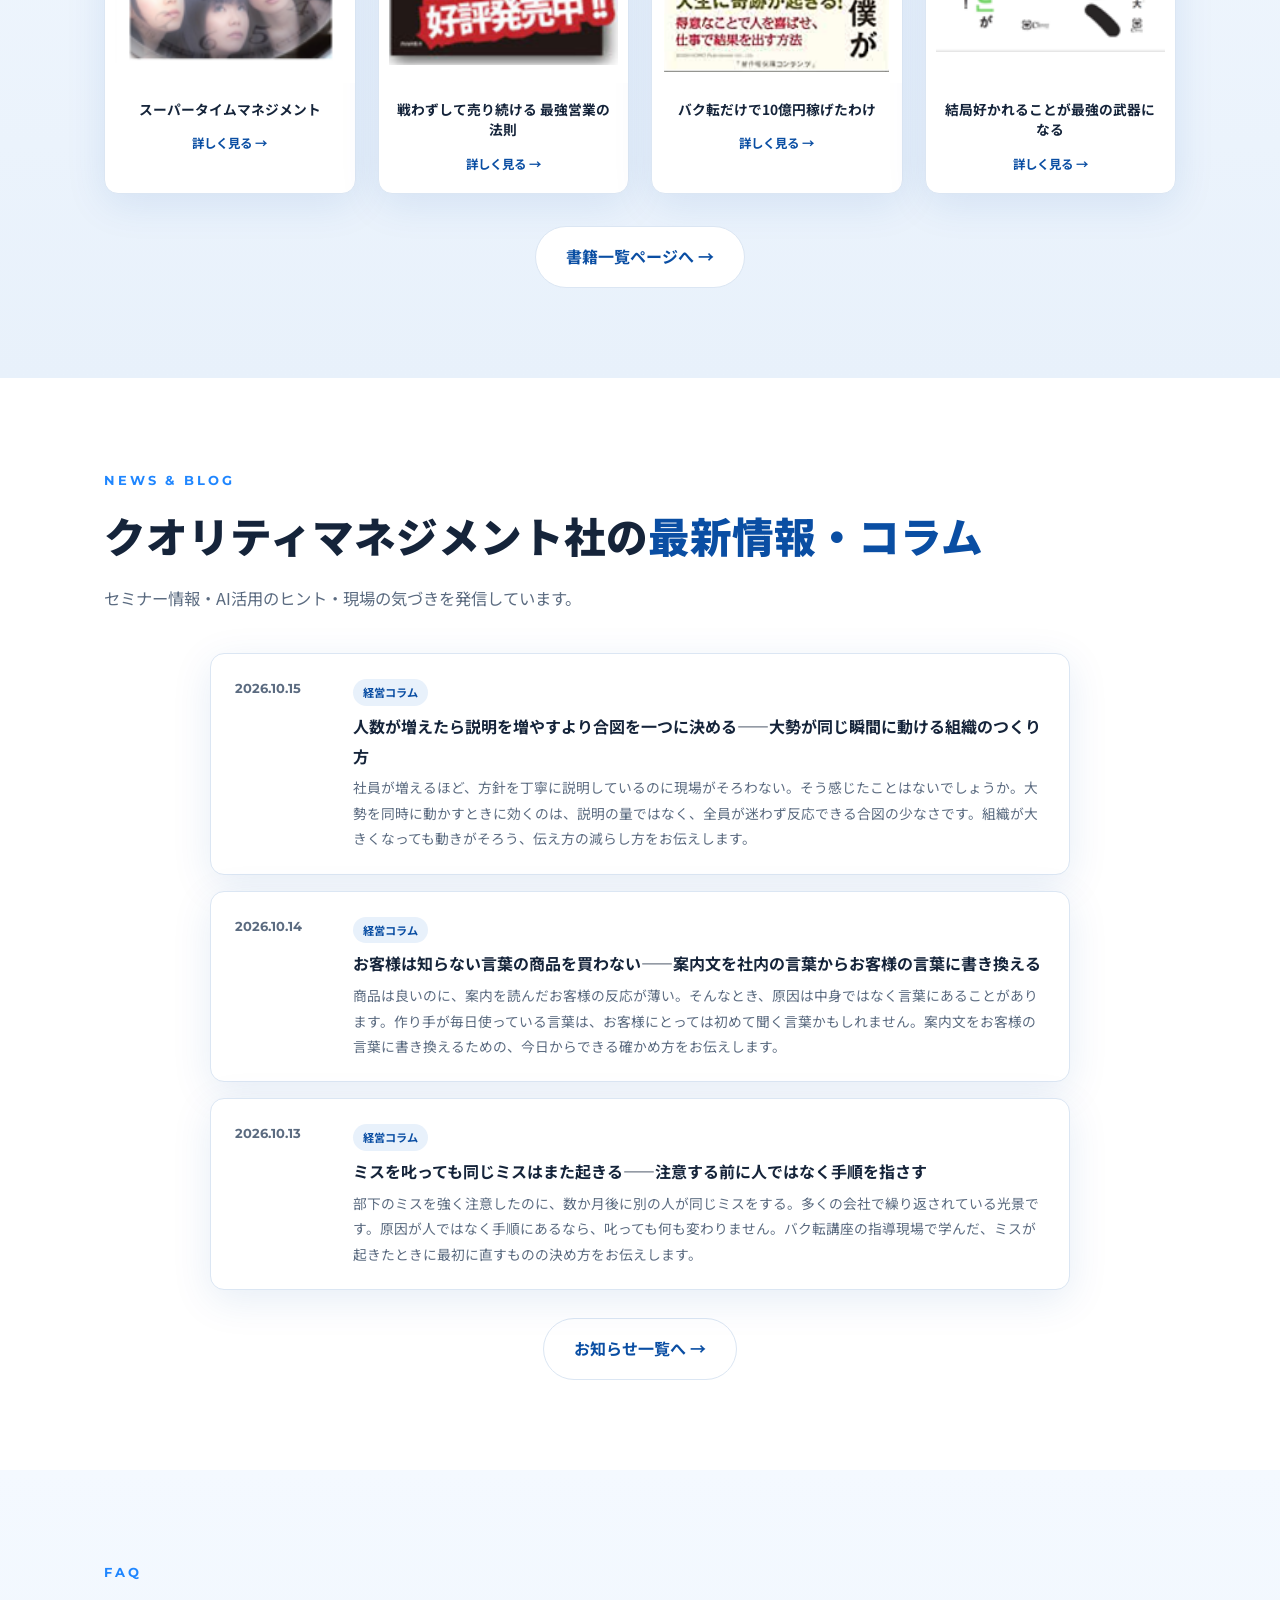
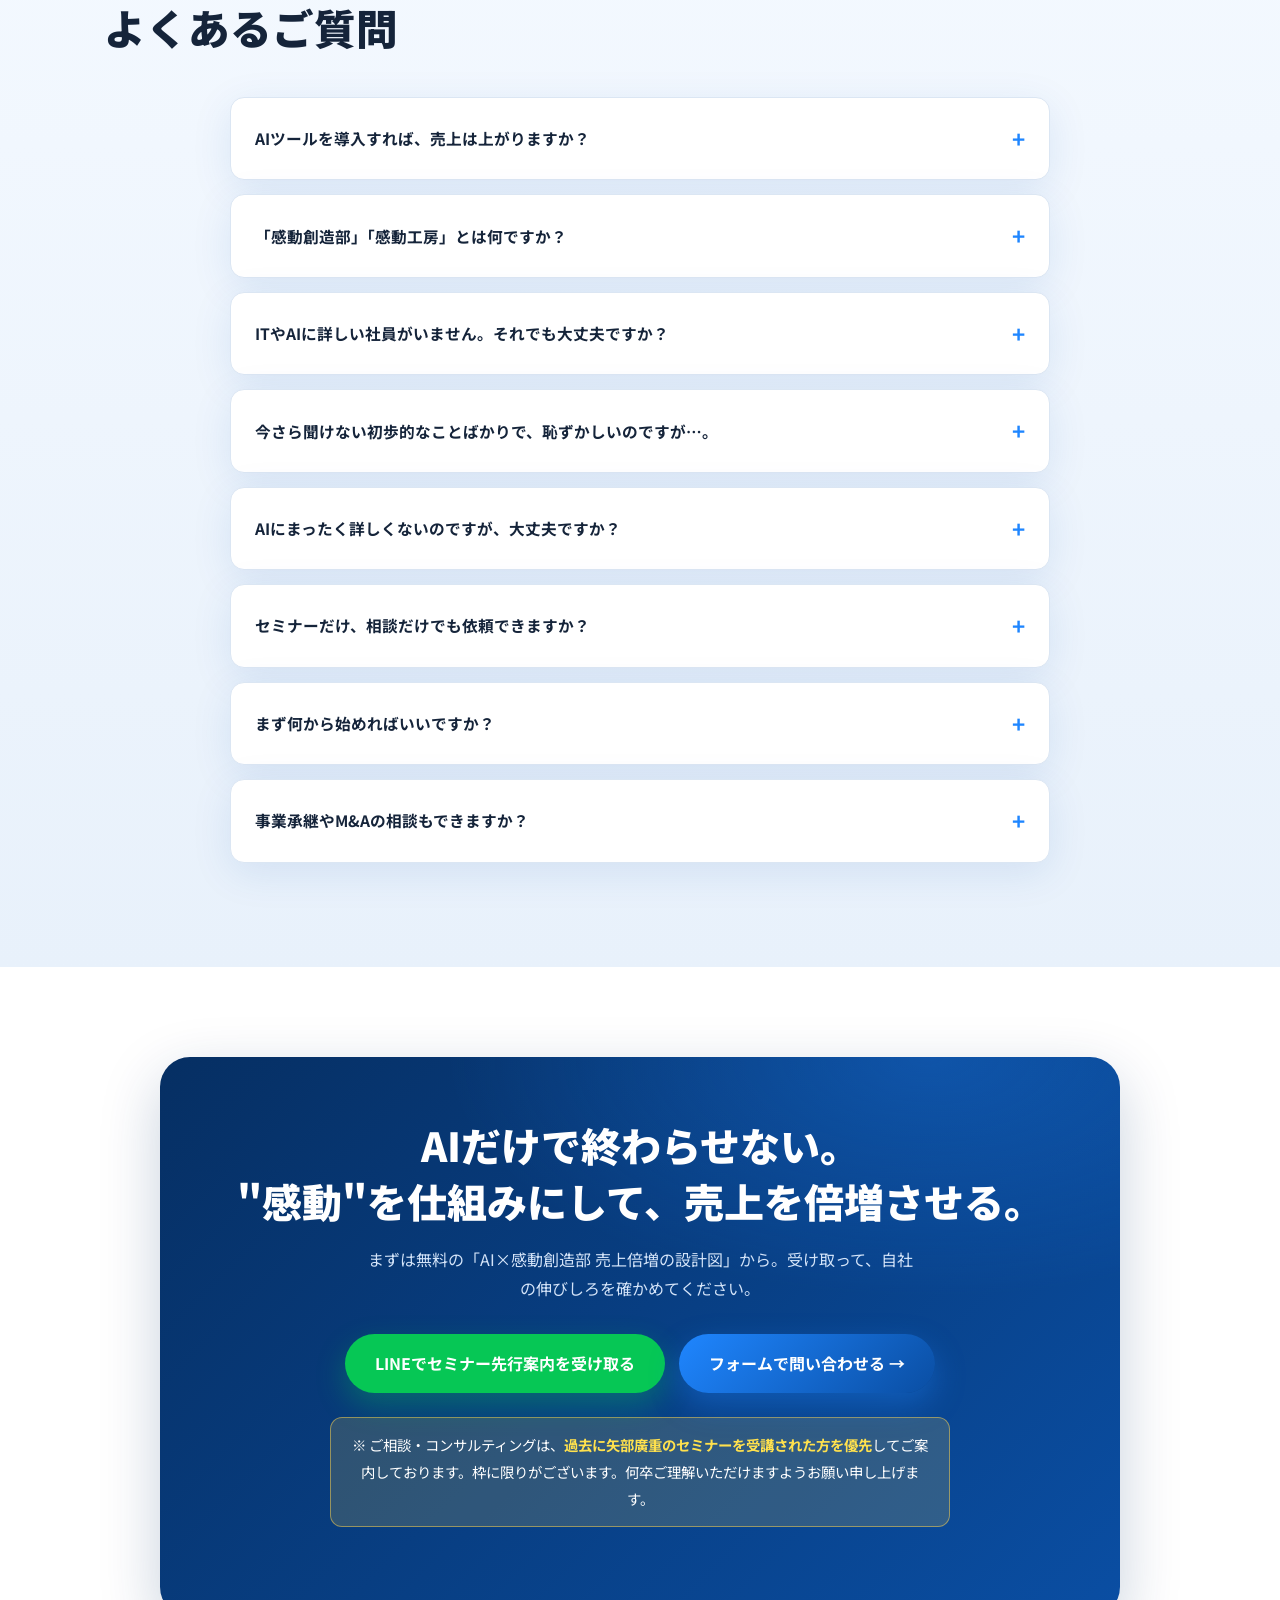
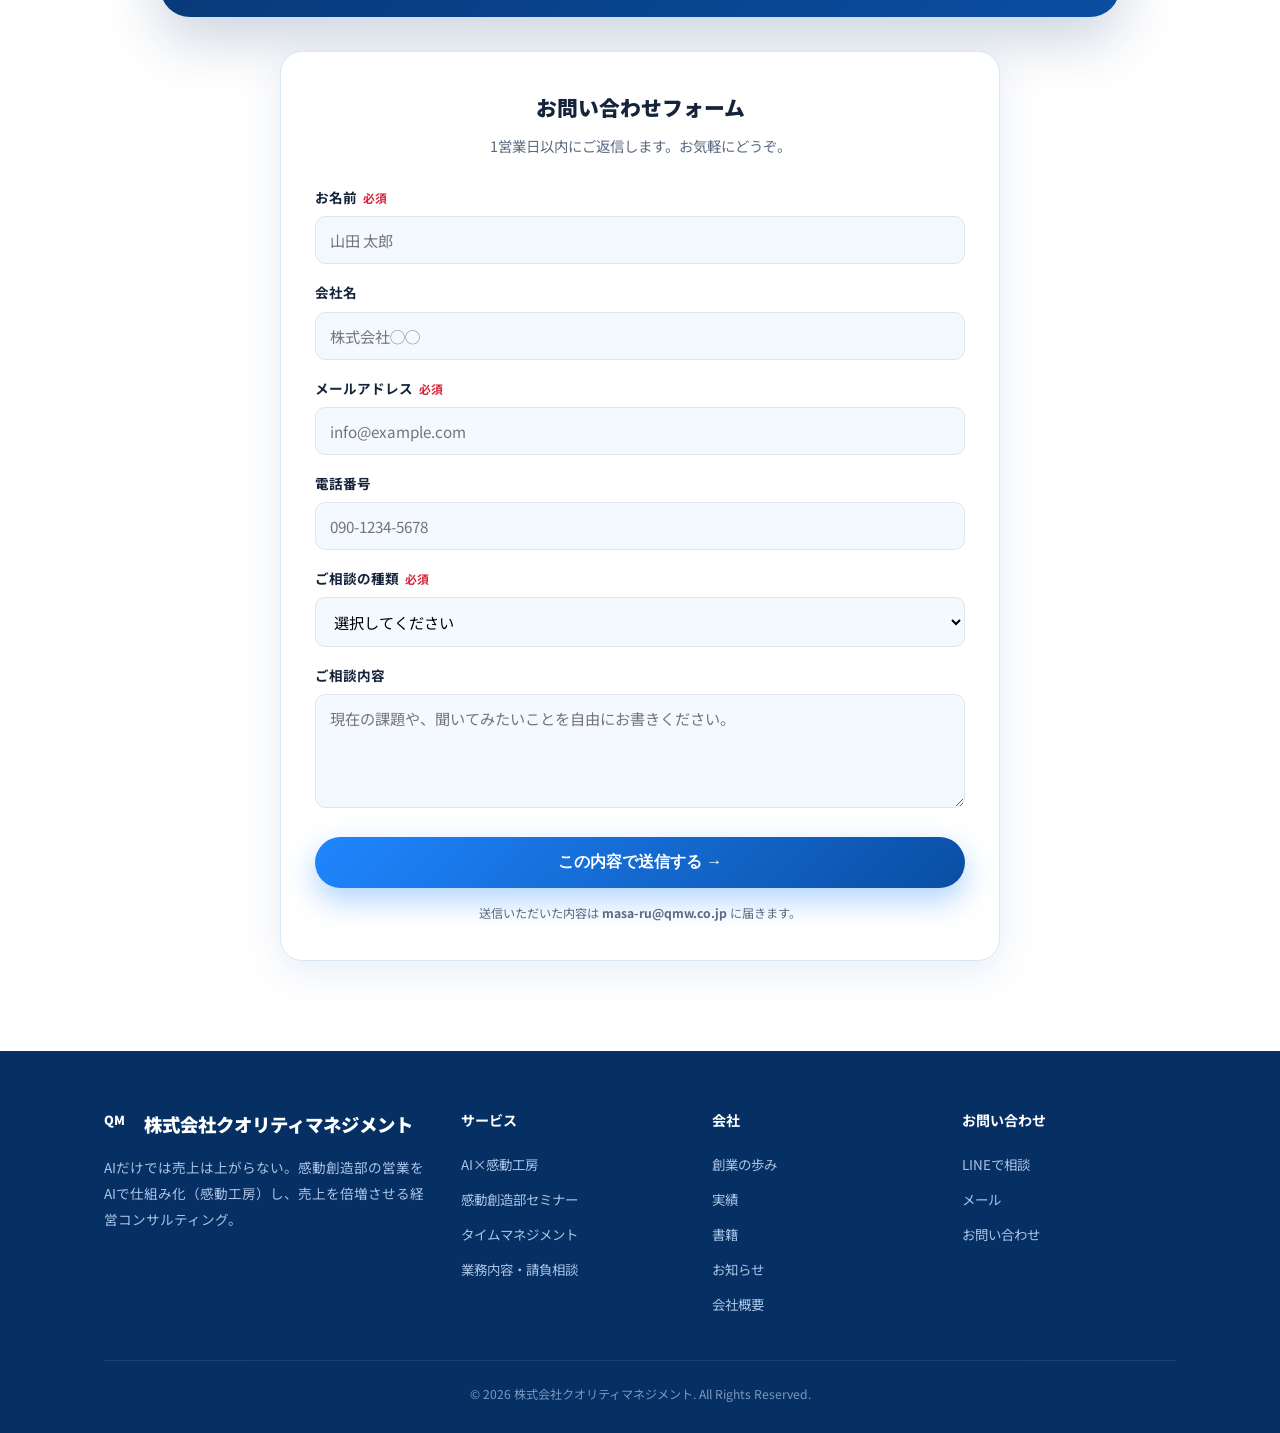
==== commit 42774c09: "Add a phone field and prepare the contact form to move off Formspree The empty submissions arriving " ====
--- a/index.html
+++ b/index.html
@@ -518,12 +518,14 @@
     <div id="contact-form" class="reveal" style="background:#fff;border:1px solid var(--line);border-radius:22px;box-shadow:var(--shadow);max-width:720px;margin:34px auto 0;padding:36px 34px">
       <h3 style="font-size:1.3rem;font-weight:900;text-align:center;margin-bottom:6px">お問い合わせフォーム</h3>
       <p style="font-size:.9rem;color:var(--gray);text-align:center;margin-bottom:26px">1営業日以内にご返信します。お気軽にどうぞ。</p>
-      <form action="https://formspree.io/f/mojokzdb" method="POST">
+      <form id="qmContactForm" action="https://formspree.io/f/mojokzdb" method="POST">
         <input type="hidden" name="_next" value="https://qmw.co.jp/thanks.html">
+        <input type="hidden" name="_elapsed" id="qmElapsed" value="">
         <input type="text" name="_gotcha" style="display:none !important" tabindex="-1" autocomplete="off">
         <div class="qm-field"><label>お名前<span class="req">必須</span></label><input type="text" name="お名前" required placeholder="山田 太郎"></div>
         <div class="qm-field"><label>会社名</label><input type="text" name="会社名" placeholder="株式会社◯◯"></div>
         <div class="qm-field"><label>メールアドレス<span class="req">必須</span></label><input type="email" name="email" required placeholder="info@example.com"></div>
+        <div class="qm-field"><label>電話番号</label><input type="tel" name="電話番号" placeholder="090-1234-5678" autocomplete="tel" inputmode="tel"></div>
         <div class="qm-field"><label>ご相談の種類<span class="req">必須</span></label>
           <select name="ご相談の種類" required>
             <option value="">選択してください</option>
@@ -577,6 +579,42 @@
 
 <script src="assets/blog-posts.js"></script>
 <script src="assets/site.js"></script>
+<script>
+/* お問い合わせフォーム送信
+   QM_FORM_ENDPOINT に GAS のウェブアプリURLを入れると、Formspree ではなく
+   GAS へ送信するようになります。空のままなら従来どおり Formspree へ送られます。 */
+(function(){
+  var QM_FORM_ENDPOINT = "";   // ← ここに https://script.google.com/macros/s/.../exec を貼る
+
+  var form = document.getElementById('qmContactForm');
+  if (!form) return;
+
+  // 滞在時間を記録（ボットは即座に送信するため、サーバー側で弾ける）
+  var opened = Date.now();
+  var elapsed = document.getElementById('qmElapsed');
+  form.addEventListener('submit', function(){ if (elapsed) elapsed.value = String(Date.now() - opened); }, true);
+
+  if (!QM_FORM_ENDPOINT) return;   // 未設定なら Formspree のまま
+
+  form.removeAttribute('action');
+  form.addEventListener('submit', function(ev){
+    ev.preventDefault();
+    if (!form.reportValidity()) return;
+
+    var btn = form.querySelector('button[type=submit]');
+    if (btn) { btn.disabled = true; btn.textContent = '送信しています…'; }
+
+    var data = new URLSearchParams(new FormData(form));
+    fetch(QM_FORM_ENDPOINT, { method: 'POST', mode: 'no-cors', body: data, keepalive: true })
+      .catch(function(){})
+      .then(function(){ location.href = 'thanks.html'; });
+
+    // 通信が詰まっても必ず完了画面へ進める
+    setTimeout(function(){ location.href = 'thanks.html'; }, 2500);
+  });
+})();
+</script>
+
 <script>
 (function(){
   var posts = window.QM_POSTS || [];
--- a/assets/style.css
+++ b/assets/style.css
@@ -85,7 +85,14 @@
 .deco-box .d-ico{font-size:3.2rem;line-height:1;margin-bottom:10px}
 .deco-box .d-big{font-family:'Montserrat',sans-serif;font-weight:900;font-size:2rem;line-height:1.1;margin-bottom:6px}
 .deco-box .d-label{font-size:.78rem;font-weight:700;letter-spacing:.06em}
-@media(max-width:860px){.page-hero-grid{grid-template-columns:1fr}.page-hero-deco{display:none}}
+.hero-visual{position:relative;width:100%;max-width:340px;margin:0;border-radius:22px;overflow:hidden;box-shadow:0 20px 60px rgba(6,47,99,.26)}
+.hero-visual img{width:100%;height:290px;object-fit:cover;display:block}
+.hero-visual figcaption{position:absolute;left:0;right:0;bottom:0;padding:42px 20px 18px;background:linear-gradient(180deg,transparent,rgba(6,47,99,.92));color:#fff;text-align:left}
+.hero-visual .hv-big{font-family:'Montserrat',sans-serif;font-weight:900;font-size:1.45rem;line-height:1.15}
+.hero-visual .hv-label{font-size:.76rem;font-weight:700;letter-spacing:.06em;opacity:.88;margin-top:5px}
+@media(max-width:860px){.page-hero-grid{grid-template-columns:1fr}.page-hero-deco{display:none}
+  .page-hero-deco:has(.hero-visual){display:block;margin-top:28px}
+  .hero-visual{max-width:100%}.hero-visual img{height:210px}}
 /* カラーテーマ */
 .page-hero.theme-blue{background:radial-gradient(900px 400px at 80% -10%,rgba(31,134,255,.18),transparent 60%),linear-gradient(180deg,#f4f9ff,#e8f1fb)}
 .page-hero.theme-blue .page-hero-deco .deco-box{background:linear-gradient(160deg,#0a4ea3,#1f86ff);color:#fff}
@@ -521,3 +528,72 @@
 .post .newflag{position:absolute;top:-8px;left:-6px;background:#ff4d4d;color:#fff;
   font-size:.62rem;font-weight:900;padding:3px 9px;border-radius:20px;letter-spacing:.06em;
   box-shadow:0 4px 12px rgba(255,77,77,.4)}
+
+/* ===== 6連発・階段図 ===== */
+.stairs{display:grid;gap:14px;max-width:960px;margin:44px auto 0;text-align:left;counter-reset:st}
+.step{display:grid;grid-template-columns:72px 1fr;gap:20px;background:#fff;border:1px solid var(--line);border-left:5px solid var(--blue-bright);border-radius:16px;padding:22px 24px;box-shadow:var(--shadow);position:relative}
+.step:nth-child(1){border-left-color:#8fc0ff}
+.step:nth-child(2){border-left-color:#5aa4ff}
+.step:nth-child(3){border-left-color:#1f86ff}
+.step:nth-child(4){border-left-color:#0a4ea3}
+.step:nth-child(5){border-left-color:#073b7d}
+.step:nth-child(6){border-left-color:var(--gold)}
+.step-no{font-family:'Montserrat',sans-serif;font-weight:900;font-size:2.4rem;line-height:1;color:var(--blue-bright);opacity:.34;align-self:start}
+.step:nth-child(6) .step-no{color:var(--gold);opacity:.6}
+.step h4{font-size:1.12rem;font-weight:900;margin-bottom:4px}
+.step h4 .psy{display:inline-block;background:var(--sky);color:var(--blue);font-size:.72rem;font-weight:800;padding:3px 10px;border-radius:20px;margin-left:10px;vertical-align:middle;letter-spacing:.04em}
+.step .aim{color:var(--gray);font-size:.88rem;margin-bottom:12px}
+.step .do,.step .ng{font-size:.86rem;line-height:1.8;padding:10px 14px;border-radius:10px;margin-top:8px}
+.step .do{background:var(--sky2);border:1px solid var(--line)}
+.step .ng{background:#fff6f6;border:1px solid #f3d6d6;color:#8a3a3a}
+.step .do b,.step .ng b{display:block;font-size:.74rem;letter-spacing:.08em;margin-bottom:3px;opacity:.75}
+@media(max-width:700px){.step{grid-template-columns:1fr;gap:6px;padding:20px}.step-no{font-size:1.8rem}}
+
+/* ===== 自己診断 ===== */
+.quiz{max-width:800px;margin:44px auto 0;background:#fff;border:1px solid var(--line);border-radius:22px;box-shadow:var(--shadow-strong);padding:32px 30px;text-align:left}
+.quiz h3{font-size:1.2rem;font-weight:900;margin-bottom:6px}
+.quiz .q-note{color:var(--gray);font-size:.86rem;margin-bottom:22px}
+.q-item{display:flex;align-items:flex-start;gap:14px;padding:14px 0;border-top:1px solid var(--line)}
+.q-item:first-of-type{border-top:none}
+.q-item label{flex:1;font-size:.94rem;line-height:1.7;cursor:pointer}
+.q-item input{width:22px;height:22px;accent-color:var(--blue-bright);margin-top:3px;cursor:pointer;flex-shrink:0}
+.quiz-foot{margin-top:24px;display:flex;gap:14px;align-items:center;flex-wrap:wrap}
+.quiz-out{margin-top:22px;border-radius:16px;padding:24px 26px;display:none;line-height:1.9}
+.quiz-out.on{display:block}
+.quiz-out .qo-type{font-size:1.3rem;font-weight:900;margin-bottom:8px}
+.quiz-out .qo-score{font-family:'Montserrat',sans-serif;font-weight:900;font-size:.8rem;letter-spacing:.1em;opacity:.8;margin-bottom:10px}
+.quiz-out.lv1{background:#fff4f4;border:1px solid #f0cfcf}
+.quiz-out.lv1 .qo-type{color:#b32d3c}
+.quiz-out.lv2{background:#fffaf0;border:1px solid #ecd9a6}
+.quiz-out.lv2 .qo-type{color:#8a6d12}
+.quiz-out.lv3{background:#f1f8f3;border:1px solid #c3e3cd}
+.quiz-out.lv3 .qo-type{color:#1b6b3a}
+.quiz-out p{font-size:.92rem;color:var(--ink)}
+.quiz-out .qo-rx{margin-top:14px;padding-top:14px;border-top:1px dashed rgba(0,0,0,.14);font-size:.9rem}
+
+/* ===== 正直セクション（向かない会社） ===== */
+.honest{max-width:900px;margin:44px auto 0;text-align:left;display:grid;gap:16px}
+.honest-item{background:#fff;border:1px solid var(--line);border-radius:16px;padding:22px 26px;box-shadow:var(--shadow);border-top:4px solid #d9534f}
+.honest-item h4{font-size:1.05rem;font-weight:900;margin-bottom:8px;color:#a33}
+.honest-item p{color:var(--gray);font-size:.9rem;line-height:1.85}
+
+/* ===== 計算機 ===== */
+.calc{max-width:860px;margin:44px auto 0;background:#fff;border:1px solid var(--line);border-radius:22px;box-shadow:var(--shadow-strong);padding:32px 30px;text-align:left}
+.calc-fields{display:grid;grid-template-columns:repeat(3,1fr);gap:18px}
+.calc-fields label{display:block;font-size:.84rem;font-weight:800;color:var(--blue);margin-bottom:6px}
+.calc-fields input{width:100%;padding:12px 14px;border:1.5px solid var(--line);border-radius:10px;font-size:1rem;font-family:inherit}
+.calc-fields input:focus{outline:none;border-color:var(--blue-bright)}
+.calc-fields .unit{font-size:.78rem;color:var(--gray);margin-top:5px}
+.calc-out{margin-top:26px;background:var(--blue-deep);border-radius:18px;padding:28px 26px;color:#eaf2fd}
+.calc-row{display:grid;grid-template-columns:1fr auto;gap:12px;align-items:baseline;padding:12px 0;border-top:1px solid rgba(255,255,255,.14)}
+.calc-row:first-child{border-top:none}
+.calc-row .cl{font-size:.9rem;color:#bcd3f0}
+.calc-row .cv{font-family:'Montserrat',sans-serif;font-weight:900;font-size:1.7rem;color:#fff;white-space:nowrap}
+.calc-row.hero .cv{color:#ffe14d;font-size:2.3rem}
+.calc-note{margin-top:18px;font-size:.84rem;color:#bcd3f0;line-height:1.85}
+@media(max-width:700px){.calc-fields{grid-template-columns:1fr}
+  .calc-out{padding:22px 18px}
+  .calc-row{grid-template-columns:1fr;gap:2px;padding:14px 0}
+  .calc-row .cl{font-size:.84rem}
+  .calc-row .cv{font-size:1.5rem;white-space:normal}
+  .calc-row.hero .cv{font-size:2rem}}
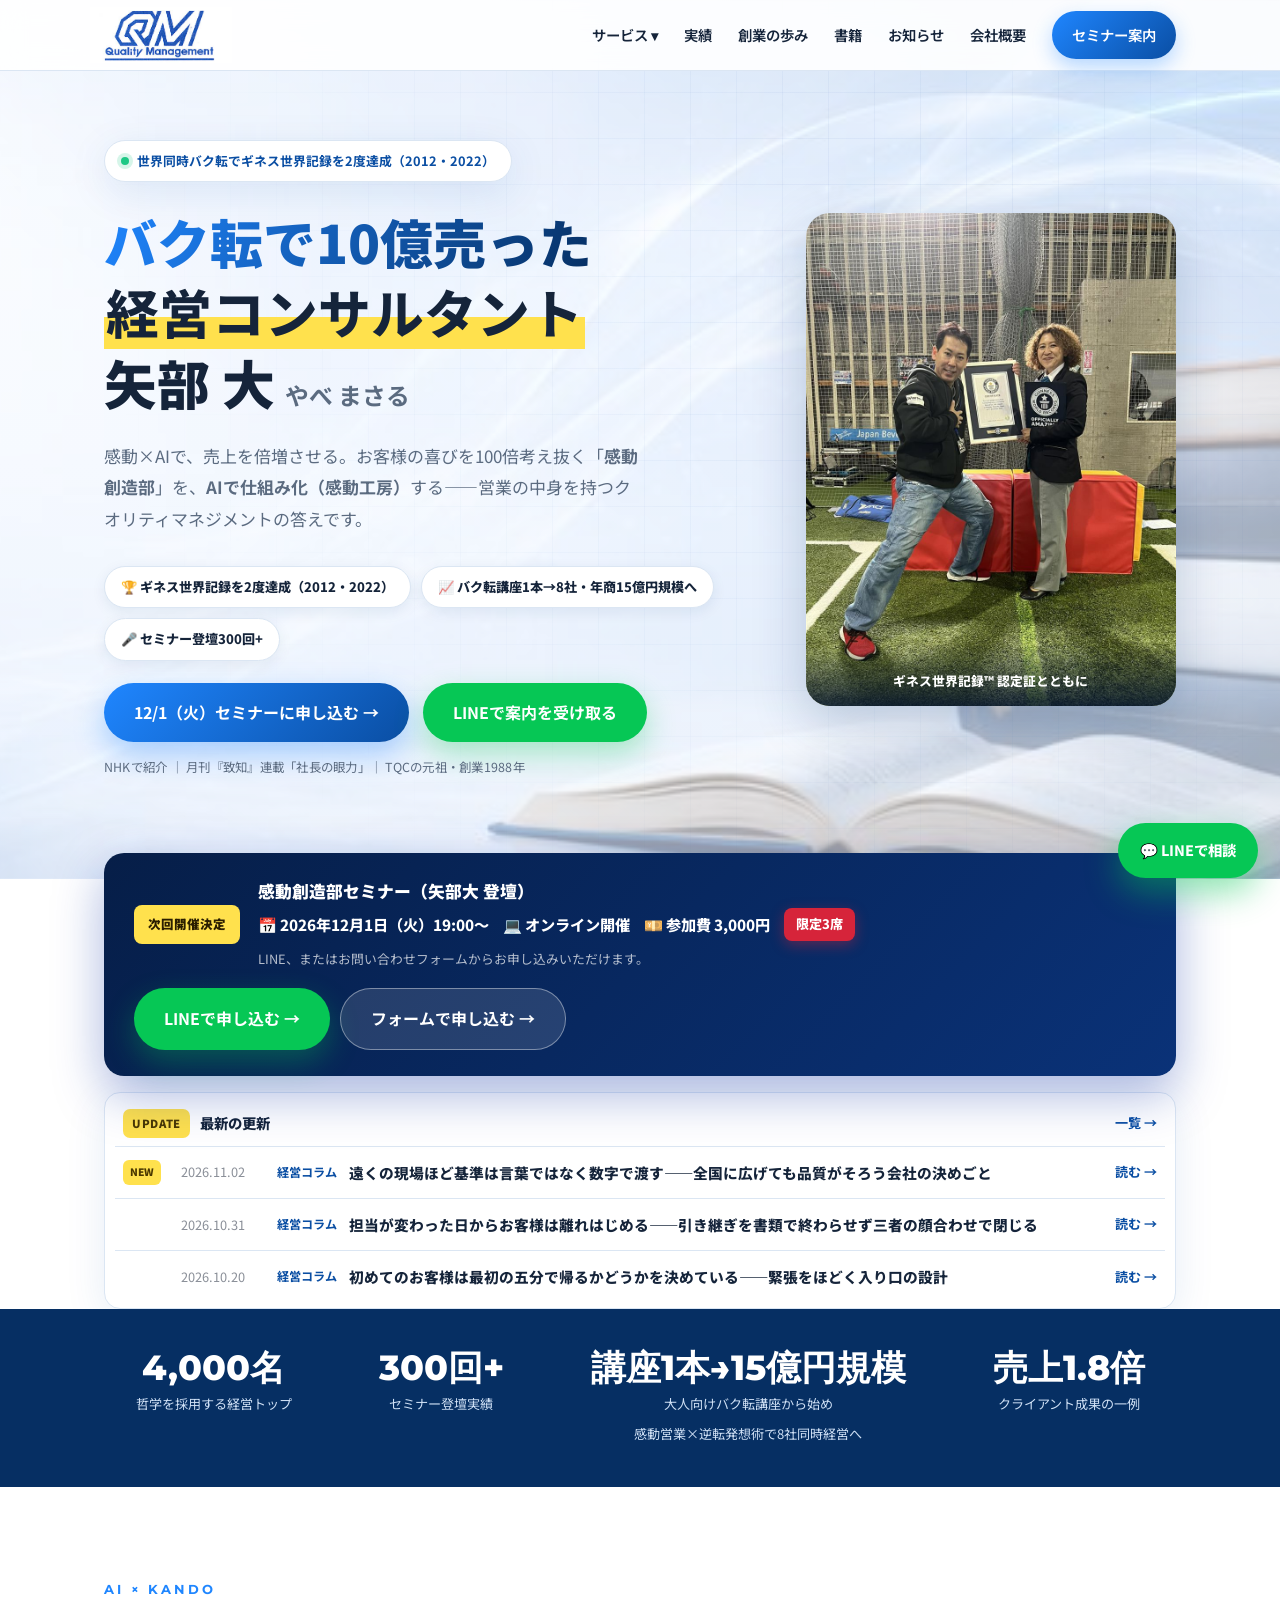
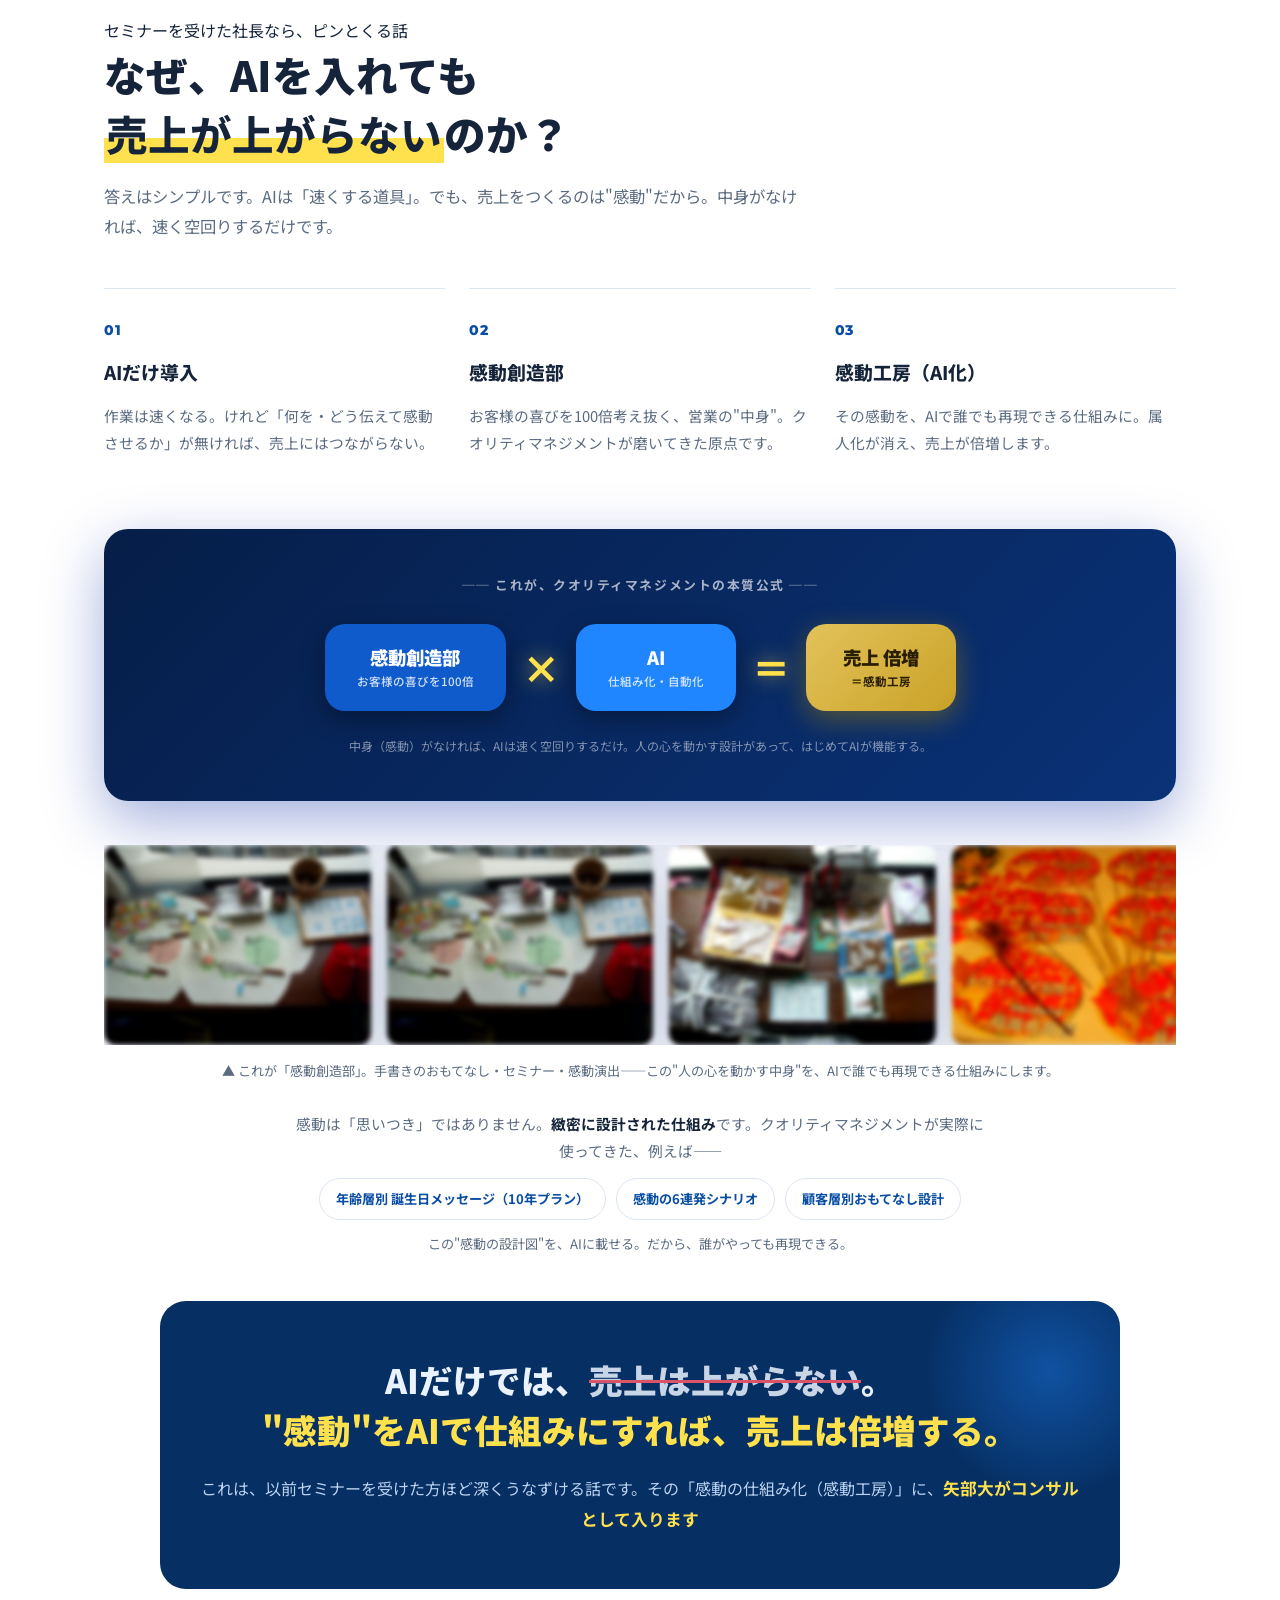
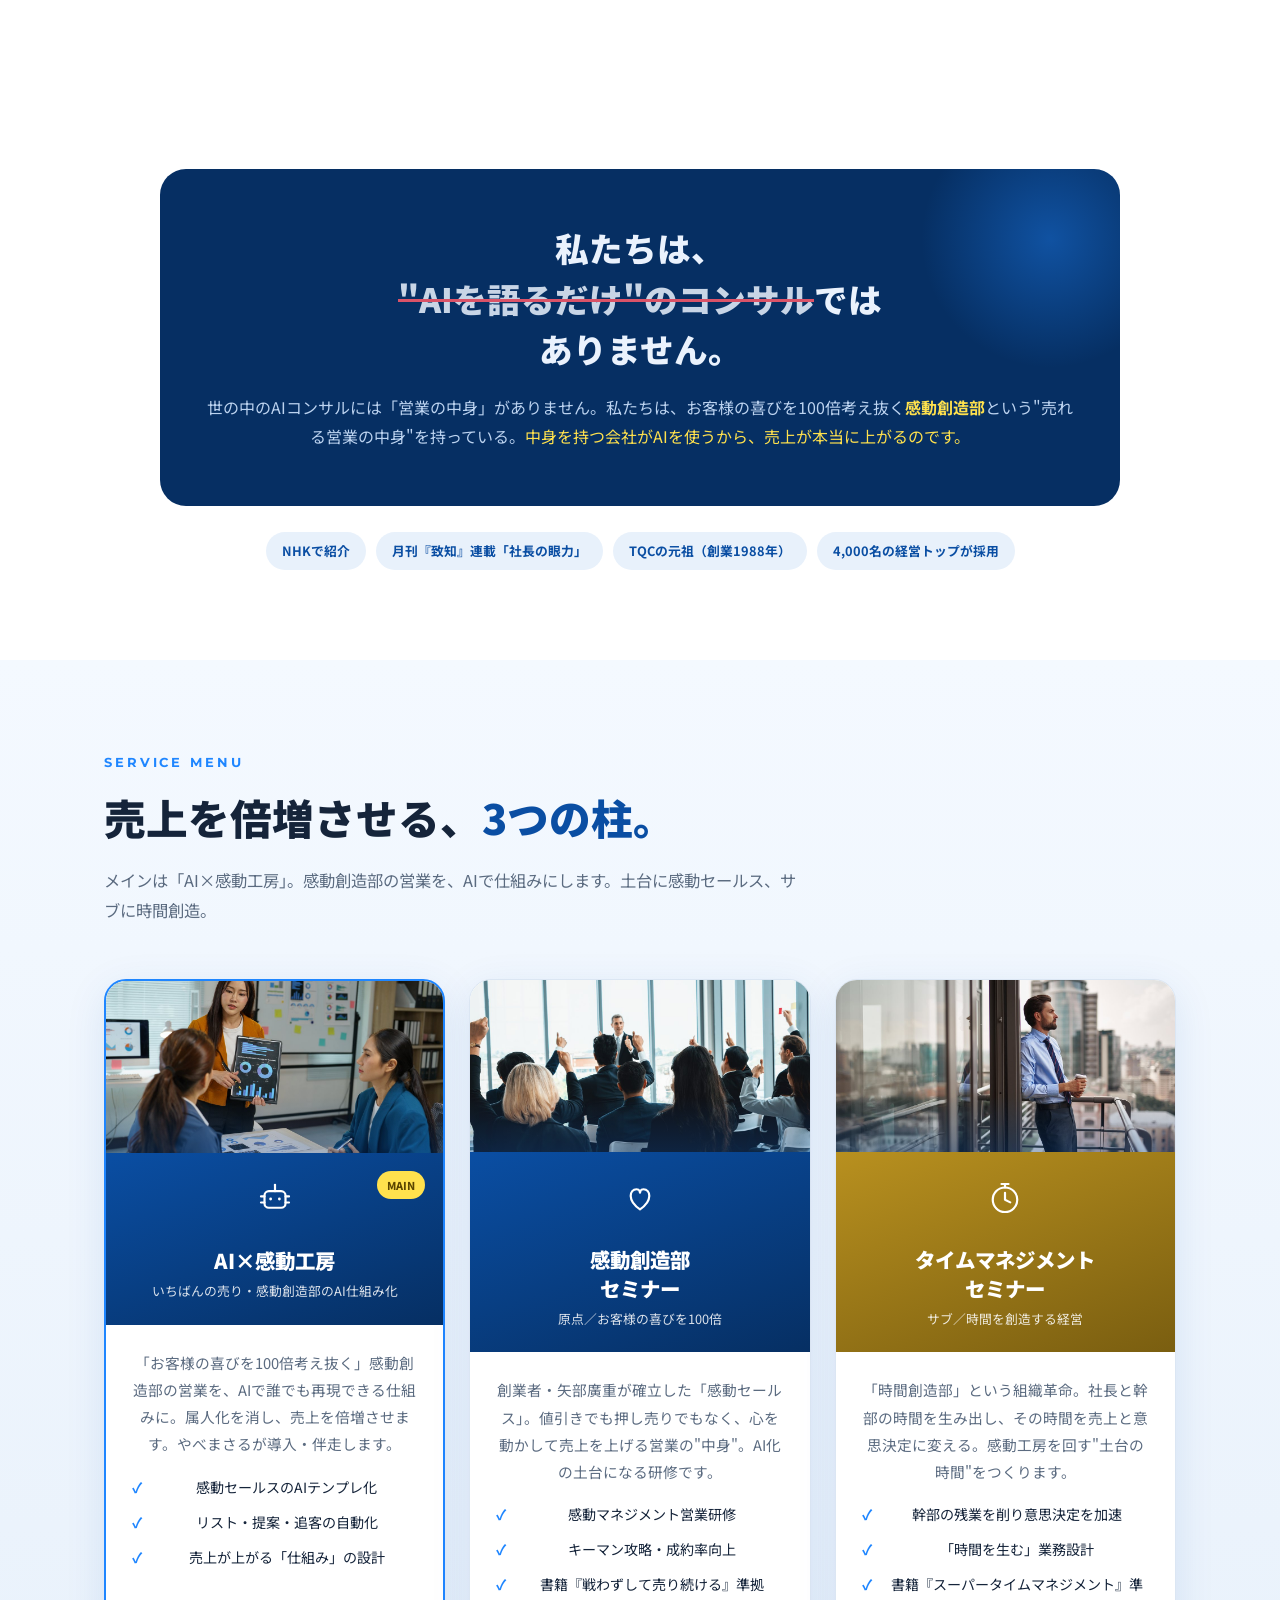
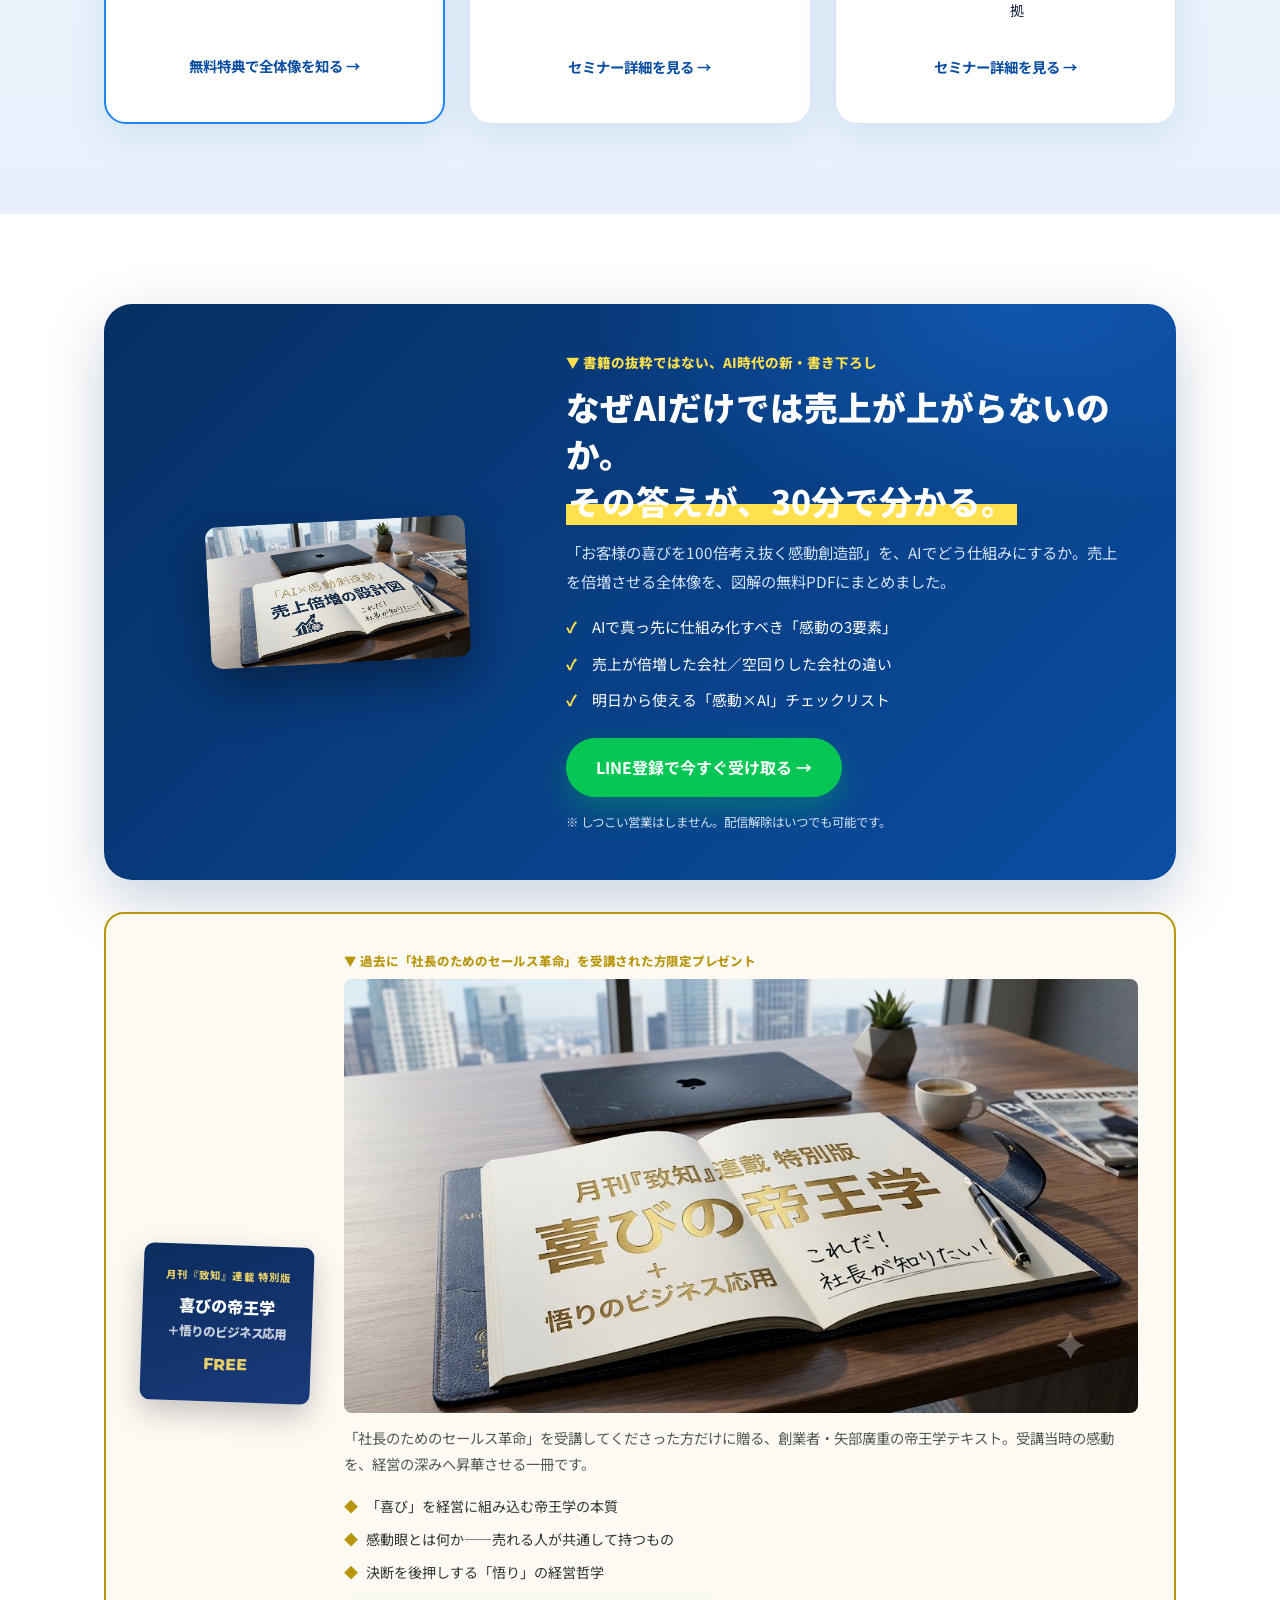
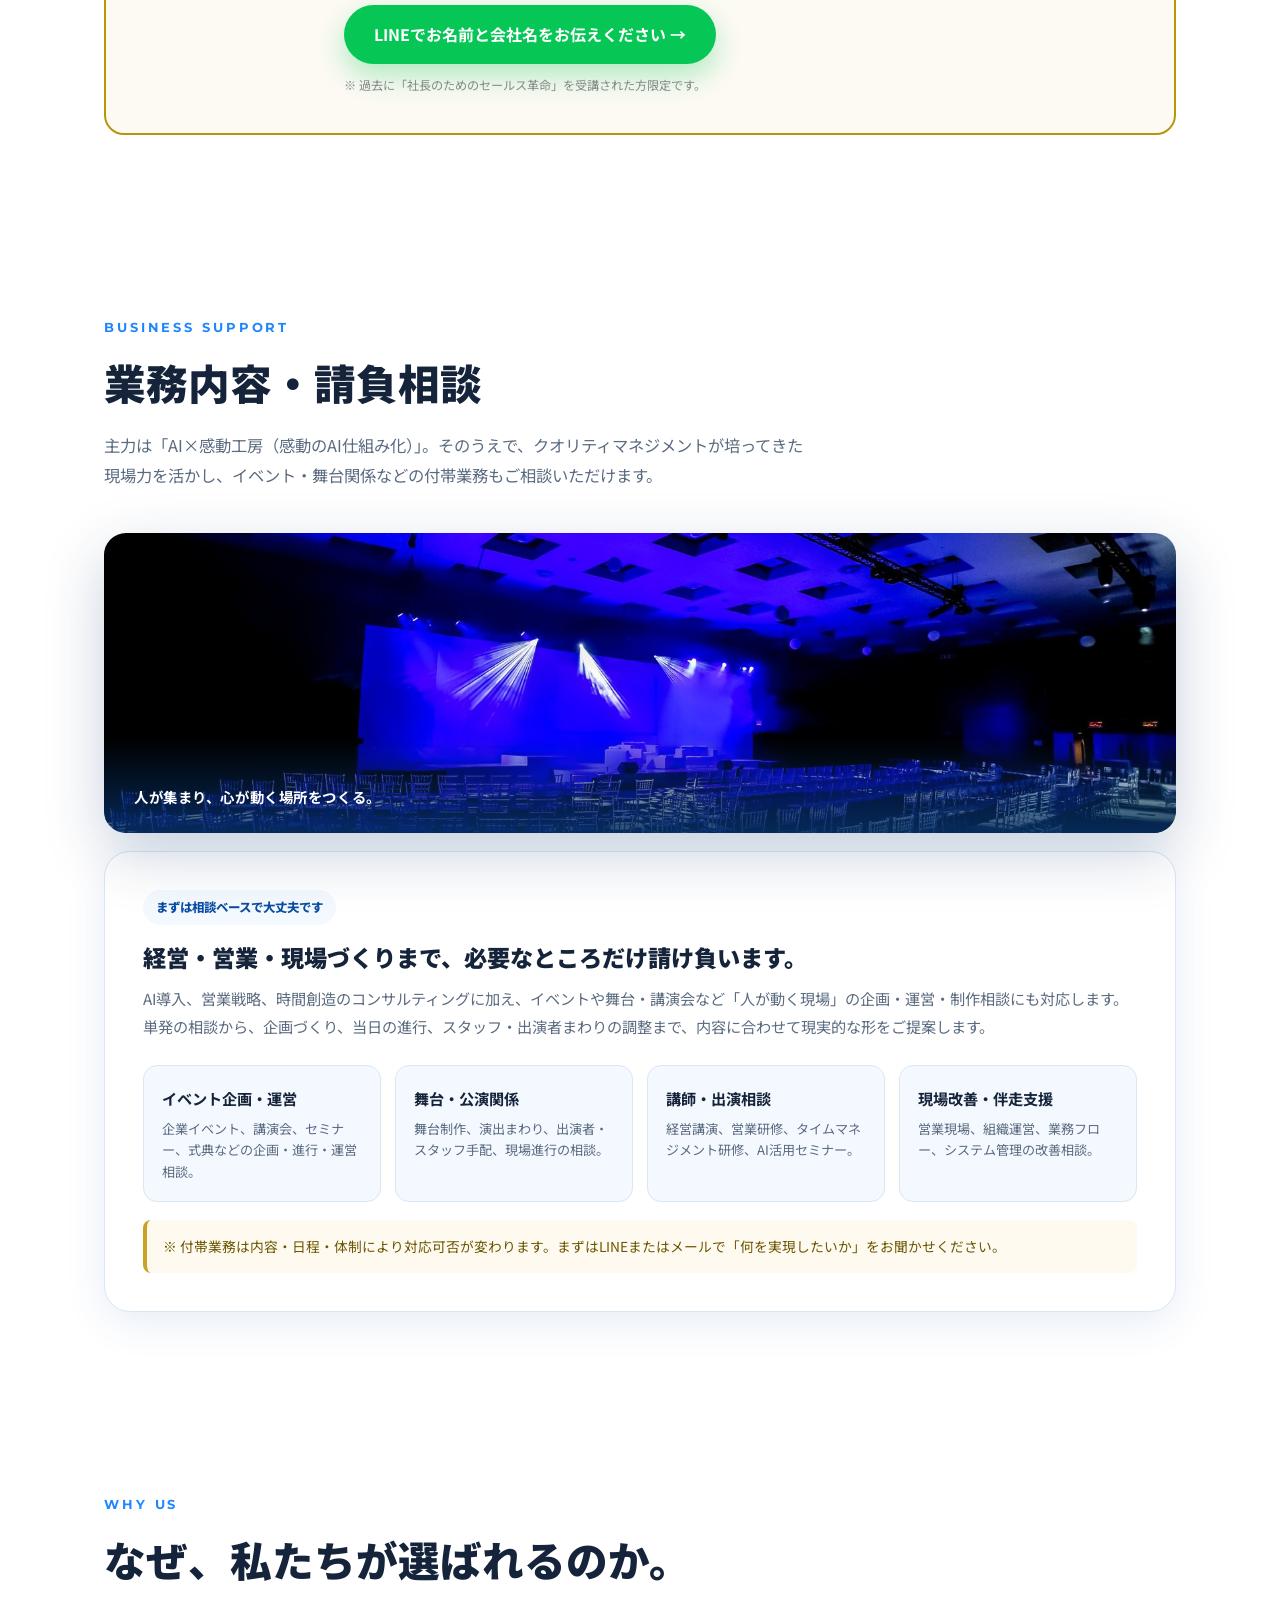
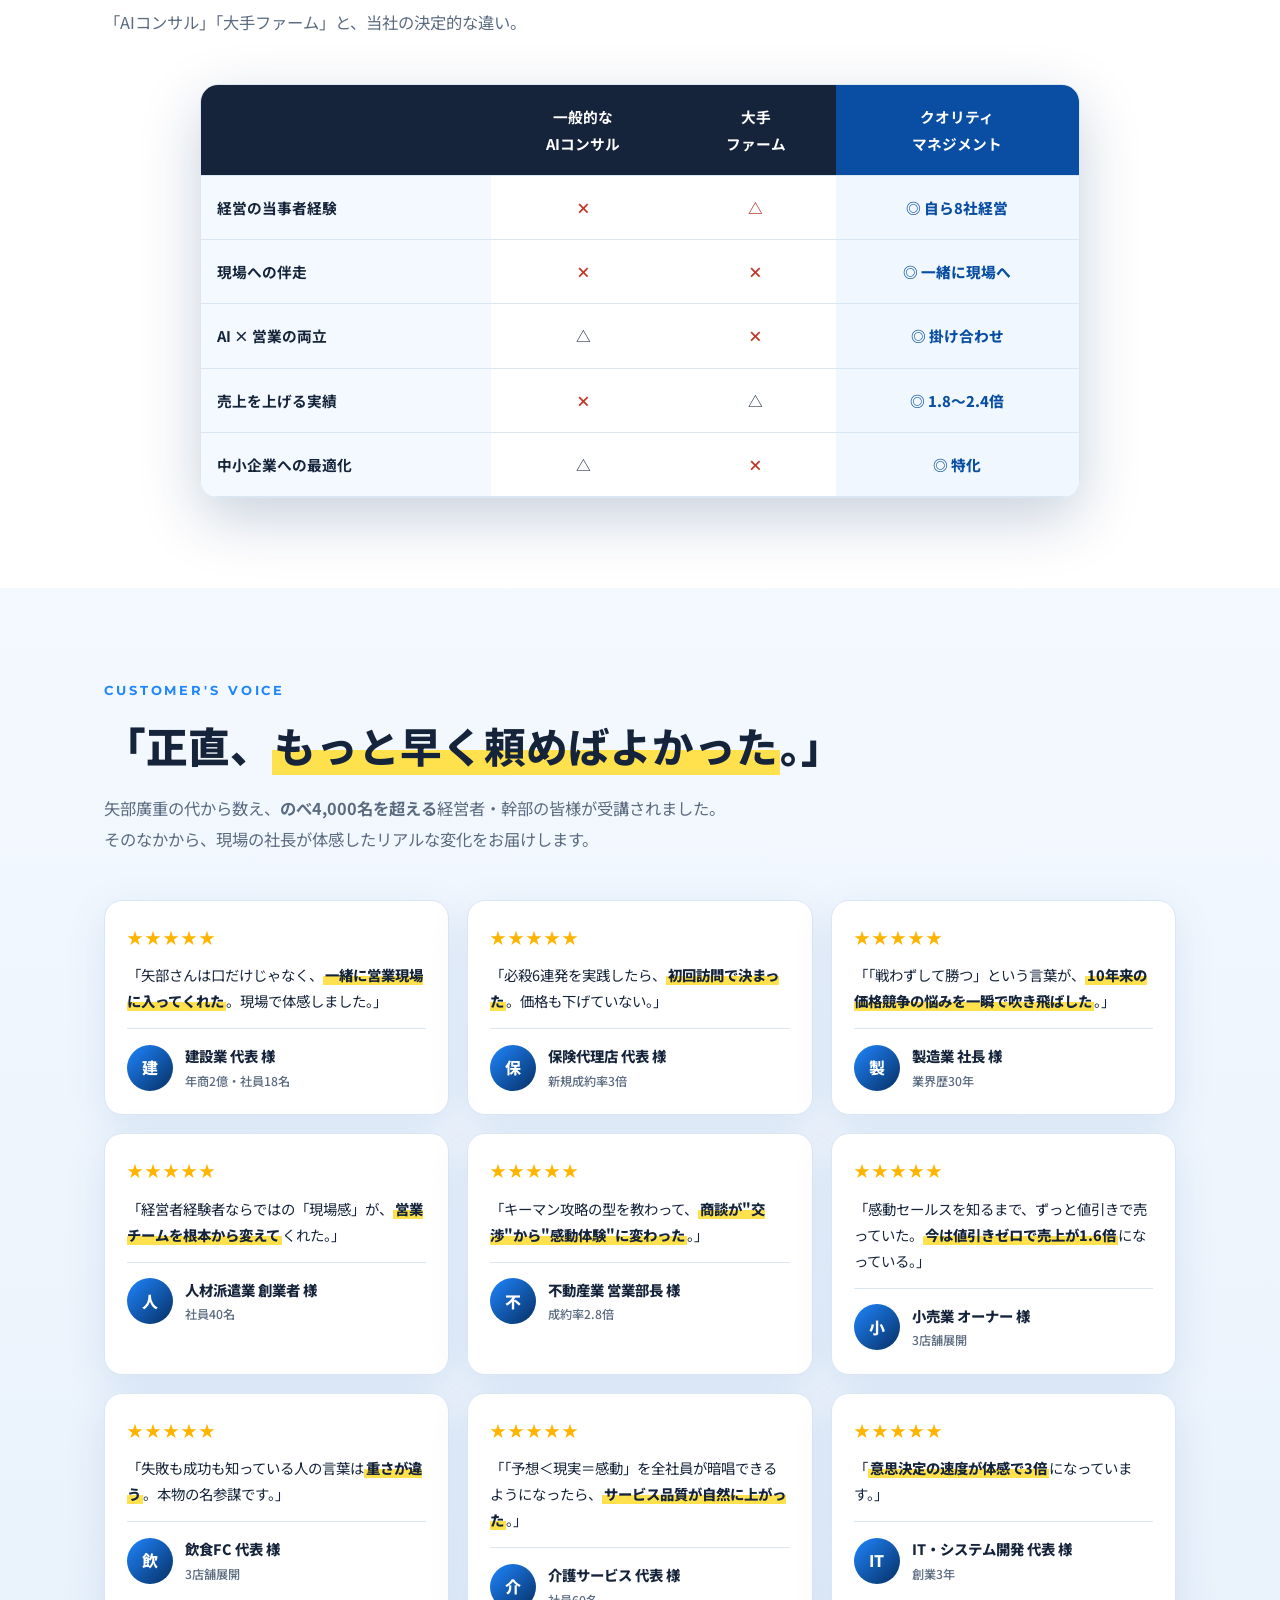
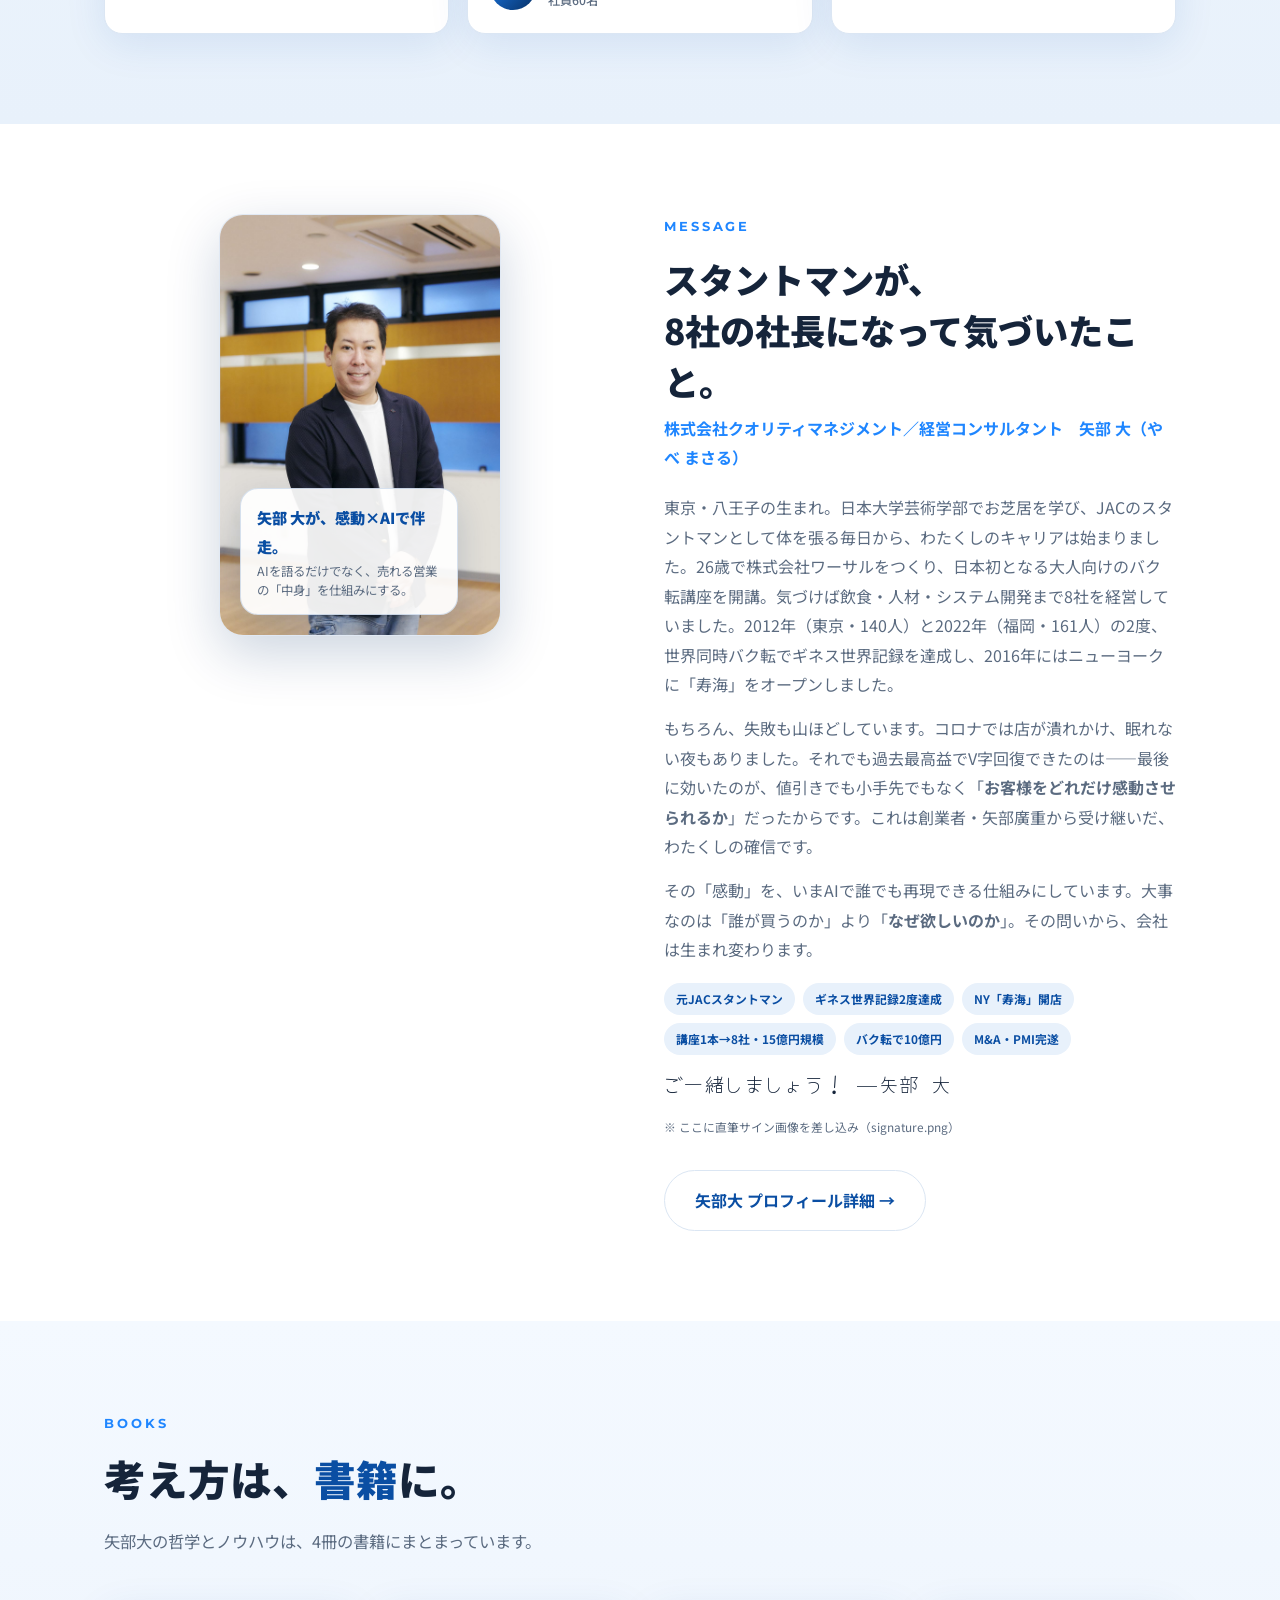
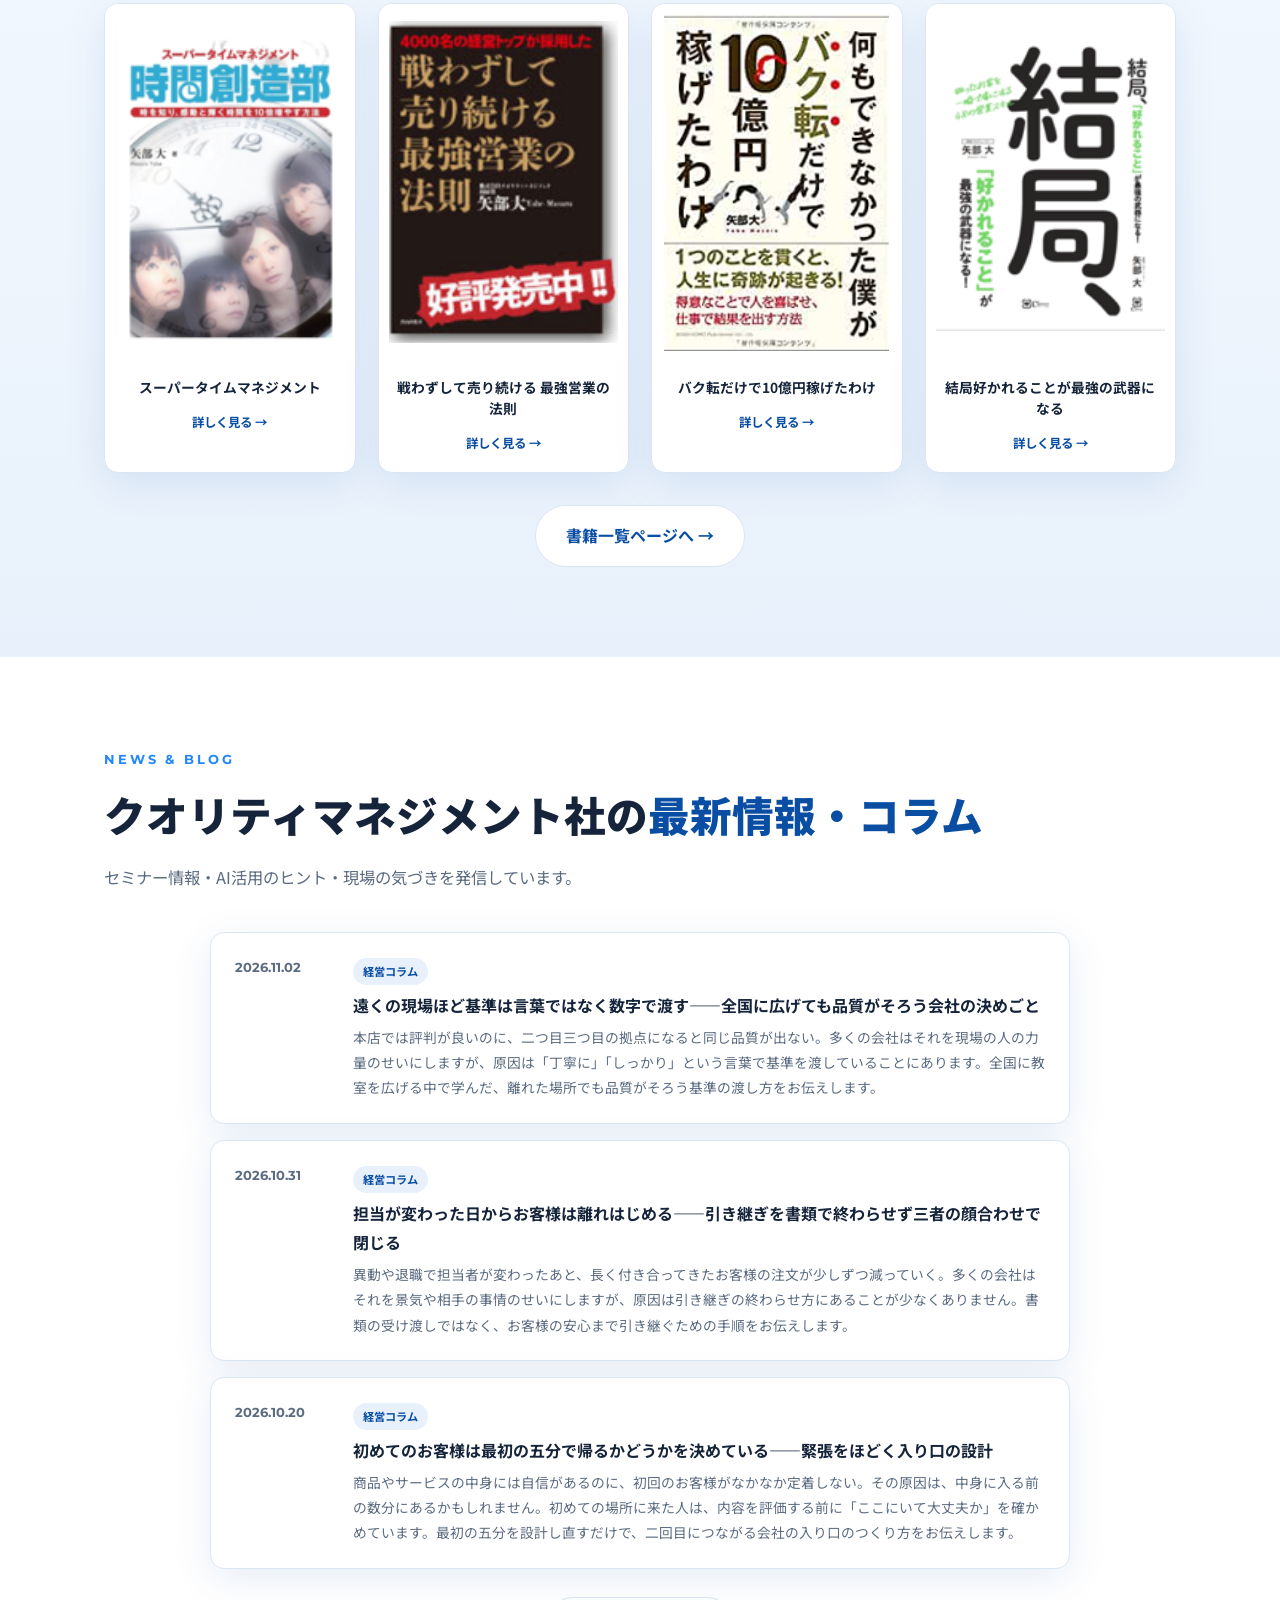
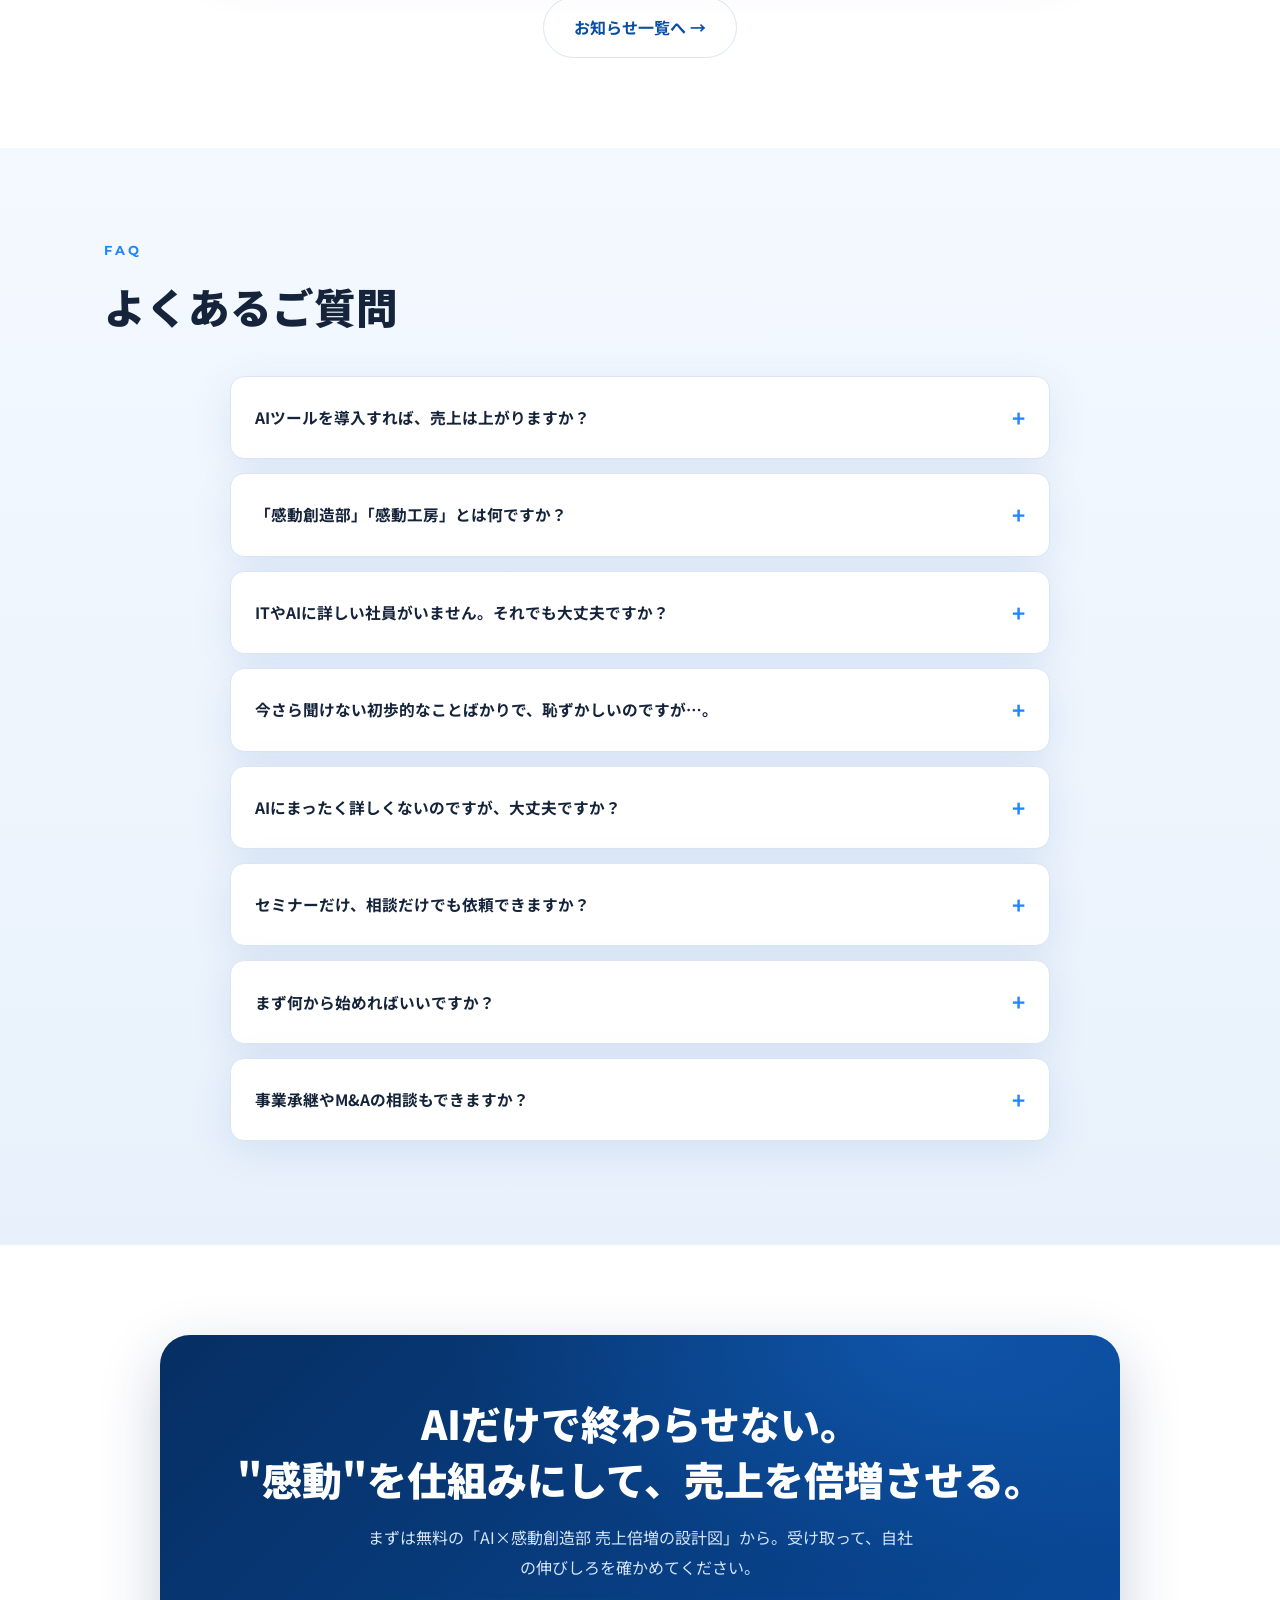
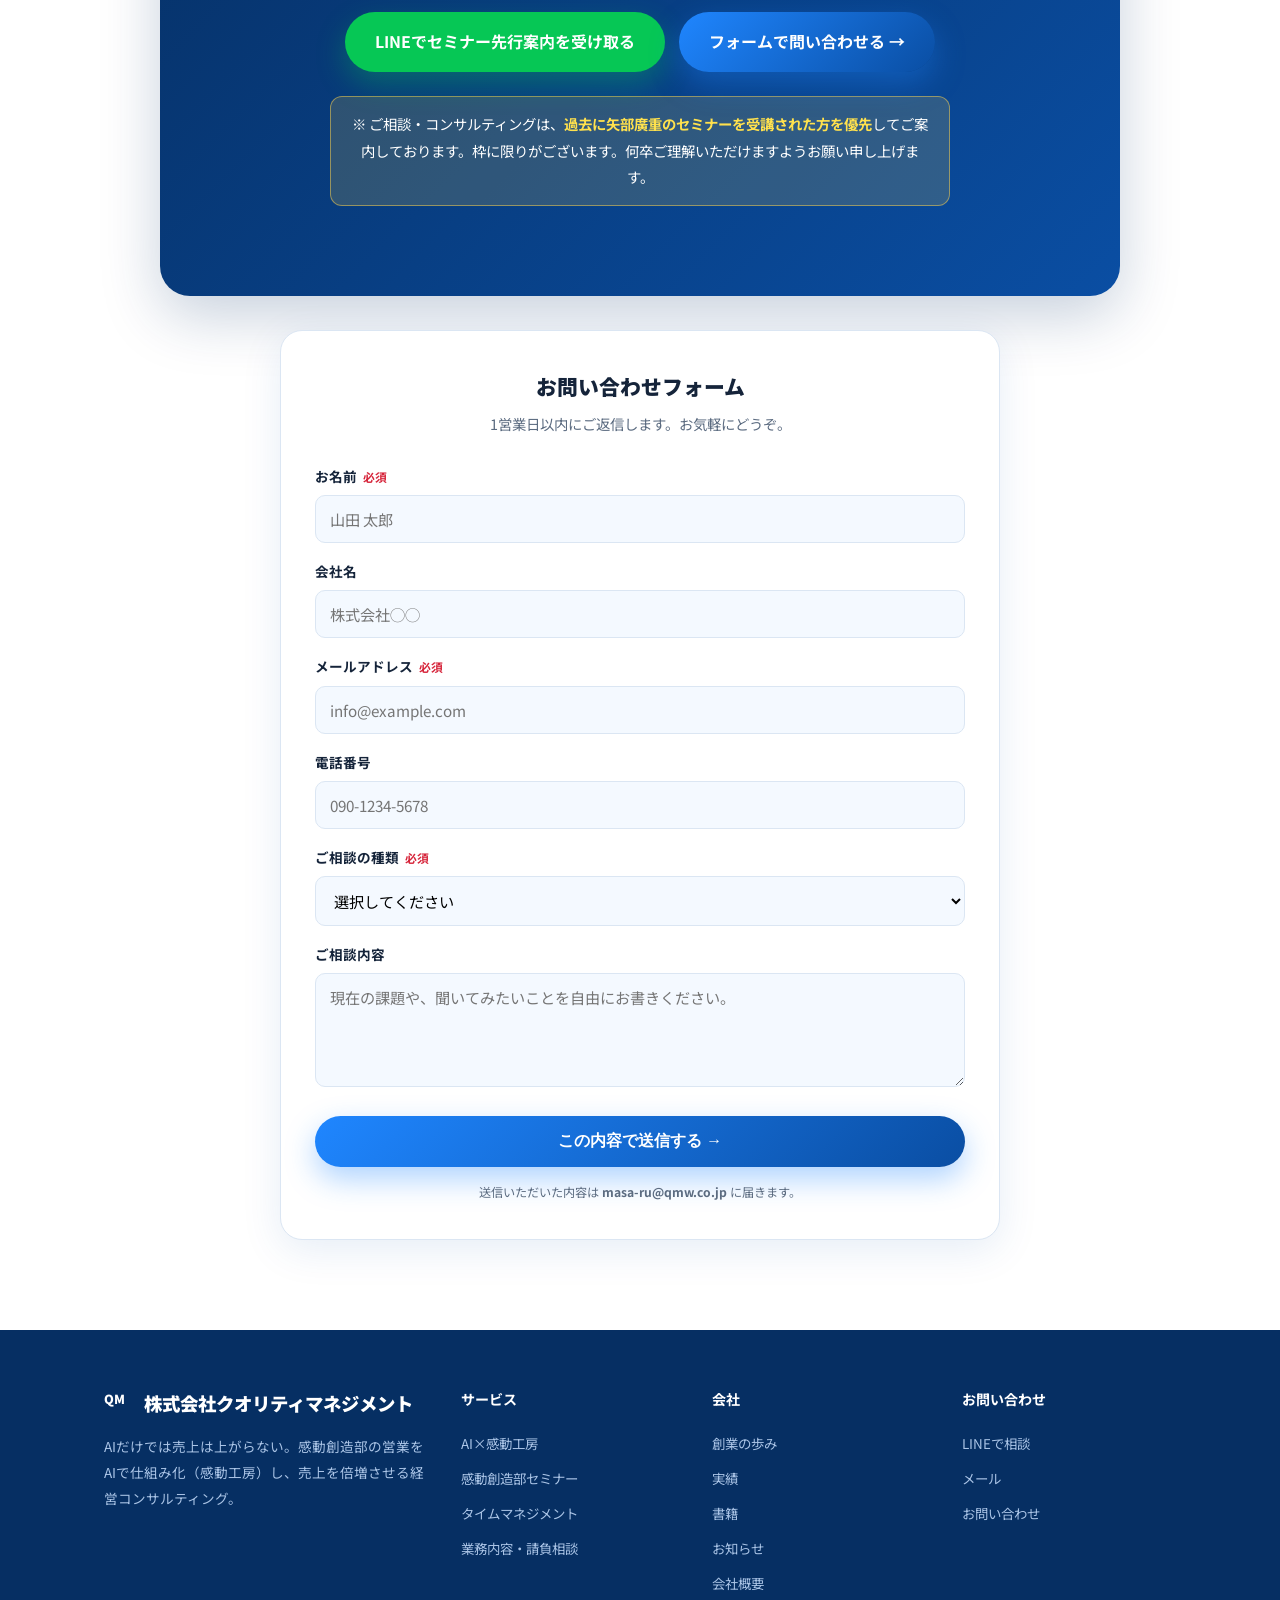
==== commit 65dfee62: "Show nine testimonials on the home page instead of four The sales seminar page already carried ten v" ====
--- a/index.html
+++ b/index.html
@@ -417,11 +417,16 @@
   <div class="wrap center">
     <span class="sec-label">Customer's Voice</span>
     <h2 class="sec-title reveal">「正直、<span class="marker">もっと早く頼めばよかった</span>。」</h2>
-    <p class="sec-lead reveal">現場の社長が体感した、リアルな変化。</p>
-    <div class="voice-grid">
+    <p class="sec-lead reveal">矢部廣重の代から数え、<strong>のべ4,000名を超える</strong>経営者・幹部の皆様が受講されました。<br>そのなかから、現場の社長が体感したリアルな変化をお届けします。</p>
+    <div class="voice-grid cols3">
       <div class="voice reveal"><div class="stars">★★★★★</div><p class="v-quote">「矢部さんは口だけじゃなく、<span class="marker">一緒に営業現場に入ってくれた</span>。現場で体感しました。」</p><div class="v-who"><div class="v-ava">建</div><div class="v-name">建設業 代表 様<span>年商2億・社員18名</span></div></div></div>
-      <div class="voice reveal"><div class="stars">★★★★★</div><p class="v-quote">「経営者経験者ならではの『現場感』が、<span class="marker">営業チームを根本から変えて</span>くれた。」</p><div class="v-who"><div class="v-ava">人</div><div class="v-name">人材派遣業 創業者 様<span>社員40名</span></div></div></div>
+      <div class="voice reveal"><div class="stars">★★★★★</div><p class="v-quote">「必殺6連発を実践したら、<span class="marker">初回訪問で決まった</span>。価格も下げていない。」</p><div class="v-who"><div class="v-ava">保</div><div class="v-name">保険代理店 代表 様<span>新規成約率3倍</span></div></div></div>
+      <div class="voice reveal"><div class="stars">★★★★★</div><p class="v-quote">「「戦わずして勝つ」という言葉が、<span class="marker">10年来の価格競争の悩みを一瞬で吹き飛ばした</span>。」</p><div class="v-who"><div class="v-ava">製</div><div class="v-name">製造業 社長 様<span>業界歴30年</span></div></div></div>
+      <div class="voice reveal"><div class="stars">★★★★★</div><p class="v-quote">「経営者経験者ならではの「現場感」が、<span class="marker">営業チームを根本から変えて</span>くれた。」</p><div class="v-who"><div class="v-ava">人</div><div class="v-name">人材派遣業 創業者 様<span>社員40名</span></div></div></div>
+      <div class="voice reveal"><div class="stars">★★★★★</div><p class="v-quote">「キーマン攻略の型を教わって、<span class="marker">商談が"交渉"から"感動体験"に変わった</span>。」</p><div class="v-who"><div class="v-ava">不</div><div class="v-name">不動産業 営業部長 様<span>成約率2.8倍</span></div></div></div>
+      <div class="voice reveal"><div class="stars">★★★★★</div><p class="v-quote">「感動セールスを知るまで、ずっと値引きで売っていた。<span class="marker">今は値引きゼロで売上が1.6倍</span>になっている。」</p><div class="v-who"><div class="v-ava">小</div><div class="v-name">小売業 オーナー 様<span>3店舗展開</span></div></div></div>
       <div class="voice reveal"><div class="stars">★★★★★</div><p class="v-quote">「失敗も成功も知っている人の言葉は<span class="marker">重さが違う</span>。本物の名参謀です。」</p><div class="v-who"><div class="v-ava">飲</div><div class="v-name">飲食FC 代表 様<span>3店舗展開</span></div></div></div>
+      <div class="voice reveal"><div class="stars">★★★★★</div><p class="v-quote">「「予想＜現実＝感動」を全社員が暗唱できるようになったら、<span class="marker">サービス品質が自然に上がった</span>。」</p><div class="v-who"><div class="v-ava">介</div><div class="v-name">介護サービス 代表 様<span>社員60名</span></div></div></div>
       <div class="voice reveal"><div class="stars">★★★★★</div><p class="v-quote">「<span class="marker">意思決定の速度が体感で3倍</span>になっています。」</p><div class="v-who"><div class="v-ava">IT</div><div class="v-name">IT・システム開発 代表 様<span>創業3年</span></div></div></div>
     </div>
   </div>
@@ -581,36 +586,48 @@
 <script src="assets/site.js"></script>
 <script>
 /* お問い合わせフォーム送信
-   QM_FORM_ENDPOINT に GAS のウェブアプリURLを入れると、Formspree ではなく
-   GAS へ送信するようになります。空のままなら従来どおり Formspree へ送られます。 */
+   QM_FORM_ENDPOINT に GAS のウェブアプリURLを入れると、送信先がそちらに切り替わります。
+   空のままでも Formspree へ送り、完了後は必ず自社の thanks.html に戻します。 */
 (function(){
   var QM_FORM_ENDPOINT = "";   // ← ここに https://script.google.com/macros/s/.../exec を貼る
+  var FORMSPREE = "https://formspree.io/f/mojokzdb";
 
   var form = document.getElementById('qmContactForm');
   if (!form) return;
 
-  // 滞在時間を記録（ボットは即座に送信するため、サーバー側で弾ける）
   var opened = Date.now();
   var elapsed = document.getElementById('qmElapsed');
-  form.addEventListener('submit', function(){ if (elapsed) elapsed.value = String(Date.now() - opened); }, true);
-
-  if (!QM_FORM_ENDPOINT) return;   // 未設定なら Formspree のまま
-
-  form.removeAttribute('action');
+  var done = false;
+
+  function goThanks(){ if (done) return; done = true; location.href = 'thanks.html'; }
+
+  form.setAttribute('action', FORMSPREE);   // JSが動かない環境でも送信だけは成立させる
+
   form.addEventListener('submit', function(ev){
+    if (!form.checkValidity()) return;      // 必須未入力はブラウザに任せる
     ev.preventDefault();
-    if (!form.reportValidity()) return;
+
+    if (elapsed) elapsed.value = String(Date.now() - opened);
 
     var btn = form.querySelector('button[type=submit]');
     if (btn) { btn.disabled = true; btn.textContent = '送信しています…'; }
 
-    var data = new URLSearchParams(new FormData(form));
-    fetch(QM_FORM_ENDPOINT, { method: 'POST', mode: 'no-cors', body: data, keepalive: true })
-      .catch(function(){})
-      .then(function(){ location.href = 'thanks.html'; });
-
-    // 通信が詰まっても必ず完了画面へ進める
-    setTimeout(function(){ location.href = 'thanks.html'; }, 2500);
+    var body = new FormData(form);
+
+    if (QM_FORM_ENDPOINT) {
+      fetch(QM_FORM_ENDPOINT, {
+        method: 'POST', mode: 'no-cors', keepalive: true,
+        body: new URLSearchParams(body)
+      }).catch(function(){}).then(goThanks);
+    } else {
+      fetch(FORMSPREE, {
+        method: 'POST', keepalive: true,
+        headers: { 'Accept': 'application/json' },
+        body: body
+      }).catch(function(){}).then(goThanks);
+    }
+
+    setTimeout(goThanks, 2500);   // 通信が詰まっても完了画面へ進める
   });
 })();
 </script>
--- a/assets/style.css
+++ b/assets/style.css
@@ -187,6 +187,10 @@
 
 /* ===== お客様の声 ===== */
 .voice-grid{display:grid;grid-template-columns:repeat(2,1fr);gap:22px;margin-top:46px}
+.voice-grid.cols3{grid-template-columns:repeat(3,1fr);gap:18px}
+.voice-grid.cols3 .voice{padding:22px}
+.voice-grid.cols3 .v-quote{font-size:.9rem;line-height:1.8;margin-bottom:14px}
+@media(max-width:1000px){.voice-grid.cols3{grid-template-columns:repeat(2,1fr)}}
 .voice{background:#fff;border:1px solid var(--line);border-radius:18px;padding:26px;box-shadow:var(--shadow);text-align:left;position:relative}
 .voice .stars{color:#ffb400;font-size:1rem;margin-bottom:10px;letter-spacing:2px}
 .voice .v-quote{font-size:.95rem;line-height:1.85;margin-bottom:18px}
